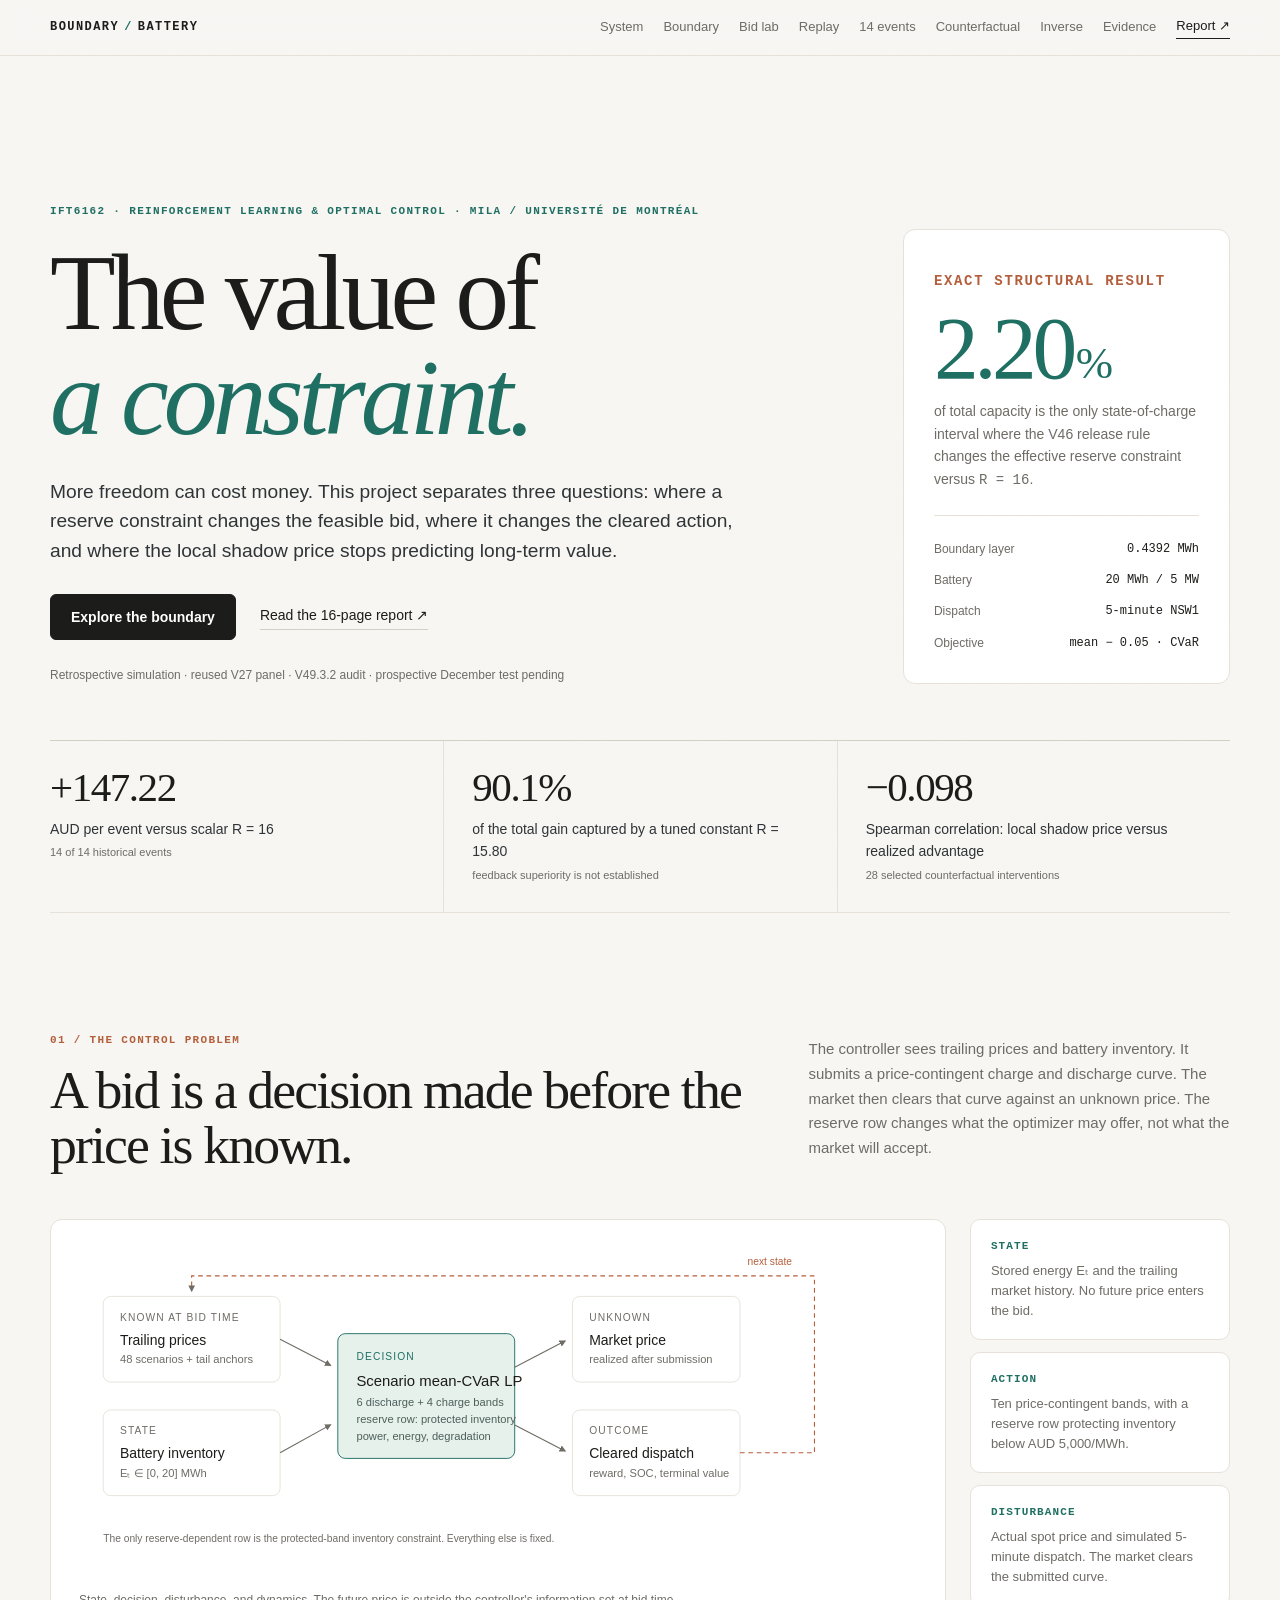
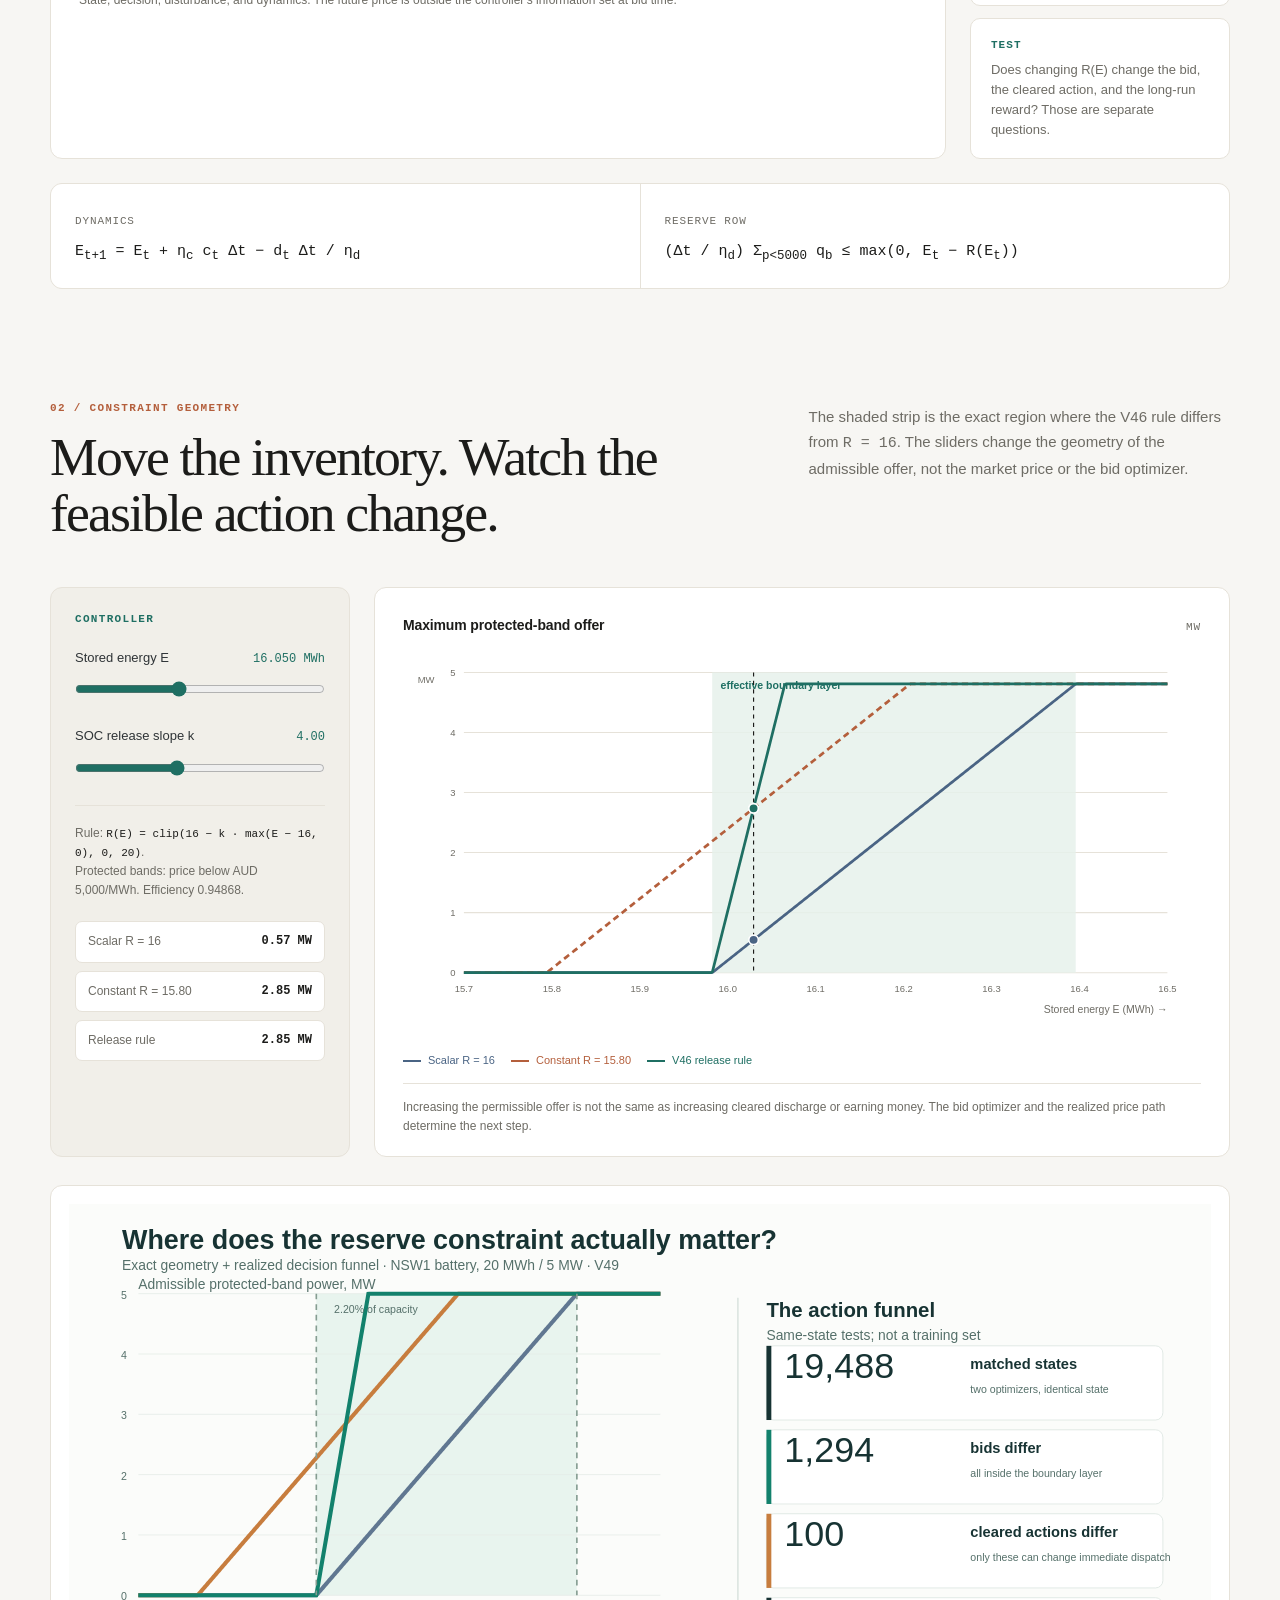
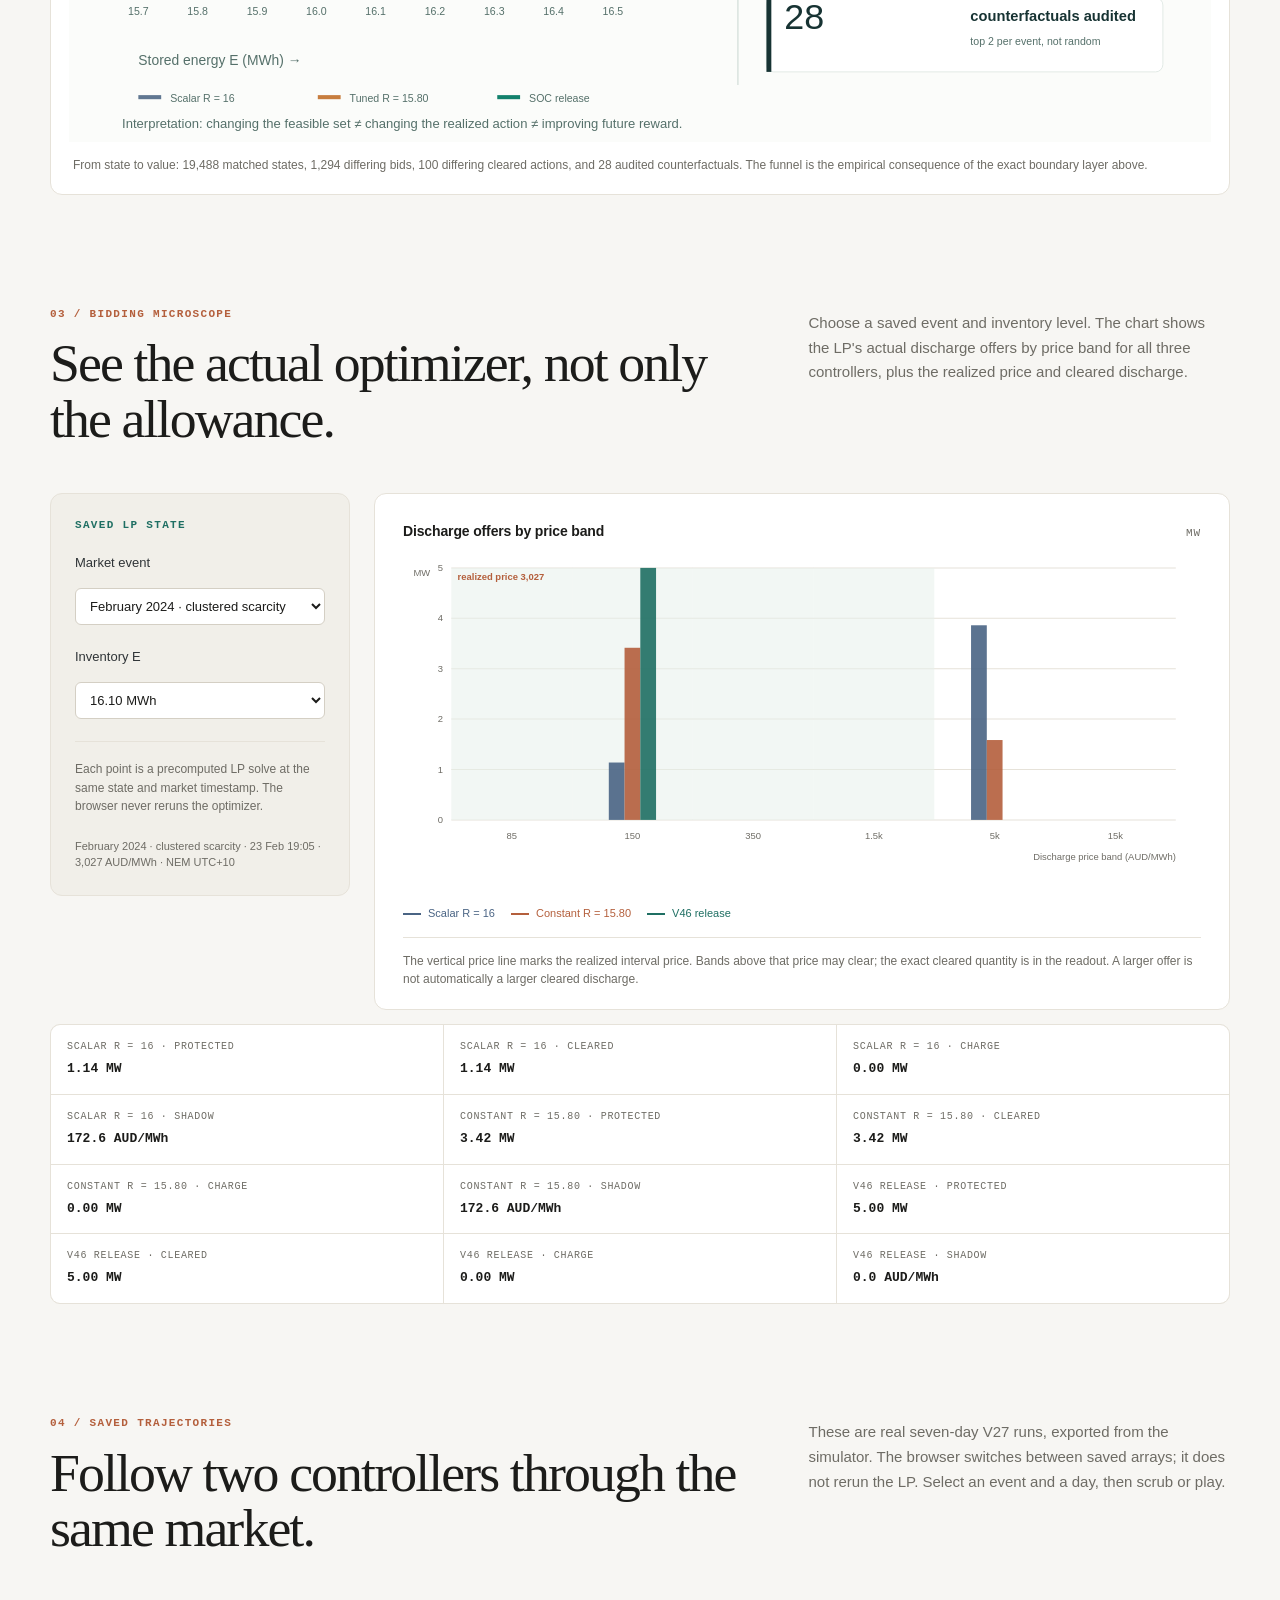
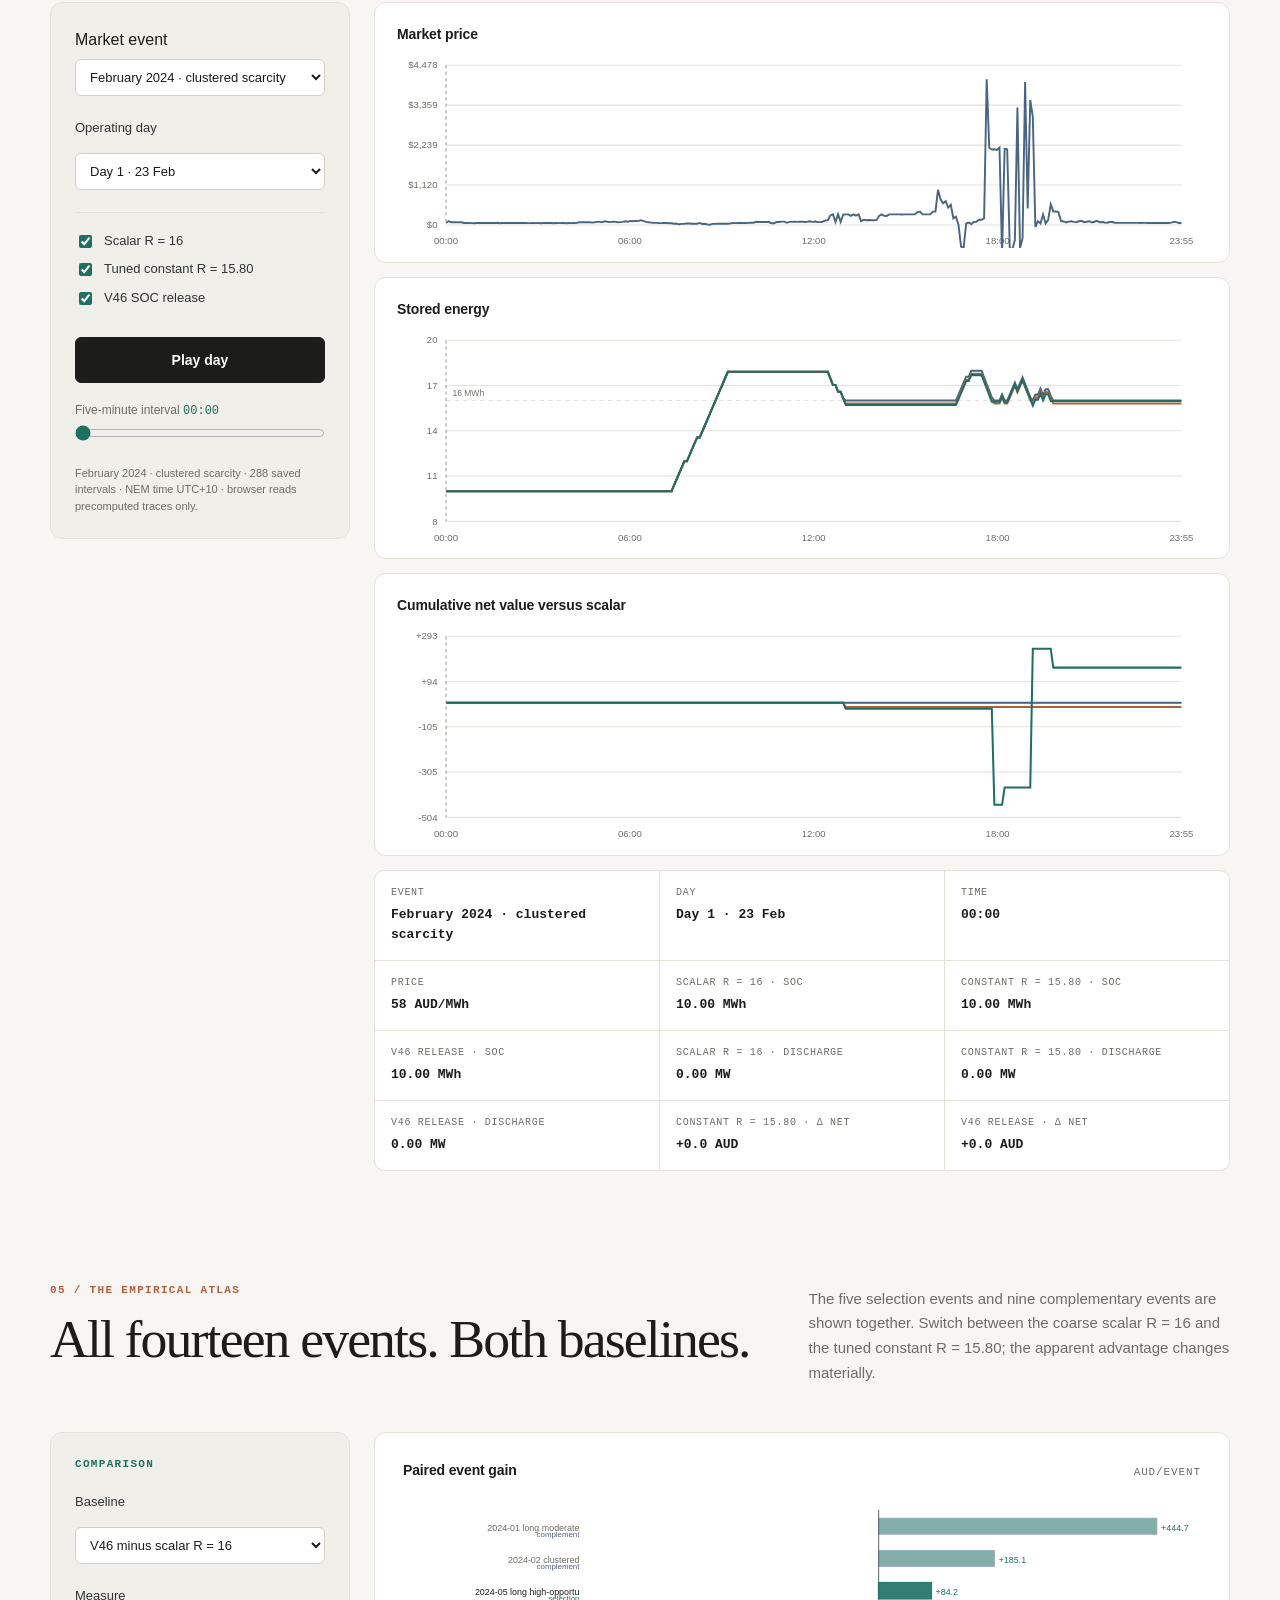
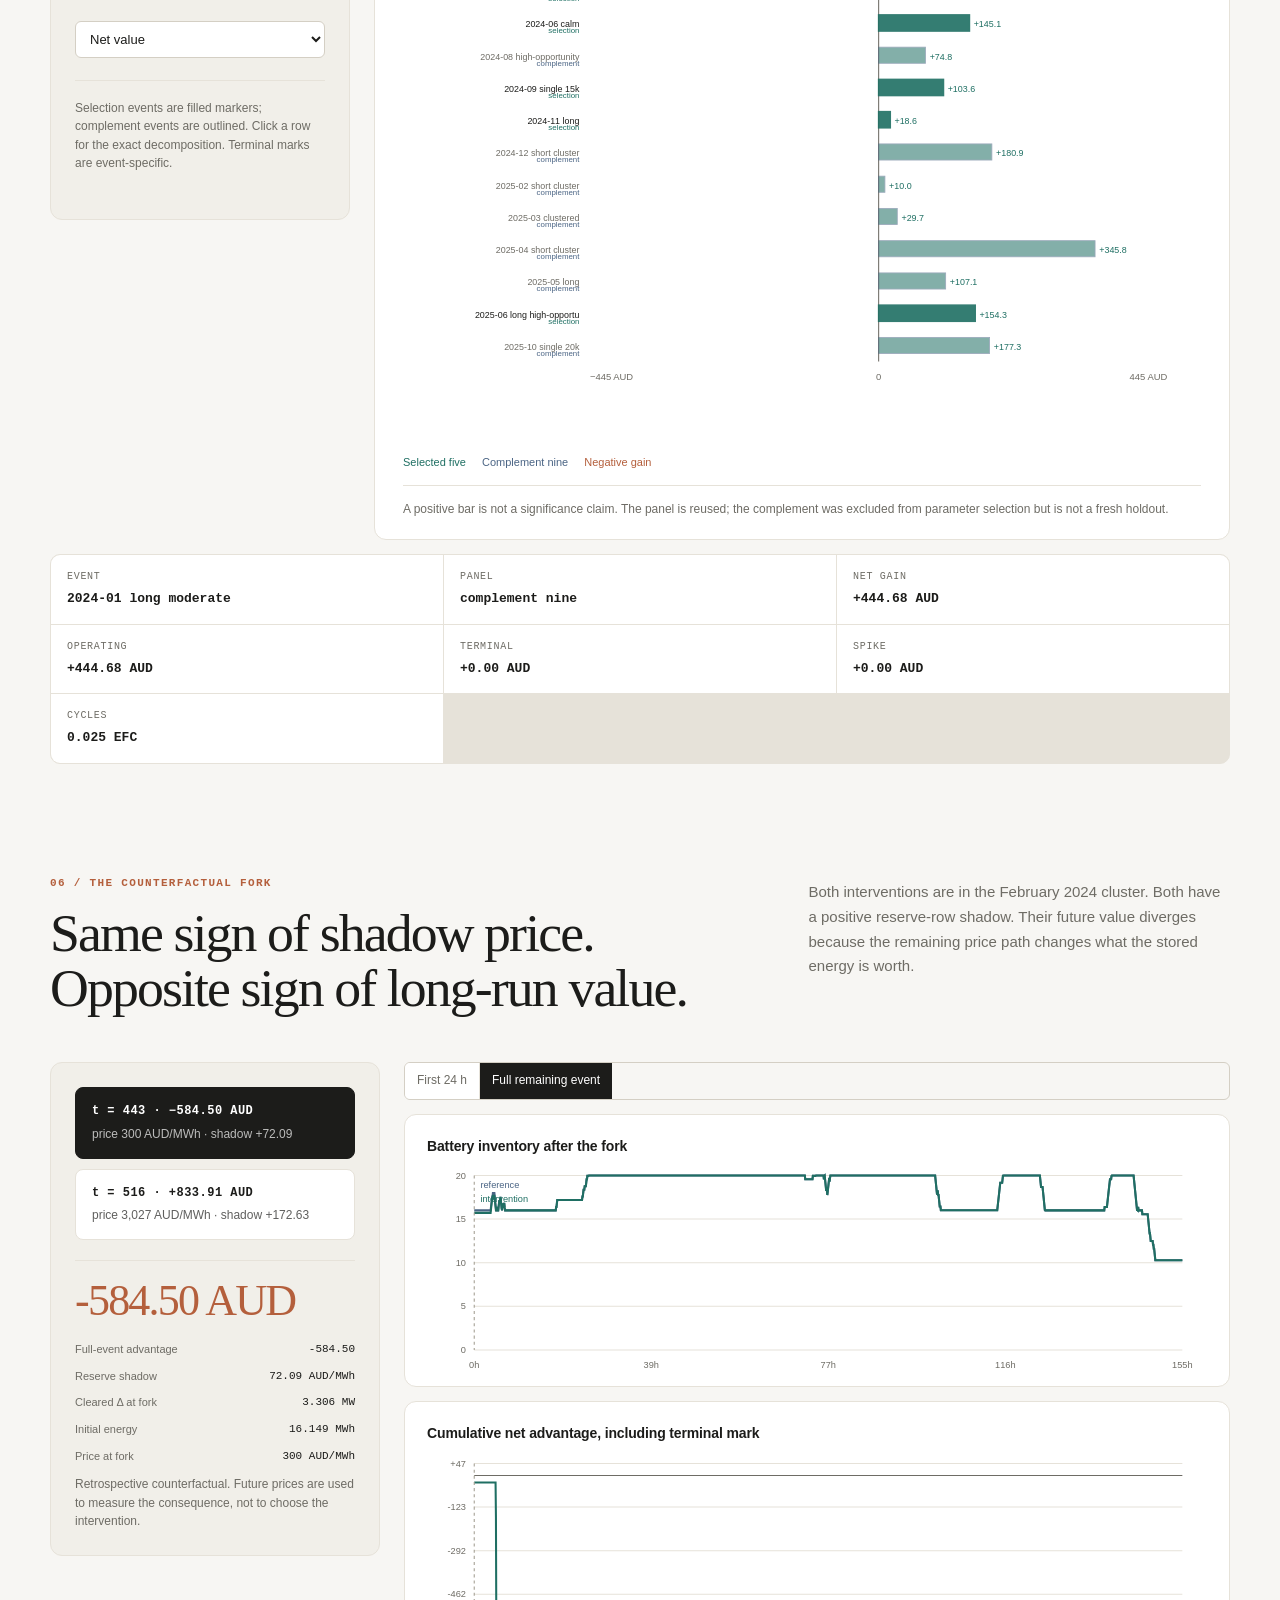
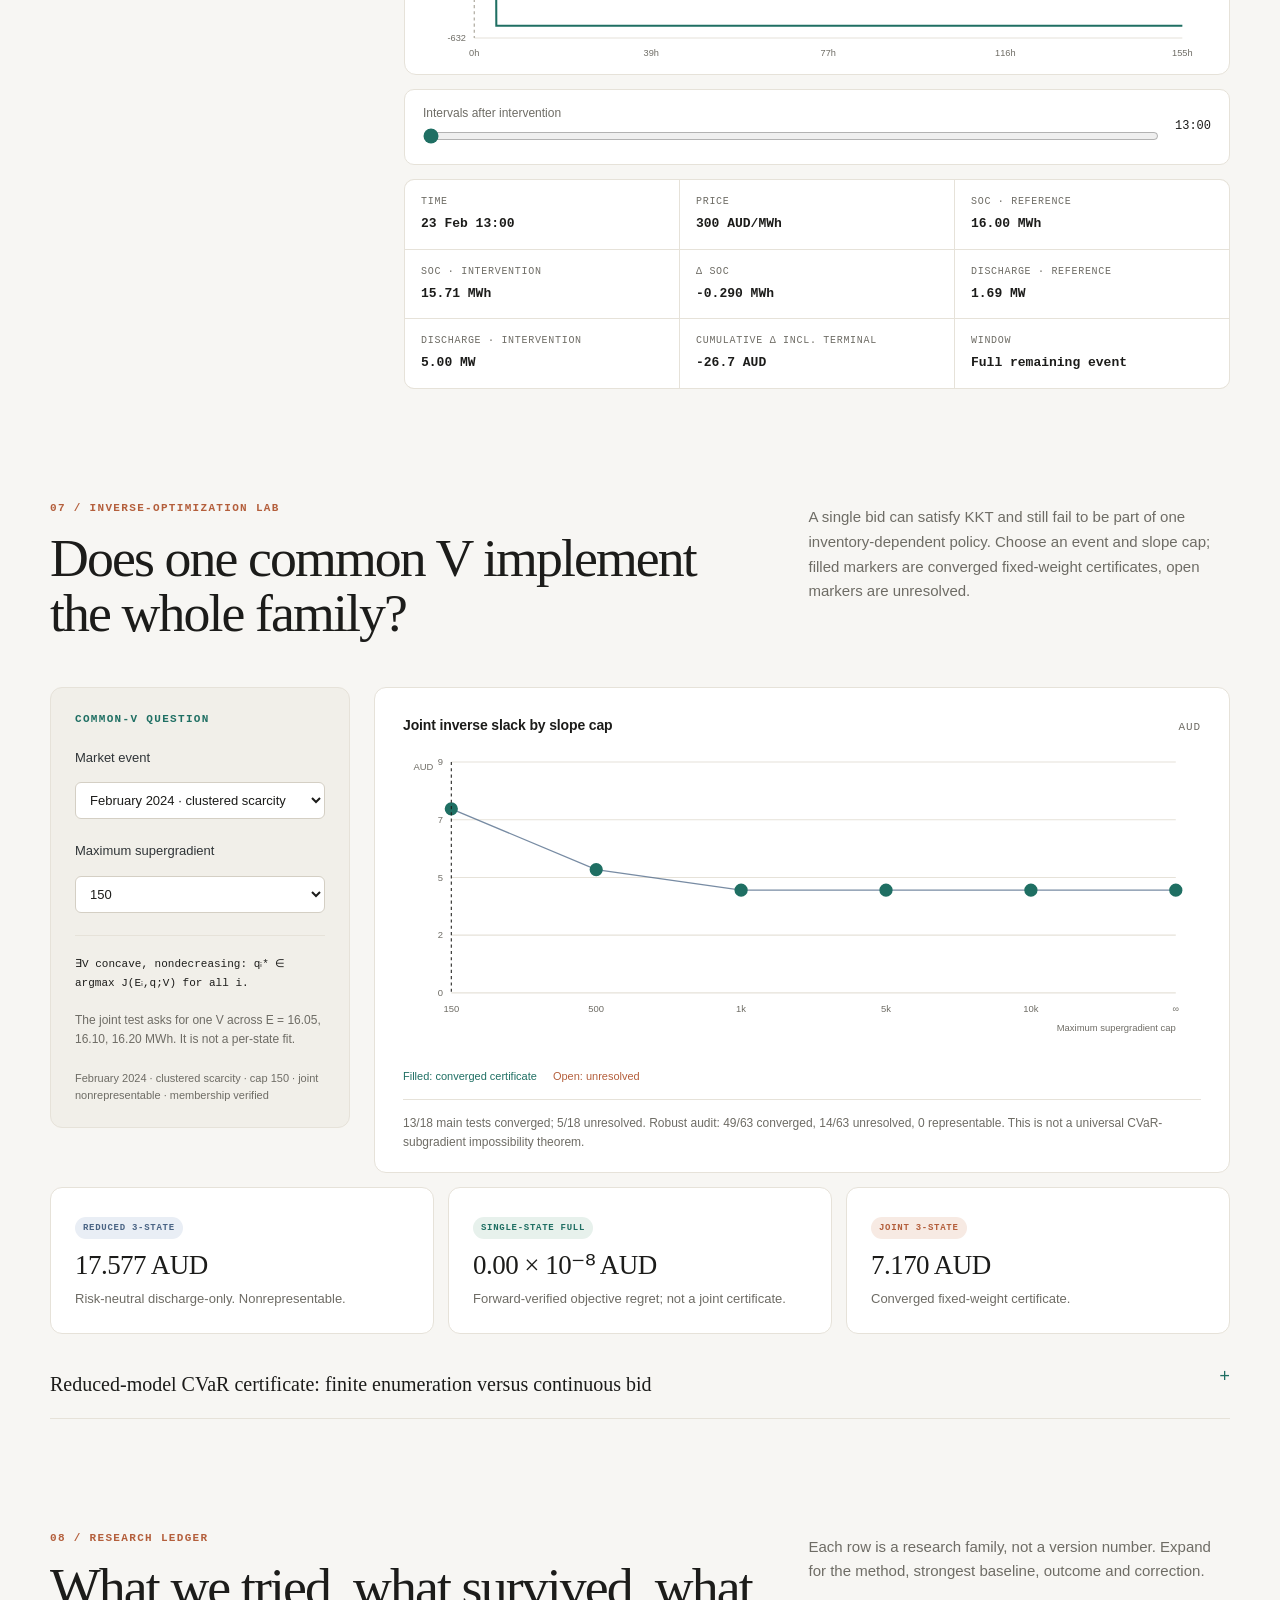
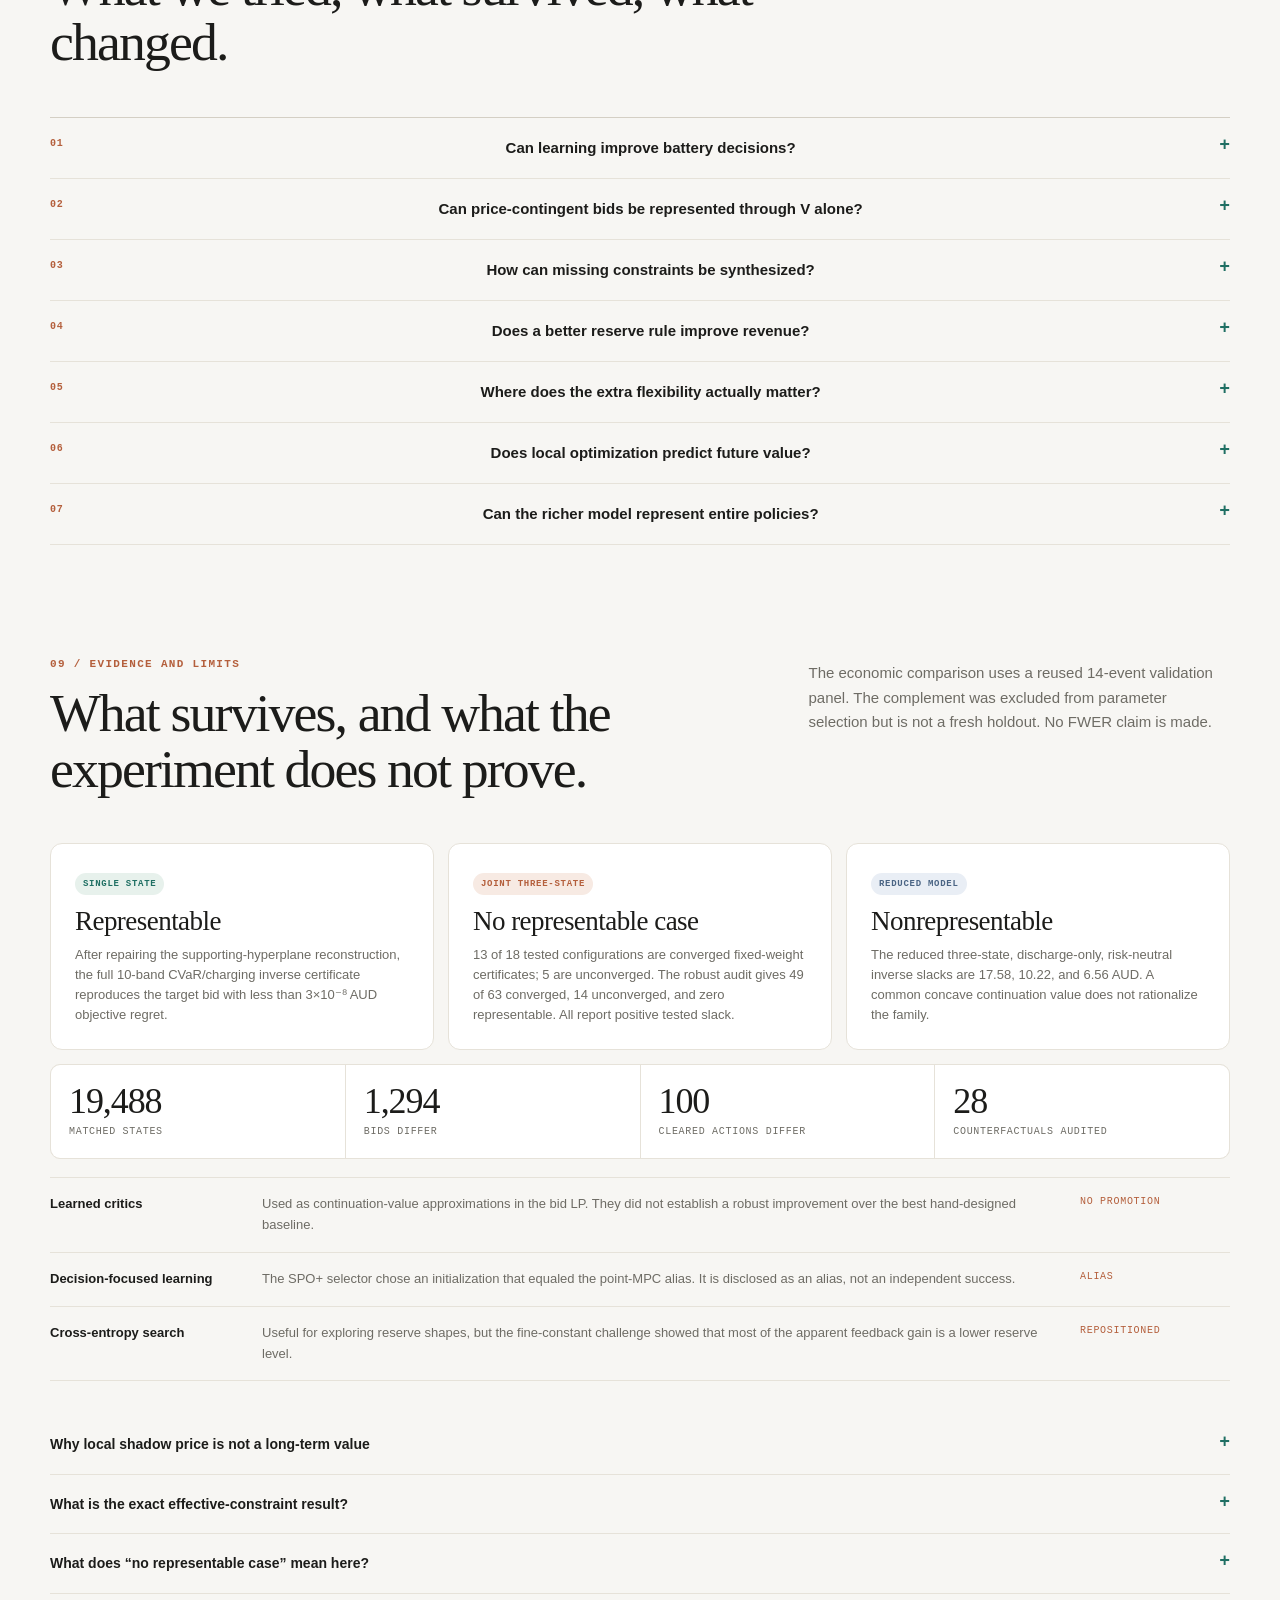
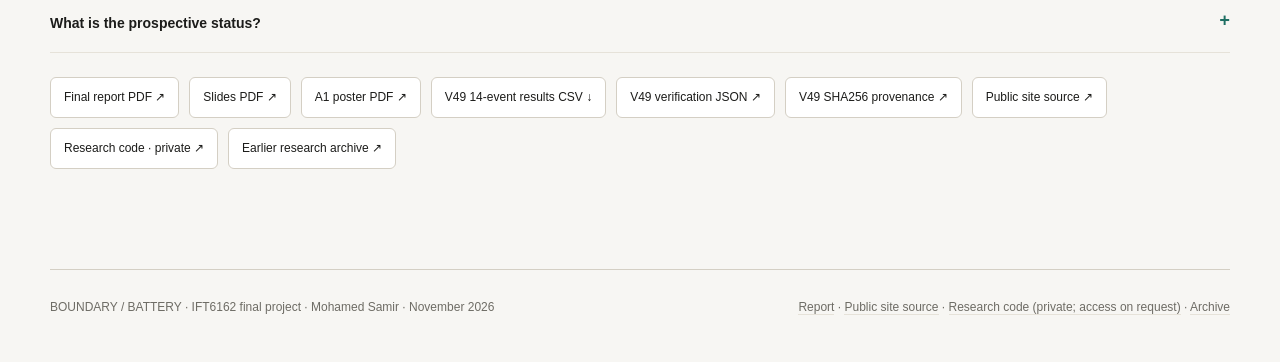
==== index.html @ 17025a05 "Update V49 downloads and readable poster" ====
<!doctype html>
<html lang="en">
<head>
  <meta charset="utf-8">
  <meta name="viewport" content="width=device-width, initial-scale=1">
  <meta name="description" content="When more freedom costs money: an interactive study of price-contingent battery reserve constraints, local shadow prices, and long-term value.">
  <title>When More Freedom Costs Money — Battery reserve research</title>
  <link rel="icon" href="data:image/svg+xml,%3Csvg xmlns='http://www.w3.org/2000/svg' viewBox='0 0 64 64'%3E%3Crect width='64' height='64' rx='10' fill='%231c1c1a'/%3E%3Cpath d='M18 32h28M32 18v28' stroke='%23f7f6f3' stroke-width='5'/%3E%3C/svg%3E">
  <link rel="stylesheet" href="v49.css">
  <script defer src="v49.js"></script>
</head>
<body>
<header class="site-header">
  <a class="brand" href="#top">BOUNDARY<span>/</span>BATTERY</a>
  <nav aria-label="Main">
    <a href="#system">System</a>
    <a href="#boundary">Boundary</a>
    <a href="#bids">Bid lab</a>
    <a href="#replay">Replay</a>
    <a href="#atlas">14 events</a>
    <a href="#counterfactual">Counterfactual</a>
    <a href="#inverse">Inverse</a>
    <a href="#evidence">Evidence</a>
    <a class="nav-cta" href="downloads/final_report.pdf">Report ↗</a>
  </nav>
</header>

<main>
  <section class="hero" id="top">
    <div class="hero-copy reveal">
      <p class="kicker">IFT6162 · Reinforcement Learning &amp; Optimal Control · Mila / Université de Montréal</p>
      <h1>The value of<br><em>a constraint.</em></h1>
      <p class="lede">More freedom can cost money. This project separates three questions: where a reserve constraint changes the feasible bid, where it changes the cleared action, and where the local shadow price stops predicting long-term value.</p>
      <div class="hero-actions">
        <a class="btn" href="#boundary">Explore the boundary</a>
        <a class="text-link" href="downloads/final_report.pdf">Read the 16-page report ↗</a>
      </div>
      <p class="fine">Retrospective simulation · reused V27 panel · V49.3.2 audit · prospective December test pending</p>
    </div>
    <aside class="hero-panel reveal">
      <p class="micro">Exact structural result</p>
      <div class="hero-number">2.20<span>%</span></div>
      <p>of total capacity is the only state-of-charge interval where the V46 release rule changes the effective reserve constraint versus <code>R = 16</code>.</p>
      <div class="hero-rule"></div>
      <dl>
        <div><dt>Boundary layer</dt><dd>0.4392 MWh</dd></div>
        <div><dt>Battery</dt><dd>20 MWh / 5 MW</dd></div>
        <div><dt>Dispatch</dt><dd>5-minute NSW1</dd></div>
        <div><dt>Objective</dt><dd>mean − 0.05 · CVaR</dd></div>
      </dl>
    </aside>
  </section>

  <section class="metrics" aria-label="Headline measurements">
    <article class="reveal"><strong>+147.22</strong><span>AUD per event versus scalar R = 16</span><small>14 of 14 historical events</small></article>
    <article class="reveal"><strong>90.1%</strong><span>of the total gain captured by a tuned constant R = 15.80</span><small>feedback superiority is not established</small></article>
    <article class="reveal"><strong>−0.098</strong><span>Spearman correlation: local shadow price versus realized advantage</span><small>28 selected counterfactual interventions</small></article>
  </section>

  <section class="section" id="system">
    <div class="section-head reveal">
      <div>
        <p class="eyebrow">01 / The control problem</p>
        <h2>A bid is a decision made before the price is known.</h2>
      </div>
      <p>The controller sees trailing prices and battery inventory. It submits a price-contingent charge and discharge curve. The market then clears that curve against an unknown price. The reserve row changes what the optimizer may offer, not what the market will accept.</p>
    </div>
    <div class="system-grid">
      <figure class="system-figure reveal" aria-labelledby="systemCaption">
        <svg viewBox="0 0 900 340" role="img" aria-label="Control diagram: trailing prices and inventory enter a scenario LP, which produces price-contingent bands; market clearing uses an unknown future price; battery dynamics update inventory.">
          <defs>
            <marker id="arrow" viewBox="0 0 10 10" refX="8" refY="5" markerWidth="6" markerHeight="6" orient="auto-start-reverse">
              <path d="M 0 0 L 10 5 L 0 10 z" fill="#6e6c65"></path>
            </marker>
          </defs>
          <rect x="26" y="52" width="190" height="92" rx="8" fill="#ffffff" stroke="#e6e2d9"></rect>
          <text x="44" y="78" font-size="11" font-family="Helvetica,Arial,sans-serif" fill="#6e6c65" letter-spacing="1.2">KNOWN AT BID TIME</text>
          <text x="44" y="104" font-size="15" font-family="Helvetica,Arial,sans-serif" fill="#1c1c1a">Trailing prices</text>
          <text x="44" y="124" font-size="12" font-family="Helvetica,Arial,sans-serif" fill="#6e6c65">48 scenarios + tail anchors</text>

          <rect x="26" y="174" width="190" height="92" rx="8" fill="#ffffff" stroke="#e6e2d9"></rect>
          <text x="44" y="200" font-size="11" font-family="Helvetica,Arial,sans-serif" fill="#6e6c65" letter-spacing="1.2">STATE</text>
          <text x="44" y="226" font-size="15" font-family="Helvetica,Arial,sans-serif" fill="#1c1c1a">Battery inventory</text>
          <text x="44" y="246" font-size="12" font-family="Helvetica,Arial,sans-serif" fill="#6e6c65">Eₜ ∈ [0, 20] MWh</text>

          <rect x="278" y="92" width="190" height="134" rx="8" fill="#e7f1ec" stroke="#1f6f63"></rect>
          <text x="298" y="120" font-size="11" font-family="Helvetica,Arial,sans-serif" fill="#1f6f63" letter-spacing="1.2">DECISION</text>
          <text x="298" y="148" font-size="16" font-family="Helvetica,Arial,sans-serif" fill="#1c1c1a">Scenario mean-CVaR LP</text>
          <text x="298" y="170" font-size="12" font-family="Helvetica,Arial,sans-serif" fill="#4d5f5b">6 discharge + 4 charge bands</text>
          <text x="298" y="188" font-size="12" font-family="Helvetica,Arial,sans-serif" fill="#4d5f5b">reserve row: protected inventory</text>
          <text x="298" y="206" font-size="12" font-family="Helvetica,Arial,sans-serif" fill="#4d5f5b">power, energy, degradation</text>

          <rect x="530" y="52" width="180" height="92" rx="8" fill="#ffffff" stroke="#e6e2d9"></rect>
          <text x="548" y="78" font-size="11" font-family="Helvetica,Arial,sans-serif" fill="#6e6c65" letter-spacing="1.2">UNKNOWN</text>
          <text x="548" y="104" font-size="15" font-family="Helvetica,Arial,sans-serif" fill="#1c1c1a">Market price</text>
          <text x="548" y="124" font-size="12" font-family="Helvetica,Arial,sans-serif" fill="#6e6c65">realized after submission</text>

          <rect x="530" y="174" width="180" height="92" rx="8" fill="#ffffff" stroke="#e6e2d9"></rect>
          <text x="548" y="200" font-size="11" font-family="Helvetica,Arial,sans-serif" fill="#6e6c65" letter-spacing="1.2">OUTCOME</text>
          <text x="548" y="226" font-size="15" font-family="Helvetica,Arial,sans-serif" fill="#1c1c1a">Cleared dispatch</text>
          <text x="548" y="246" font-size="12" font-family="Helvetica,Arial,sans-serif" fill="#6e6c65">reward, SOC, terminal value</text>

          <line x1="216" y1="98" x2="270" y2="126" stroke="#6e6c65" stroke-width="1.2" marker-end="url(#arrow)"></line>
          <line x1="216" y1="220" x2="270" y2="190" stroke="#6e6c65" stroke-width="1.2" marker-end="url(#arrow)"></line>
          <line x1="468" y1="128" x2="522" y2="100" stroke="#6e6c65" stroke-width="1.2" marker-end="url(#arrow)"></line>
          <line x1="468" y1="190" x2="522" y2="218" stroke="#6e6c65" stroke-width="1.2" marker-end="url(#arrow)"></line>
          <path d="M 710 220 H 790 V 30 H 121 V 46" fill="none" stroke="#b45f3c" stroke-width="1.2" stroke-dasharray="5 4" marker-end="url(#arrow)"></path>
          <text x="742" y="18" font-size="11" font-family="Helvetica,Arial,sans-serif" fill="#b45f3c" text-anchor="middle">next state</text>

          <text x="26" y="316" font-size="11" font-family="Helvetica,Arial,sans-serif" fill="#6e6c65">The only reserve-dependent row is the protected-band inventory constraint. Everything else is fixed.</text>
        </svg>
        <figcaption class="fine" id="systemCaption">State, decision, disturbance, and dynamics. The future price is outside the controller's information set at bid time.</figcaption>
      </figure>
      <aside class="system-notes reveal">
        <div class="note-block"><h3>State</h3><p>Stored energy Eₜ and the trailing market history. No future price enters the bid.</p></div>
        <div class="note-block"><h3>Action</h3><p>Ten price-contingent bands, with a reserve row protecting inventory below AUD 5,000/MWh.</p></div>
        <div class="note-block"><h3>Disturbance</h3><p>Actual spot price and simulated 5-minute dispatch. The market clears the submitted curve.</p></div>
        <div class="note-block"><h3>Test</h3><p>Does changing R(E) change the bid, the cleared action, and the long-run reward? Those are separate questions.</p></div>
      </aside>
    </div>
    <div class="equation-strip reveal">
      <div><span>Dynamics</span><code>E<sub>t+1</sub> = E<sub>t</sub> + η<sub>c</sub> c<sub>t</sub> Δt − d<sub>t</sub> Δt / η<sub>d</sub></code></div>
      <div><span>Reserve row</span><code>(Δt / η<sub>d</sub>) Σ<sub>p&lt;5000</sub> q<sub>b</sub> ≤ max(0, E<sub>t</sub> − R(E<sub>t</sub>))</code></div>
    </div>
  </section>

  <section class="section" id="boundary">
    <div class="section-head reveal">
      <div>
        <p class="eyebrow">02 / Constraint geometry</p>
        <h2>Move the inventory. Watch the feasible action change.</h2>
      </div>
      <p>The shaded strip is the exact region where the V46 rule differs from <code>R = 16</code>. The sliders change the geometry of the admissible offer, not the market price or the bid optimizer.</p>
    </div>
    <div class="lab-shell">
      <aside class="lab-controls reveal">
        <p class="micro">Controller</p>
        <label for="soc">Stored energy E <output id="socText">16.050 MWh</output></label>
        <input id="soc" type="range" min="15.70" max="16.55" step="0.001" value="16.05" aria-label="Battery stored energy in megawatt-hours">
        <label for="slope">SOC release slope k <output id="slopeText">4.00</output></label>
        <input id="slope" type="range" min="0" max="10" step="0.25" value="4" aria-label="SOC release slope">
        <div class="rule-note">Rule: <code>R(E) = clip(16 − k · max(E − 16, 0), 0, 20)</code>.<br>Protected bands: price below AUD 5,000/MWh. Efficiency 0.94868.</div>
        <div class="readout-stack" aria-live="polite">
          <div><span>Scalar R = 16</span><strong id="v16">0 MW</strong></div>
          <div><span>Constant R = 15.80</span><strong id="v158">0 MW</strong></div>
          <div><span>Release rule</span><strong id="vrule">0 MW</strong></div>
        </div>
      </aside>
      <div class="lab-chart reveal">
        <div class="chart-head"><h3>Maximum protected-band offer</h3><span>MW</span></div>
        <svg id="boundaryChart" viewBox="0 0 760 380" role="img" aria-label="Maximum protected-band offer against battery energy for three reserve policies"></svg>
        <div class="legend">
          <span style="color:#4a6484"><i class="swatch" style="background:#4a6484"></i>Scalar R = 16</span>
          <span style="color:#b45f3c"><i class="swatch dashed" style="background:#b45f3c"></i>Constant R = 15.80</span>
          <span style="color:#1f6f63"><i class="swatch" style="background:#1f6f63"></i>V46 release rule</span>
        </div>
        <p class="chart-note">Increasing the permissible offer is not the same as increasing cleared discharge or earning money. The bid optimizer and the realized price path determine the next step.</p>
      </div>
    </div>
    <figure class="atlas reveal">
      <img src="assets/v49/research_boundary_atlas.svg" alt="Research atlas showing the exact reserve boundary and a four-stage funnel from 19,488 matched states to 28 audited counterfactuals.">
      <figcaption>From state to value: 19,488 matched states, 1,294 differing bids, 100 differing cleared actions, and 28 audited counterfactuals. The funnel is the empirical consequence of the exact boundary layer above.</figcaption>
    </figure>
  </section>


  <section class="section" id="bids">
    <div class="section-head reveal">
      <div>
        <p class="eyebrow">03 / Bidding microscope</p>
        <h2>See the actual optimizer, not only the allowance.</h2>
      </div>
      <p>Choose a saved event and inventory level. The chart shows the LP's actual discharge offers by price band for all three controllers, plus the realized price and cleared discharge.</p>
    </div>
    <div class="bid-shell">
      <aside class="lab-controls reveal">
        <p class="micro">Saved LP state</p>
        <label for="bidEvent">Market event</label>
        <select id="bidEvent"></select>
        <label for="bidEnergy" class="control-label">Inventory E</label>
        <select id="bidEnergy"></select>
        <div class="rule-note">Each point is a precomputed LP solve at the same state and market timestamp. The browser never reruns the optimizer.</div>
        <p class="status-line" id="bidStatus">Loading bid grid…</p>
      </aside>
      <div class="lab-chart reveal">
        <div class="chart-head"><h3>Discharge offers by price band</h3><span>MW</span></div>
        <svg id="bidChart" viewBox="0 0 760 330" role="img" aria-label="Actual discharge bid quantities by price band for three controllers"></svg>
        <div class="legend">
          <span style="color:#4a6484"><i class="swatch" style="background:#4a6484"></i>Scalar R = 16</span>
          <span style="color:#b45f3c"><i class="swatch" style="background:#b45f3c"></i>Constant R = 15.80</span>
          <span style="color:#1f6f63"><i class="swatch" style="background:#1f6f63"></i>V46 release</span>
        </div>
        <p class="chart-note">The vertical price line marks the realized interval price. Bands above that price may clear; the exact cleared quantity is in the readout. A larger offer is not automatically a larger cleared discharge.</p>
      </div>
    </div>
    <div class="replay-readout bid-readout" id="bidReadout" aria-live="polite"></div>
  </section>

  <section class="section" id="replay">
    <div class="section-head reveal">
      <div>
        <p class="eyebrow">04 / Saved trajectories</p>
        <h2>Follow two controllers through the same market.</h2>
      </div>
      <p>These are real seven-day V27 runs, exported from the simulator. The browser switches between saved arrays; it does not rerun the LP. Select an event and a day, then scrub or play.</p>
    </div>
    <div class="replay-shell">
      <aside class="replay-controls reveal">
        <label for="eventSelect">Market event</label>
        <select id="eventSelect"></select>
        <label for="daySelect" class="control-label">Operating day</label>
        <select id="daySelect"></select>
        <div class="policy-toggles" aria-label="Policies">
          <label><input type="checkbox" id="showScalar" checked> Scalar R = 16</label>
          <label><input type="checkbox" id="showConstant" checked> Tuned constant R = 15.80</label>
          <label><input type="checkbox" id="showRule" checked> V46 SOC release</label>
        </div>
        <button class="btn" id="playBtn" type="button">Play day</button>
        <label class="scrub-label" for="timeSlider">Five-minute interval <output id="timeText">00:00</output></label>
        <input id="timeSlider" type="range" min="0" max="287" value="0" step="1">
        <p class="status-line" id="replayStatus">Loading saved trajectories…</p>
      </aside>
      <div class="replay-charts reveal">
        <div class="chart-card"><h3>Market price</h3><svg id="priceChart" viewBox="0 0 760 190" role="img" aria-label="Market price over the selected day"></svg></div>
        <div class="chart-card"><h3>Stored energy</h3><svg id="energyChart" viewBox="0 0 760 210" role="img" aria-label="Battery stored energy for the selected policies"></svg></div>
        <div class="chart-card"><h3>Cumulative net value versus scalar</h3><svg id="diffChart" viewBox="0 0 760 210" role="img" aria-label="Cumulative revenue difference versus the scalar policy"></svg></div>
        <div class="replay-readout" id="replayReadout" aria-live="polite"></div>
      </div>
    </div>
  </section>


  <section class="section" id="atlas">
    <div class="section-head reveal">
      <div>
        <p class="eyebrow">05 / The empirical atlas</p>
        <h2>All fourteen events. Both baselines.</h2>
      </div>
      <p>The five selection events and nine complementary events are shown together. Switch between the coarse scalar R = 16 and the tuned constant R = 15.80; the apparent advantage changes materially.</p>
    </div>
    <div class="atlas-shell">
      <aside class="lab-controls reveal">
        <p class="micro">Comparison</p>
        <label for="atlasCompare">Baseline</label>
        <select id="atlasCompare">
          <option value="scalar">V46 minus scalar R = 16</option>
          <option value="constant">V46 minus tuned R = 15.80</option>
        </select>
        <label for="atlasMeasure" class="control-label">Measure</label>
        <select id="atlasMeasure">
          <option value="net">Net value</option>
          <option value="operating">Operating revenue</option>
          <option value="terminal">Terminal adjustment</option>
          <option value="spike">Spike revenue</option>
        </select>
        <div class="rule-note">Selection events are filled markers; complement events are outlined. Click a row for the exact decomposition. Terminal marks are event-specific.</div>
      </aside>
      <div class="lab-chart reveal">
        <div class="chart-head"><h3>Paired event gain</h3><span>AUD/event</span></div>
        <svg id="atlasChart" viewBox="0 0 760 530" role="img" aria-label="Paired gains for all fourteen events against two scalar baselines"></svg>
        <div class="legend">
          <span style="color:#1f6f63">Selected five</span>
          <span style="color:#4a6484">Complement nine</span>
          <span style="color:#b45f3c">Negative gain</span>
        </div>
        <p class="chart-note">A positive bar is not a significance claim. The panel is reused; the complement was excluded from parameter selection but is not a fresh holdout.</p>
      </div>
    </div>
    <div class="replay-readout atlas-readout" id="atlasReadout" aria-live="polite"></div>
  </section>

  <section class="section" id="counterfactual">
    <div class="section-head reveal">
      <div>
        <p class="eyebrow">06 / The counterfactual fork</p>
        <h2>Same sign of shadow price. Opposite sign of long-run value.</h2>
      </div>
      <p>Both interventions are in the February 2024 cluster. Both have a positive reserve-row shadow. Their future value diverges because the remaining price path changes what the stored energy is worth.</p>
    </div>
    <div class="fork-shell">
      <aside class="fork-controls reveal">
        <button class="fork-choice is-active" type="button" data-cf="t443">
          <strong>t = 443 · −584.50 AUD</strong>
          <span>price 300 AUD/MWh · shadow +72.09</span>
        </button>
        <button class="fork-choice" type="button" data-cf="t516">
          <strong>t = 516 · +833.91 AUD</strong>
          <span>price 3,027 AUD/MWh · shadow +172.63</span>
        </button>
        <div class="fork-card" id="forkCard"></div>
        <p class="fork-note">Retrospective counterfactual. Future prices are used to measure the consequence, not to choose the intervention.</p>
      </aside>
      <div class="fork-charts reveal">
        <div class="segmented" id="cfWindow" role="group" aria-label="Counterfactual horizon">
          <button type="button" data-window="24h">First 24 h</button>
          <button type="button" data-window="full" class="is-active">Full remaining event</button>
        </div>
        <div class="chart-card"><h3>Battery inventory after the fork</h3><svg id="cfEnergyChart" viewBox="0 0 760 210" role="img" aria-label="Battery inventory for the reference and intervention branches"></svg></div>
        <div class="chart-card"><h3>Cumulative net advantage, including terminal mark</h3><svg id="cfDiffChart" viewBox="0 0 760 210" role="img" aria-label="Cumulative revenue advantage of the intervention branch"></svg></div>
        <div class="cf-scrub">
          <label for="cfSlider">Intervals after intervention <input id="cfSlider" type="range" min="0" max="287" value="0" step="1"></label>
          <output id="cfTime">00:00</output>
        </div>
        <div class="replay-readout" id="cfReadout" aria-live="polite"></div>
      </div>
    </div>
  </section>


  <section class="section" id="inverse">
    <div class="section-head reveal">
      <div>
        <p class="eyebrow">07 / Inverse-optimization lab</p>
        <h2>Does one common V implement the whole family?</h2>
      </div>
      <p>A single bid can satisfy KKT and still fail to be part of one inventory-dependent policy. Choose an event and slope cap; filled markers are converged fixed-weight certificates, open markers are unresolved.</p>
    </div>
    <div class="inverse-shell">
      <aside class="lab-controls reveal">
        <p class="micro">Common-V question</p>
        <label for="invEvent">Market event</label>
        <select id="invEvent"></select>
        <label for="invCap" class="control-label">Maximum supergradient</label>
        <select id="invCap"></select>
        <div class="rule-note"><code>∃V concave, nondecreasing: qᵢ* ∈ argmax J(Eᵢ,q;V) for all i.</code><br><br>The joint test asks for one V across E = 16.05, 16.10, 16.20 MWh. It is not a per-state fit.</div>
        <p class="status-line" id="invStatus">Loading certificates…</p>
      </aside>
      <div class="lab-chart reveal">
        <div class="chart-head"><h3>Joint inverse slack by slope cap</h3><span>AUD</span></div>
        <svg id="invChart" viewBox="0 0 760 300" role="img" aria-label="Joint inverse slack by slope cap for the selected event"></svg>
        <div class="legend">
          <span style="color:#1f6f63">Filled: converged certificate</span>
          <span style="color:#b45f3c">Open: unresolved</span>
        </div>
        <p class="chart-note">13/18 main tests converged; 5/18 unresolved. Robust audit: 49/63 converged, 14/63 unresolved, 0 representable. This is not a universal CVaR-subgradient impossibility theorem.</p>
      </div>
    </div>
    <div class="evidence-grid inverse-cards" id="inverseCards" aria-live="polite"></div>
    <details class="cvar-details reveal">
      <summary>Reduced-model CVaR certificate: finite enumeration versus continuous bid</summary>
      <p>The finite 17-candidate reduced model gives <strong>18.1904761905 AUD</strong>. The continuous reduced-model value is <strong>24.7065155 AUD</strong>, bracketed to about 3×10⁻⁸ AUD. The adversarial continuous bid is <code>q = (0, 0.57, 4.43, 0, 0, 5)</code> at E = 4 MWh.</p>
      <p>Scope: three scenarios, two energies, six bands, mean-CVaR with β = 0.5 and α = 0.2. This is not a full-market certificate. The old 315.09 witness is withdrawn.</p>
    </details>
  </section>


  <section class="section" id="ledger">
    <div class="section-head reveal">
      <div>
        <p class="eyebrow">08 / Research ledger</p>
        <h2>What we tried, what survived, what changed.</h2>
      </div>
      <p>Each row is a research family, not a version number. Expand for the method, strongest baseline, outcome and correction.</p>
    </div>
    <div class="ledger reveal">
      <details>
        <summary><span>01</span>Can learning improve battery decisions?</summary>
        <p>Learned critics, decision-focused forecasting and MPC were tested against tuned scalar baselines. Performance was highly evaluation-dependent; the learned critic was not promoted, and the SPO+ selector matched the point-MPC alias.</p>
      </details>
      <details>
        <summary><span>02</span>Can price-contingent bids be represented through V alone?</summary>
        <p>V33–V42 inverse experiments showed that structural constraints can enlarge the implementable policy class. The reduced three-state, discharge-only model is nonrepresentable, with slacks 17.577 / 10.223 / 6.558 AUD.</p>
      </details>
      <details>
        <summary><span>03</span>How can missing constraints be synthesized?</summary>
        <p>V42 minimal capped-polytope tests showed that specific target bids can be rationalized under synthesized caps, but the result is model- and target-specific. It motivated the later reserve-boundary study rather than a universal controller.</p>
      </details>
      <details>
        <summary><span>04</span>Does a better reserve rule improve revenue?</summary>
        <p>V46 found +147.22 AUD/event over coarse R = 16 on 14 reused events. V47 then showed that tuned R = 15.80 captures 90.1% of the total gain. The original 14/14 result is real but not evidence of adaptive superiority.</p>
      </details>
      <details>
        <summary><span>05</span>Where does the extra flexibility actually matter?</summary>
        <p>V47–V49 matched-state analysis found that all 1,294 bid differences lie in 16 &lt; E &lt; 16.439207 MWh. Only 100 of 19,488 matched states change the cleared action; 28 are audited counterfactuals.</p>
      </details>
      <details>
        <summary><span>06</span>Does local optimization predict future value?</summary>
        <p>No. The reserve shadow is positive at all 28 audited states, but realized advantage ranges from −584.50 to +833.91 AUD and the Spearman correlation is −0.098. The shadow is a local LP signal, not a sequential value.</p>
      </details>
      <details>
        <summary><span>07</span>Can the richer model represent entire policies?</summary>
        <p>V49.3.2 repaired the supporting-hyperplane reconstruction and CVaR membership test. Single-state full certificates forward-verify with regret below 3×10⁻⁸ AUD. The joint test has no representable case: 13/18 converged, 5/18 unresolved; 49/63 robust converged, 14/63 unresolved.</p>
      </details>
    </div>
  </section>

  <section class="section" id="evidence">
    <div class="section-head reveal">
      <div>
        <p class="eyebrow">09 / Evidence and limits</p>
        <h2>What survives, and what the experiment does not prove.</h2>
      </div>
      <p>The economic comparison uses a reused 14-event validation panel. The complement was excluded from parameter selection but is not a fresh holdout. No FWER claim is made.</p>
    </div>
    <div class="evidence-grid">
      <article class="evidence-card reveal">
        <span class="tag teal">Single state</span>
        <h3>Representable</h3>
        <p>After repairing the supporting-hyperplane reconstruction, the full 10-band CVaR/charging inverse certificate reproduces the target bid with less than 3×10⁻⁸ AUD objective regret.</p>
      </article>
      <article class="evidence-card reveal">
        <span class="tag rust">Joint three-state</span>
        <h3>No representable case</h3>
        <p>13 of 18 tested configurations are converged fixed-weight certificates; 5 are unconverged. The robust audit gives 49 of 63 converged, 14 unconverged, and zero representable. All report positive tested slack.</p>
      </article>
      <article class="evidence-card reveal">
        <span class="tag slate">Reduced model</span>
        <h3>Nonrepresentable</h3>
        <p>The reduced three-state, discharge-only, risk-neutral inverse slacks are 17.58, 10.22, and 6.56 AUD. A common concave continuation value does not rationalize the family.</p>
      </article>
    </div>

    <div class="funnel reveal" aria-label="Decision funnel">
      <div><strong>19,488</strong><span>matched states</span></div>
      <div><strong>1,294</strong><span>bids differ</span></div>
      <div><strong>100</strong><span>cleared actions differ</span></div>
      <div><strong>28</strong><span>counterfactuals audited</span></div>
    </div>

    <div class="learning-table reveal" aria-label="What learning contributed">
      <div class="learning-row"><h3>Learned critics</h3><p>Used as continuation-value approximations in the bid LP. They did not establish a robust improvement over the best hand-designed baseline.</p><span>No promotion</span></div>
      <div class="learning-row"><h3>Decision-focused learning</h3><p>The SPO+ selector chose an initialization that equaled the point-MPC alias. It is disclosed as an alias, not an independent success.</p><span>Alias</span></div>
      <div class="learning-row"><h3>Cross-entropy search</h3><p>Useful for exploring reserve shapes, but the fine-constant challenge showed that most of the apparent feedback gain is a lower reserve level.</p><span>Repositioned</span></div>
    </div>

    <div style="margin-top:34px" class="reveal">
      <details>
        <summary>Why local shadow price is not a long-term value</summary>
        <p>The reserve-row dual measures the marginal value of relaxing the constraint at the current LP. It does not include the future price path, the option value of stored energy, or later clearing opportunities. In 28 selected states the shadow is positive everywhere, while realized advantage ranges from −584.50 to +833.91 AUD and the Spearman rank correlation is −0.098.</p>
      </details>
      <details>
        <summary>What is the exact effective-constraint result?</summary>
        <p>The physical power row bounds protected-band discharge by δ = P<sub>max</sub>Δt / η<sub>d</sub> = 0.4392067575 MWh. Define a<sub>R</sub>(E) = min{δ, max(0, E − R(E))}. If two reserve curves have the same a<sub>R</sub>, they impose the same effective constraint. V46 differs from R = 16 only on 16 &lt; E &lt; 16.439207.</p>
      </details>
      <details>
        <summary>What does “no representable case” mean here?</summary>
        <p>It means no tested fixed-weight inverse problem found one common concave V that rationalizes the three target bids in the full 10-band CVaR/charging model. It is not a universal theorem over every CVaR subgradient: the unconverged runs and the unexhausted subgradient space are reported explicitly.</p>
      </details>
      <details>
        <summary>What is the prospective status?</summary>
        <p>The December 2026 prospective branch is frozen and excluded from the reported evidence. V48 is provenance only and is not pursued. No new reserve sweep is justified.</p>
      </details>
    </div>

    <div class="downloads reveal" aria-label="Downloads">
      <a class="download" href="downloads/final_report.pdf">Final report PDF ↗</a>
      <a class="download" href="downloads/presentation.pdf">Slides PDF ↗</a>
      <a class="download" href="downloads/solar-storage-poster.pdf">A1 poster PDF ↗</a>
      <a class="download" href="downloads/v49_events14.csv">V49 14-event results CSV ↓</a>
      <a class="download" href="downloads/v49_verification.json">V49 verification JSON ↗</a>
      <a class="download" href="downloads/v49_provenance.json">V49 SHA256 provenance ↗</a>
      <a class="download" href="https://github.com/mohamedsamirx/rl-final-project-site">Public site source ↗</a>
      <a class="download" href="https://github.com/mohamedsamirx/RL_Final_Project">Research code · private ↗</a>
      <a class="download" href="archive.html">Earlier research archive ↗</a>
    </div>
  </section>
</main>

<footer class="site-footer">
  <div>BOUNDARY / BATTERY · IFT6162 final project · Mohamed Samir · November 2026</div>
  <div><a href="downloads/final_report.pdf">Report</a> · <a href="https://github.com/mohamedsamirx/rl-final-project-site">Public site source</a> · <a href="https://github.com/mohamedsamirx/RL_Final_Project">Research code (private; access on request)</a> · <a href="archive.html">Archive</a></div>
</footer>
</body>
</html>
---- v49.css ----
:root {
  --paper: #f7f6f3;
  --paper-deep: #f1efe9;
  --surface: #ffffff;
  --ink: #1c1c1a;
  --ink-soft: #2f3437;
  --muted: #6e6c65;
  --line: #e6e2d9;
  --line-strong: #d4cfc4;
  --teal: #1f6f63;
  --teal-soft: #e7f1ec;
  --slate: #4a6484;
  --slate-soft: #e9eef5;
  --rust: #b45f3c;
  --rust-soft: #f7eae3;
  --amber: #956400;
  --amber-soft: #fbf3db;
  --serif: "Iowan Old Style", "Palatino Linotype", "Book Antiqua", "Newsreader", Georgia, serif;
  --sans: "SF Pro Display", "Geist Sans", "Helvetica Neue", Helvetica, Arial, sans-serif;
  --mono: "SF Mono", "JetBrains Mono", "Geist Mono", ui-monospace, monospace;
  --radius: 12px;
  --max: 1180px;
}

* { box-sizing: border-box; }
html { scroll-behavior: smooth; }
body {
  margin: 0;
  background: var(--paper);
  color: var(--ink);
  font-family: var(--sans);
  font-size: 16px;
  line-height: 1.6;
  -webkit-font-smoothing: antialiased;
  text-rendering: optimizeLegibility;
}
body::before {
  content: "";
  position: fixed;
  inset: 0;
  pointer-events: none;
  opacity: .018;
  background-image: url("data:image/svg+xml,%3Csvg xmlns='http://www.w3.org/2000/svg' width='120' height='120'%3E%3Cfilter id='n'%3E%3CfeTurbulence type='fractalNoise' baseFrequency='.9' numOctaves='2'/%3E%3C/filter%3E%3Crect width='120' height='120' filter='url(%23n)' opacity='.55'/%3E%3C/svg%3E");
  z-index: 20;
}
a { color: inherit; }
img, svg { max-width: 100%; }
button, input, select { font: inherit; color: inherit; }
button { cursor: pointer; }
::selection { background: var(--teal-soft); color: var(--ink); }

.site-header {
  position: sticky;
  top: 0;
  z-index: 10;
  display: flex;
  align-items: center;
  justify-content: space-between;
  gap: 24px;
  padding: 16px max(24px, calc((100vw - var(--max)) / 2));
  background: rgba(247, 246, 243, .92);
  border-bottom: 1px solid var(--line);
  backdrop-filter: blur(12px);
}
.brand {
  text-decoration: none;
  font-family: var(--mono);
  font-size: 12px;
  letter-spacing: .12em;
  font-weight: 600;
  white-space: nowrap;
}
.brand span { color: var(--teal); margin: 0 5px; }
nav { display: flex; align-items: center; gap: 20px; flex-wrap: wrap; }
nav a {
  text-decoration: none;
  color: var(--muted);
  font-size: 13px;
  transition: color .2s ease;
}
nav a:hover { color: var(--ink); }
nav .nav-cta {
  color: var(--ink);
  border-bottom: 1px solid var(--ink);
  padding-bottom: 1px;
}

main { overflow: hidden; }
.section, .hero, .metrics {
  width: min(var(--max), calc(100% - 64px));
  margin: 0 auto;
}
.hero {
  display: grid;
  grid-template-columns: minmax(0, 1.4fr) minmax(280px, .6fr);
  gap: clamp(40px, 7vw, 90px);
  align-items: end;
  padding: 92px 0 56px;
  min-height: 76vh;
}
.kicker, .eyebrow, .micro {
  margin: 0 0 20px;
  color: var(--teal);
  font-family: var(--mono);
  font-size: 11px;
  line-height: 1.4;
  letter-spacing: .12em;
  text-transform: uppercase;
  font-weight: 600;
}
.hero h1 {
  margin: 0 0 26px;
  font-family: var(--serif);
  font-size: clamp(56px, 8.4vw, 112px);
  font-weight: 500;
  line-height: .98;
  letter-spacing: -.045em;
}
.hero h1 em {
  font-style: italic;
  color: var(--teal);
}
.lede {
  max-width: 710px;
  margin: 0 0 28px;
  font-size: clamp(18px, 1.5vw, 21px);
  line-height: 1.55;
  color: var(--ink-soft);
}
.hero-actions { display: flex; align-items: center; gap: 24px; flex-wrap: wrap; }
.btn {
  display: inline-flex;
  align-items: center;
  justify-content: center;
  gap: 8px;
  min-height: 46px;
  padding: 0 20px;
  border: 1px solid var(--ink);
  border-radius: 6px;
  background: var(--ink);
  color: #fff;
  text-decoration: none;
  font-size: 14px;
  font-weight: 600;
  transition: background .2s ease, transform .2s ease;
}
.btn:hover { background: #333330; }
.btn:active { transform: scale(.98); }
.btn.secondary { background: transparent; color: var(--ink); }
.btn.secondary:hover { background: var(--paper-deep); }
.text-link {
  color: var(--ink);
  text-decoration: none;
  font-size: 14px;
  border-bottom: 1px solid var(--line-strong);
  padding-bottom: 3px;
}
.text-link:hover { border-color: var(--ink); }
.fine {
  margin: 26px 0 0;
  color: var(--muted);
  font-size: 12px;
  line-height: 1.5;
}
.hero-panel {
  background: var(--surface);
  border: 1px solid var(--line);
  border-radius: var(--radius);
  padding: 30px;
}
.hero-panel .micro { margin-bottom: 16px; color: var(--rust); }
.hero-number {
  font-family: var(--serif);
  font-size: clamp(64px, 7vw, 96px);
  line-height: .9;
  letter-spacing: -.05em;
  color: var(--teal);
}
.hero-number span { font-size: .5em; margin-left: 3px; }
.hero-panel p { margin: 12px 0 0; color: var(--muted); font-size: 14px; }
.hero-rule { height: 1px; background: var(--line); margin: 24px 0; }
.hero-panel dl { margin: 0; display: grid; gap: 12px; }
.hero-panel dl div { display: flex; justify-content: space-between; gap: 16px; }
.hero-panel dt { color: var(--muted); font-size: 12px; }
.hero-panel dd { margin: 0; font-family: var(--mono); font-size: 12px; }

.metrics {
  display: grid;
  grid-template-columns: repeat(3, 1fr);
  border-top: 1px solid var(--line-strong);
  border-bottom: 1px solid var(--line);
  margin-bottom: 8px;
}
.metrics article { padding: 26px 28px 28px 0; }
.metrics article + article { border-left: 1px solid var(--line); padding-left: 28px; }
.metrics strong {
  display: block;
  font-family: var(--serif);
  font-size: clamp(34px, 3.2vw, 48px);
  font-weight: 500;
  line-height: 1;
  letter-spacing: -.035em;
  color: var(--ink);
}
.metrics span { display: block; margin-top: 10px; font-size: 14px; color: var(--ink-soft); }
.metrics small { display: block; margin-top: 4px; font-size: 11px; color: var(--muted); }

.section { padding: 112px 0 0; }
.section-head {
  display: grid;
  grid-template-columns: minmax(0, 1.25fr) minmax(260px, .75fr);
  gap: 56px;
  align-items: start;
  margin-bottom: 46px;
}
.section-head h2 {
  margin: 0;
  font-family: var(--serif);
  font-size: clamp(38px, 4.2vw, 58px);
  font-weight: 500;
  line-height: 1.03;
  letter-spacing: -.035em;
}
.section-head > p {
  margin: 4px 0 0;
  color: var(--muted);
  font-size: 15px;
  line-height: 1.65;
}
.section-head .eyebrow { color: var(--rust); margin-bottom: 14px; }

.system-grid {
  display: grid;
  grid-template-columns: minmax(0, 1.55fr) minmax(260px, .45fr);
  gap: 24px;
  align-items: stretch;
}
.system-figure {
  margin: 0;
  background: var(--surface);
  border: 1px solid var(--line);
  border-radius: var(--radius);
  padding: 28px;
}
.system-figure svg { display: block; width: 100%; height: auto; }
.system-notes { display: grid; gap: 12px; }
.note-block {
  background: var(--surface);
  border: 1px solid var(--line);
  border-radius: 10px;
  padding: 18px 20px;
}
.note-block h3 {
  margin: 0 0 5px;
  font-family: var(--mono);
  font-size: 11px;
  letter-spacing: .1em;
  text-transform: uppercase;
  color: var(--teal);
}
.note-block p { margin: 0; color: var(--muted); font-size: 13px; line-height: 1.55; }
.equation-strip {
  display: grid;
  grid-template-columns: 1fr 1fr;
  gap: 1px;
  margin-top: 24px;
  border: 1px solid var(--line);
  background: var(--line);
  border-radius: var(--radius);
  overflow: hidden;
}
.equation-strip > div { background: var(--surface); padding: 22px 24px; }
.equation-strip span { color: var(--muted); font-size: 11px; font-family: var(--mono); letter-spacing: .08em; text-transform: uppercase; }
.equation-strip code {
  display: block;
  margin-top: 8px;
  font-family: var(--mono);
  font-size: 15px;
  color: var(--ink);
  white-space: normal;
}

.lab-shell {
  display: grid;
  grid-template-columns: 300px minmax(0, 1fr);
  gap: 24px;
  align-items: stretch;
}
.lab-controls, .replay-controls, .fork-controls {
  background: var(--paper-deep);
  border: 1px solid var(--line);
  border-radius: var(--radius);
  padding: 24px;
}
.lab-controls label, .control-label {
  display: flex;
  justify-content: space-between;
  gap: 12px;
  align-items: baseline;
  margin: 22px 0 8px;
  font-size: 13px;
  color: var(--ink-soft);
}
.lab-controls label:first-of-type { margin-top: 0; }
output { font-family: var(--mono); font-size: 12px; color: var(--teal); }
input[type="range"] {
  width: 100%;
  accent-color: var(--teal);
  margin: 4px 0 0;
}
.rule-note {
  margin: 22px 0;
  padding-top: 18px;
  border-top: 1px solid var(--line);
  color: var(--muted);
  font-size: 12px;
  line-height: 1.55;
}
.rule-note code { color: var(--ink); font-family: var(--mono); font-size: 11px; }
.readout-stack { display: grid; gap: 8px; }
.readout-stack > div {
  display: flex;
  justify-content: space-between;
  gap: 12px;
  padding: 10px 12px;
  background: var(--surface);
  border: 1px solid var(--line);
  border-radius: 7px;
}
.readout-stack span { color: var(--muted); font-size: 12px; }
.readout-stack strong { font-family: var(--mono); font-size: 12px; font-weight: 600; }
.lab-chart {
  background: var(--surface);
  border: 1px solid var(--line);
  border-radius: var(--radius);
  padding: 26px 28px 20px;
  min-width: 0;
}
.chart-head { display: flex; justify-content: space-between; gap: 20px; align-items: baseline; margin-bottom: 6px; }
.chart-head h3, .chart-card h3 {
  margin: 0;
  font-family: var(--sans);
  font-size: 14px;
  font-weight: 600;
  letter-spacing: -.01em;
}
.chart-head span { color: var(--muted); font-size: 11px; font-family: var(--mono); text-transform: uppercase; letter-spacing: .08em; }
.lab-chart svg, .chart-card svg { display: block; width: 100%; height: auto; }
.legend { display: flex; flex-wrap: wrap; gap: 16px; margin-top: 10px; color: var(--muted); font-size: 11px; }
.legend span { display: inline-flex; align-items: center; gap: 7px; }
.swatch { display: inline-block; width: 18px; height: 2px; }
.swatch.dashed { background: repeating-linear-gradient(90deg, currentColor 0 4px, transparent 4px 7px); }
.chart-note { margin: 14px 0 0; padding-top: 14px; border-top: 1px solid var(--line); color: var(--muted); font-size: 12px; line-height: 1.55; }
.atlas { margin: 28px 0 0; background: var(--surface); border: 1px solid var(--line); border-radius: var(--radius); padding: 18px; }
.atlas img { display: block; width: 100%; height: auto; }
.atlas figcaption { margin: 14px 4px 2px; color: var(--muted); font-size: 12px; line-height: 1.5; }

.lab-controls select {
  width: 100%;
  margin-top: 6px;
  padding: 9px 10px;
  background: var(--surface);
  border: 1px solid var(--line-strong);
  border-radius: 6px;
  font-size: 13px;
}
.bid-shell, .atlas-shell, .inverse-shell {
  display: grid;
  grid-template-columns: 300px minmax(0, 1fr);
  gap: 24px;
  align-items: start;
}
.bid-readout, .atlas-readout { margin-top: 14px; }
.inverse-cards { margin-top: 14px; }
.ledger { border-top: 1px solid var(--line-strong); }
.ledger details { border-bottom: 1px solid var(--line); }
.ledger summary { font-family: var(--sans); font-size: 15px; }
.ledger summary span {
  display: inline-block;
  min-width: 32px;
  color: var(--rust);
  font-family: var(--mono);
  font-size: 10px;
  letter-spacing: .07em;
}
.ledger p { max-width: 920px; }
.cvar-details { margin-top: 16px; }
.cvar-details summary { font-family: var(--serif); font-size: 20px; font-weight: 500; }

.replay-shell {
  display: grid;
  grid-template-columns: 300px minmax(0, 1fr);
  gap: 24px;
  align-items: start;
}
.replay-controls select {
  width: 100%;
  margin-top: 6px;
  padding: 9px 10px;
  background: var(--surface);
  border: 1px solid var(--line-strong);
  border-radius: 6px;
  font-size: 13px;
}
.policy-toggles { display: grid; gap: 8px; margin: 22px 0; padding-top: 18px; border-top: 1px solid var(--line); }
.policy-toggles label { display: flex; align-items: center; gap: 9px; margin: 0; font-size: 13px; color: var(--ink-soft); }
.policy-toggles input { accent-color: var(--teal); }
.replay-controls .btn { width: 100%; margin-top: 6px; }
.scrub-label { display: block; margin-top: 18px; font-size: 12px; color: var(--muted); }
.scrub-label input { width: 100%; margin-top: 6px; }
.replay-charts { display: grid; gap: 14px; min-width: 0; }
.chart-card { background: var(--surface); border: 1px solid var(--line); border-radius: var(--radius); padding: 20px 22px 14px; min-width: 0; }
.replay-readout {
  display: grid;
  grid-template-columns: repeat(3, 1fr);
  gap: 1px;
  background: var(--line);
  border: 1px solid var(--line);
  border-radius: 10px;
  overflow: hidden;
}
.replay-readout > div { background: var(--surface); padding: 14px 16px; }
.replay-readout span { display: block; color: var(--muted); font-size: 10px; font-family: var(--mono); letter-spacing: .07em; text-transform: uppercase; }
.replay-readout strong { display: block; margin-top: 4px; font-family: var(--mono); font-size: 13px; font-weight: 600; }
.status-line { margin: 16px 0 0; color: var(--muted); font-size: 11px; line-height: 1.5; }

.fork-shell {
  display: grid;
  grid-template-columns: 330px minmax(0, 1fr);
  gap: 24px;
  align-items: start;
}
.fork-controls { display: grid; gap: 10px; }
.fork-choice {
  width: 100%;
  text-align: left;
  padding: 14px 16px;
  background: var(--surface);
  border: 1px solid var(--line);
  border-radius: 8px;
  transition: border-color .2s ease, background .2s ease;
}
.fork-choice:hover { border-color: var(--line-strong); }
.fork-choice.is-active { background: var(--ink); border-color: var(--ink); color: #fff; }
.fork-choice strong { display: block; font-family: var(--mono); font-size: 12px; letter-spacing: .04em; }
.fork-choice span { display: block; margin-top: 3px; font-size: 12px; opacity: .7; }
.fork-card { margin-top: 10px; padding-top: 18px; border-top: 1px solid var(--line); }
.fork-card .big { font-family: var(--serif); font-size: 44px; line-height: 1; letter-spacing: -.04em; }
.fork-card .big.loss { color: var(--rust); }
.fork-card .big.gain { color: var(--teal); }
.fork-card dl { margin: 18px 0 0; display: grid; gap: 9px; }
.fork-card dl div { display: flex; justify-content: space-between; gap: 14px; }
.fork-card dt { color: var(--muted); font-size: 11px; }
.fork-card dd { margin: 0; font-family: var(--mono); font-size: 11px; }
.fork-charts { display: grid; gap: 14px; min-width: 0; }
.segmented {
  display: inline-flex;
  align-self: start;
  border: 1px solid var(--line-strong);
  border-radius: 6px;
  overflow: hidden;
}
.segmented button {
  border: 0;
  background: var(--surface);
  color: var(--muted);
  padding: 8px 12px;
  font-size: 12px;
}
.segmented button + button { border-left: 1px solid var(--line); }
.segmented button.is-active { background: var(--ink); color: #fff; }
.fork-note { margin: 0; color: var(--muted); font-size: 12px; line-height: 1.55; }
.cf-scrub { display: grid; grid-template-columns: 1fr auto; gap: 16px; align-items: center; padding: 14px 18px; background: var(--surface); border: 1px solid var(--line); border-radius: 10px; }
.cf-scrub label { font-size: 12px; color: var(--muted); }
.cf-scrub input { width: 100%; margin-top: 4px; }
.cf-scrub output { font-family: var(--mono); font-size: 12px; color: var(--ink); }

.evidence-grid { display: grid; grid-template-columns: repeat(3, 1fr); gap: 14px; }
.evidence-card {
  background: var(--surface);
  border: 1px solid var(--line);
  border-radius: var(--radius);
  padding: 24px;
}
.evidence-card h3 { margin: 12px 0 8px; font-family: var(--serif); font-size: 27px; font-weight: 500; line-height: 1.1; letter-spacing: -.02em; }
.evidence-card p { margin: 0; color: var(--muted); font-size: 13px; line-height: 1.55; }
.tag {
  display: inline-flex;
  align-items: center;
  min-height: 22px;
  padding: 0 8px;
  border-radius: 999px;
  font-family: var(--mono);
  font-size: 9px;
  letter-spacing: .08em;
  text-transform: uppercase;
  font-weight: 600;
}
.tag.teal { background: var(--teal-soft); color: var(--teal); }
.tag.slate { background: var(--slate-soft); color: var(--slate); }
.tag.rust { background: var(--rust-soft); color: var(--rust); }
.tag.amber { background: var(--amber-soft); color: var(--amber); }
.funnel {
  display: grid;
  grid-template-columns: repeat(4, 1fr);
  gap: 1px;
  margin-top: 14px;
  background: var(--line);
  border: 1px solid var(--line);
  border-radius: 10px;
  overflow: hidden;
}
.funnel > div { background: var(--surface); padding: 18px; }
.funnel strong { display: block; font-family: var(--serif); font-size: 36px; font-weight: 500; line-height: 1; letter-spacing: -.03em; }
.funnel span { display: block; margin-top: 5px; font-family: var(--mono); font-size: 10px; color: var(--muted); text-transform: uppercase; letter-spacing: .07em; }
.learning-table { margin-top: 18px; border-top: 1px solid var(--line); }
.learning-row { display: grid; grid-template-columns: 190px 1fr 150px; gap: 22px; padding: 16px 0; border-bottom: 1px solid var(--line); align-items: start; }
.learning-row h3 { margin: 0; font-size: 13px; font-weight: 600; }
.learning-row p { margin: 0; color: var(--muted); font-size: 13px; }
.learning-row span { justify-self: start; color: var(--rust); font-family: var(--mono); font-size: 10px; text-transform: uppercase; letter-spacing: .07em; }
details { border-bottom: 1px solid var(--line); }
details summary {
  cursor: pointer;
  list-style: none;
  display: flex;
  justify-content: space-between;
  gap: 20px;
  padding: 18px 0;
  font-size: 14px;
  font-weight: 600;
}
details summary::-webkit-details-marker { display: none; }
details summary::after { content: "+"; color: var(--teal); font-family: var(--mono); font-size: 18px; line-height: 1; }
details[open] summary::after { content: "–"; }
details p { margin: 0 0 18px; color: var(--muted); font-size: 14px; max-width: 850px; }

.downloads {
  display: flex;
  flex-wrap: wrap;
  gap: 10px;
  margin-top: 24px;
}
.download {
  display: inline-flex;
  align-items: center;
  gap: 8px;
  padding: 10px 13px;
  border: 1px solid var(--line-strong);
  border-radius: 6px;
  text-decoration: none;
  font-size: 12px;
  color: var(--ink);
  background: var(--surface);
  transition: border-color .2s ease, background .2s ease;
}
.download:hover { border-color: var(--ink); background: var(--paper-deep); }

.site-footer {
  width: min(var(--max), calc(100% - 64px));
  margin: 100px auto 0;
  padding: 28px 0 46px;
  border-top: 1px solid var(--line-strong);
  display: grid;
  grid-template-columns: 1fr auto;
  gap: 24px;
  color: var(--muted);
  font-size: 12px;
}
.site-footer a { color: var(--muted); text-decoration: none; border-bottom: 1px solid var(--line); }
.site-footer a:hover { color: var(--ink); border-color: var(--ink); }

body.reveal-ready .reveal { opacity: 0; transform: translateY(12px); transition: opacity .65s cubic-bezier(.16,1,.3,1), transform .65s cubic-bezier(.16,1,.3,1); }
body.reveal-ready .reveal.is-visible { opacity: 1; transform: none; }

:focus-visible { outline: 2px solid var(--teal); outline-offset: 3px; }
.sr-only { position: absolute; width: 1px; height: 1px; padding: 0; margin: -1px; overflow: hidden; clip: rect(0,0,0,0); white-space: nowrap; border: 0; }

@media (max-width: 980px) {
  .hero { grid-template-columns: 1fr; min-height: auto; padding-top: 64px; }
  .hero-panel { max-width: 520px; }
  .section-head { grid-template-columns: 1fr; gap: 18px; }
  .system-grid, .lab-shell, .replay-shell, .fork-shell,
  .bid-shell, .atlas-shell, .inverse-shell { grid-template-columns: 1fr; }
  .lab-controls, .replay-controls, .fork-controls { order: 1; }
  .lab-chart, .replay-charts, .fork-charts { order: 2; }
  .replay-readout { grid-template-columns: repeat(2, 1fr); }
  .evidence-grid { grid-template-columns: 1fr; }
  .metrics { grid-template-columns: 1fr; }
  .metrics article, .metrics article + article { border-left: 0; border-top: 1px solid var(--line); padding: 20px 0; }
  .metrics article:first-child { border-top: 0; }
  .funnel { grid-template-columns: repeat(2, 1fr); }
  .learning-row { grid-template-columns: 1fr; gap: 4px; }
}

@media (max-width: 720px) {
  .site-header { align-items: flex-start; padding: 14px 20px; }
  nav { gap: 12px; }
  nav a { font-size: 12px; }
  nav a:not(.nav-cta) { display: none; }
  .section, .hero, .metrics, .site-footer { width: calc(100% - 40px); }
  .hero { padding: 52px 0 36px; }
  .hero h1 { font-size: clamp(50px, 15vw, 70px); }
  .lede { font-size: 17px; }
  .section { padding-top: 78px; }
  .lab-chart, .chart-card { overflow-x: auto; }
  .lab-chart svg, .chart-card svg { min-width: 660px; }
  .chart-card { padding-left: 16px; padding-right: 16px; }
  .equation-strip { grid-template-columns: 1fr; }
  .replay-readout { grid-template-columns: 1fr 1fr; }
  .funnel { grid-template-columns: 1fr 1fr; }
  .site-footer { grid-template-columns: 1fr; }
}

@media (prefers-reduced-motion: reduce) {
  html { scroll-behavior: auto; }
  *, *::before, *::after { transition-duration: .01ms !important; animation-duration: .01ms !important; }
  body.reveal-ready .reveal { opacity: 1; transform: none; }
}
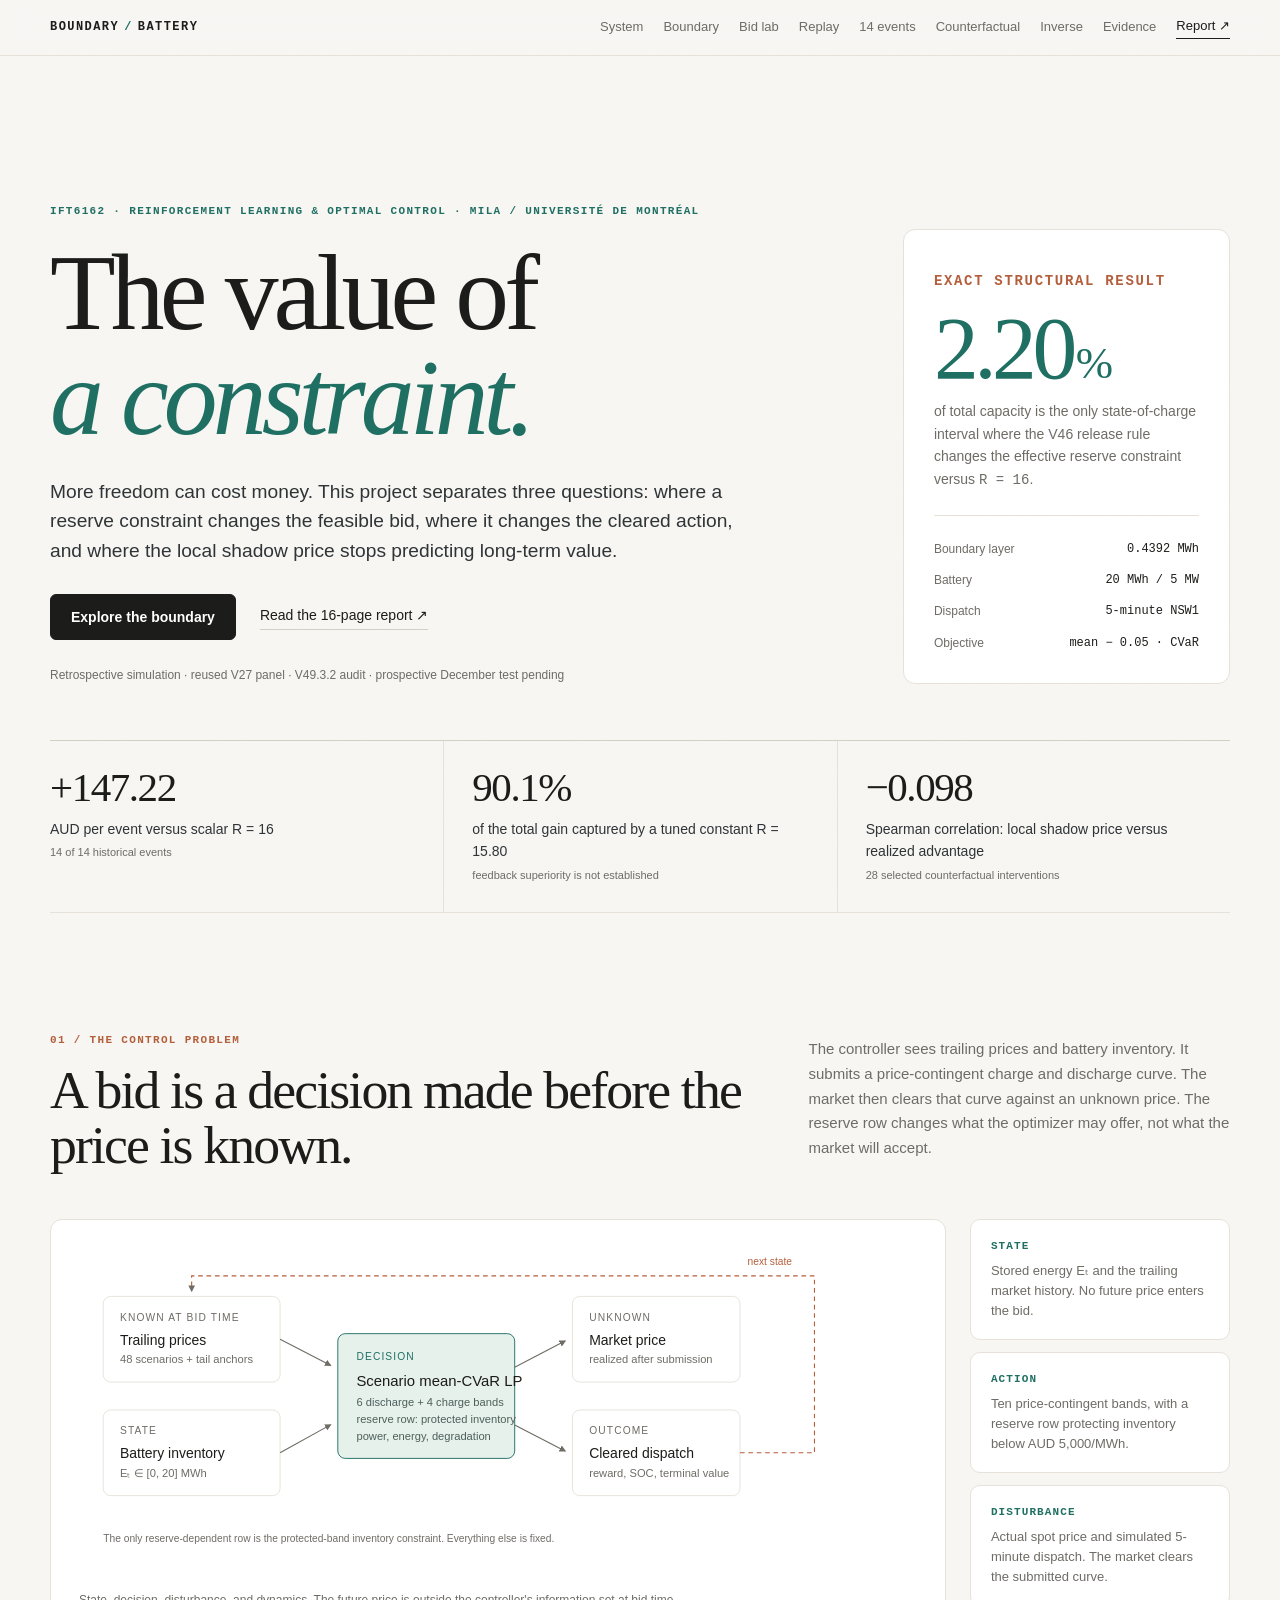
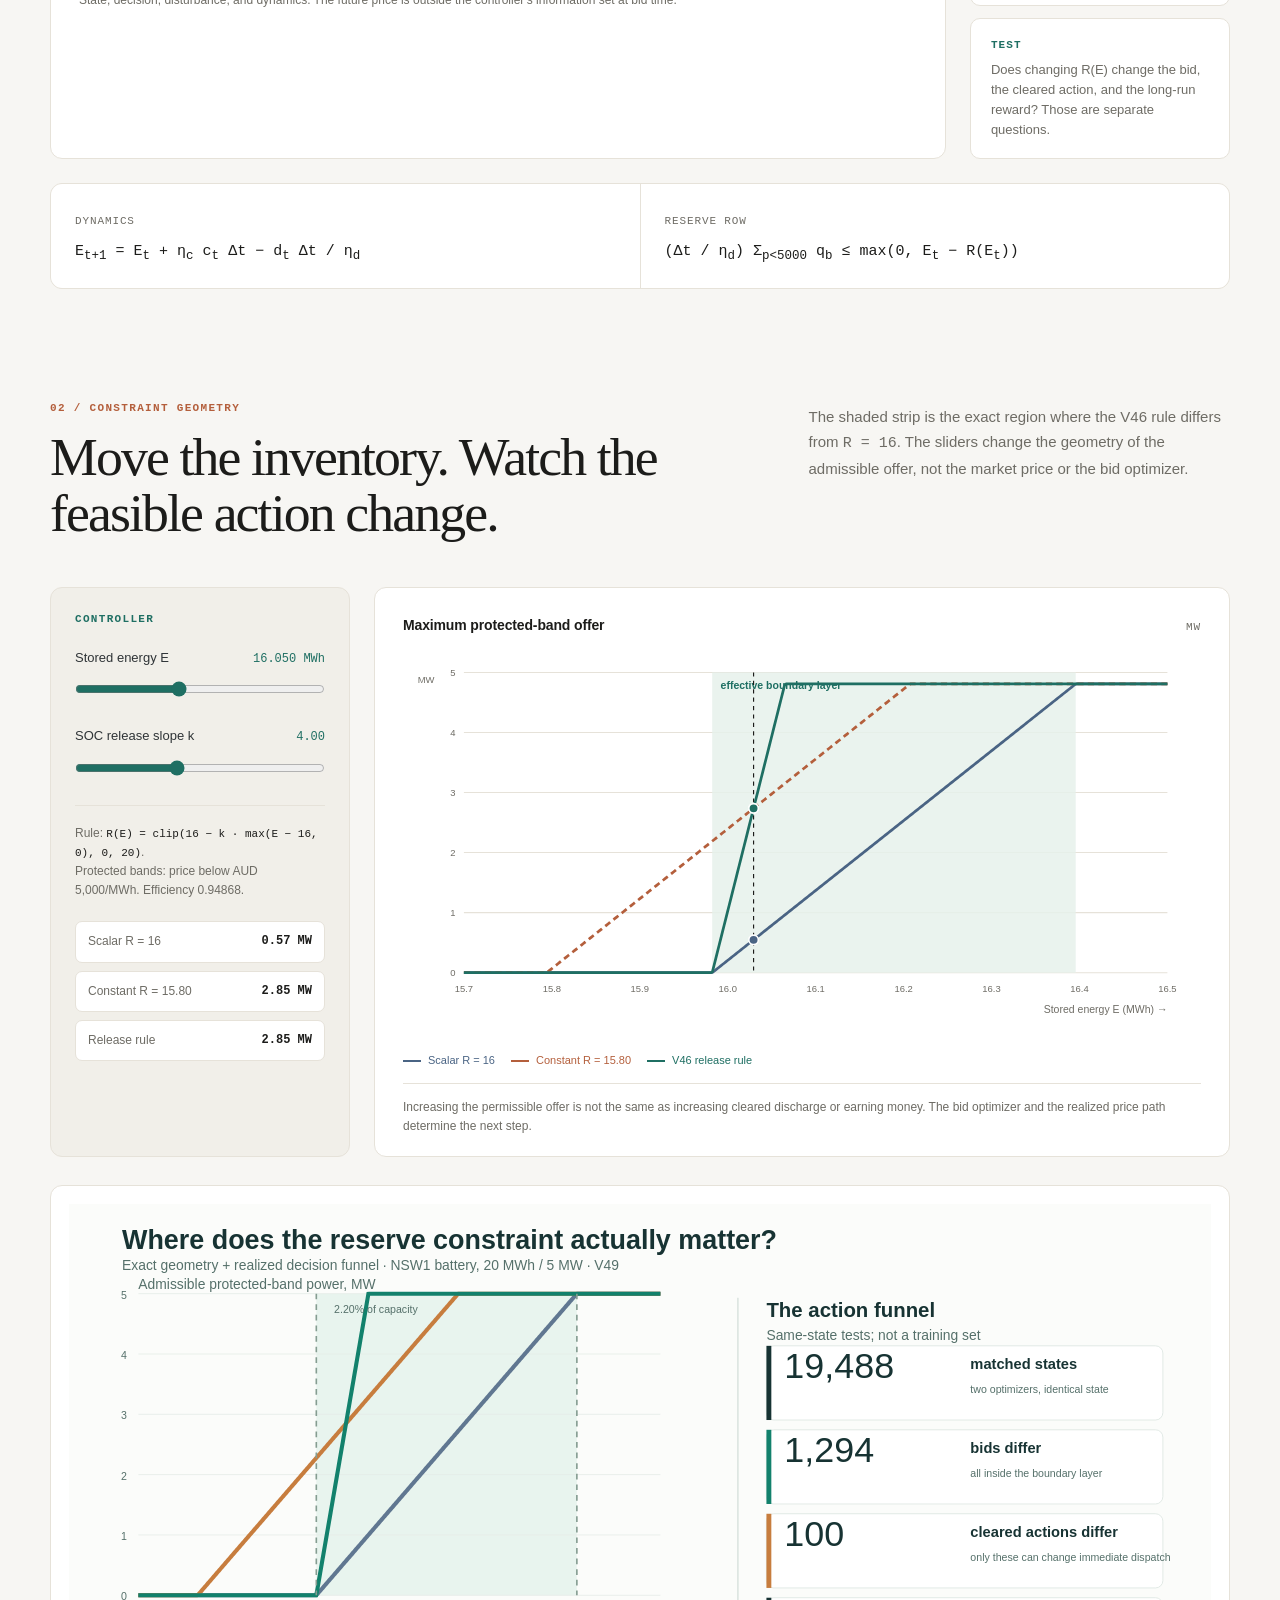
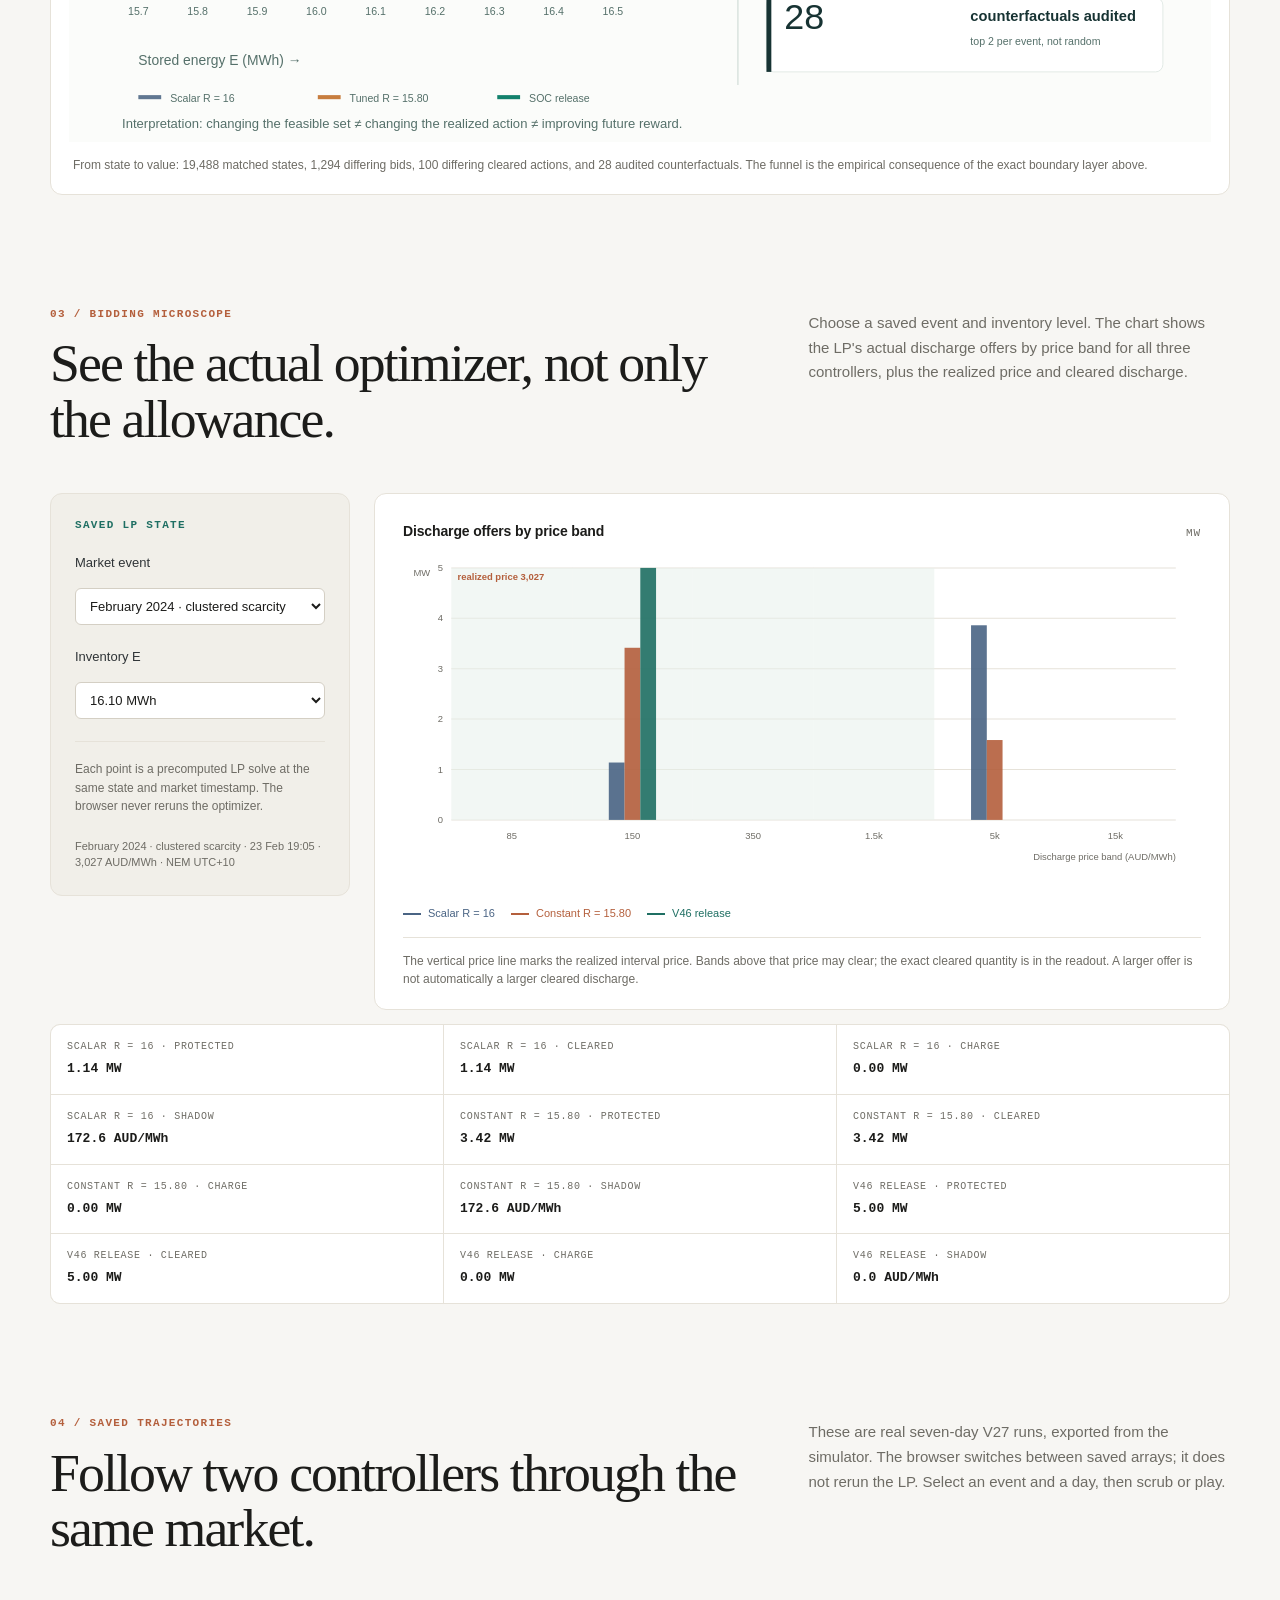
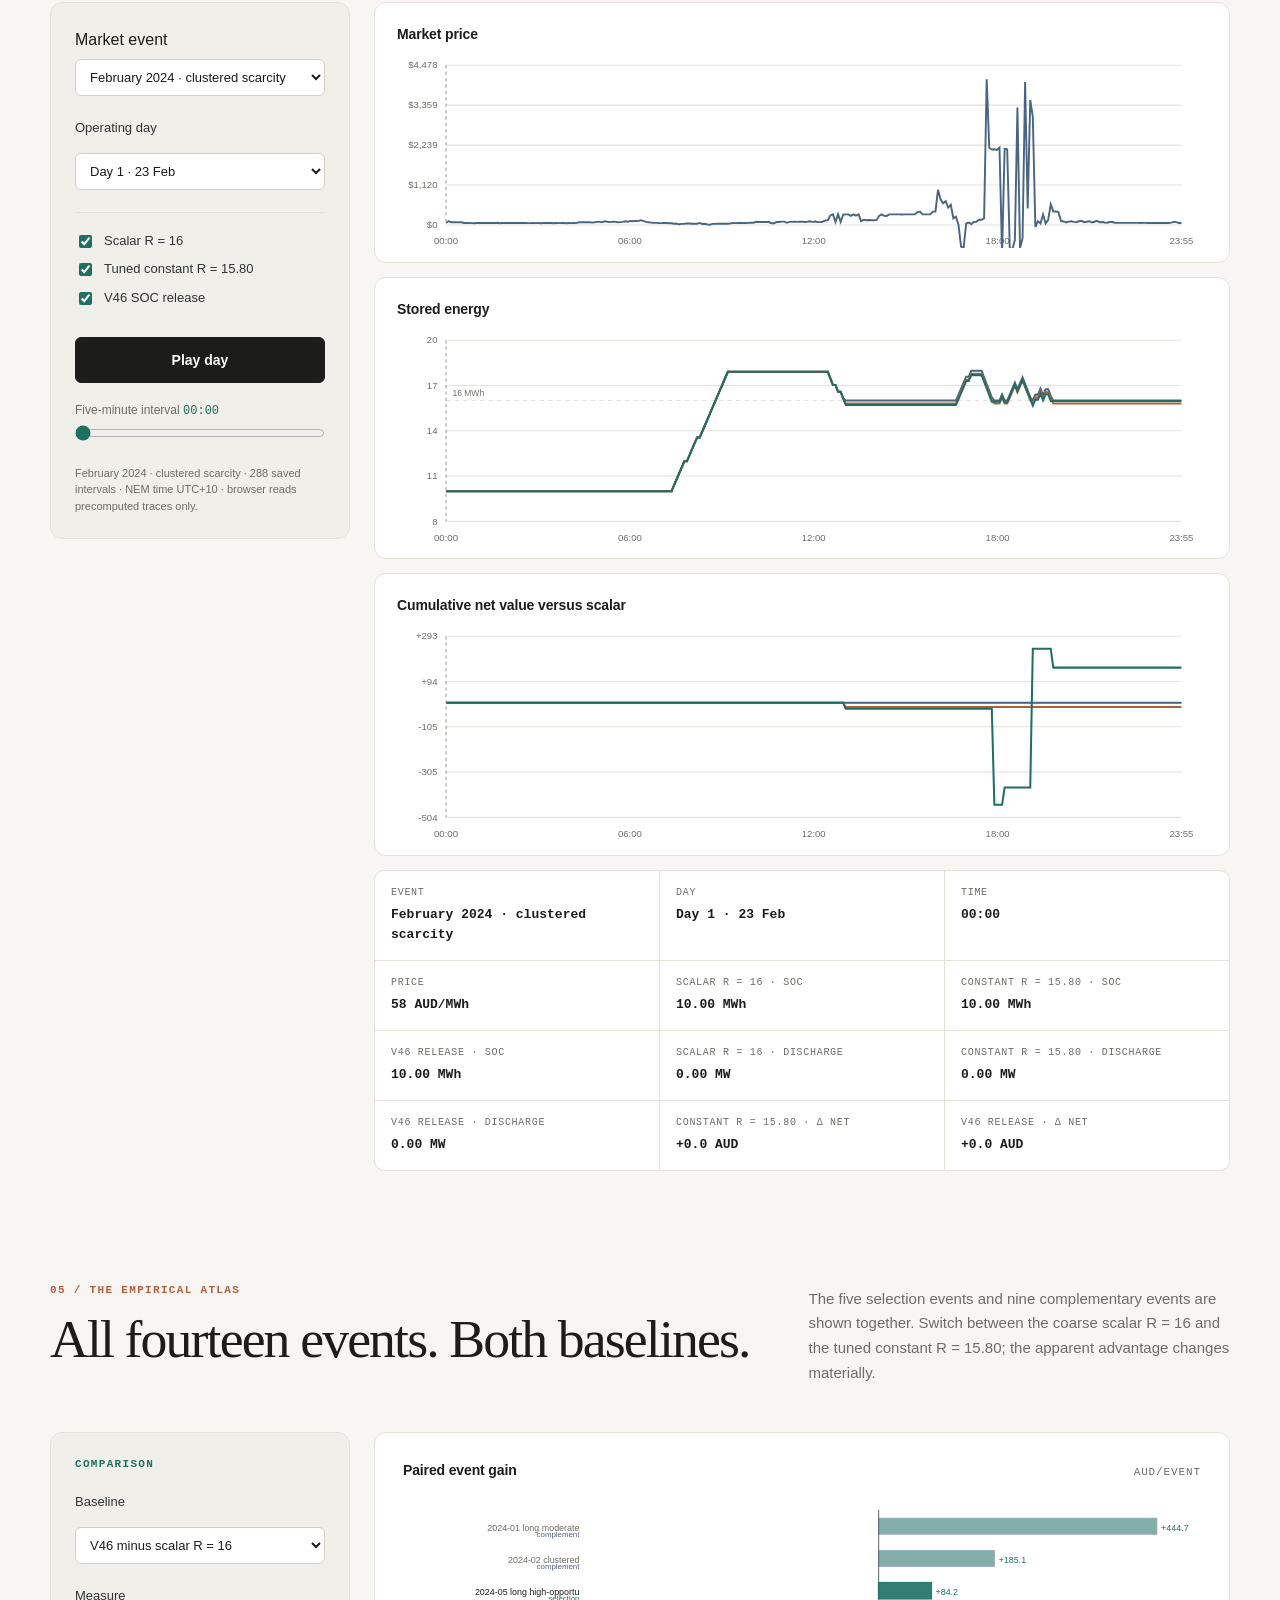
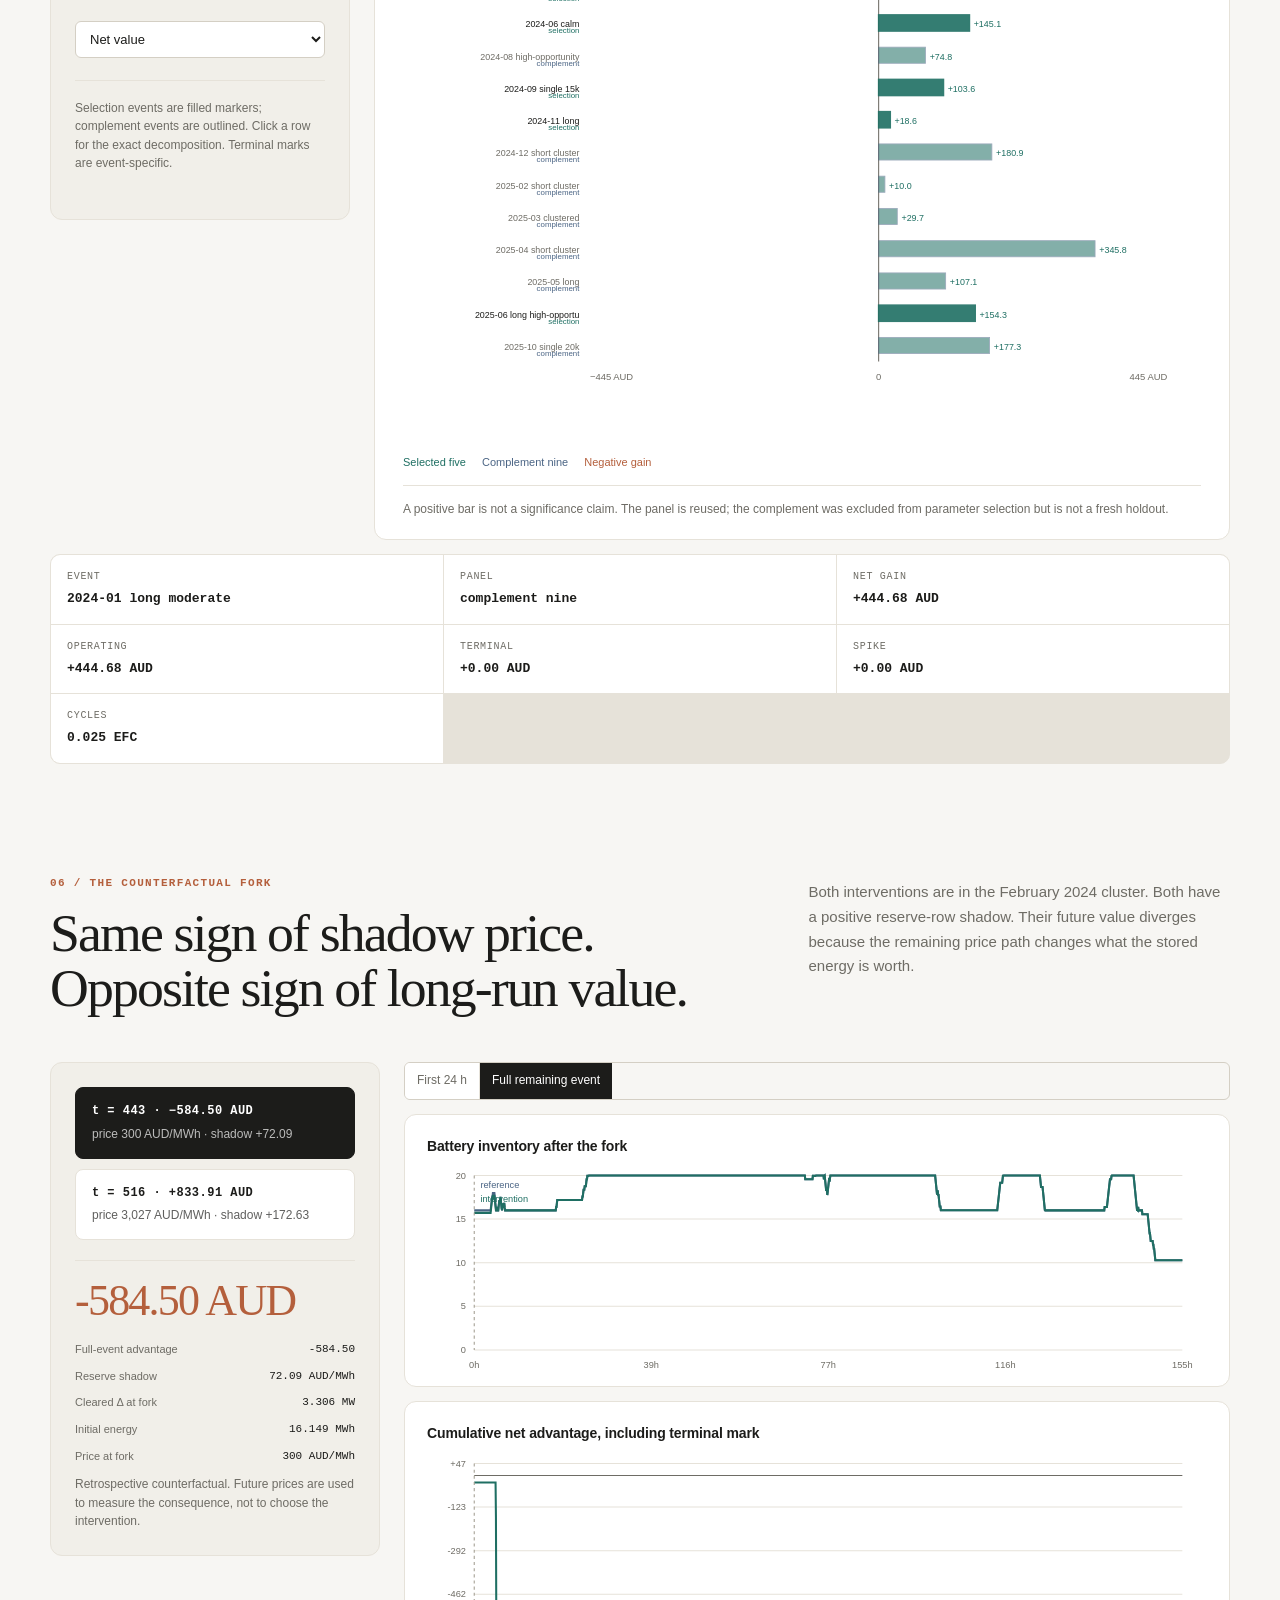
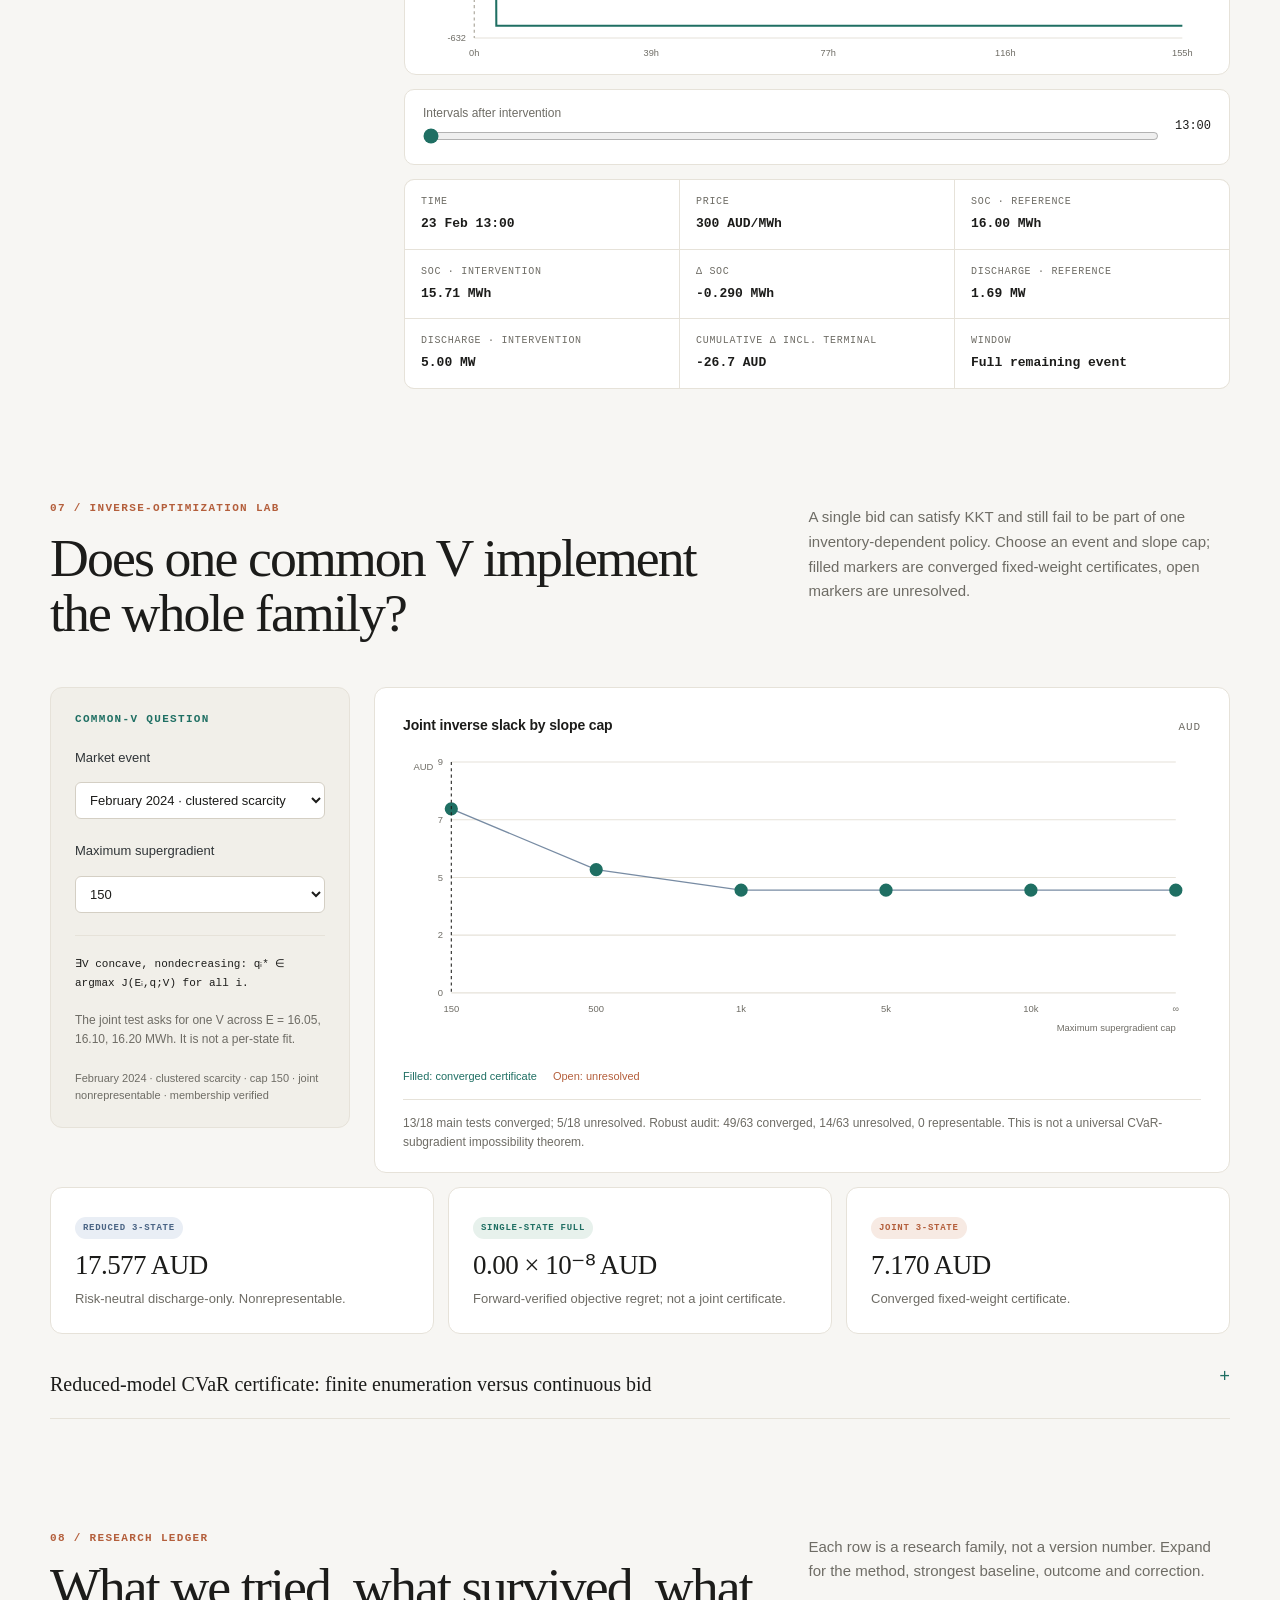
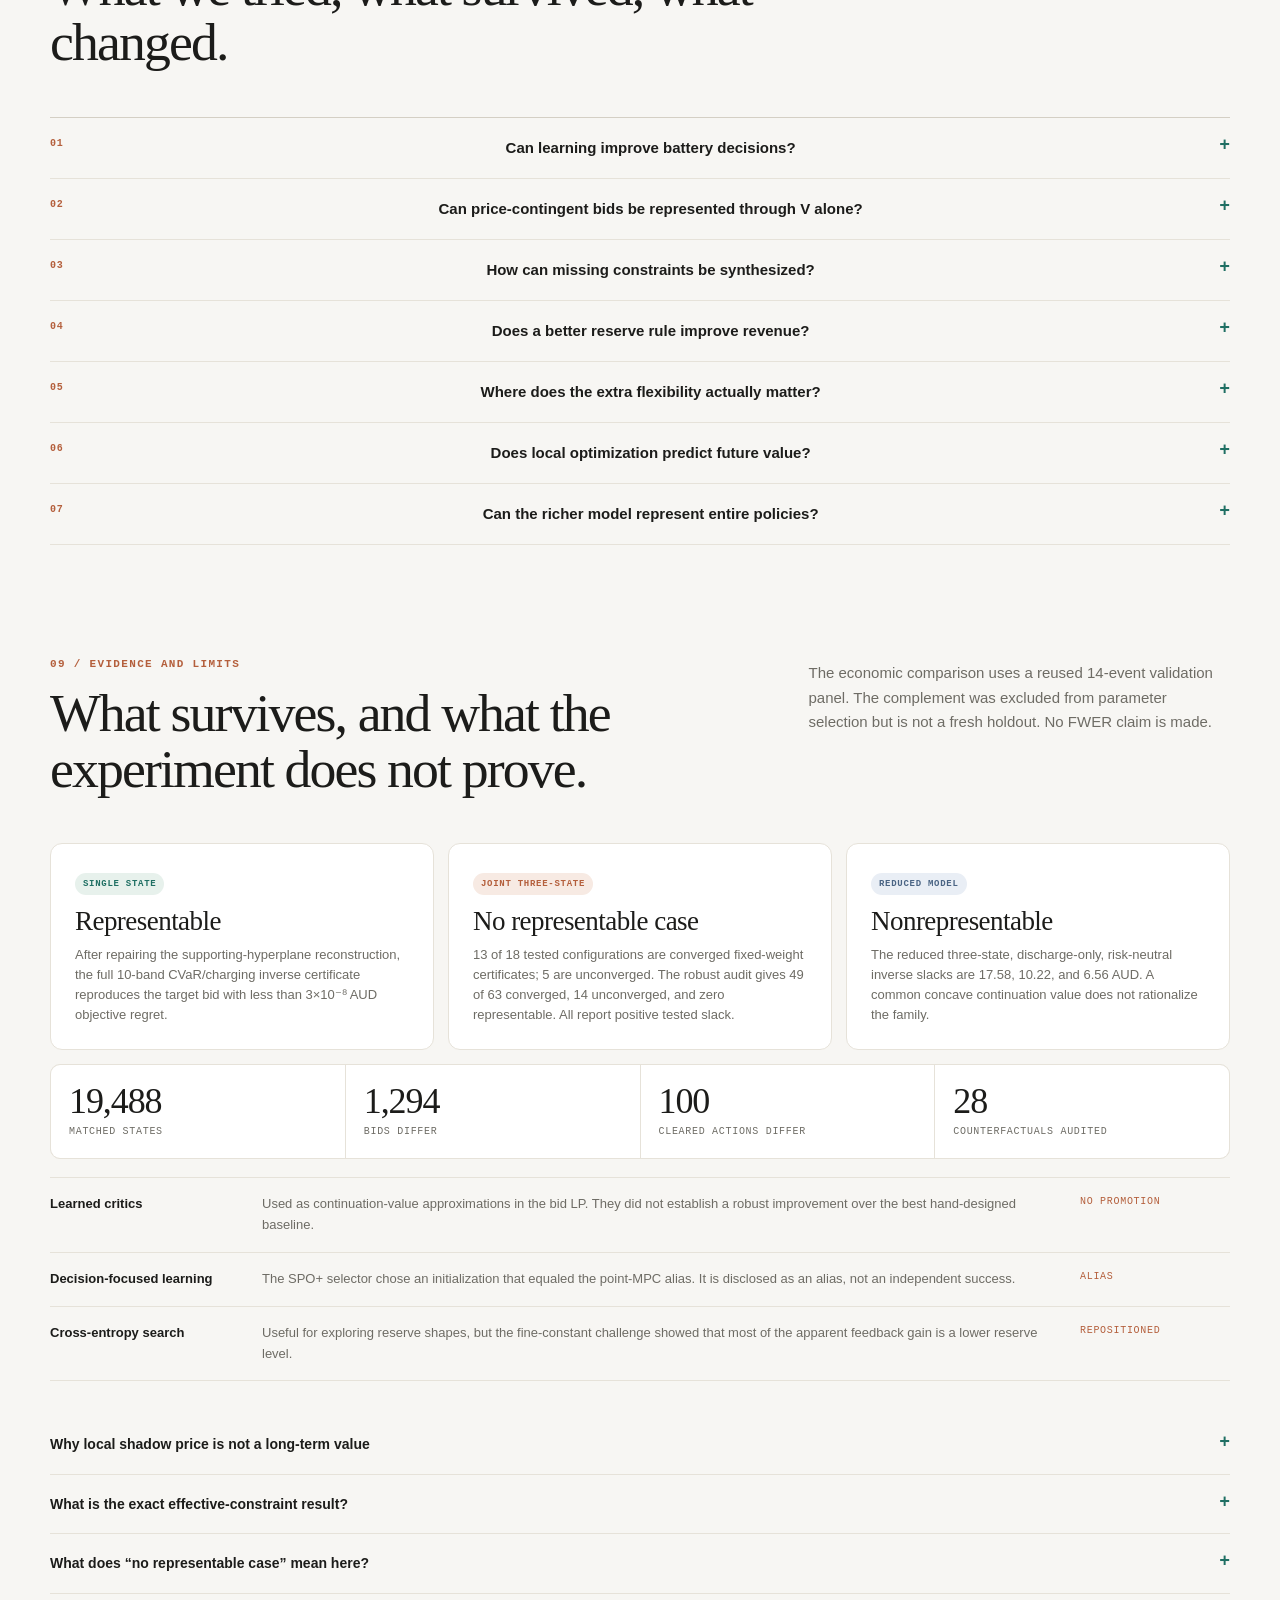
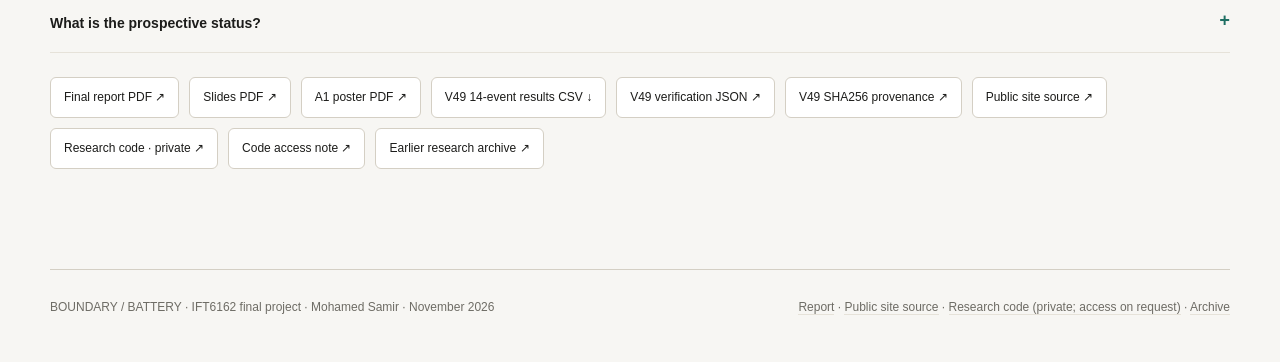
==== commit e5989b17: "Add public code-access note" ====
--- a/index.html
+++ b/index.html
@@ -451,6 +451,7 @@
       <a class="download" href="downloads/v49_provenance.json">V49 SHA256 provenance ↗</a>
       <a class="download" href="https://github.com/mohamedsamirx/rl-final-project-site">Public site source ↗</a>
       <a class="download" href="https://github.com/mohamedsamirx/RL_Final_Project">Research code · private ↗</a>
+      <a class="download" href="downloads/CODE_ACCESS.md">Code access note ↗</a>
       <a class="download" href="archive.html">Earlier research archive ↗</a>
     </div>
   </section>
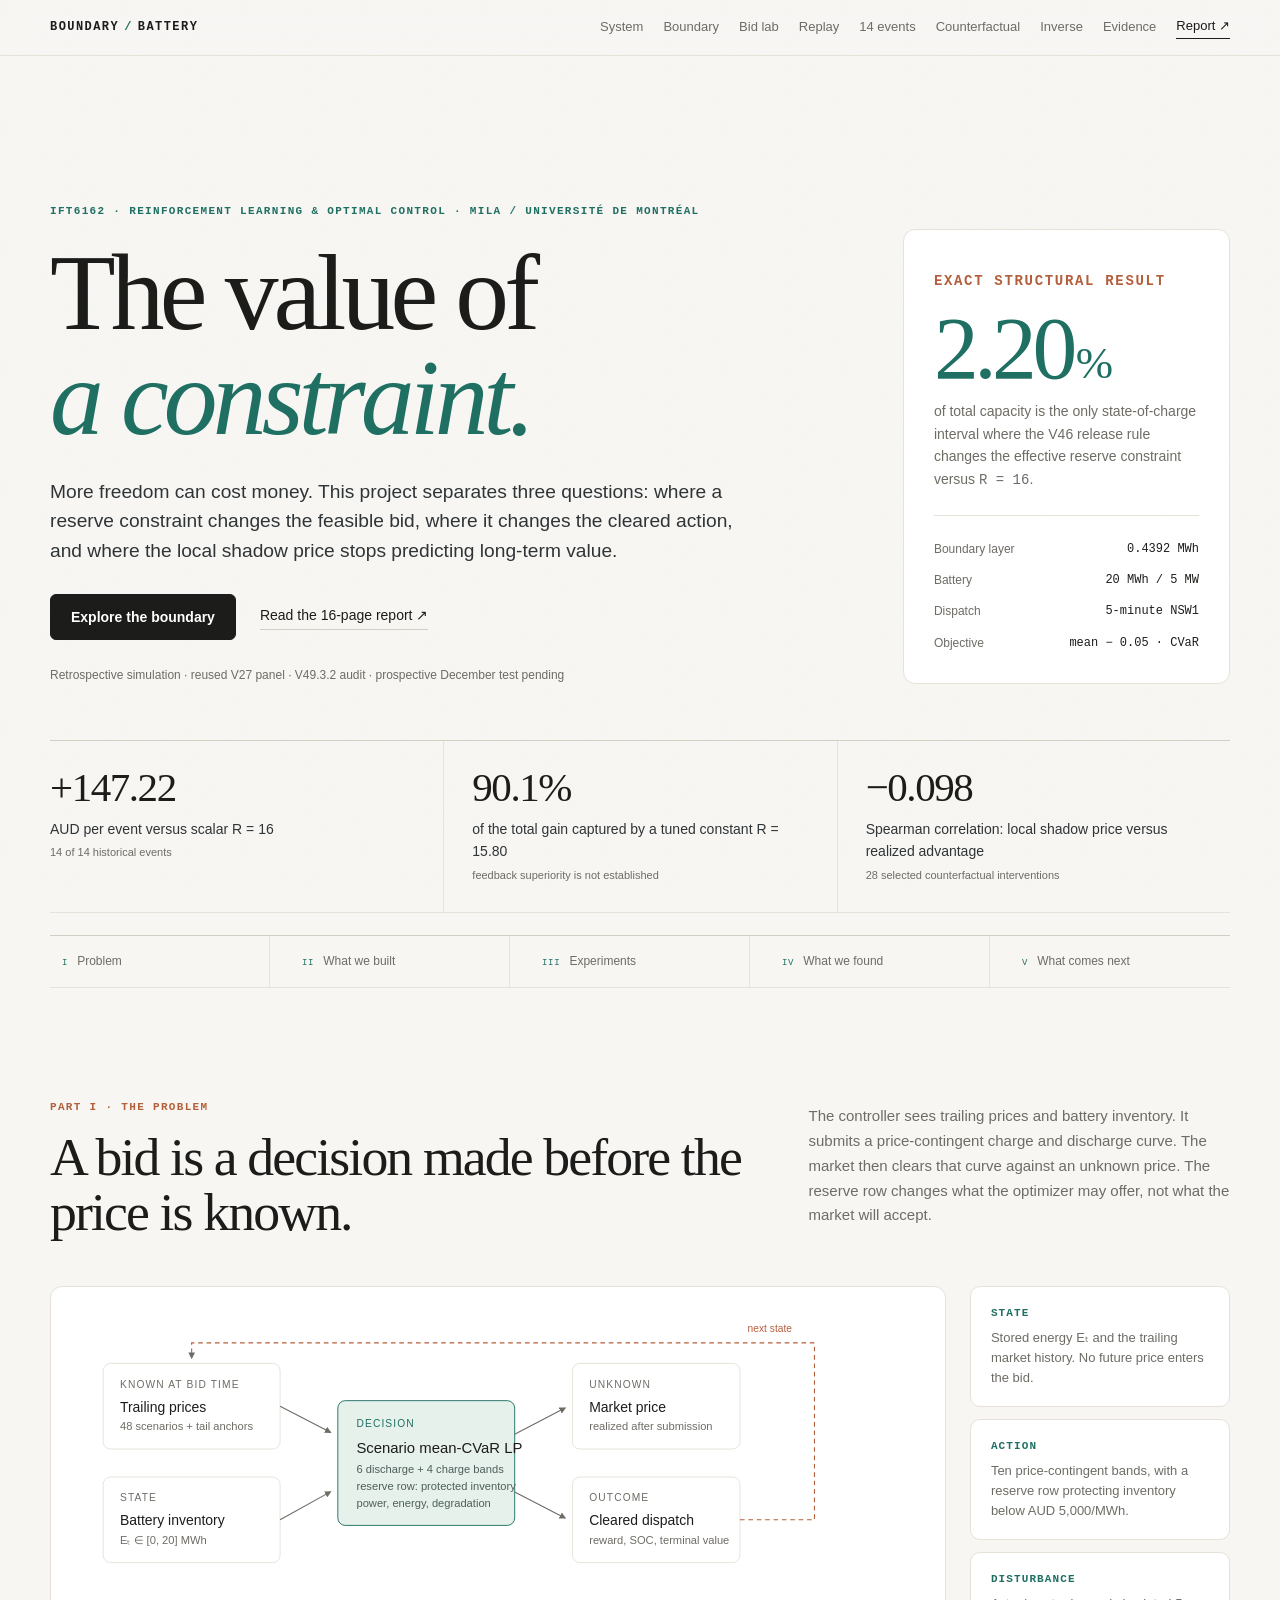
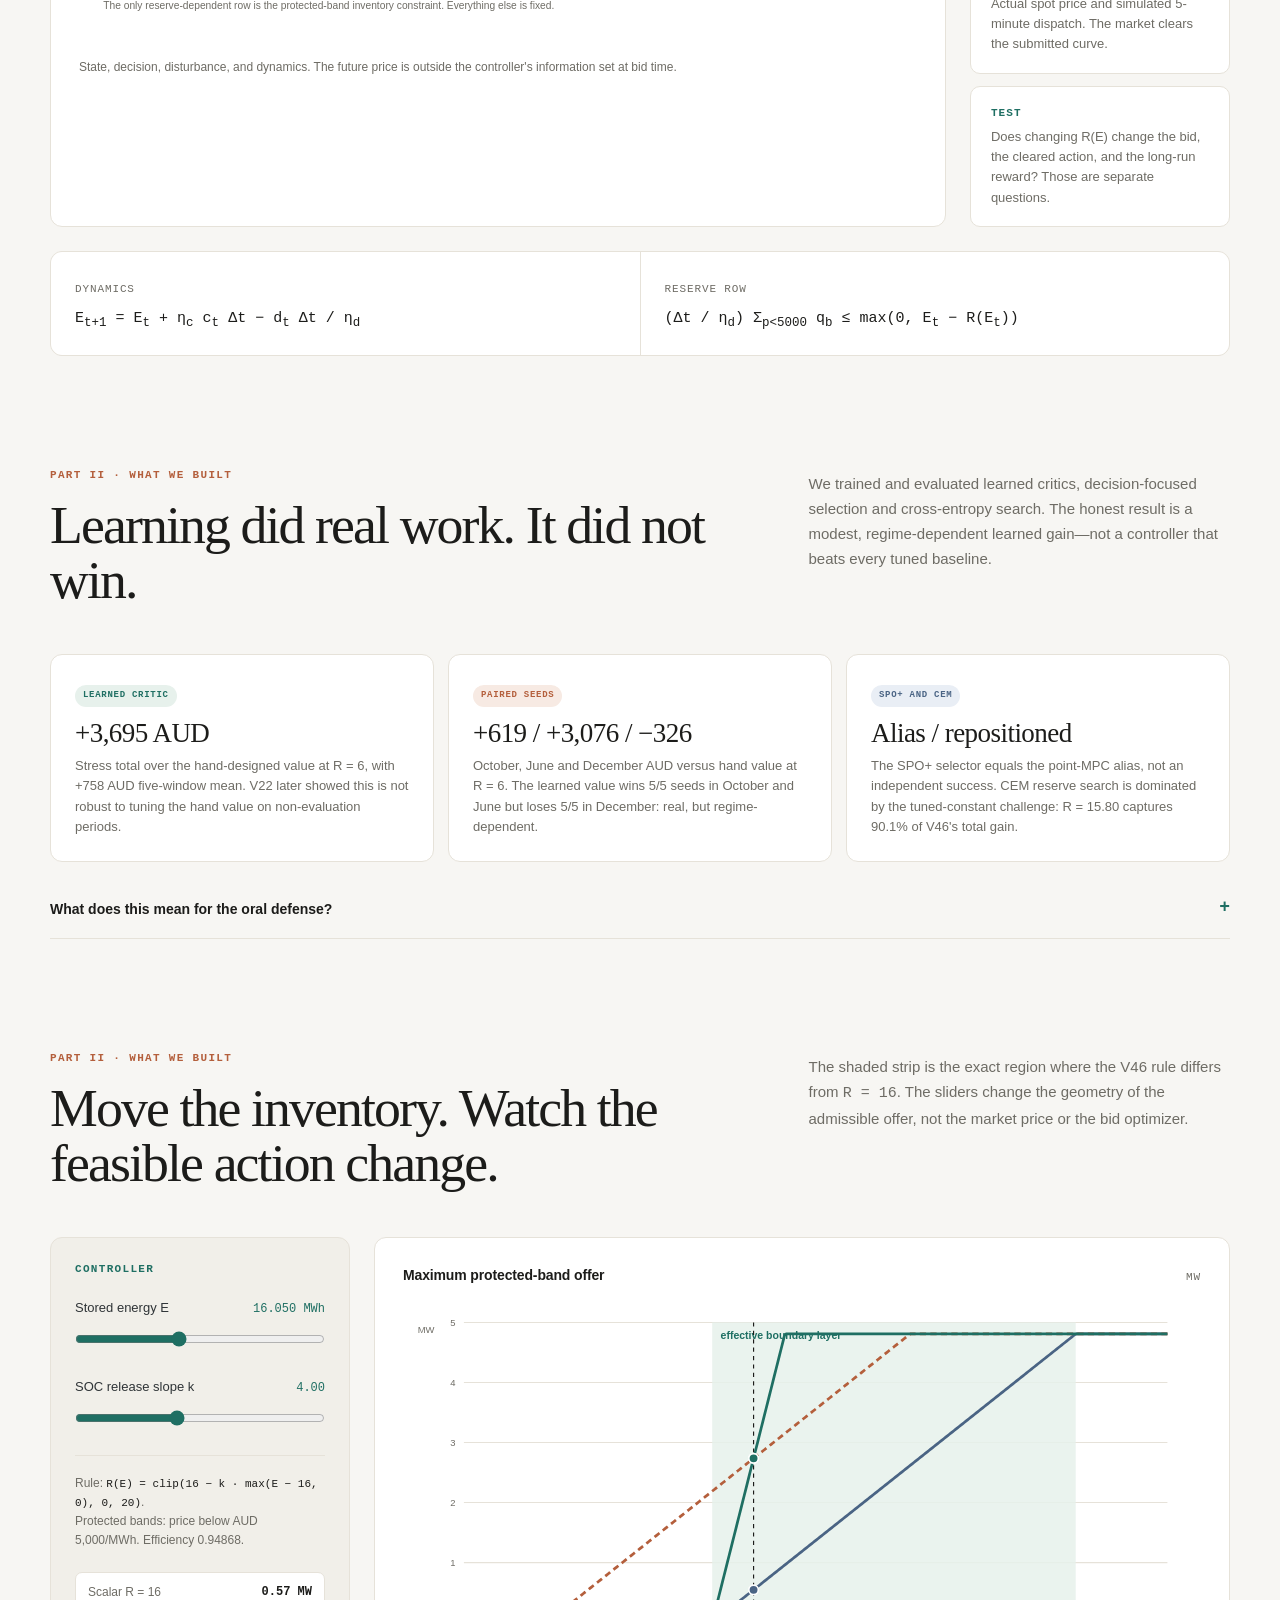
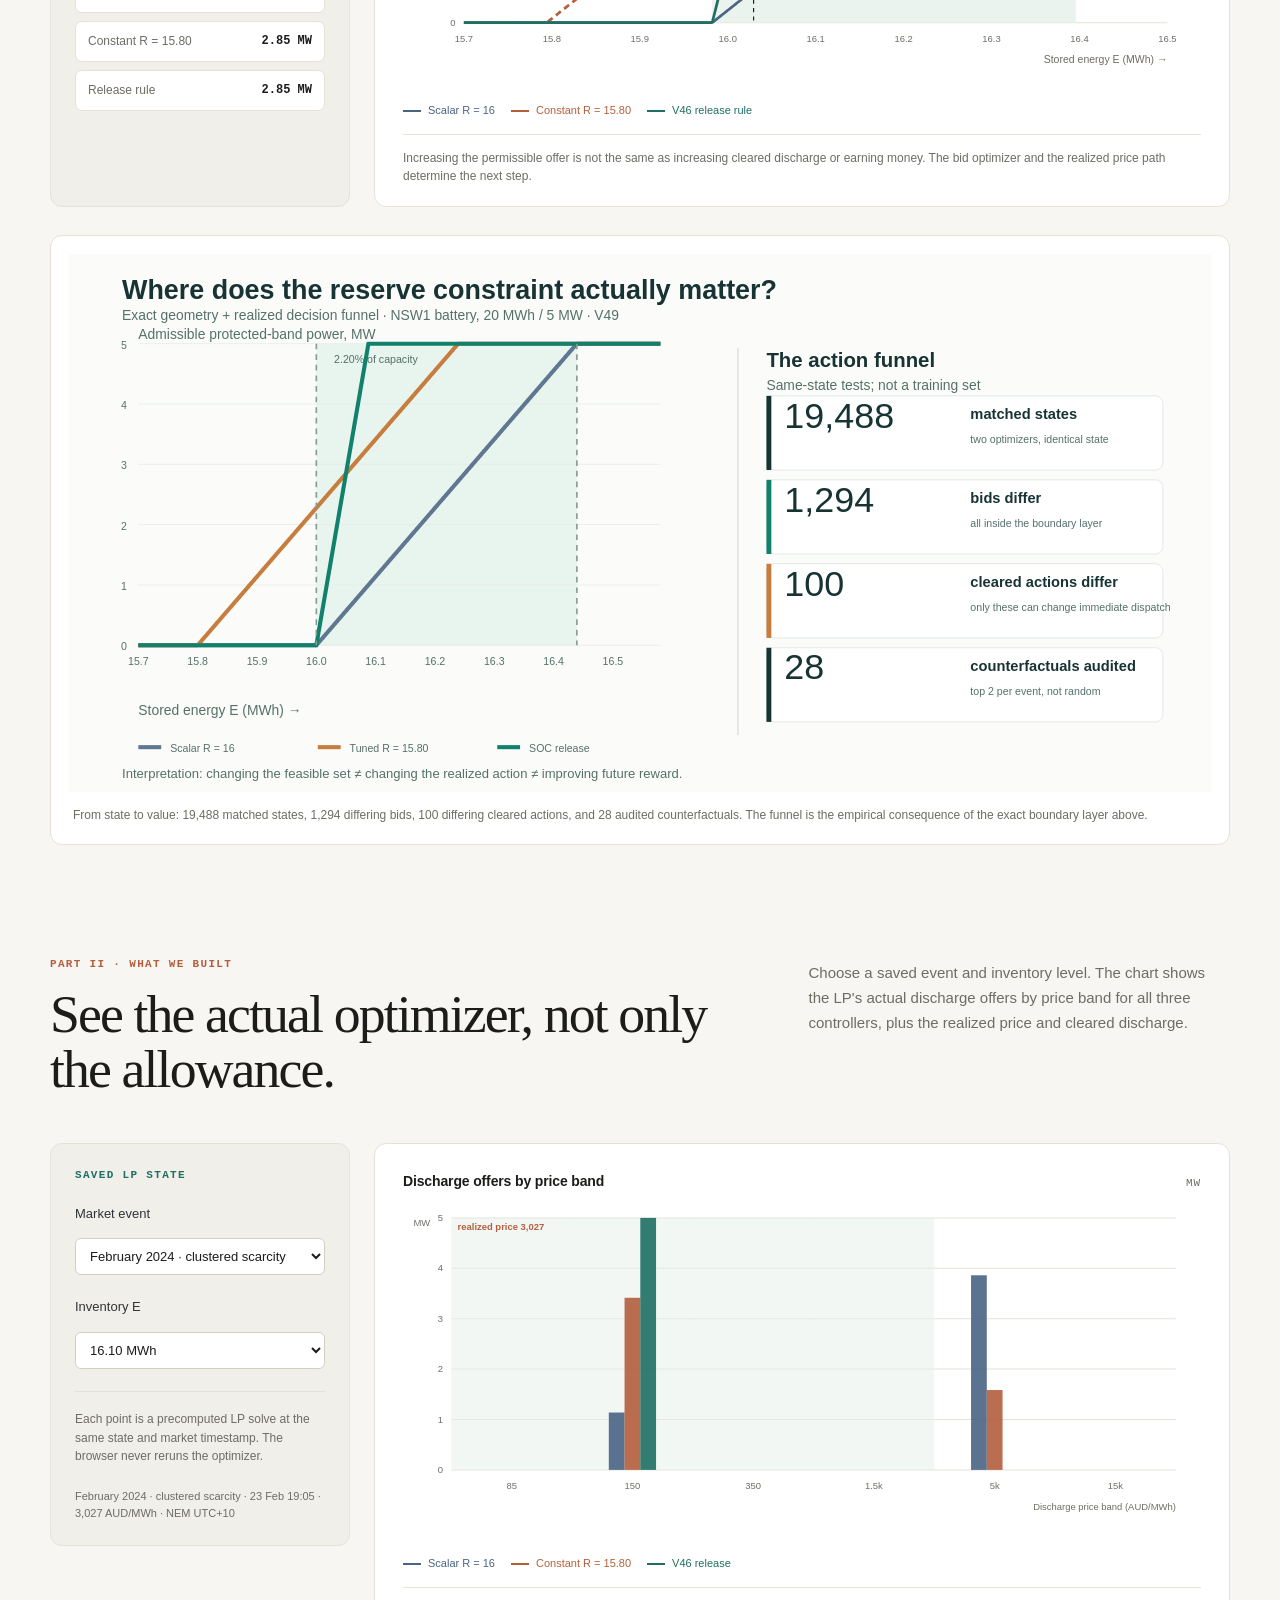
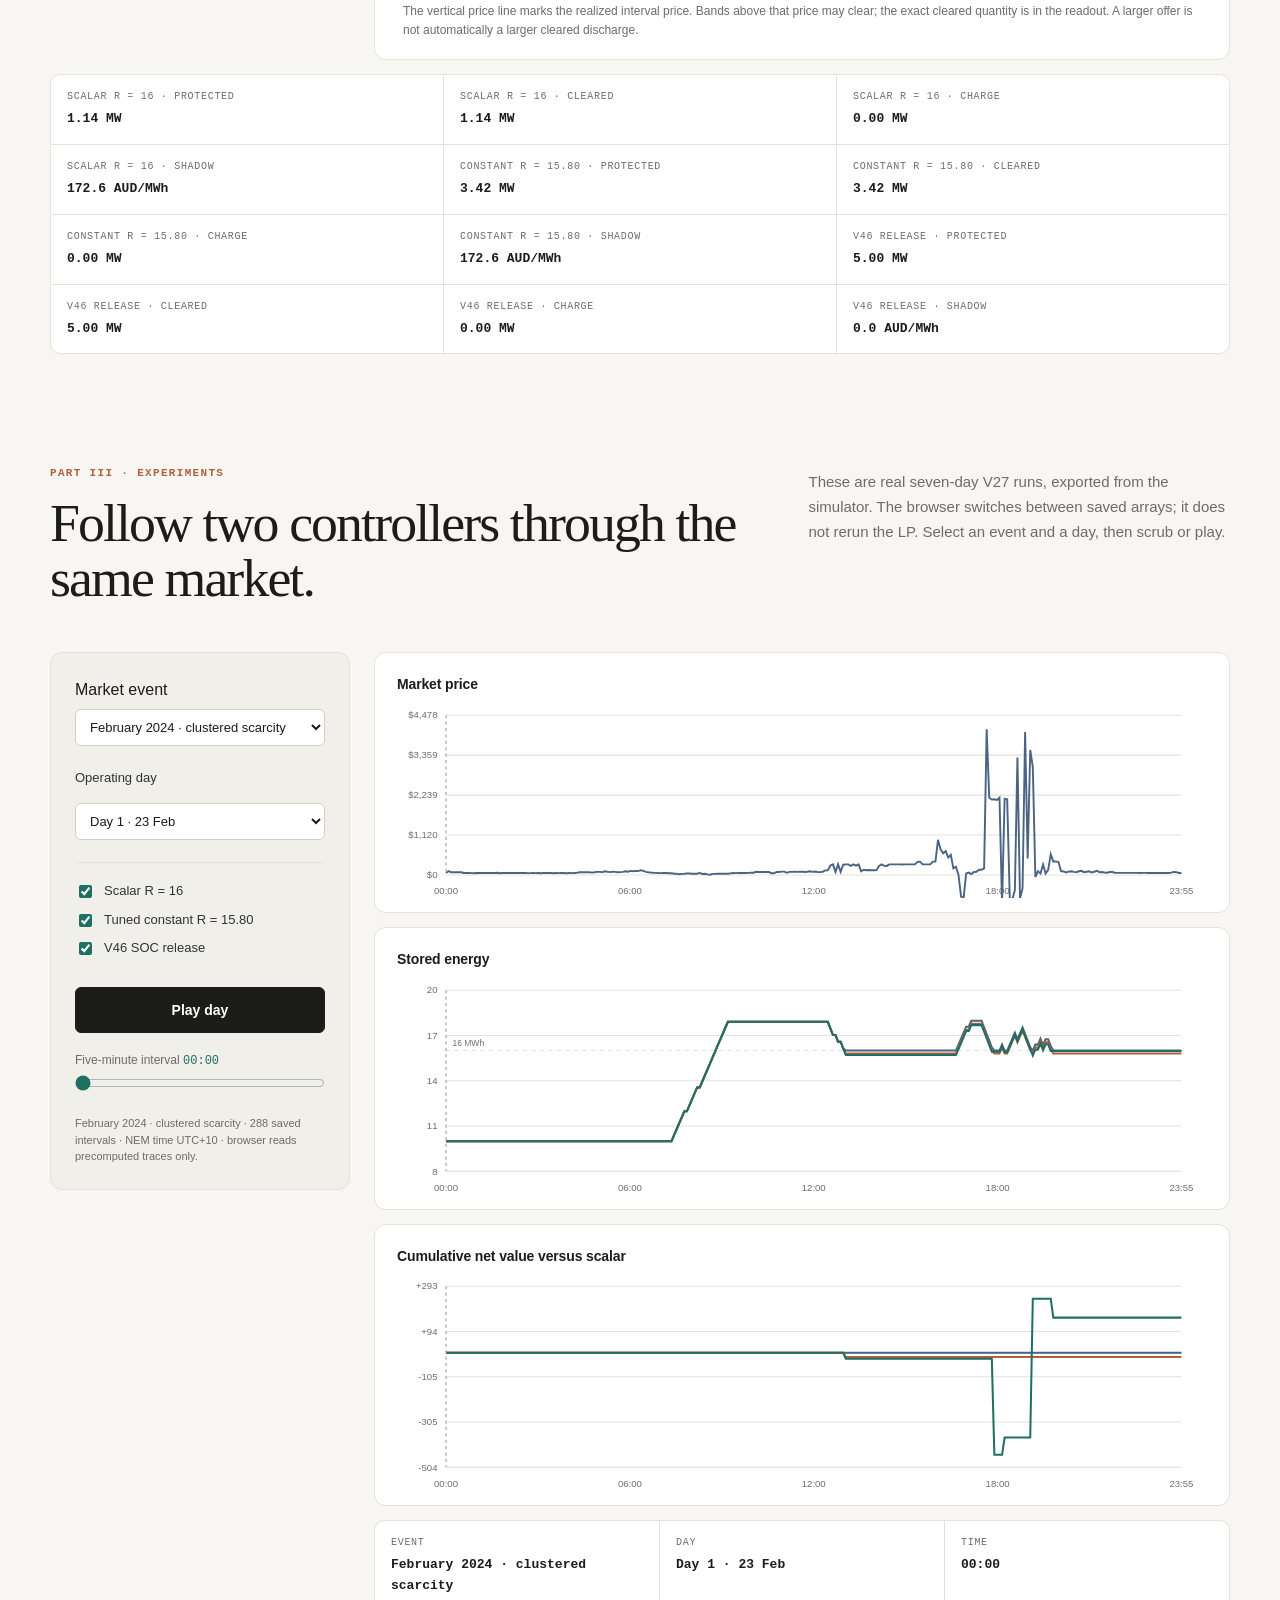
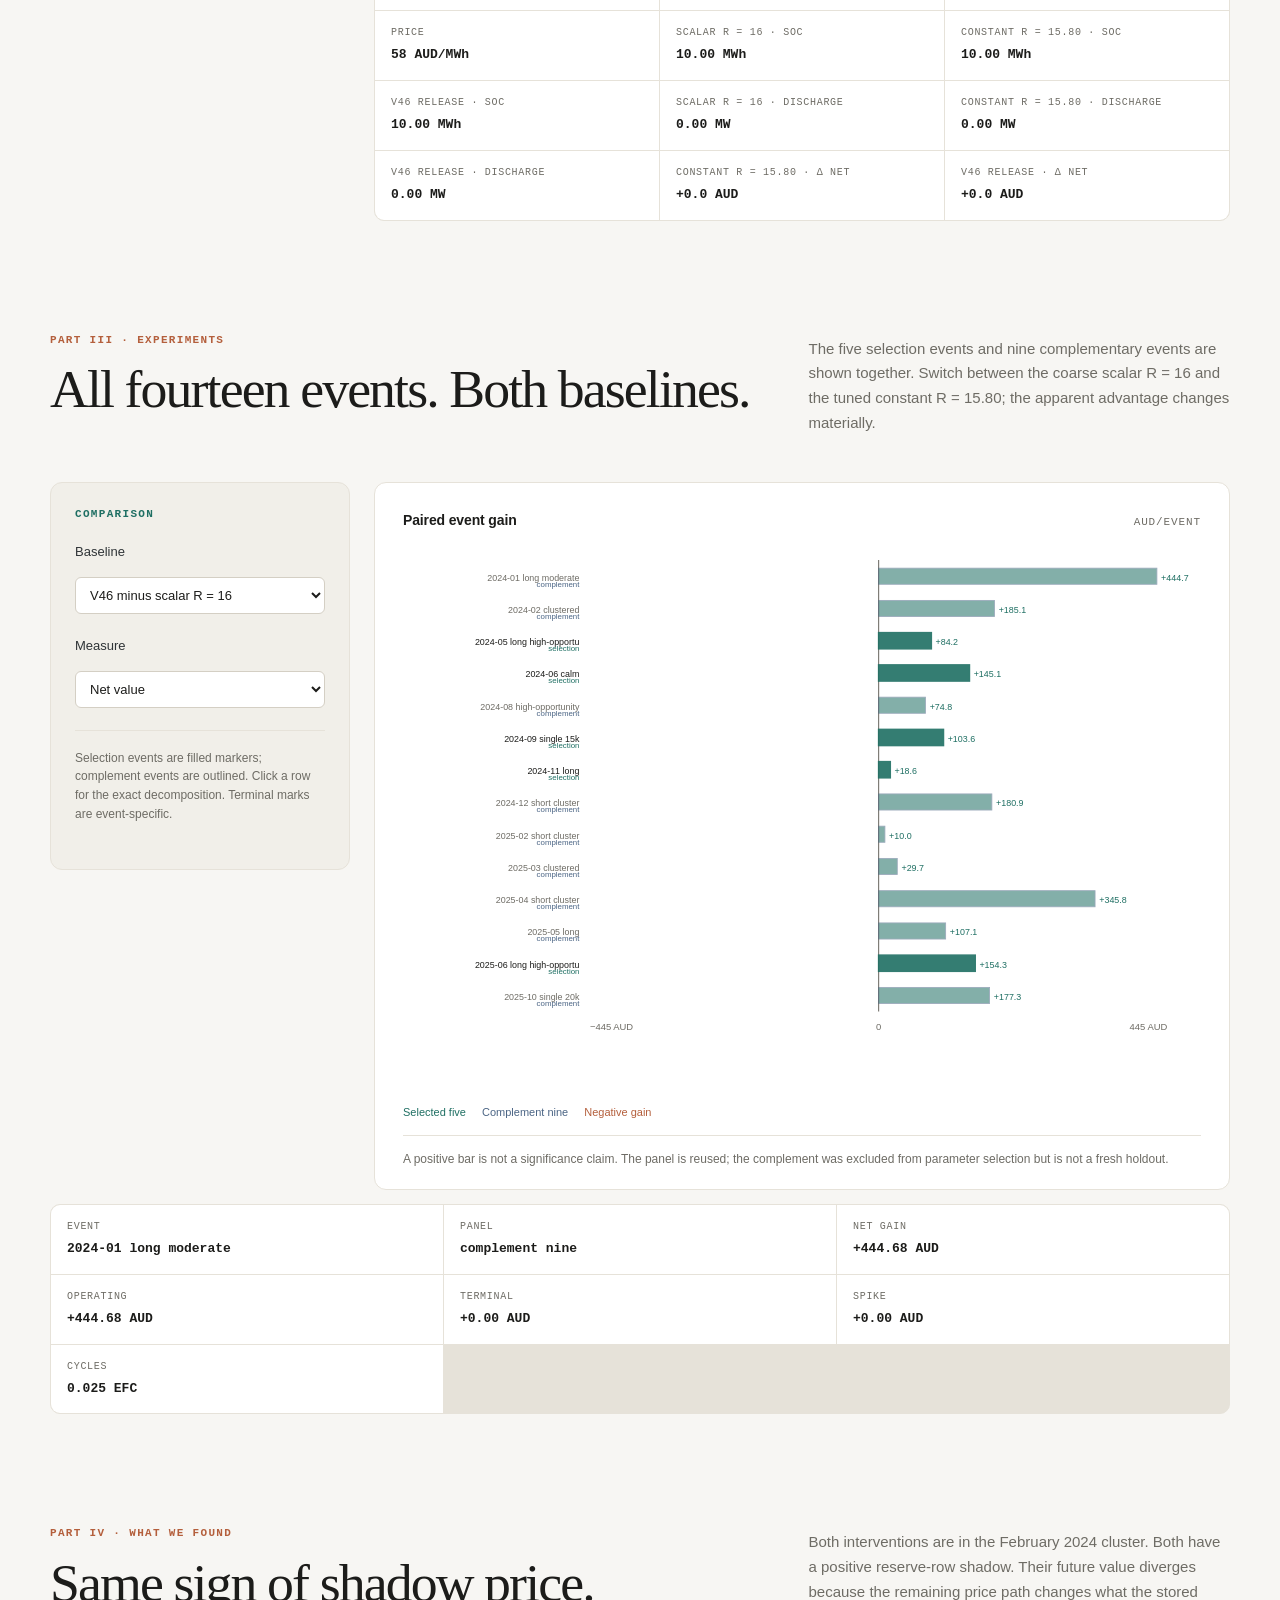
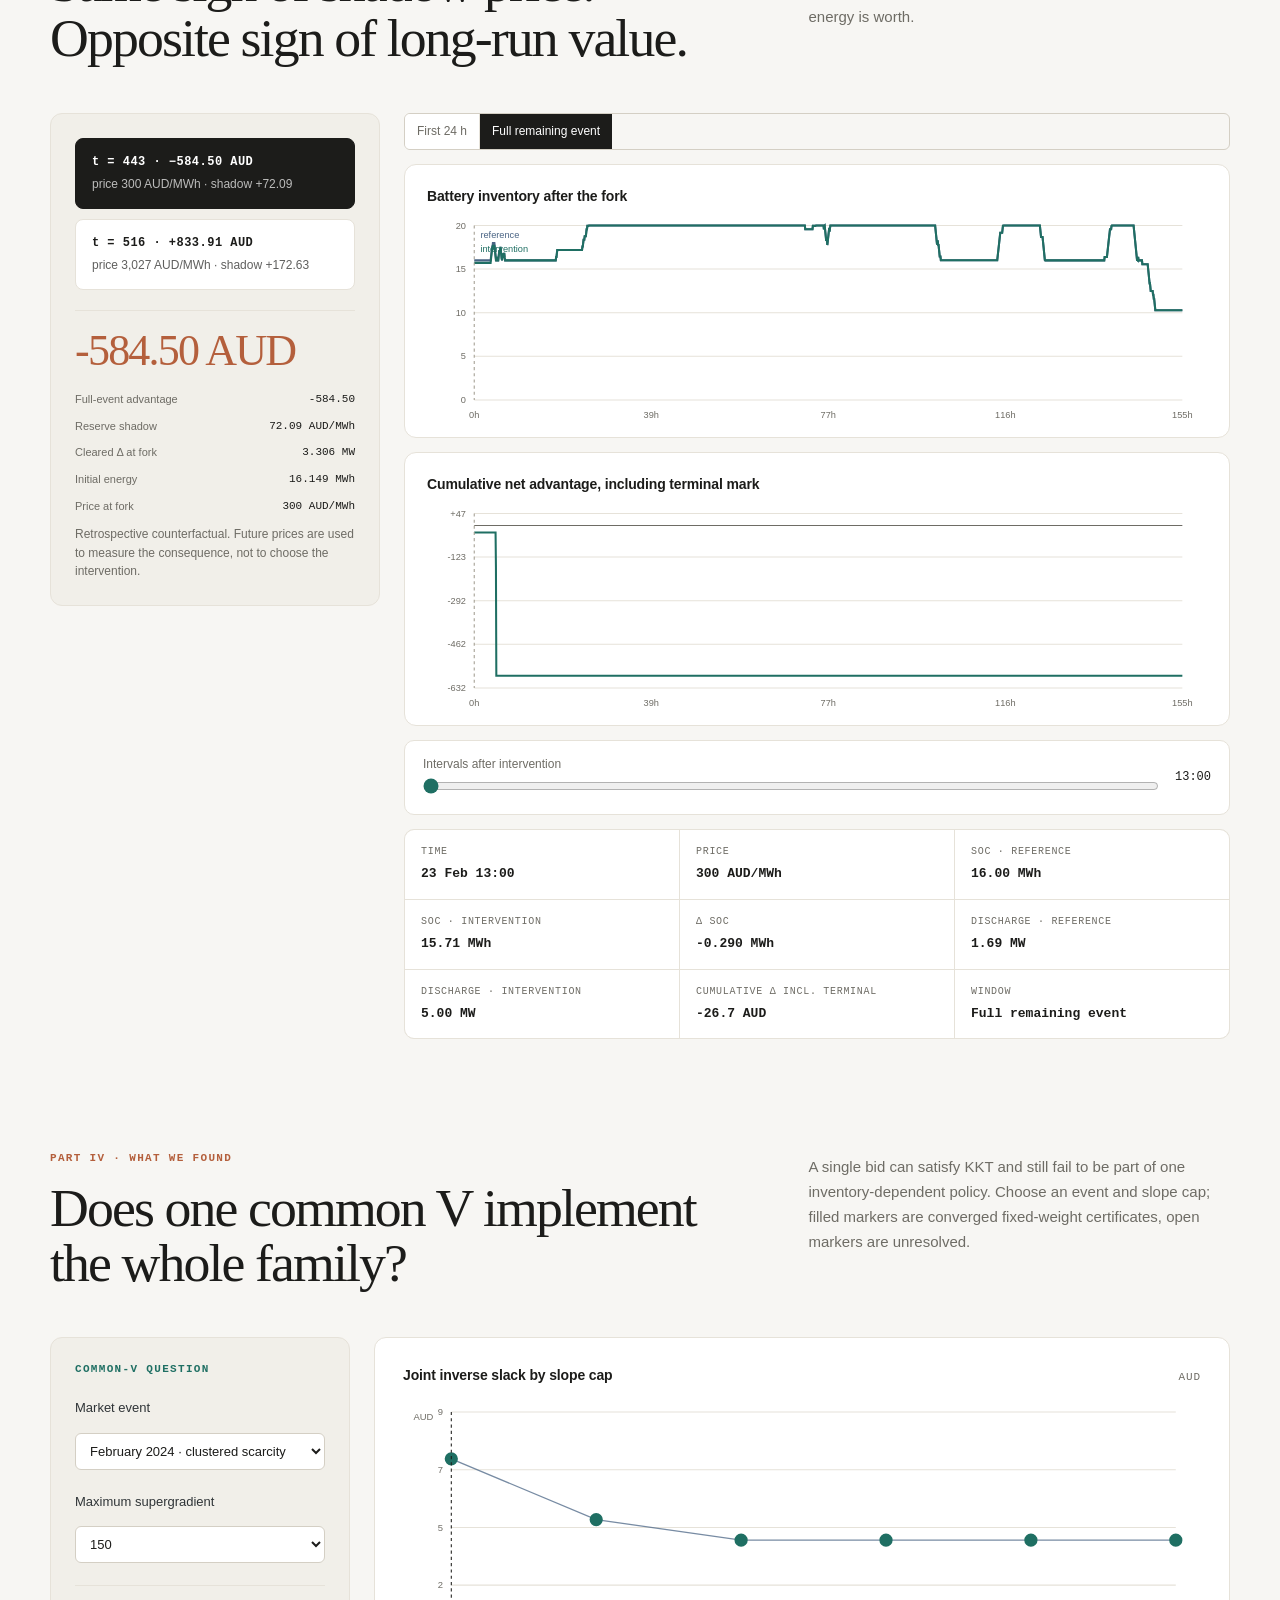
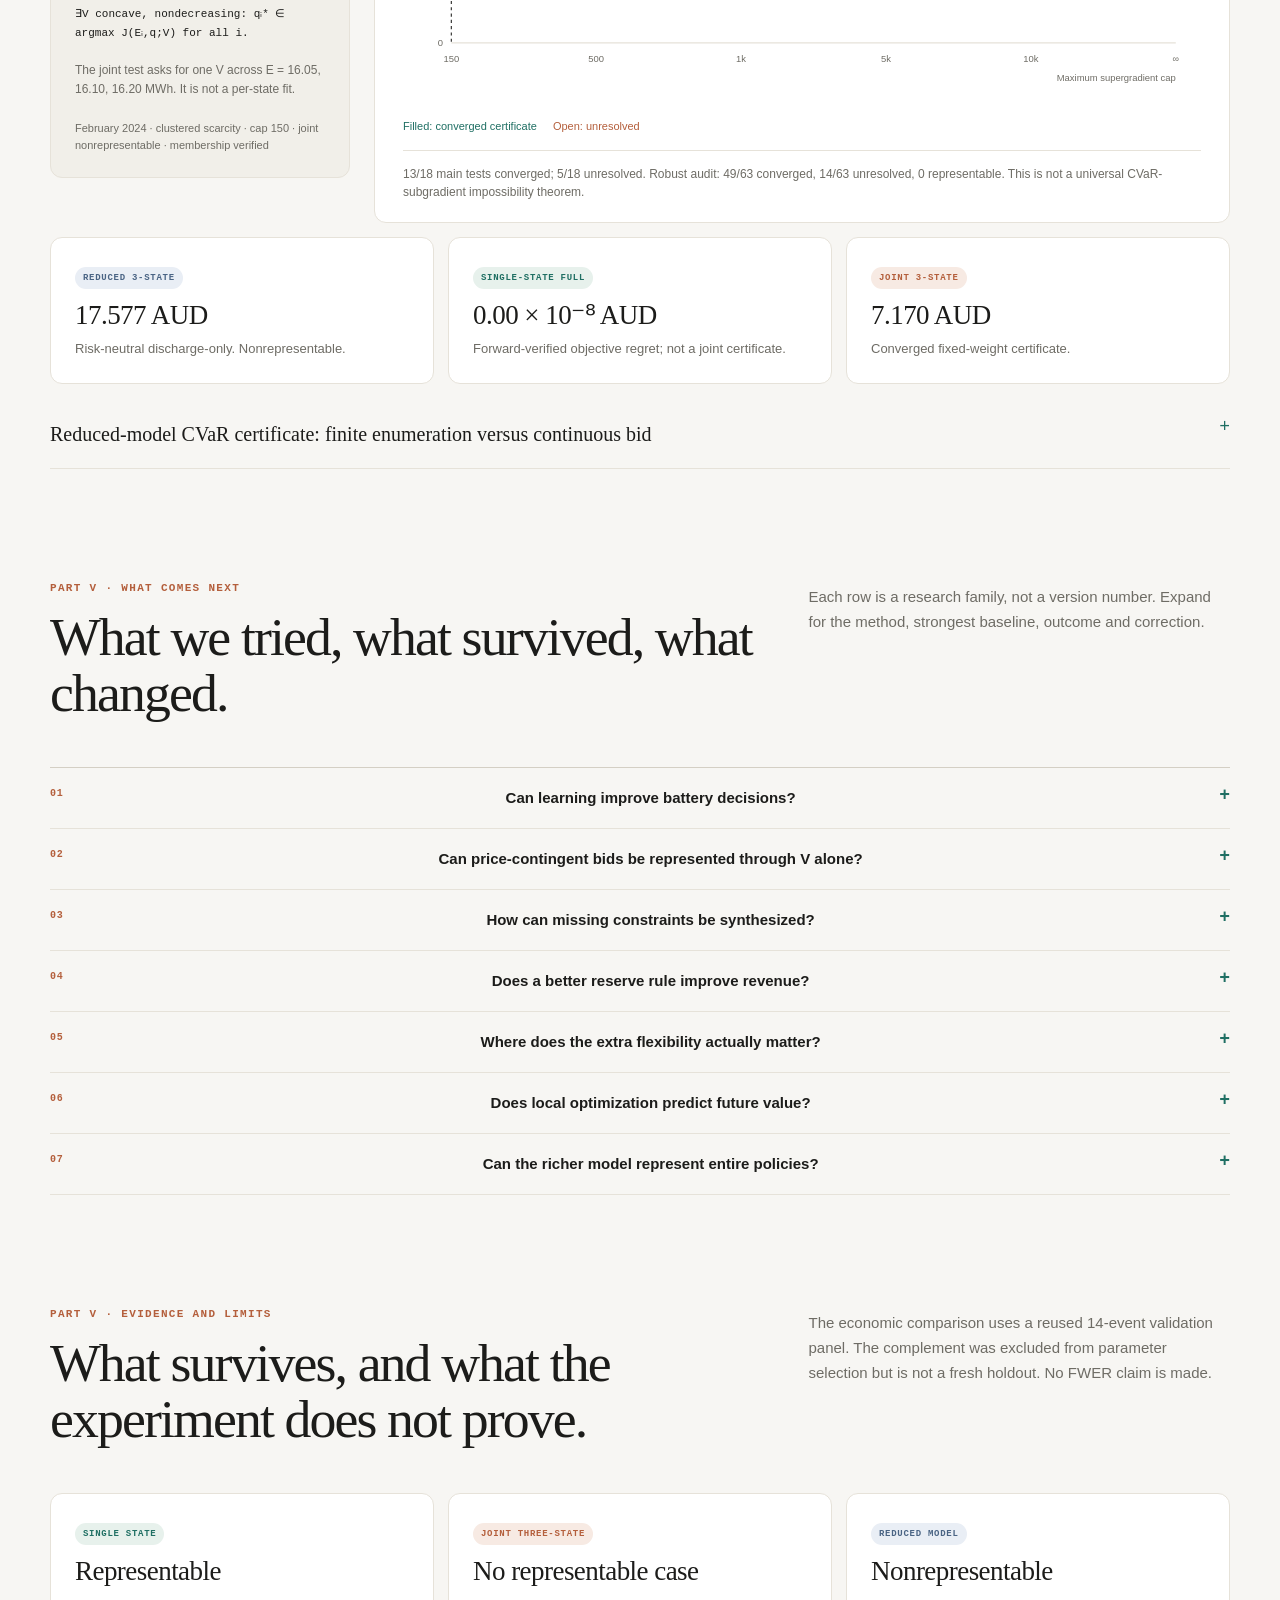
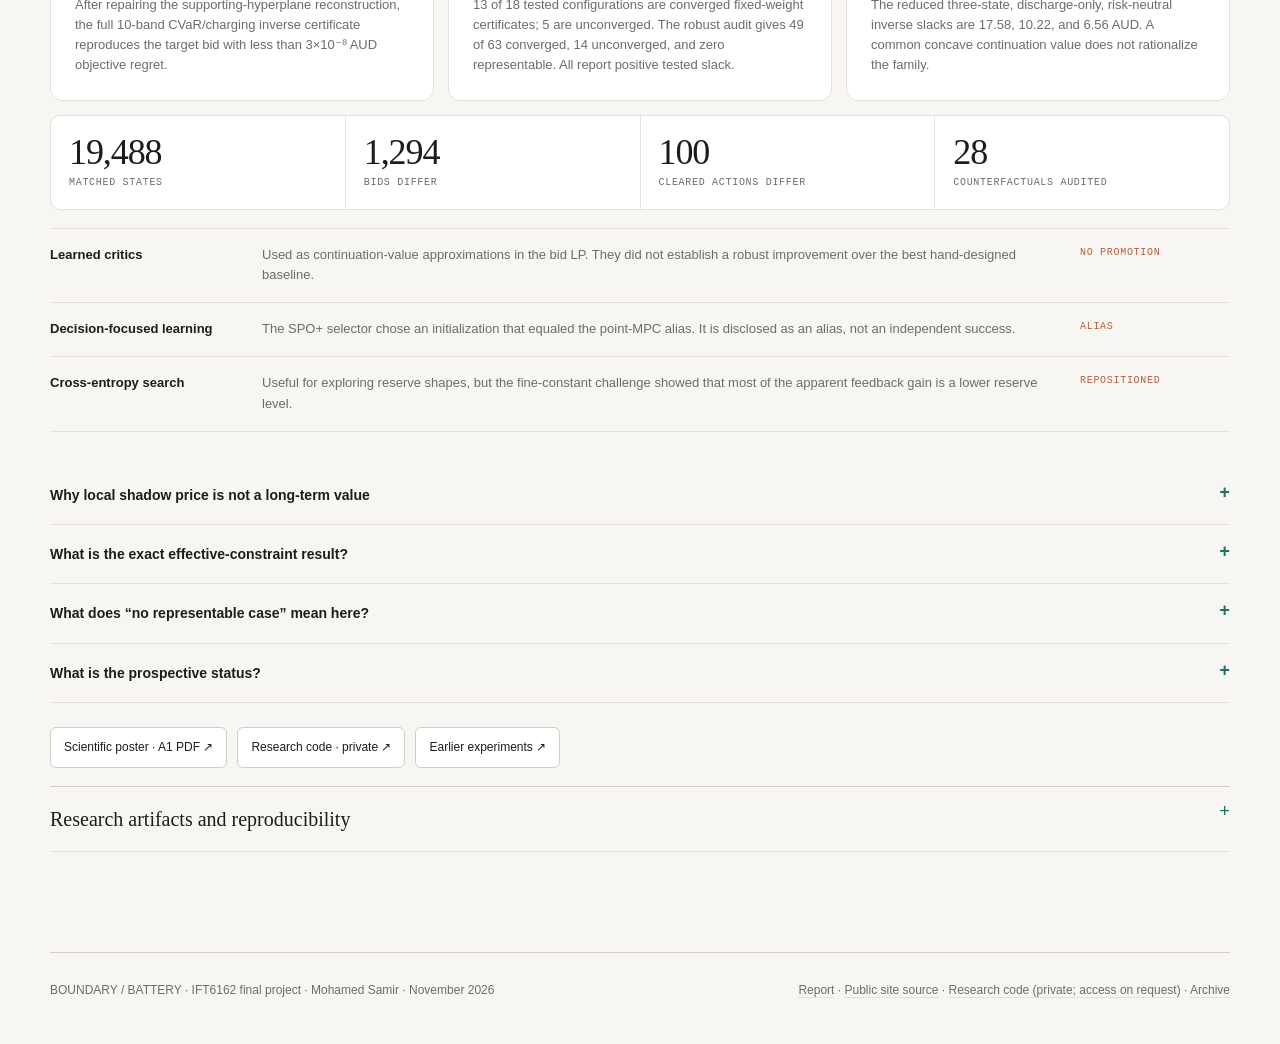
==== commit 9dba6c8e: "Add five-part narrative, learning experiments, simplified downloads" ====
--- a/index.html
+++ b/index.html
@@ -57,10 +57,18 @@
     <article class="reveal"><strong>−0.098</strong><span>Spearman correlation: local shadow price versus realized advantage</span><small>28 selected counterfactual interventions</small></article>
   </section>
 
+  <nav class="parts-nav reveal" aria-label="Research narrative">
+    <a href="#system"><span>I</span>Problem</a>
+    <a href="#learning"><span>II</span>What we built</a>
+    <a href="#replay"><span>III</span>Experiments</a>
+    <a href="#counterfactual"><span>IV</span>What we found</a>
+    <a href="#ledger"><span>V</span>What comes next</a>
+  </nav>
+
   <section class="section" id="system">
     <div class="section-head reveal">
       <div>
-        <p class="eyebrow">01 / The control problem</p>
+        <p class="eyebrow">Part I · The problem</p>
         <h2>A bid is a decision made before the price is known.</h2>
       </div>
       <p>The controller sees trailing prices and battery inventory. It submits a price-contingent charge and discharge curve. The market then clears that curve against an unknown price. The reserve row changes what the optimizer may offer, not what the market will accept.</p>
@@ -124,10 +132,41 @@
     </div>
   </section>
 
+  <section class="section" id="learning">
+    <div class="section-head reveal">
+      <div>
+        <p class="eyebrow">Part II · What we built</p>
+        <h2>Learning did real work. It did not win.</h2>
+      </div>
+      <p>We trained and evaluated learned critics, decision-focused selection and cross-entropy search. The honest result is a modest, regime-dependent learned gain—not a controller that beats every tuned baseline.</p>
+    </div>
+    <div class="evidence-grid">
+      <article class="evidence-card reveal">
+        <span class="tag teal">Learned critic</span>
+        <h3>+3,695 AUD</h3>
+        <p>Stress total over the hand-designed value at R = 6, with +758 AUD five-window mean. V22 later showed this is not robust to tuning the hand value on non-evaluation periods.</p>
+      </article>
+      <article class="evidence-card reveal">
+        <span class="tag rust">Paired seeds</span>
+        <h3>+619 / +3,076 / −326</h3>
+        <p>October, June and December AUD versus hand value at R = 6. The learned value wins 5/5 seeds in October and June but loses 5/5 in December: real, but regime-dependent.</p>
+      </article>
+      <article class="evidence-card reveal">
+        <span class="tag slate">SPO+ and CEM</span>
+        <h3>Alias / repositioned</h3>
+        <p>The SPO+ selector equals the point-MPC alias, not an independent success. CEM reserve search is dominated by the tuned-constant challenge: R = 15.80 captures 90.1% of V46's total gain.</p>
+      </article>
+    </div>
+    <details class="learning-details reveal">
+      <summary>What does this mean for the oral defense?</summary>
+      <p>The final V46 reserve rule is hand-designed. The project does not claim a learned controller that beats the tuned constant. The learning experiments are evidence about evaluation design, regime dependence and the difficulty of turning a local value estimate into a reliable policy improvement.</p>
+    </details>
+  </section>
+
   <section class="section" id="boundary">
     <div class="section-head reveal">
       <div>
-        <p class="eyebrow">02 / Constraint geometry</p>
+        <p class="eyebrow">Part II · What we built</p>
         <h2>Move the inventory. Watch the feasible action change.</h2>
       </div>
       <p>The shaded strip is the exact region where the V46 rule differs from <code>R = 16</code>. The sliders change the geometry of the admissible offer, not the market price or the bid optimizer.</p>
@@ -167,7 +206,7 @@
   <section class="section" id="bids">
     <div class="section-head reveal">
       <div>
-        <p class="eyebrow">03 / Bidding microscope</p>
+        <p class="eyebrow">Part II · What we built</p>
         <h2>See the actual optimizer, not only the allowance.</h2>
       </div>
       <p>Choose a saved event and inventory level. The chart shows the LP's actual discharge offers by price band for all three controllers, plus the realized price and cleared discharge.</p>
@@ -199,7 +238,7 @@
   <section class="section" id="replay">
     <div class="section-head reveal">
       <div>
-        <p class="eyebrow">04 / Saved trajectories</p>
+        <p class="eyebrow">Part III · Experiments</p>
         <h2>Follow two controllers through the same market.</h2>
       </div>
       <p>These are real seven-day V27 runs, exported from the simulator. The browser switches between saved arrays; it does not rerun the LP. Select an event and a day, then scrub or play.</p>
@@ -233,7 +272,7 @@
   <section class="section" id="atlas">
     <div class="section-head reveal">
       <div>
-        <p class="eyebrow">05 / The empirical atlas</p>
+        <p class="eyebrow">Part III · Experiments</p>
         <h2>All fourteen events. Both baselines.</h2>
       </div>
       <p>The five selection events and nine complementary events are shown together. Switch between the coarse scalar R = 16 and the tuned constant R = 15.80; the apparent advantage changes materially.</p>
@@ -272,7 +311,7 @@
   <section class="section" id="counterfactual">
     <div class="section-head reveal">
       <div>
-        <p class="eyebrow">06 / The counterfactual fork</p>
+        <p class="eyebrow">Part IV · What we found</p>
         <h2>Same sign of shadow price. Opposite sign of long-run value.</h2>
       </div>
       <p>Both interventions are in the February 2024 cluster. Both have a positive reserve-row shadow. Their future value diverges because the remaining price path changes what the stored energy is worth.</p>
@@ -310,7 +349,7 @@
   <section class="section" id="inverse">
     <div class="section-head reveal">
       <div>
-        <p class="eyebrow">07 / Inverse-optimization lab</p>
+        <p class="eyebrow">Part IV · What we found</p>
         <h2>Does one common V implement the whole family?</h2>
       </div>
       <p>A single bid can satisfy KKT and still fail to be part of one inventory-dependent policy. Choose an event and slope cap; filled markers are converged fixed-weight certificates, open markers are unresolved.</p>
@@ -347,7 +386,7 @@
   <section class="section" id="ledger">
     <div class="section-head reveal">
       <div>
-        <p class="eyebrow">08 / Research ledger</p>
+        <p class="eyebrow">Part V · What comes next</p>
         <h2>What we tried, what survived, what changed.</h2>
       </div>
       <p>Each row is a research family, not a version number. Expand for the method, strongest baseline, outcome and correction.</p>
@@ -387,7 +426,7 @@
   <section class="section" id="evidence">
     <div class="section-head reveal">
       <div>
-        <p class="eyebrow">09 / Evidence and limits</p>
+        <p class="eyebrow">Part V · Evidence and limits</p>
         <h2>What survives, and what the experiment does not prove.</h2>
       </div>
       <p>The economic comparison uses a reused 14-event validation panel. The complement was excluded from parameter selection but is not a fresh holdout. No FWER claim is made.</p>
@@ -442,18 +481,24 @@
       </details>
     </div>
 
-    <div class="downloads reveal" aria-label="Downloads">
-      <a class="download" href="downloads/final_report.pdf">Final report PDF ↗</a>
-      <a class="download" href="downloads/presentation.pdf">Slides PDF ↗</a>
-      <a class="download" href="downloads/solar-storage-poster.pdf">A1 poster PDF ↗</a>
-      <a class="download" href="downloads/v49_events14.csv">V49 14-event results CSV ↓</a>
-      <a class="download" href="downloads/v49_verification.json">V49 verification JSON ↗</a>
-      <a class="download" href="downloads/v49_provenance.json">V49 SHA256 provenance ↗</a>
-      <a class="download" href="https://github.com/mohamedsamirx/rl-final-project-site">Public site source ↗</a>
+    <div class="downloads primary-downloads reveal" aria-label="Primary links">
+      <a class="download" href="downloads/solar-storage-poster.pdf">Scientific poster · A1 PDF ↗</a>
       <a class="download" href="https://github.com/mohamedsamirx/RL_Final_Project">Research code · private ↗</a>
-      <a class="download" href="downloads/CODE_ACCESS.md">Code access note ↗</a>
-      <a class="download" href="archive.html">Earlier research archive ↗</a>
-    </div>
+      <a class="download" href="archive.html">Earlier experiments ↗</a>
+    </div>
+
+    <details class="artifact-details reveal">
+      <summary>Research artifacts and reproducibility</summary>
+      <div class="downloads" aria-label="Research artifacts">
+        <a class="download" href="downloads/final_report.pdf">Final report PDF ↗</a>
+        <a class="download" href="downloads/presentation.pdf">Slides PDF ↗</a>
+        <a class="download" href="downloads/v49_events14.csv">V49 14-event results CSV ↓</a>
+        <a class="download" href="downloads/v49_verification.json">V49 verification JSON ↗</a>
+        <a class="download" href="downloads/v49_provenance.json">V49 SHA256 provenance ↗</a>
+        <a class="download" href="https://github.com/mohamedsamirx/rl-final-project-site">Public site source ↗</a>
+        <a class="download" href="downloads/CODE_ACCESS.md">Code access note ↗</a>
+      </div>
+    </details>
   </section>
 </main>
 
--- a/v49.css
+++ b/v49.css
@@ -205,6 +205,47 @@
 .metrics span { display: block; margin-top: 10px; font-size: 14px; color: var(--ink-soft); }
 .metrics small { display: block; margin-top: 4px; font-size: 11px; color: var(--muted); }
 
+.parts-nav {
+  width: min(var(--max), calc(100% - 64px));
+  margin: 22px auto 0;
+  display: grid;
+  grid-template-columns: repeat(5, 1fr);
+  border-top: 1px solid var(--line-strong);
+  border-bottom: 1px solid var(--line);
+}
+.parts-nav a {
+  display: flex;
+  align-items: baseline;
+  gap: 9px;
+  padding: 16px 12px;
+  text-decoration: none;
+  color: var(--muted);
+  font-size: 12px;
+  border-right: 1px solid var(--line);
+  transition: color .2s ease, background .2s ease;
+}
+.parts-nav a:last-child { border-right: 0; }
+.parts-nav a:hover { color: var(--ink); background: var(--paper-deep); }
+.parts-nav span {
+  font-family: var(--mono);
+  font-size: 9px;
+  letter-spacing: .08em;
+  color: var(--teal);
+}
+.learning-details { margin-top: 18px; }
+.artifact-details {
+  margin-top: 18px;
+  border-top: 1px solid var(--line-strong);
+  border-bottom: 1px solid var(--line);
+}
+.artifact-details > summary {
+  font-family: var(--serif);
+  font-size: 20px;
+  font-weight: 500;
+  padding: 16px 0;
+}
+.artifact-details .downloads { margin: 0 0 18px; }
+
 .section { padding: 112px 0 0; }
 .section-head {
   display: grid;
@@ -575,6 +616,12 @@
 :focus-visible { outline: 2px solid var(--teal); outline-offset: 3px; }
 .sr-only { position: absolute; width: 1px; height: 1px; padding: 0; margin: -1px; overflow: hidden; clip: rect(0,0,0,0); white-space: nowrap; border: 0; }
 
+@media (max-width: 1120px) {
+  nav { gap: 12px; }
+  nav a { font-size: 12px; }
+  .site-header { gap: 16px; }
+}
+
 @media (max-width: 980px) {
   .hero { grid-template-columns: 1fr; min-height: auto; padding-top: 64px; }
   .hero-panel { max-width: 520px; }
@@ -597,7 +644,10 @@
   nav { gap: 12px; }
   nav a { font-size: 12px; }
   nav a:not(.nav-cta) { display: none; }
-  .section, .hero, .metrics, .site-footer { width: calc(100% - 40px); }
+  .section, .hero, .metrics, .site-footer, .parts-nav { width: calc(100% - 40px); }
+  .parts-nav { grid-template-columns: 1fr 1fr; }
+  .parts-nav a:nth-child(2n) { border-right: 0; }
+  .parts-nav a:nth-child(n+3) { border-top: 1px solid var(--line); }
   .hero { padding: 52px 0 36px; }
   .hero h1 { font-size: clamp(50px, 15vw, 70px); }
   .lede { font-size: 17px; }
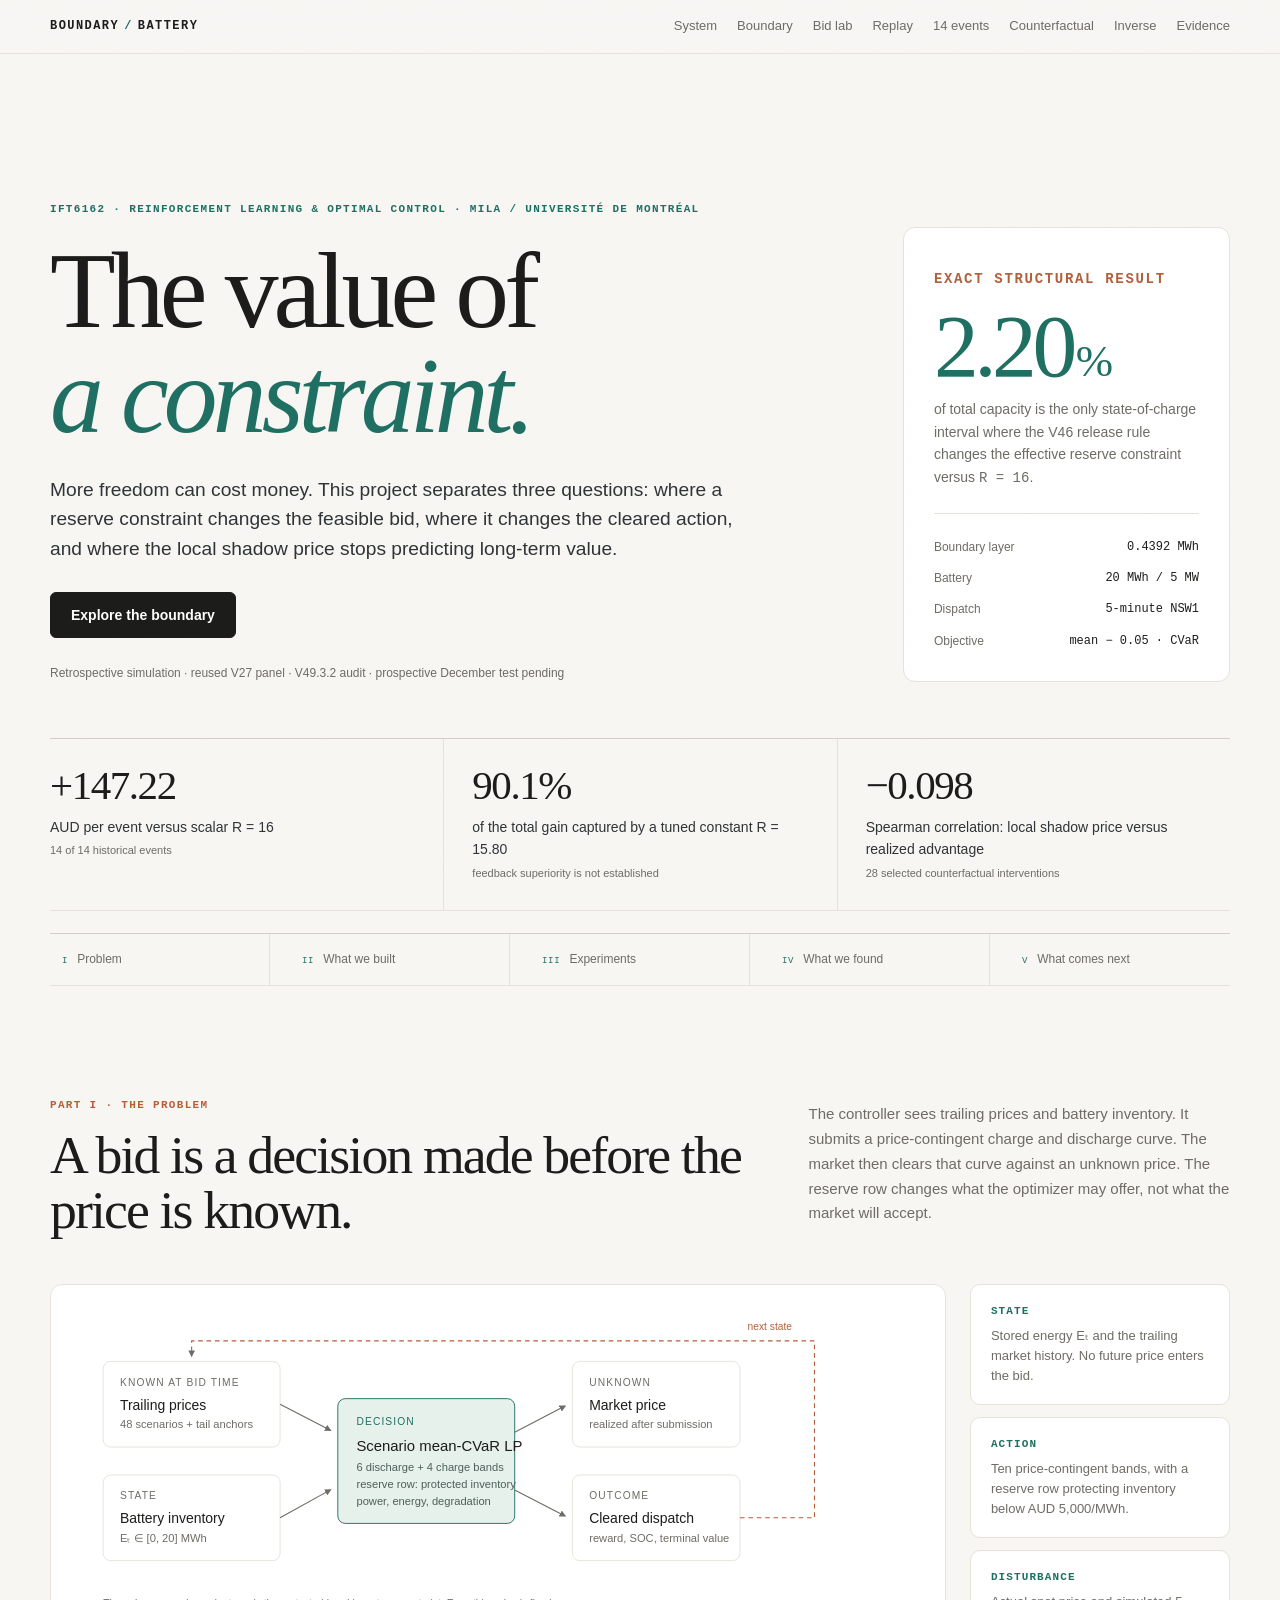
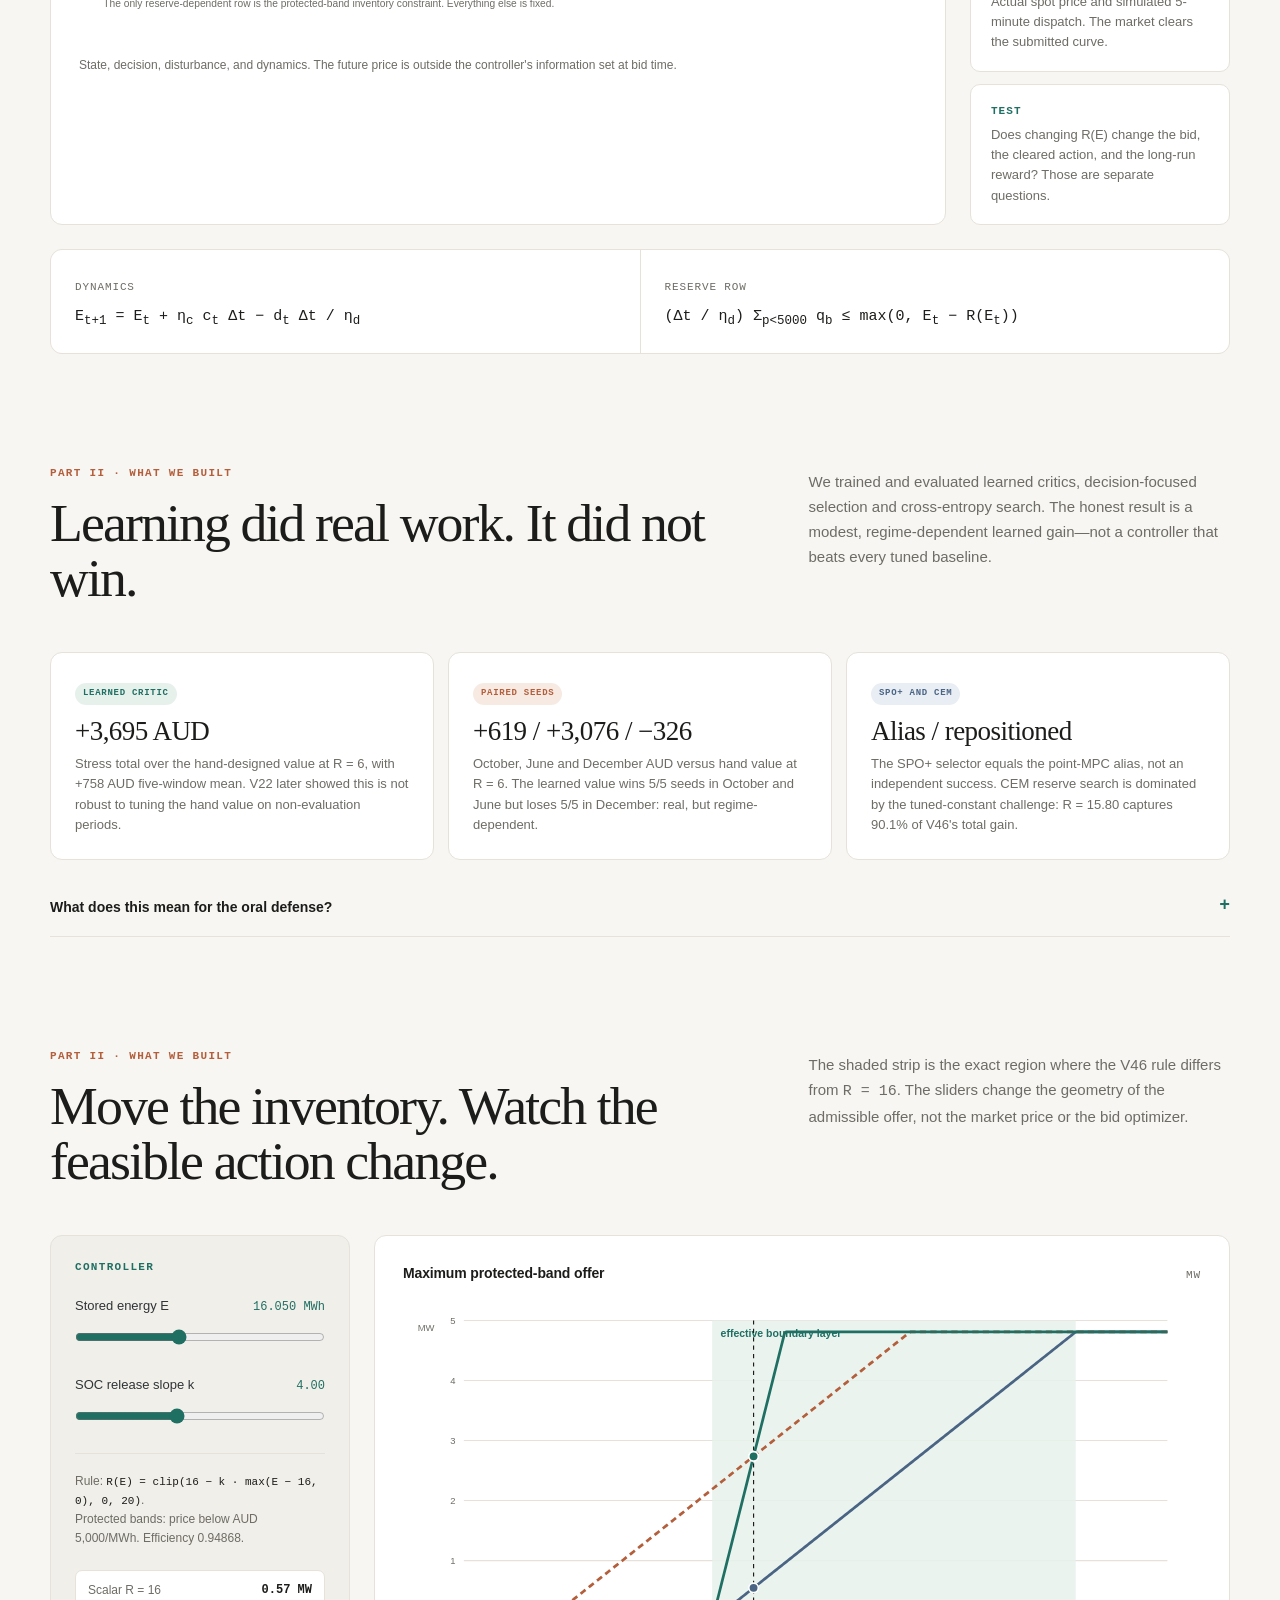
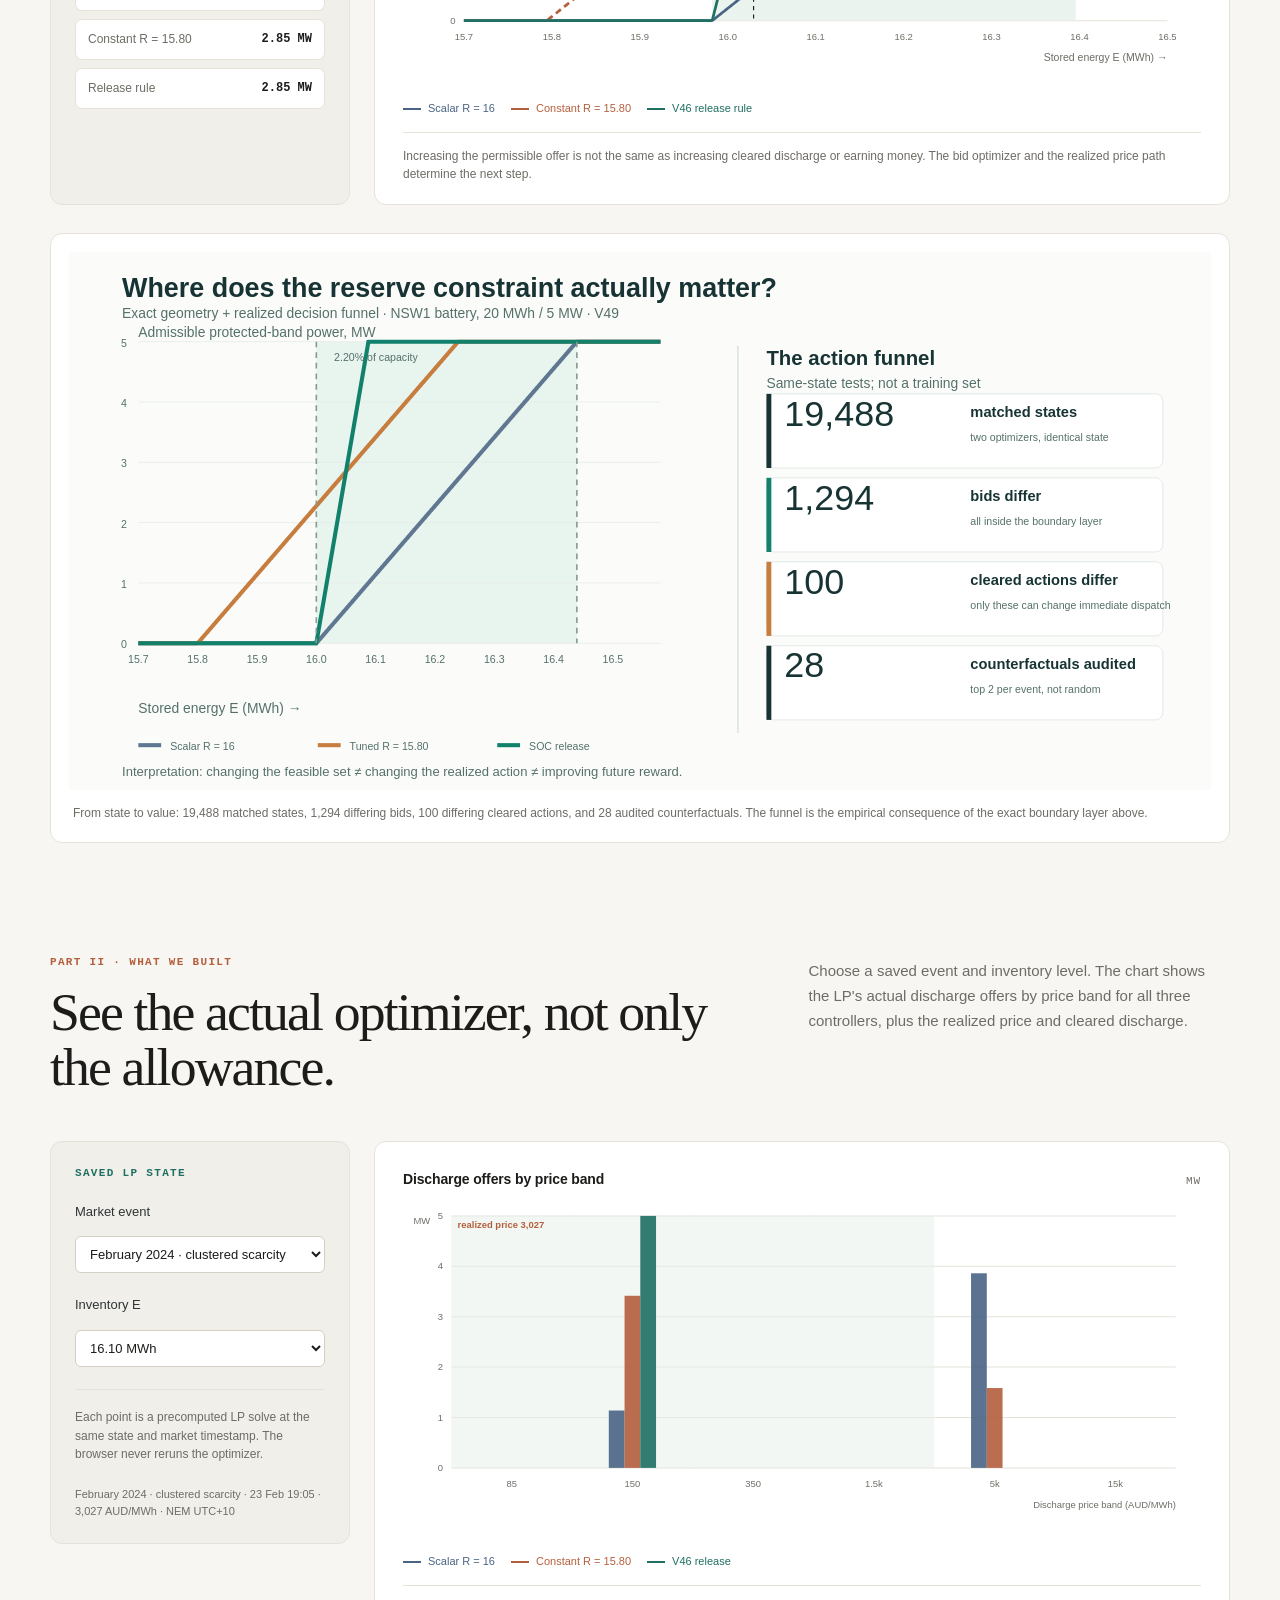
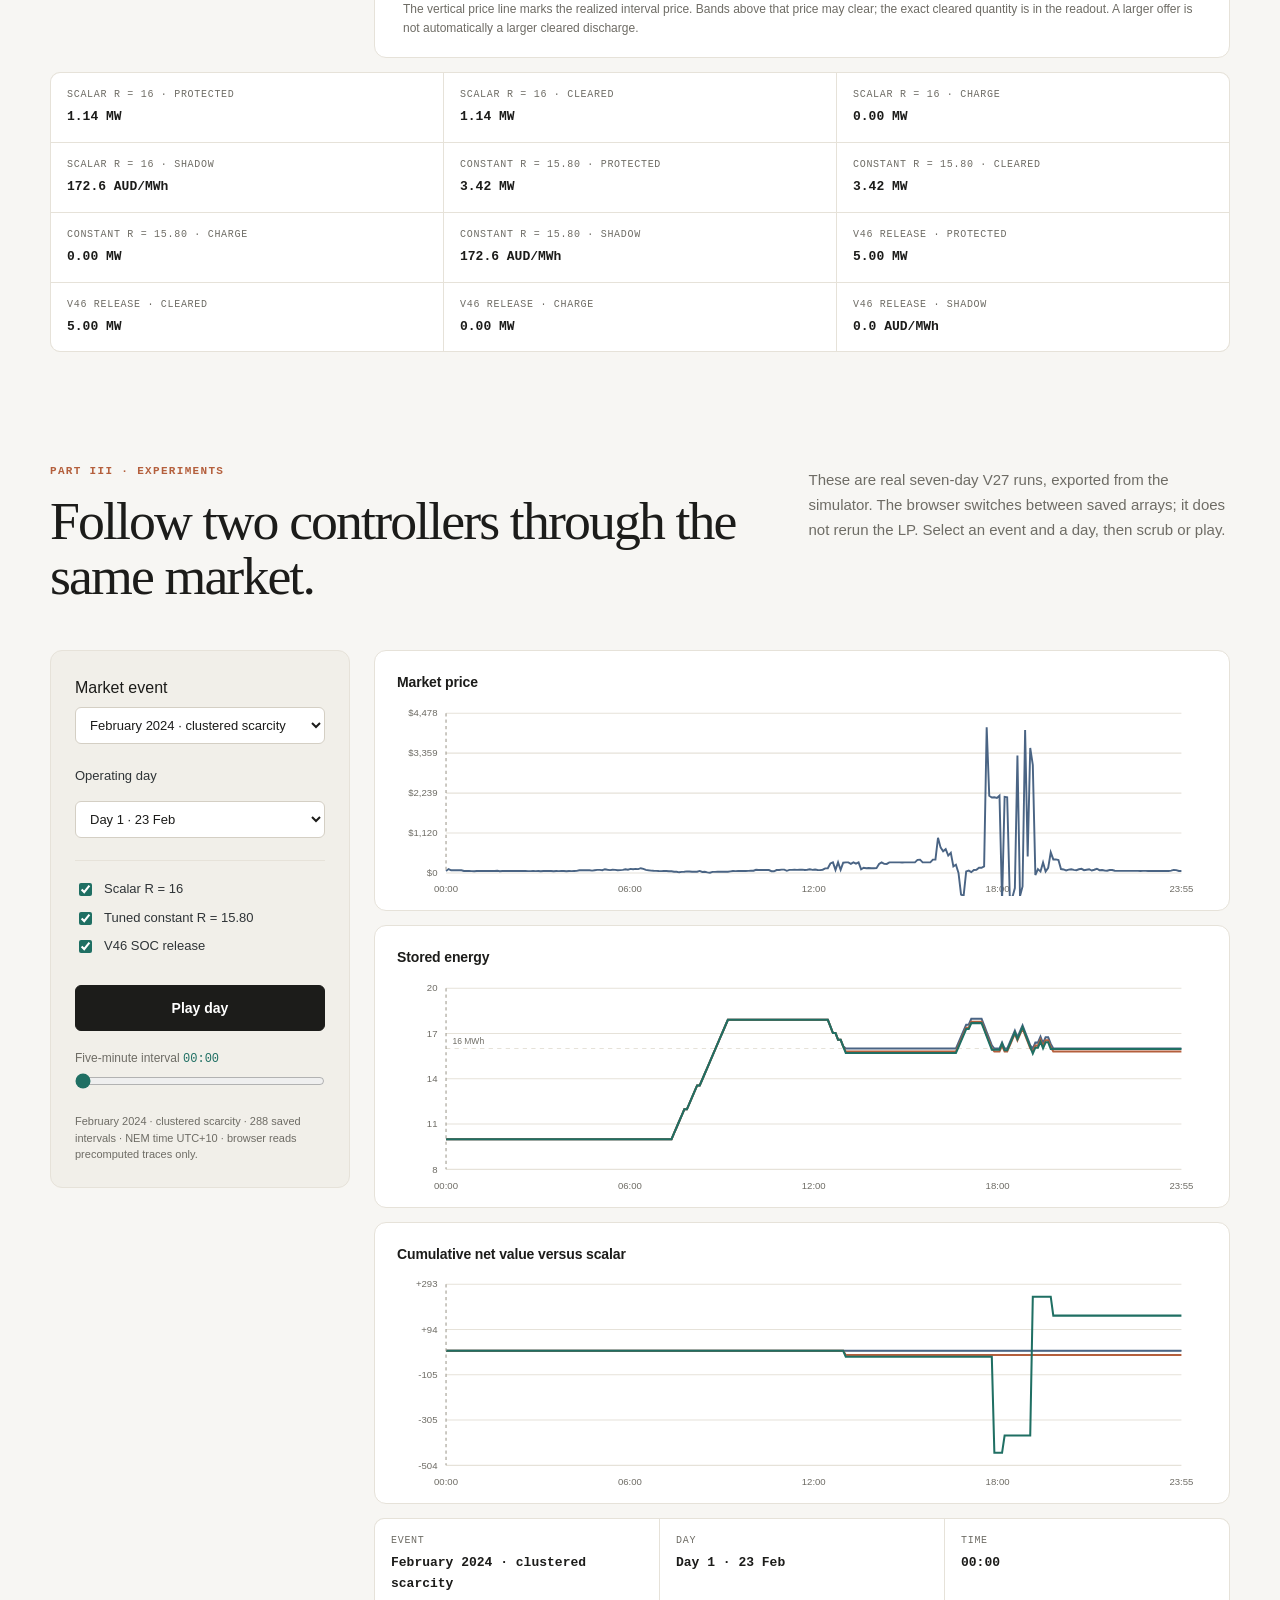
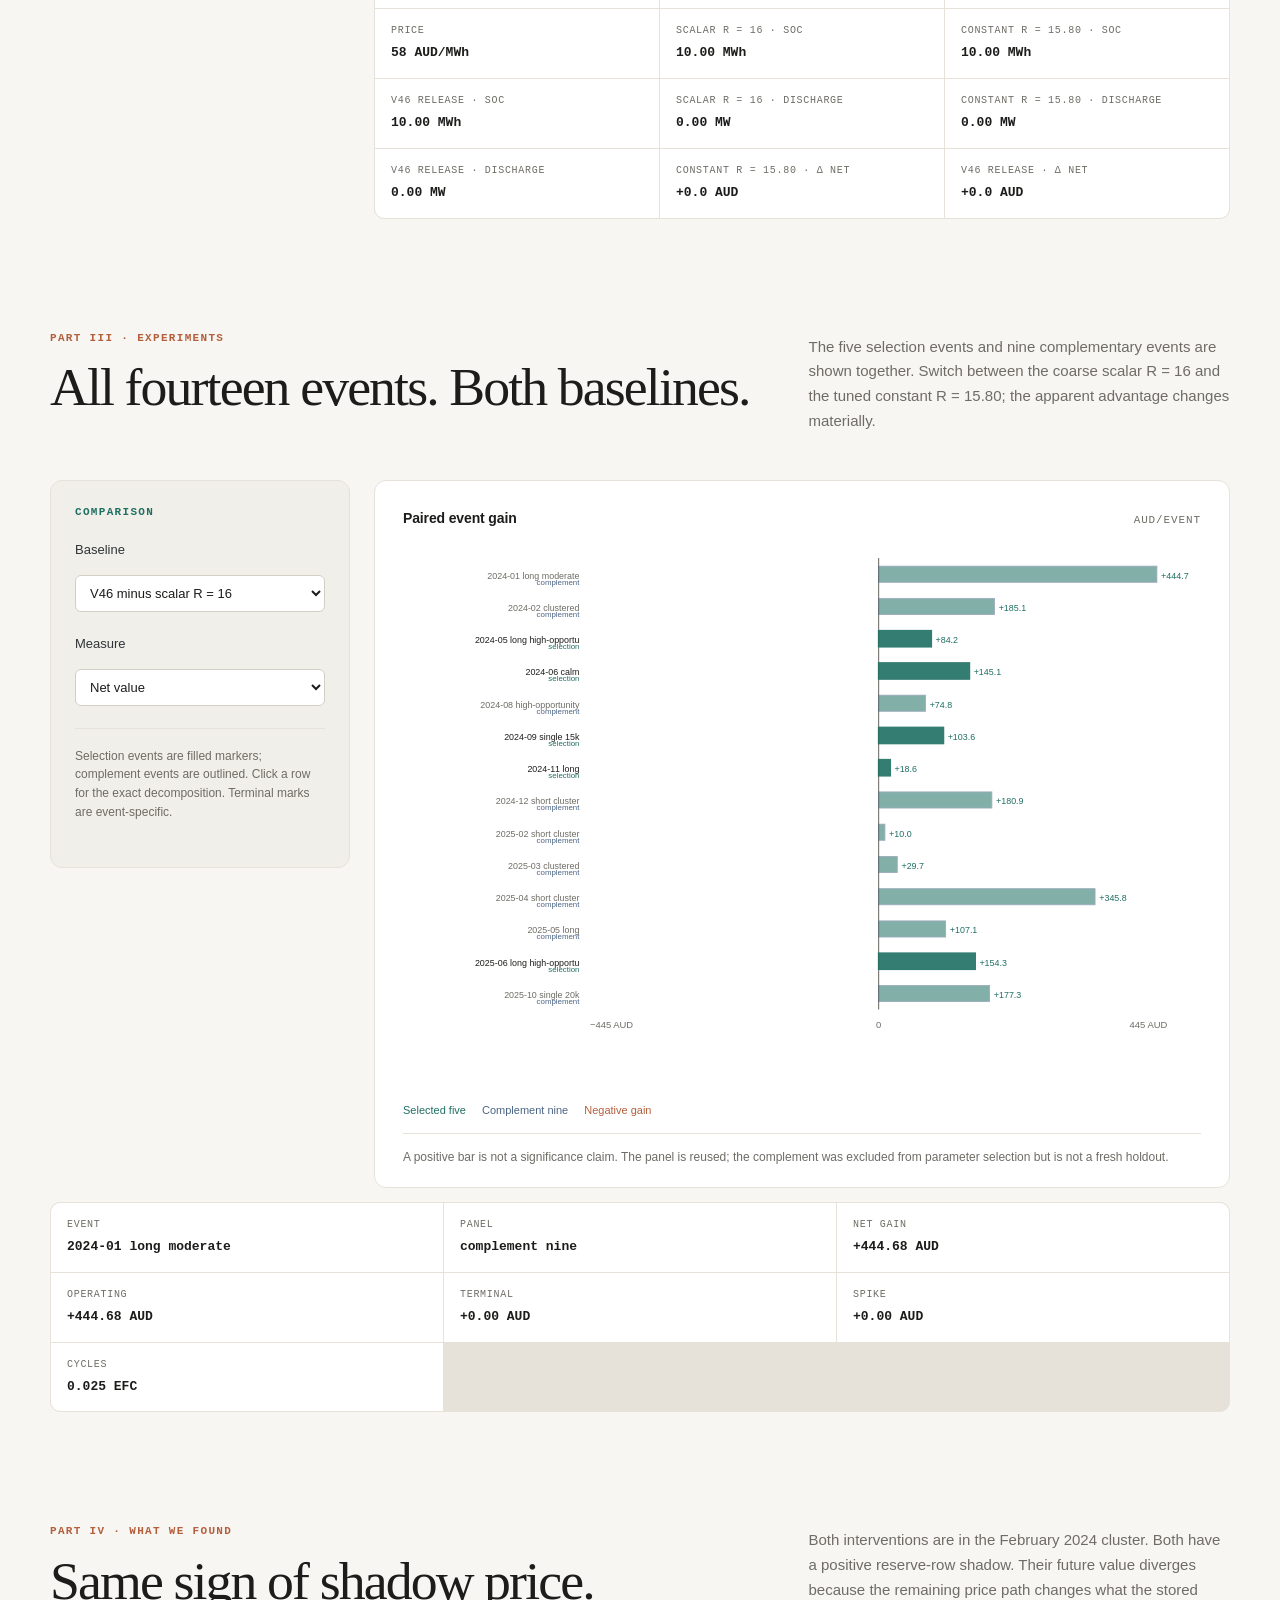
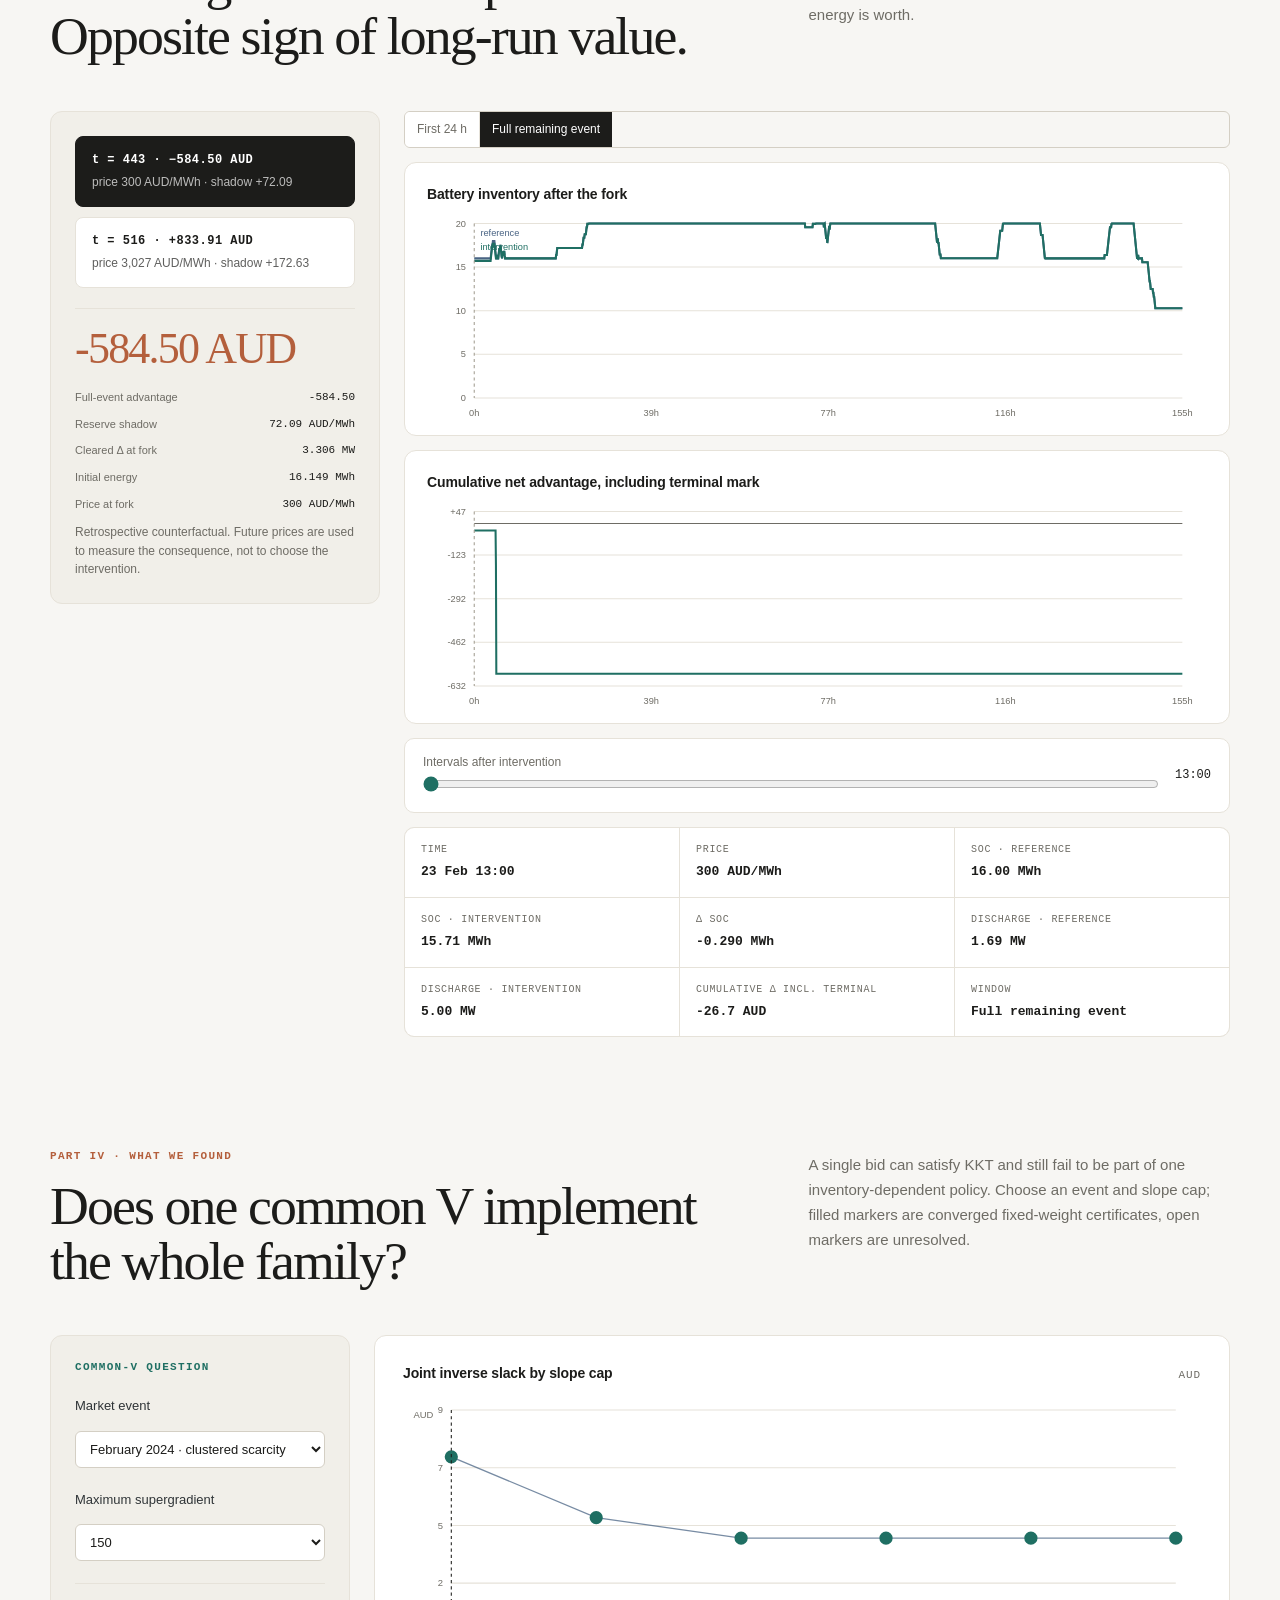
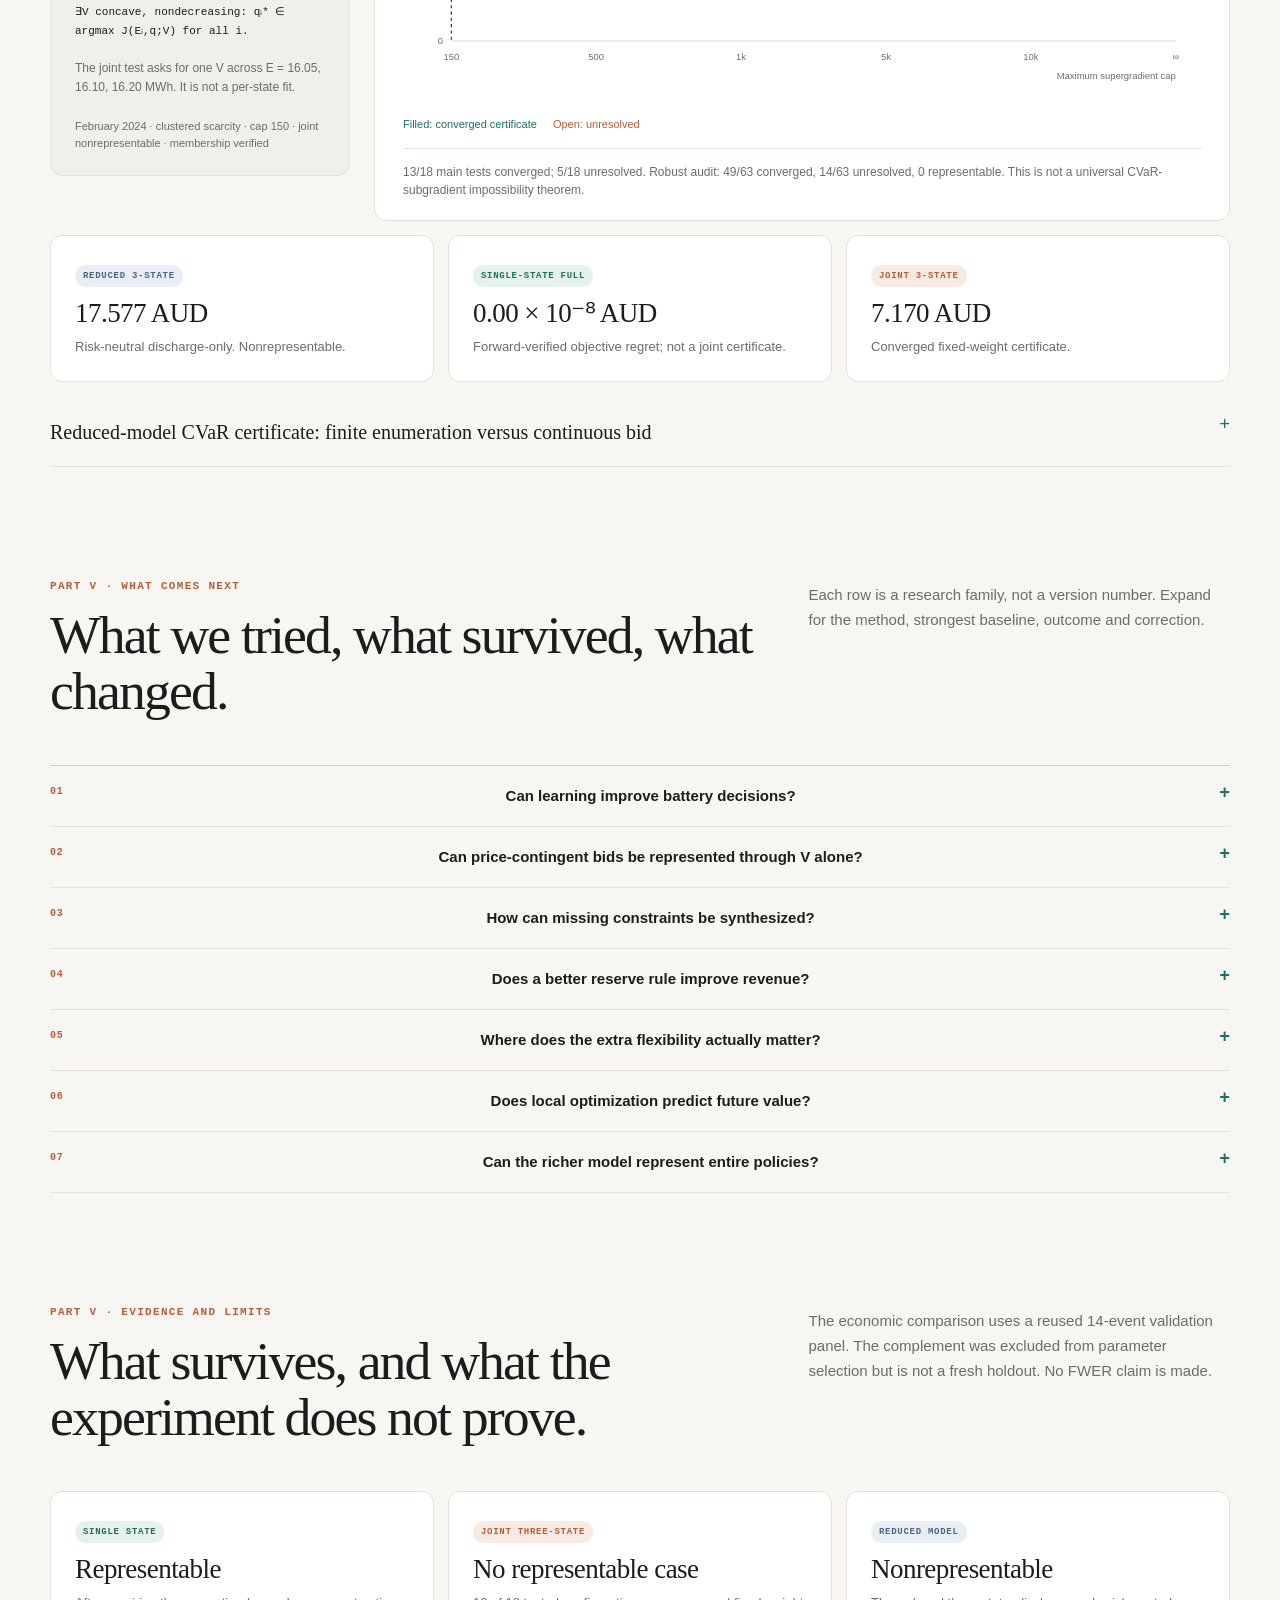
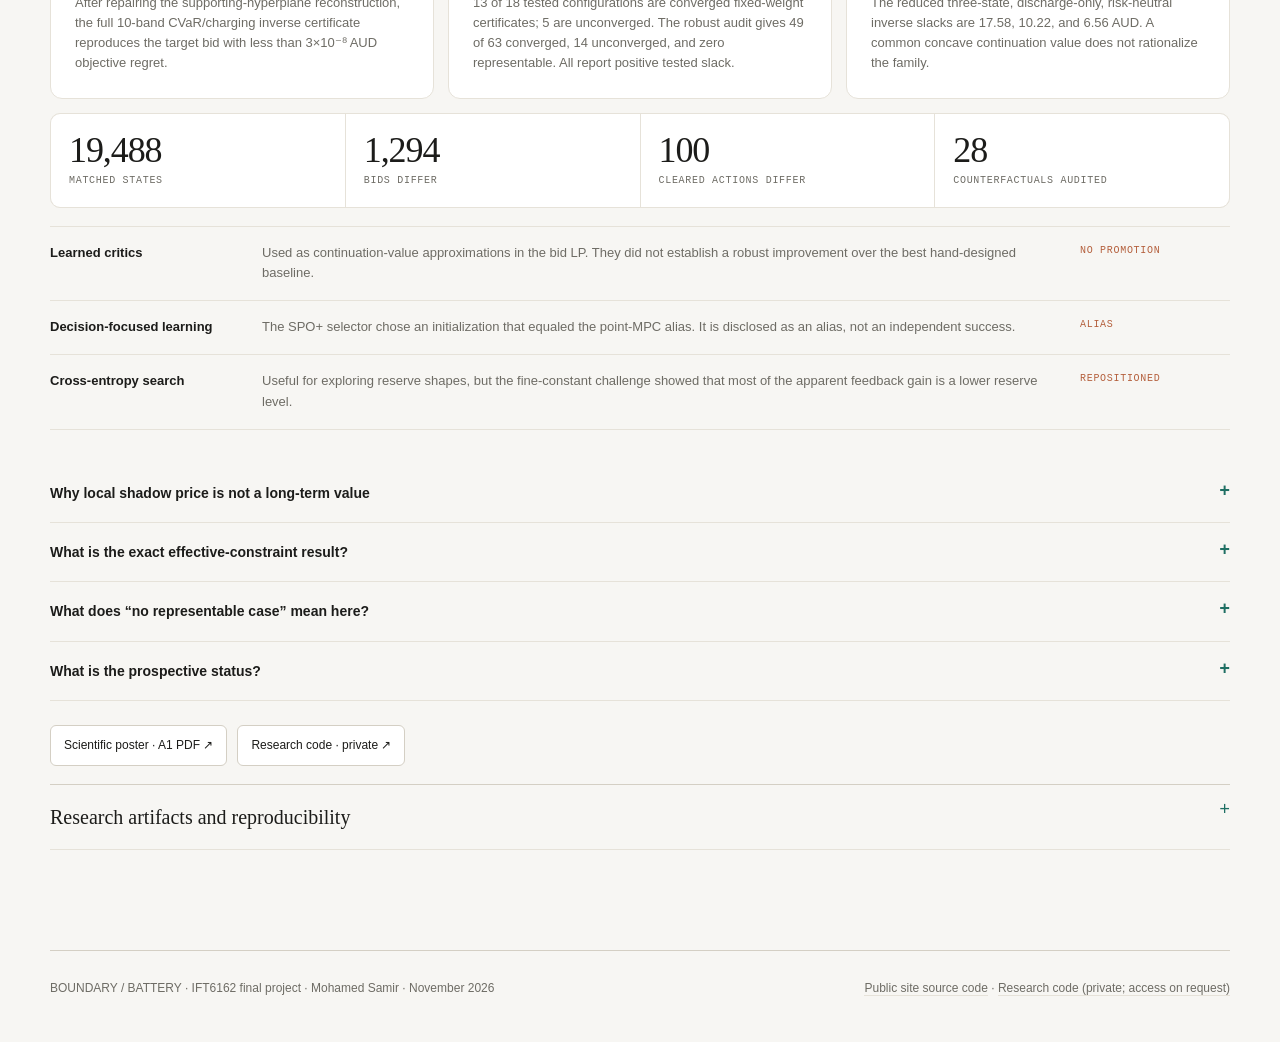
==== commit 41084378: "Remove report and archive links; rename public source link" ====
--- a/index.html
+++ b/index.html
@@ -21,7 +21,6 @@
     <a href="#counterfactual">Counterfactual</a>
     <a href="#inverse">Inverse</a>
     <a href="#evidence">Evidence</a>
-    <a class="nav-cta" href="downloads/final_report.pdf">Report ↗</a>
   </nav>
 </header>
 
@@ -33,7 +32,6 @@
       <p class="lede">More freedom can cost money. This project separates three questions: where a reserve constraint changes the feasible bid, where it changes the cleared action, and where the local shadow price stops predicting long-term value.</p>
       <div class="hero-actions">
         <a class="btn" href="#boundary">Explore the boundary</a>
-        <a class="text-link" href="downloads/final_report.pdf">Read the 16-page report ↗</a>
       </div>
       <p class="fine">Retrospective simulation · reused V27 panel · V49.3.2 audit · prospective December test pending</p>
     </div>
@@ -484,18 +482,16 @@
     <div class="downloads primary-downloads reveal" aria-label="Primary links">
       <a class="download" href="downloads/solar-storage-poster.pdf">Scientific poster · A1 PDF ↗</a>
       <a class="download" href="https://github.com/mohamedsamirx/RL_Final_Project">Research code · private ↗</a>
-      <a class="download" href="archive.html">Earlier experiments ↗</a>
     </div>
 
     <details class="artifact-details reveal">
       <summary>Research artifacts and reproducibility</summary>
       <div class="downloads" aria-label="Research artifacts">
-        <a class="download" href="downloads/final_report.pdf">Final report PDF ↗</a>
         <a class="download" href="downloads/presentation.pdf">Slides PDF ↗</a>
         <a class="download" href="downloads/v49_events14.csv">V49 14-event results CSV ↓</a>
         <a class="download" href="downloads/v49_verification.json">V49 verification JSON ↗</a>
         <a class="download" href="downloads/v49_provenance.json">V49 SHA256 provenance ↗</a>
-        <a class="download" href="https://github.com/mohamedsamirx/rl-final-project-site">Public site source ↗</a>
+        <a class="download" href="https://github.com/mohamedsamirx/rl-final-project-site">Public site source code ↗</a>
         <a class="download" href="downloads/CODE_ACCESS.md">Code access note ↗</a>
       </div>
     </details>
@@ -504,7 +500,7 @@
 
 <footer class="site-footer">
   <div>BOUNDARY / BATTERY · IFT6162 final project · Mohamed Samir · November 2026</div>
-  <div><a href="downloads/final_report.pdf">Report</a> · <a href="https://github.com/mohamedsamirx/rl-final-project-site">Public site source</a> · <a href="https://github.com/mohamedsamirx/RL_Final_Project">Research code (private; access on request)</a> · <a href="archive.html">Archive</a></div>
+  <div><a href="https://github.com/mohamedsamirx/rl-final-project-site">Public site source code</a> · <a href="https://github.com/mohamedsamirx/RL_Final_Project">Research code (private; access on request)</a></div>
 </footer>
 </body>
 </html>
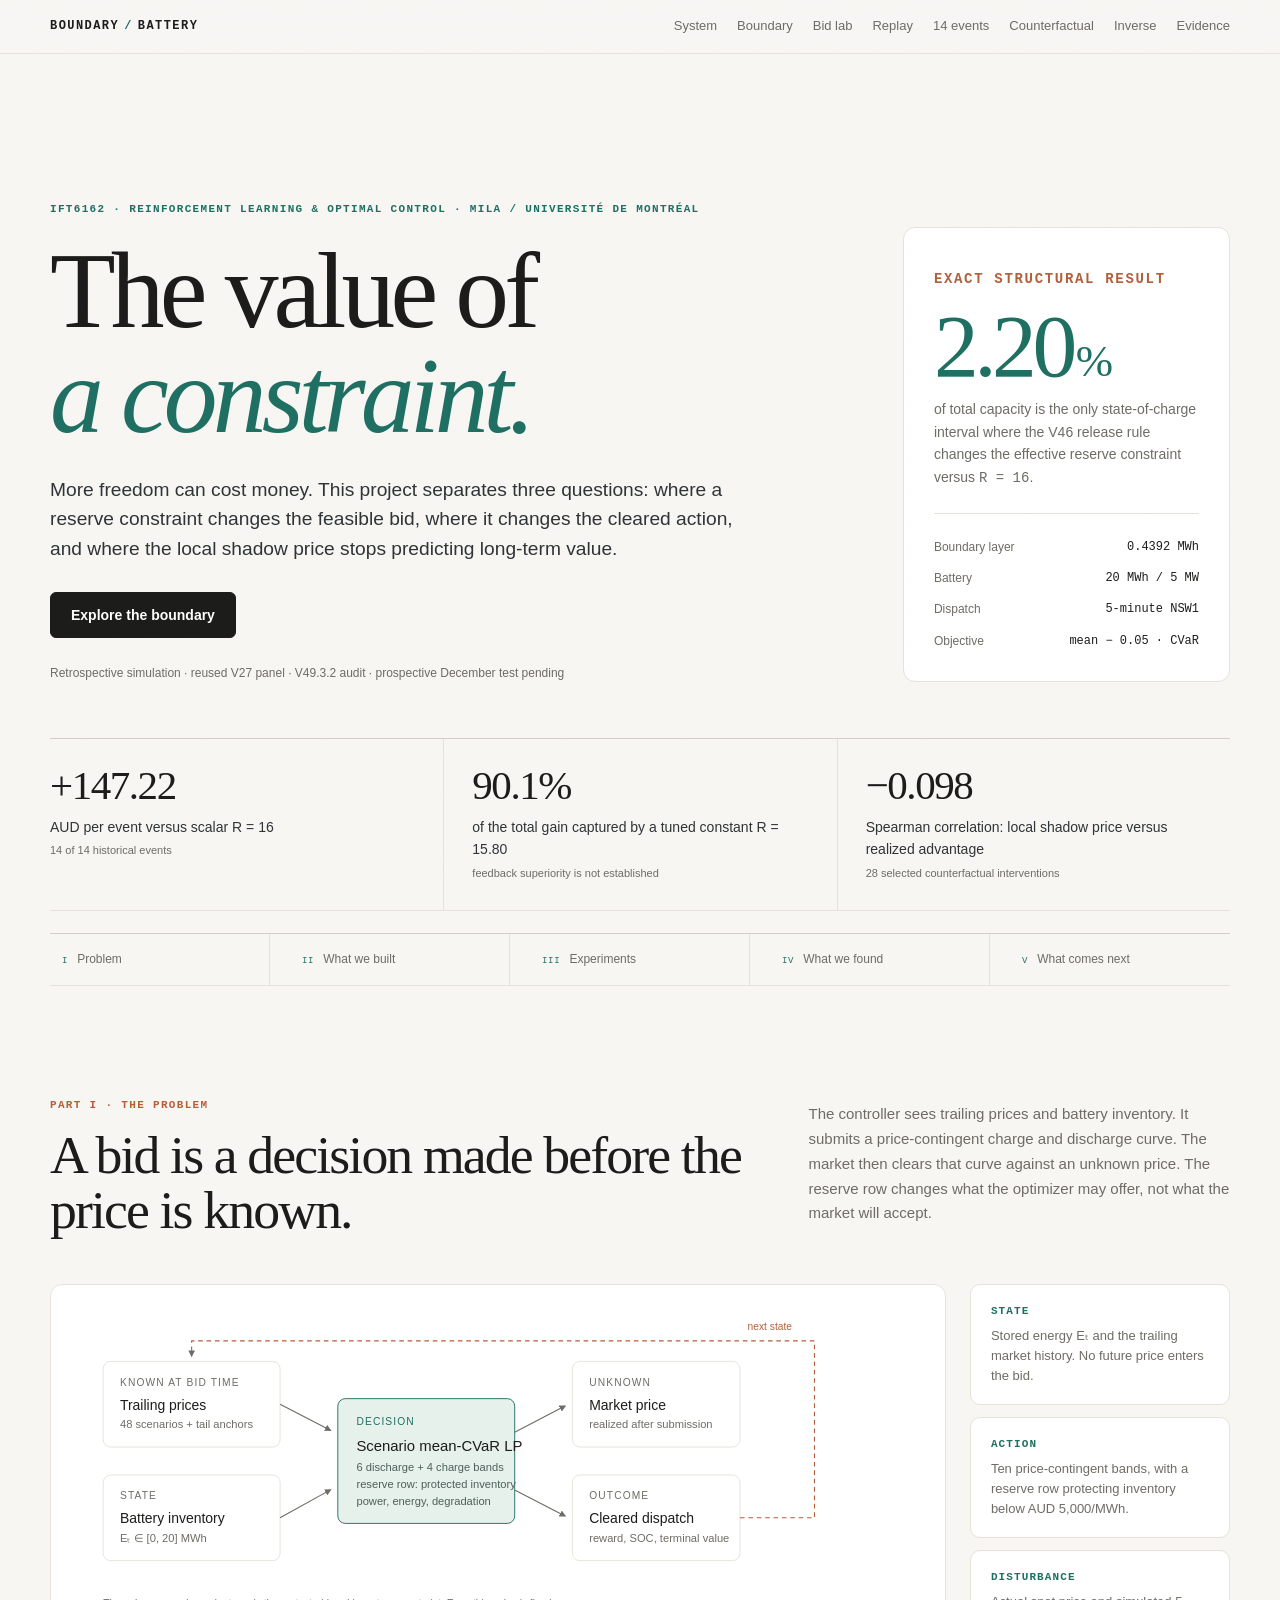
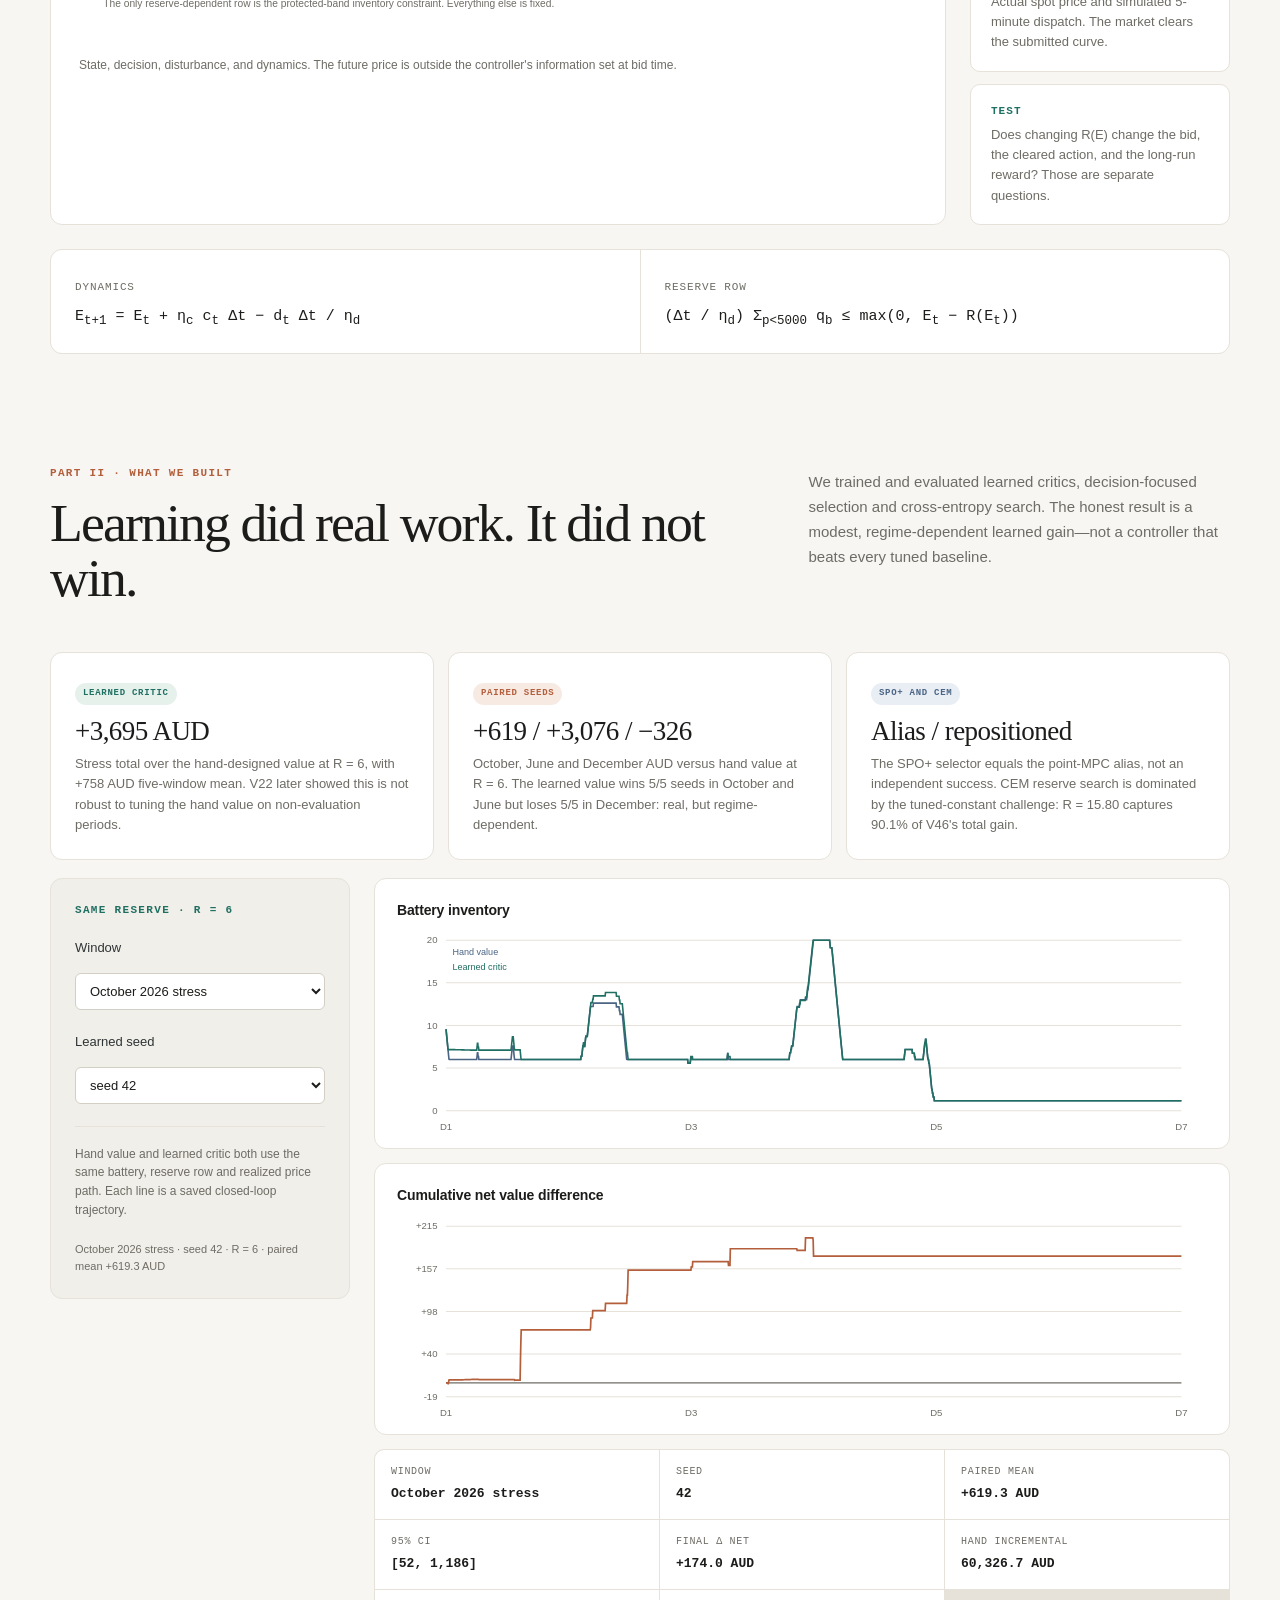
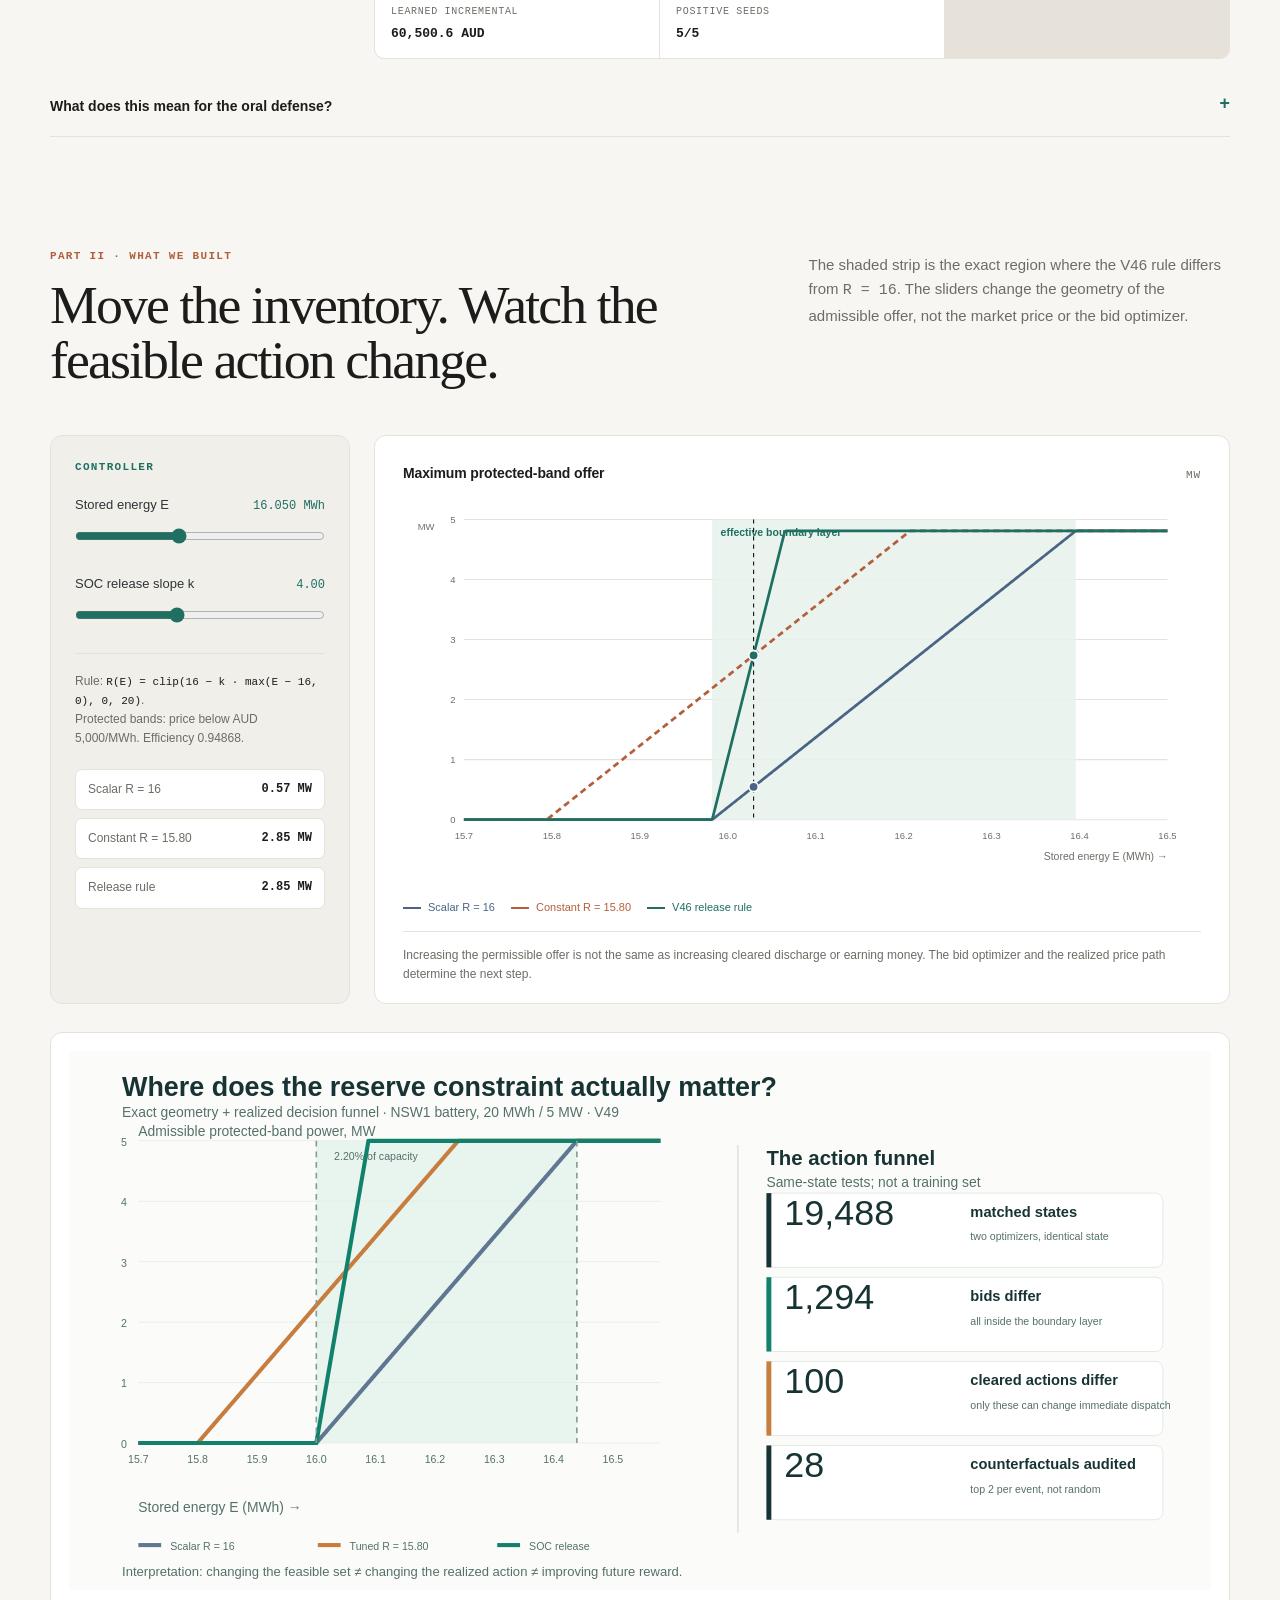
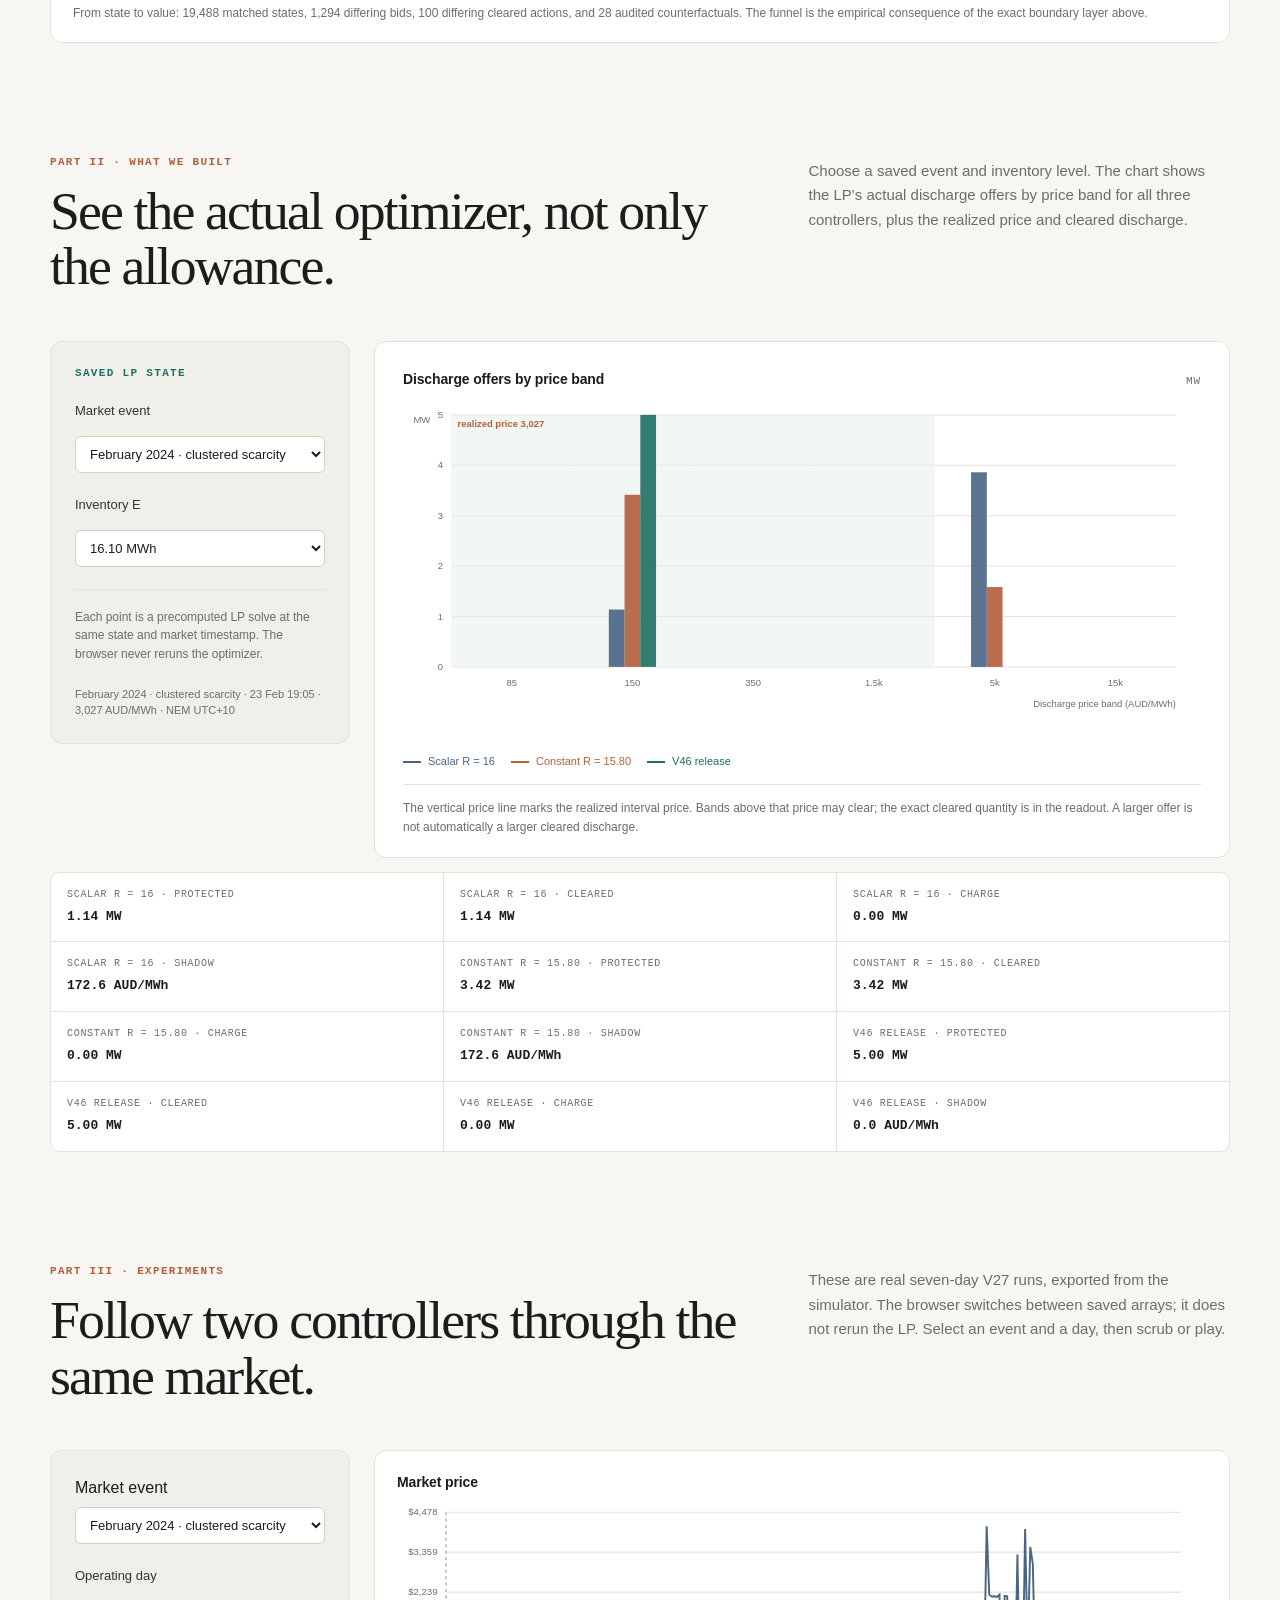
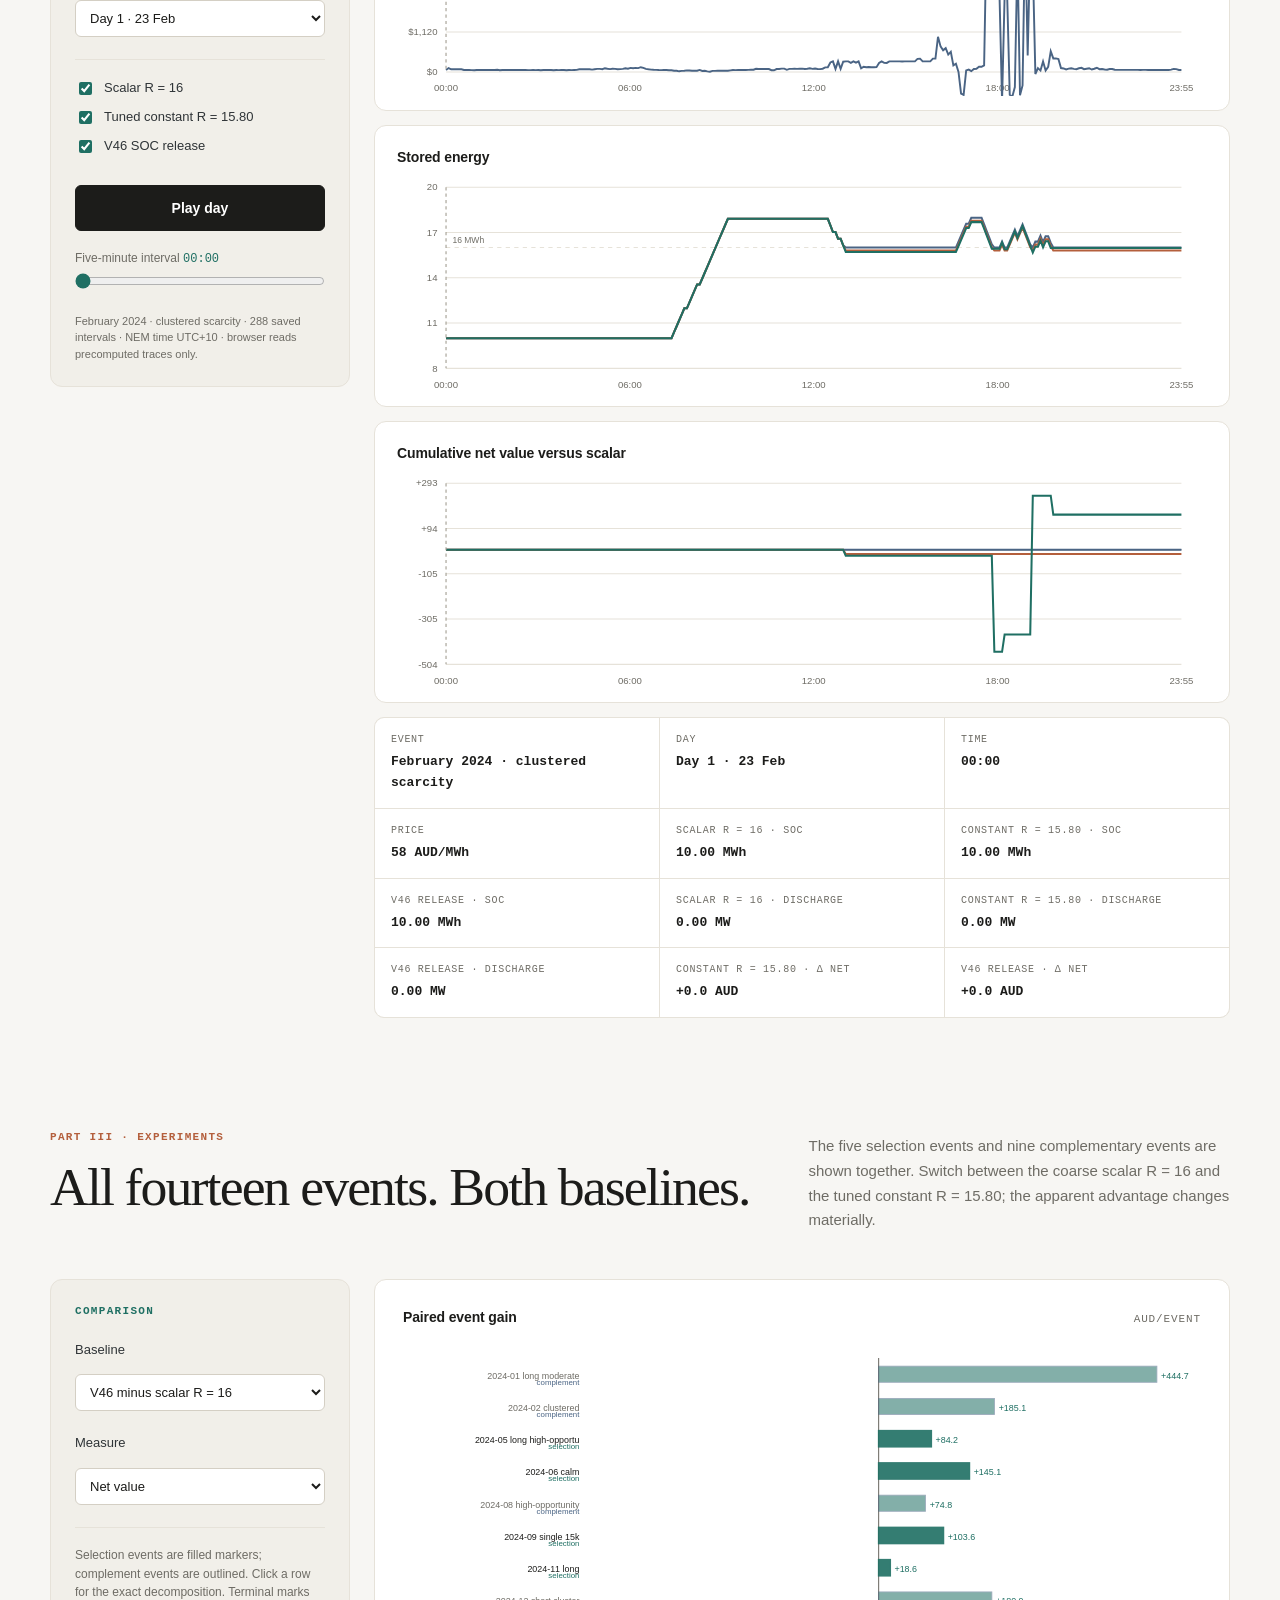
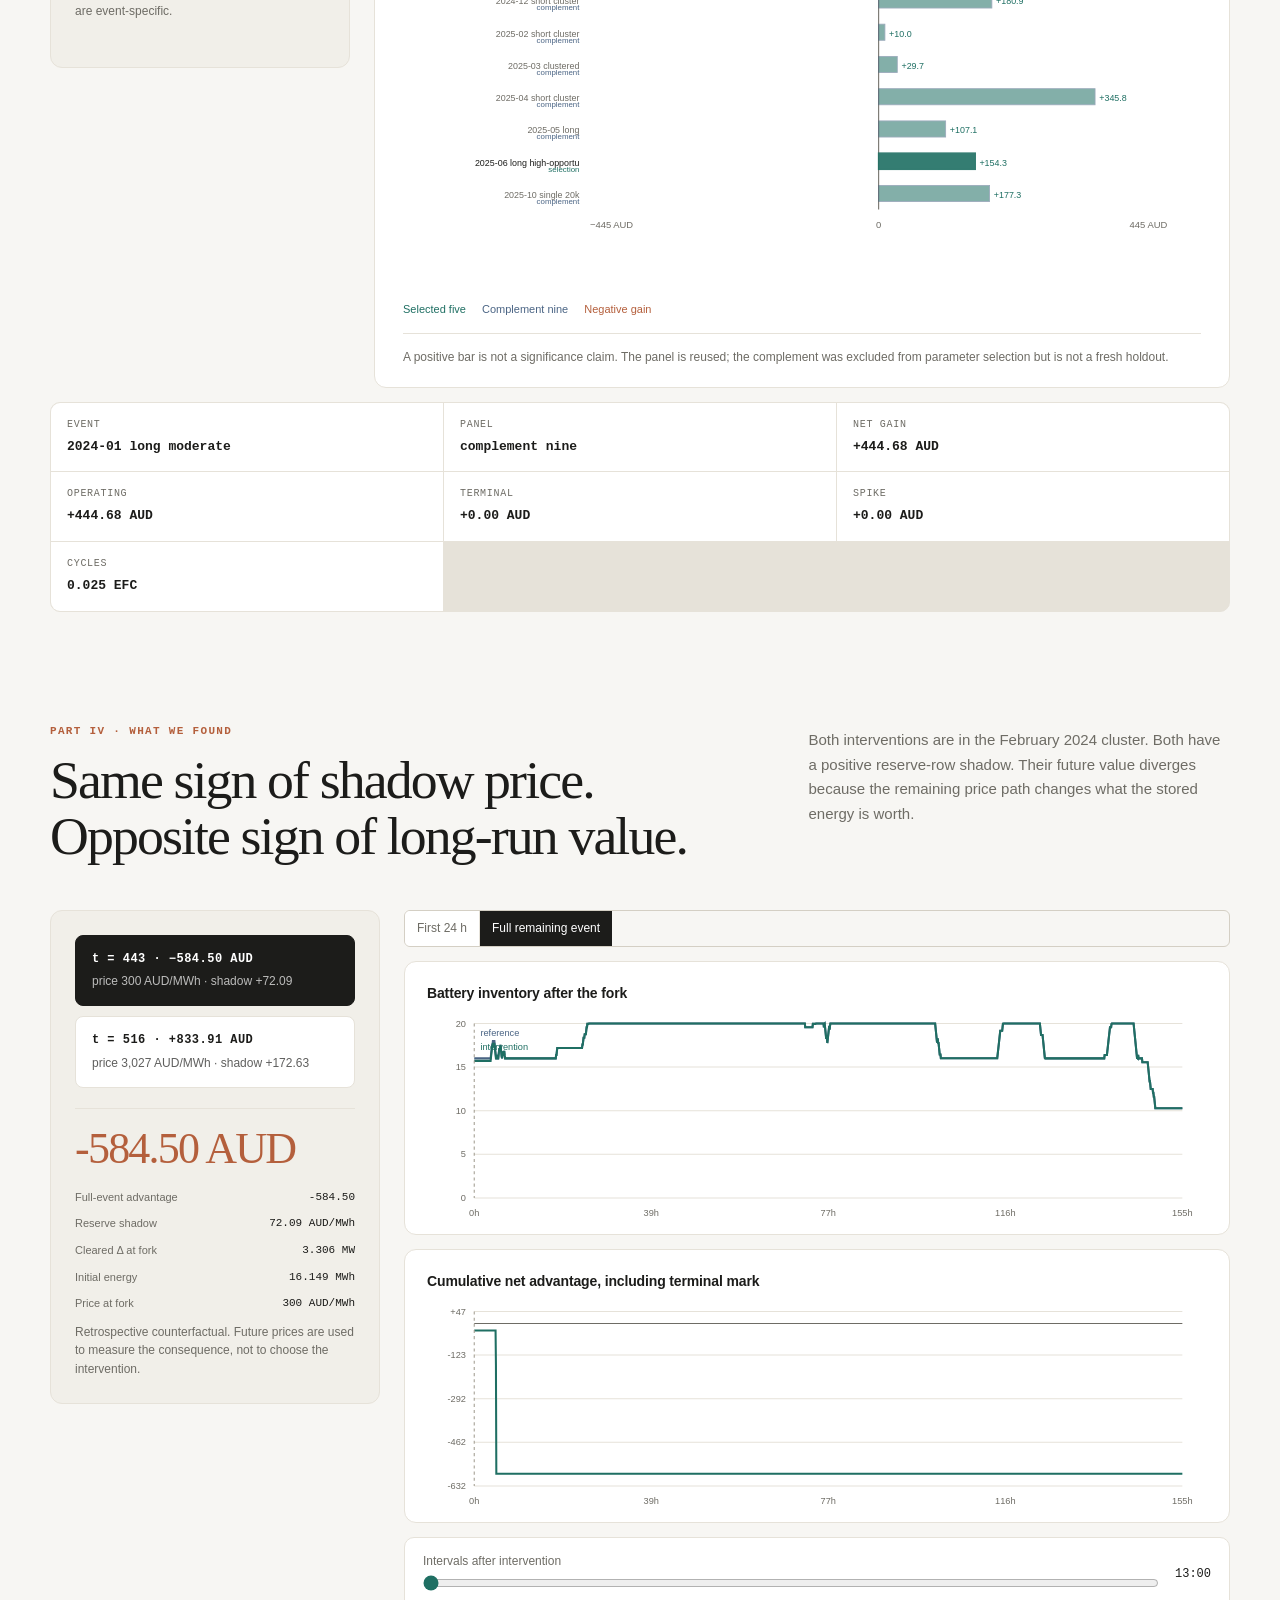
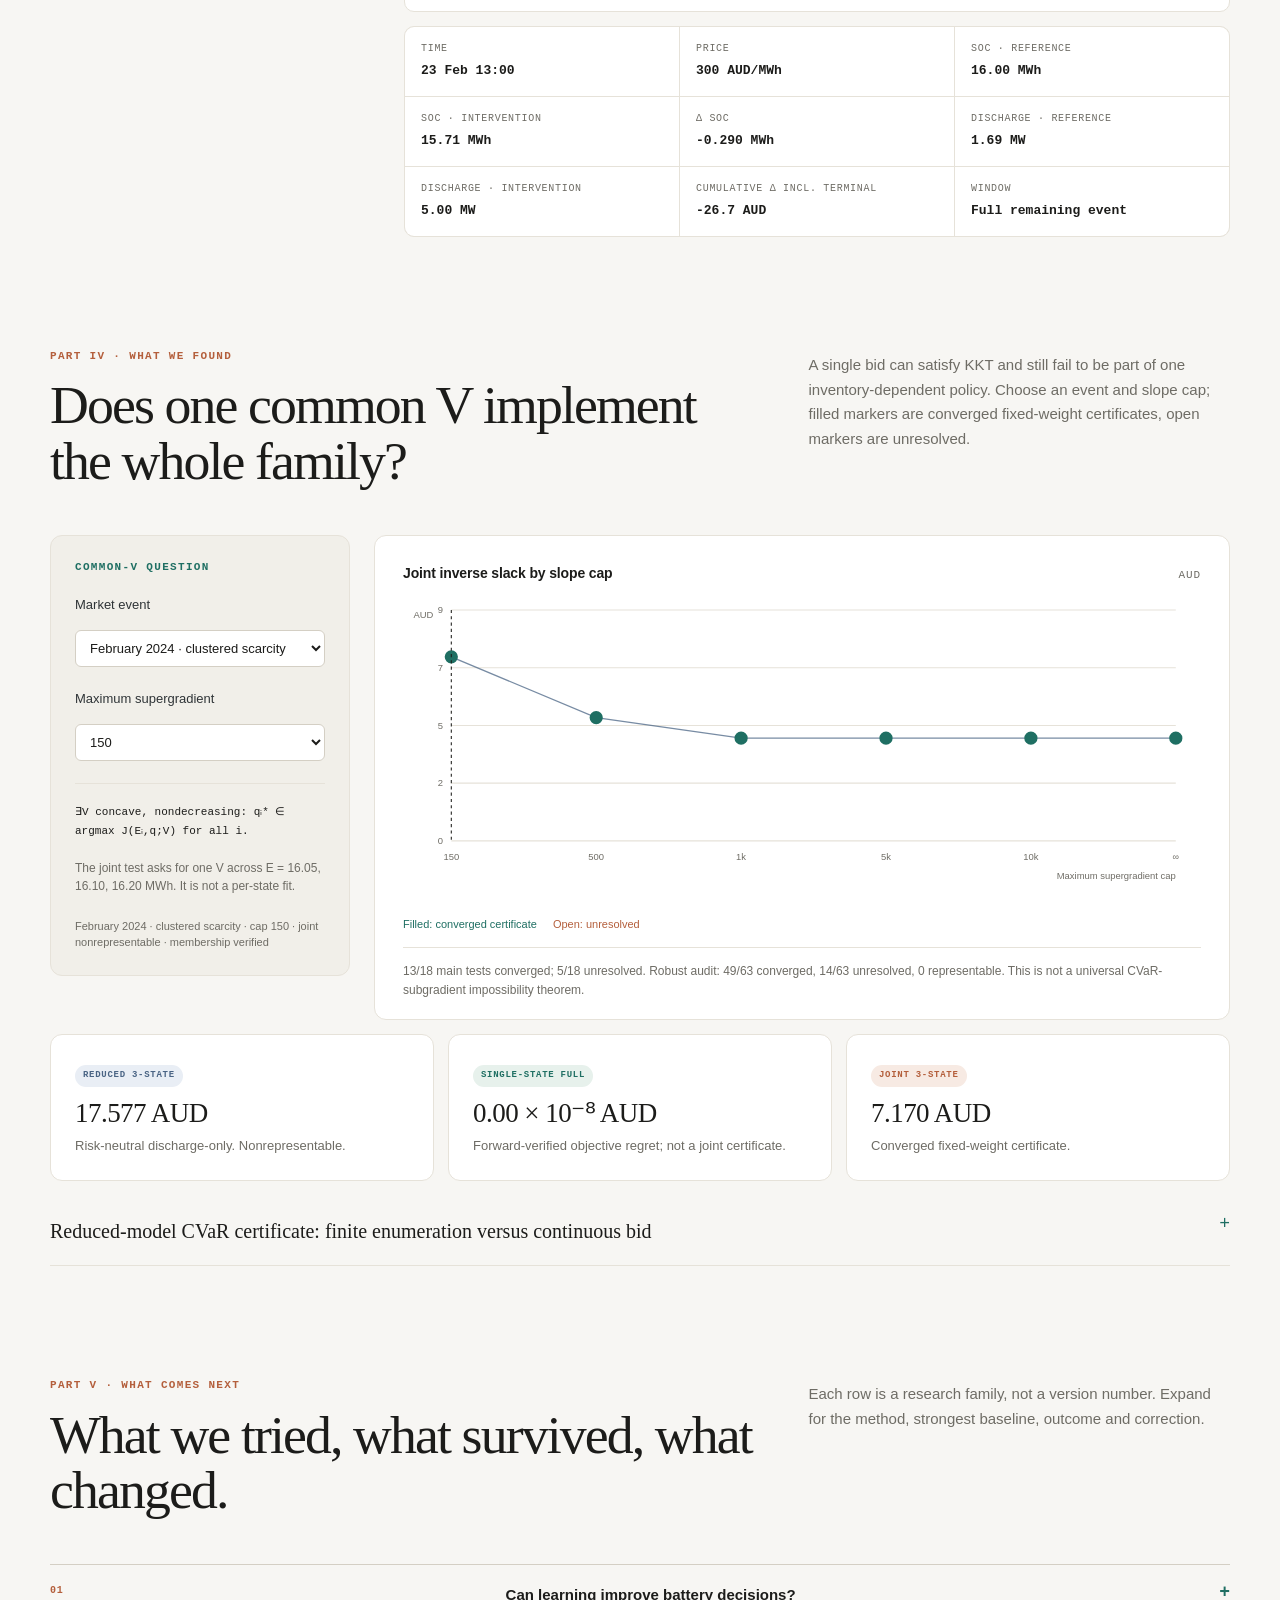
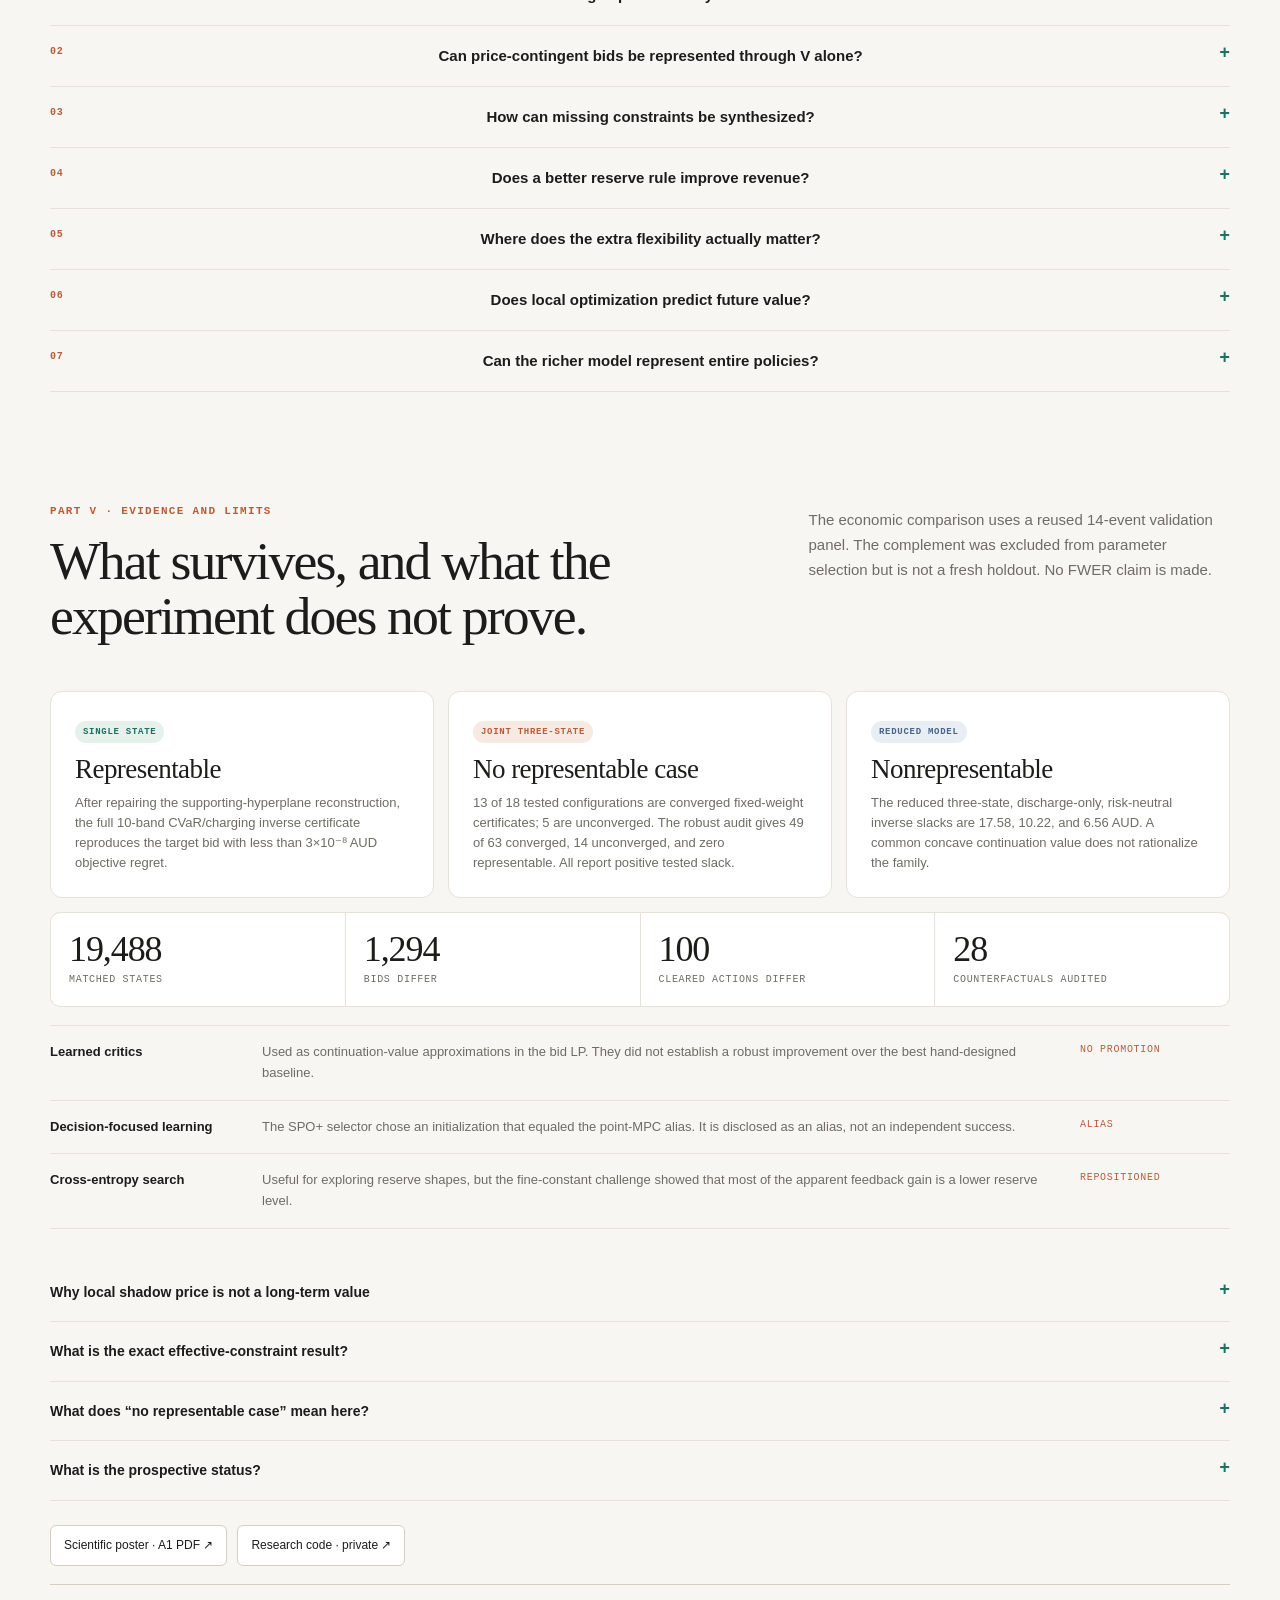
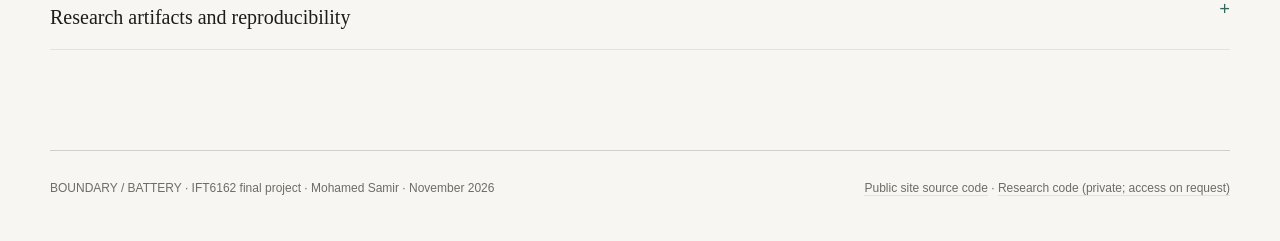
==== commit f8cffd19: "Remove unlinked report/archive; add learned-critic trajectories" ====
--- a/index.html
+++ b/index.html
@@ -155,6 +155,23 @@
         <p>The SPO+ selector equals the point-MPC alias, not an independent success. CEM reserve search is dominated by the tuned-constant challenge: R = 15.80 captures 90.1% of V46's total gain.</p>
       </article>
     </div>
+    <div class="learning-lab reveal">
+      <aside class="lab-controls">
+        <p class="micro">Same reserve · R = 6</p>
+        <label for="learnWindow">Window</label>
+        <select id="learnWindow"></select>
+        <label for="learnSeed" class="control-label">Learned seed</label>
+        <select id="learnSeed"></select>
+        <div class="rule-note">Hand value and learned critic both use the same battery, reserve row and realized price path. Each line is a saved closed-loop trajectory.</div>
+        <p class="status-line" id="learnStatus">Loading V21 trajectories…</p>
+      </aside>
+      <div class="learning-charts">
+        <div class="chart-card"><h3>Battery inventory</h3><svg id="learnEnergyChart" viewBox="0 0 760 200" role="img" aria-label="Hand-value and learned-critic battery inventory trajectories"></svg></div>
+        <div class="chart-card"><h3>Cumulative net value difference</h3><svg id="learnDiffChart" viewBox="0 0 760 200" role="img" aria-label="Cumulative net value difference between learned critic and hand value"></svg></div>
+        <div class="replay-readout" id="learnReadout" aria-live="polite"></div>
+      </div>
+    </div>
+
     <details class="learning-details reveal">
       <summary>What does this mean for the oral defense?</summary>
       <p>The final V46 reserve rule is hand-designed. The project does not claim a learned controller that beats the tuned constant. The learning experiments are evidence about evaluation design, regime dependence and the difficulty of turning a local value estimate into a reliable policy improvement.</p>
--- a/v49.css
+++ b/v49.css
@@ -232,6 +232,14 @@
   letter-spacing: .08em;
   color: var(--teal);
 }
+.learning-lab {
+  display: grid;
+  grid-template-columns: 300px minmax(0, 1fr);
+  gap: 24px;
+  align-items: start;
+  margin-top: 18px;
+}
+.learning-charts { display: grid; gap: 14px; min-width: 0; }
 .learning-details { margin-top: 18px; }
 .artifact-details {
   margin-top: 18px;
@@ -247,6 +255,7 @@
 .artifact-details .downloads { margin: 0 0 18px; }
 
 .section { padding: 112px 0 0; }
+section[id] { scroll-margin-top: 86px; }
 .section-head {
   display: grid;
   grid-template-columns: minmax(0, 1.25fr) minmax(260px, .75fr);
@@ -627,7 +636,7 @@
   .hero-panel { max-width: 520px; }
   .section-head { grid-template-columns: 1fr; gap: 18px; }
   .system-grid, .lab-shell, .replay-shell, .fork-shell,
-  .bid-shell, .atlas-shell, .inverse-shell { grid-template-columns: 1fr; }
+  .bid-shell, .atlas-shell, .inverse-shell, .learning-lab { grid-template-columns: 1fr; }
   .lab-controls, .replay-controls, .fork-controls { order: 1; }
   .lab-chart, .replay-charts, .fork-charts { order: 2; }
   .replay-readout { grid-template-columns: repeat(2, 1fr); }
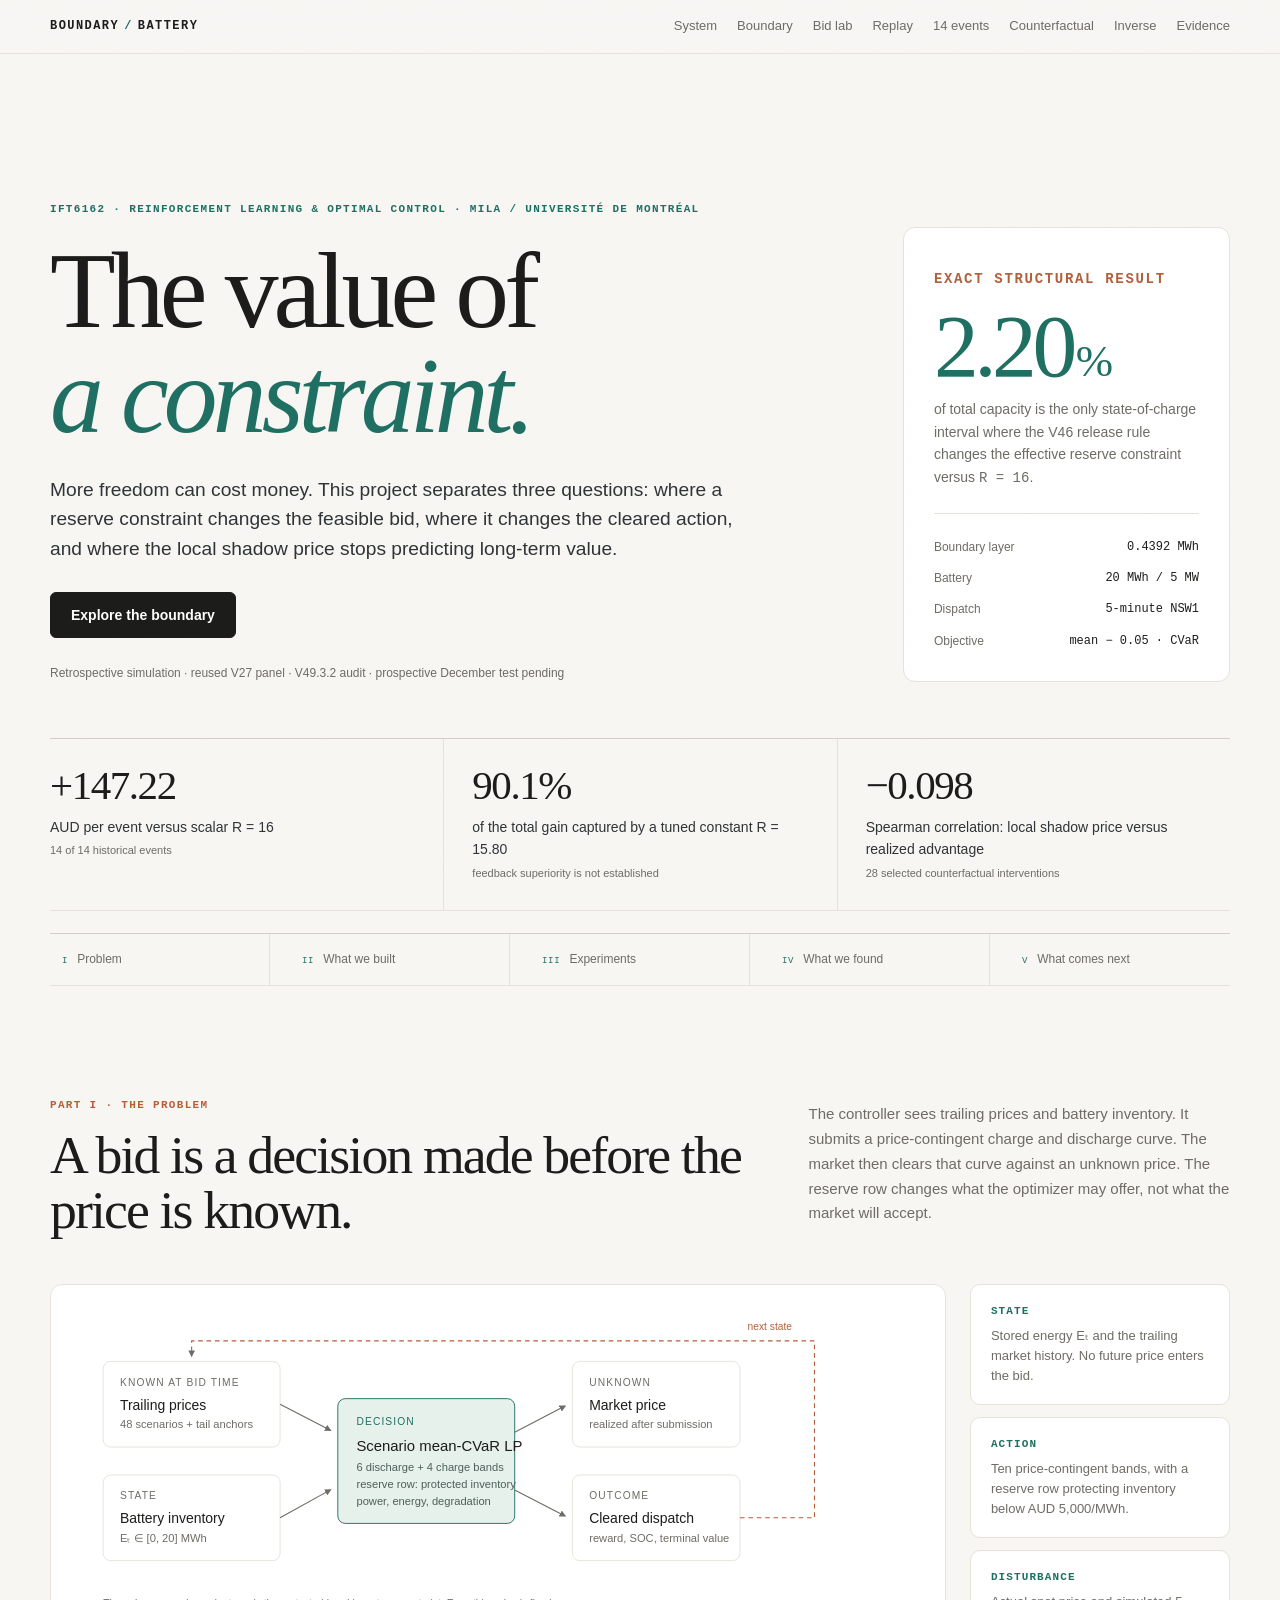
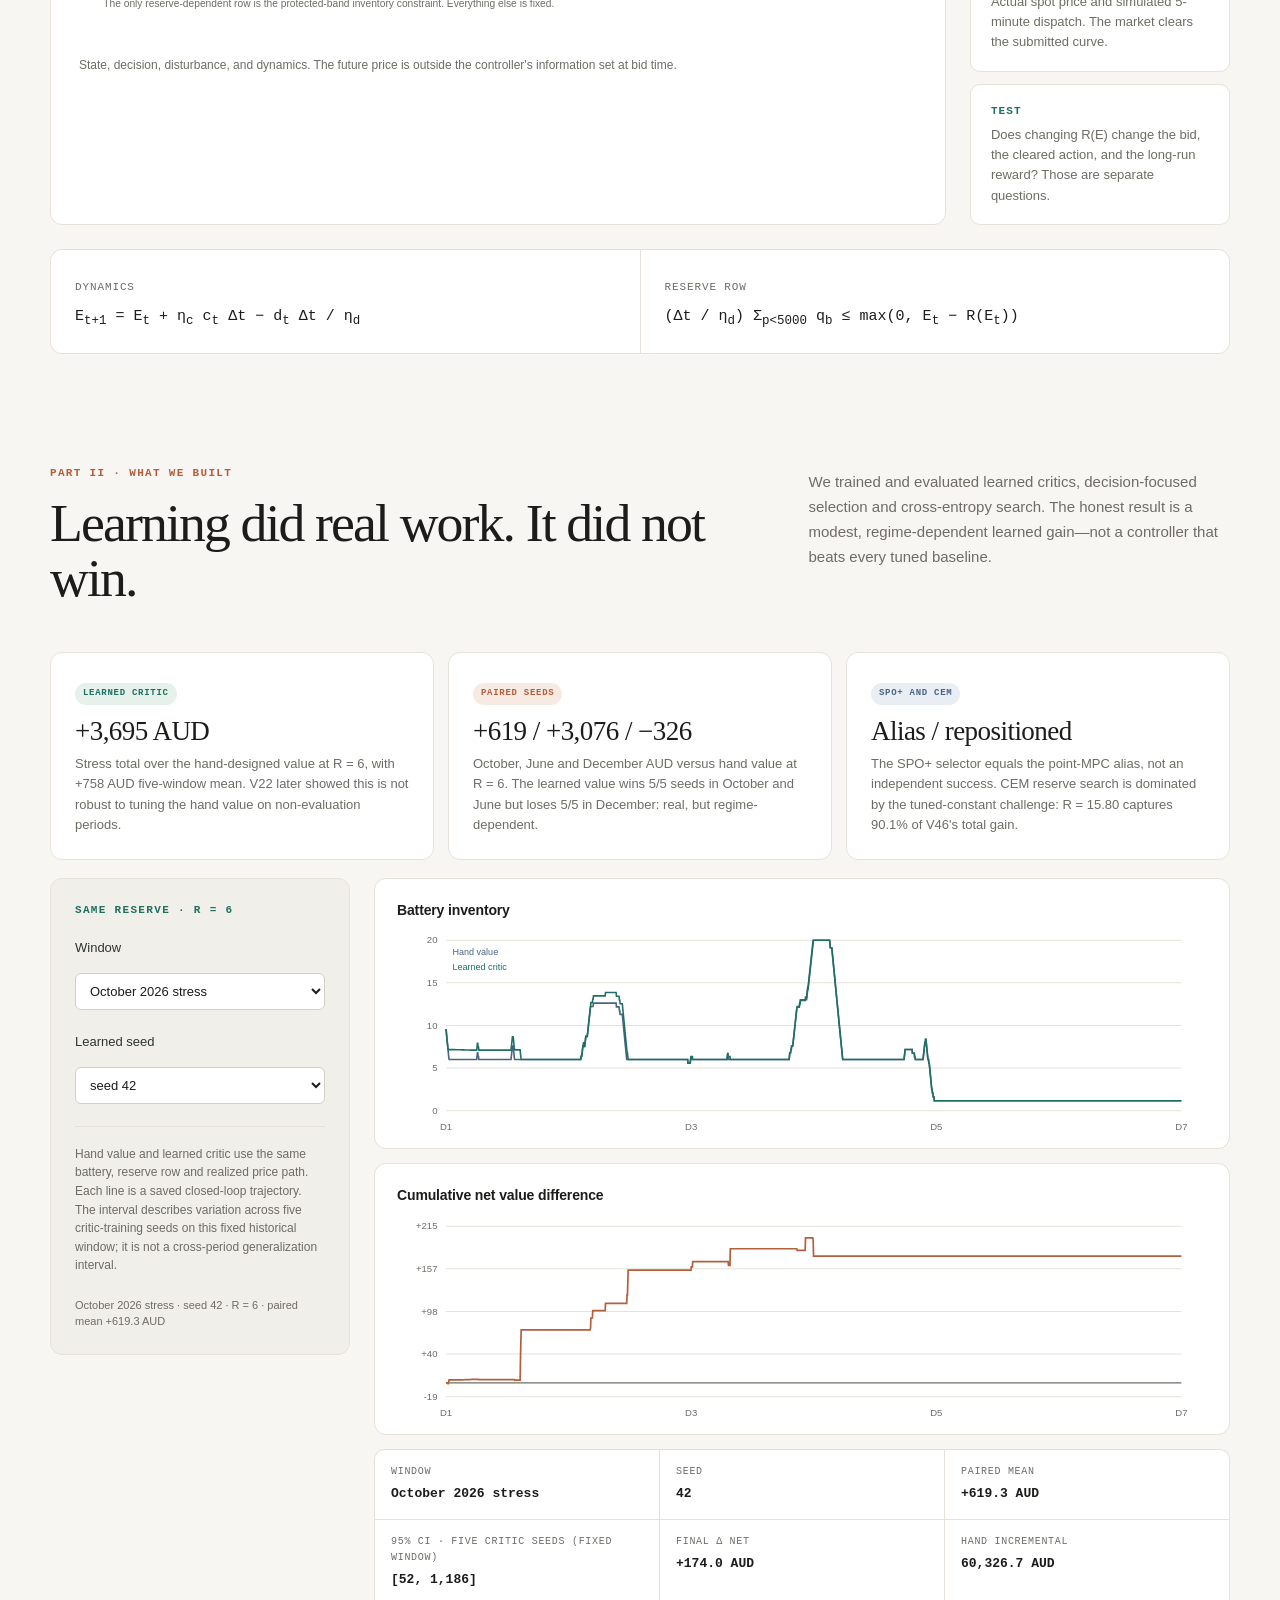
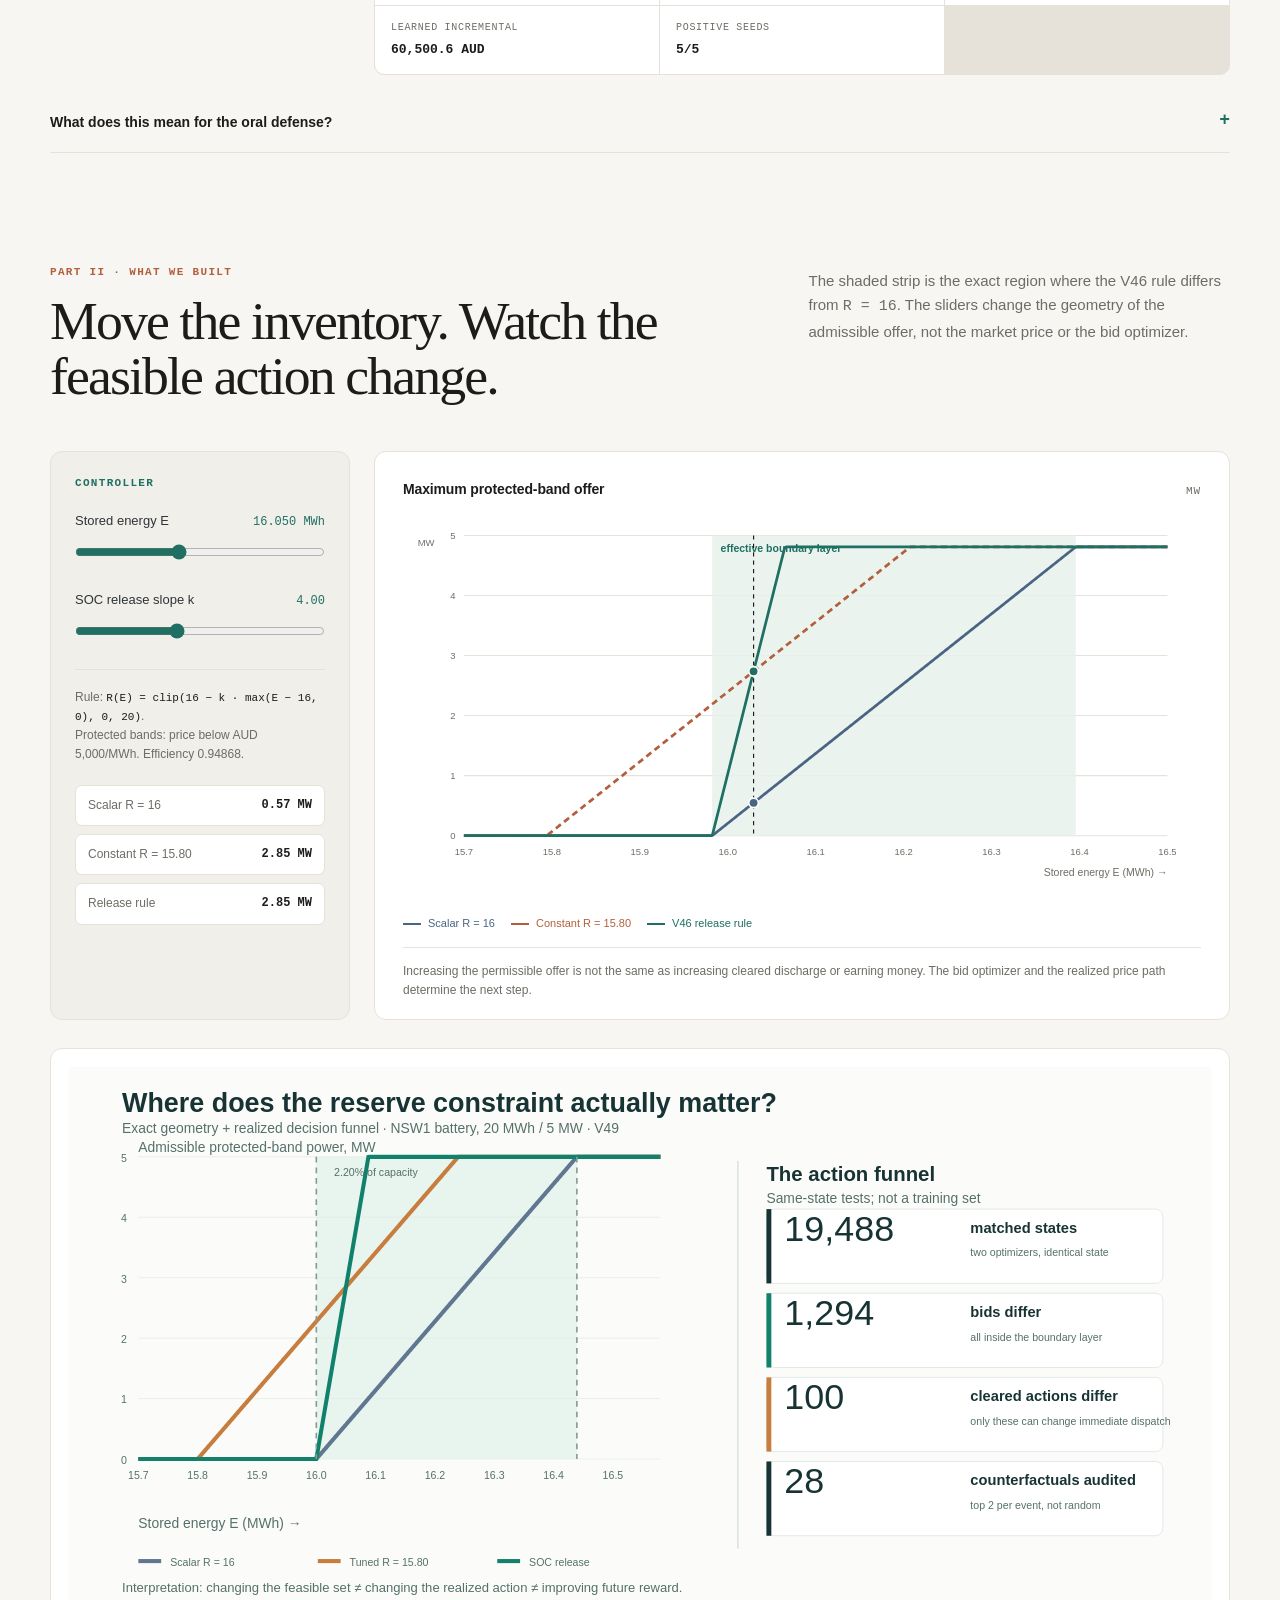
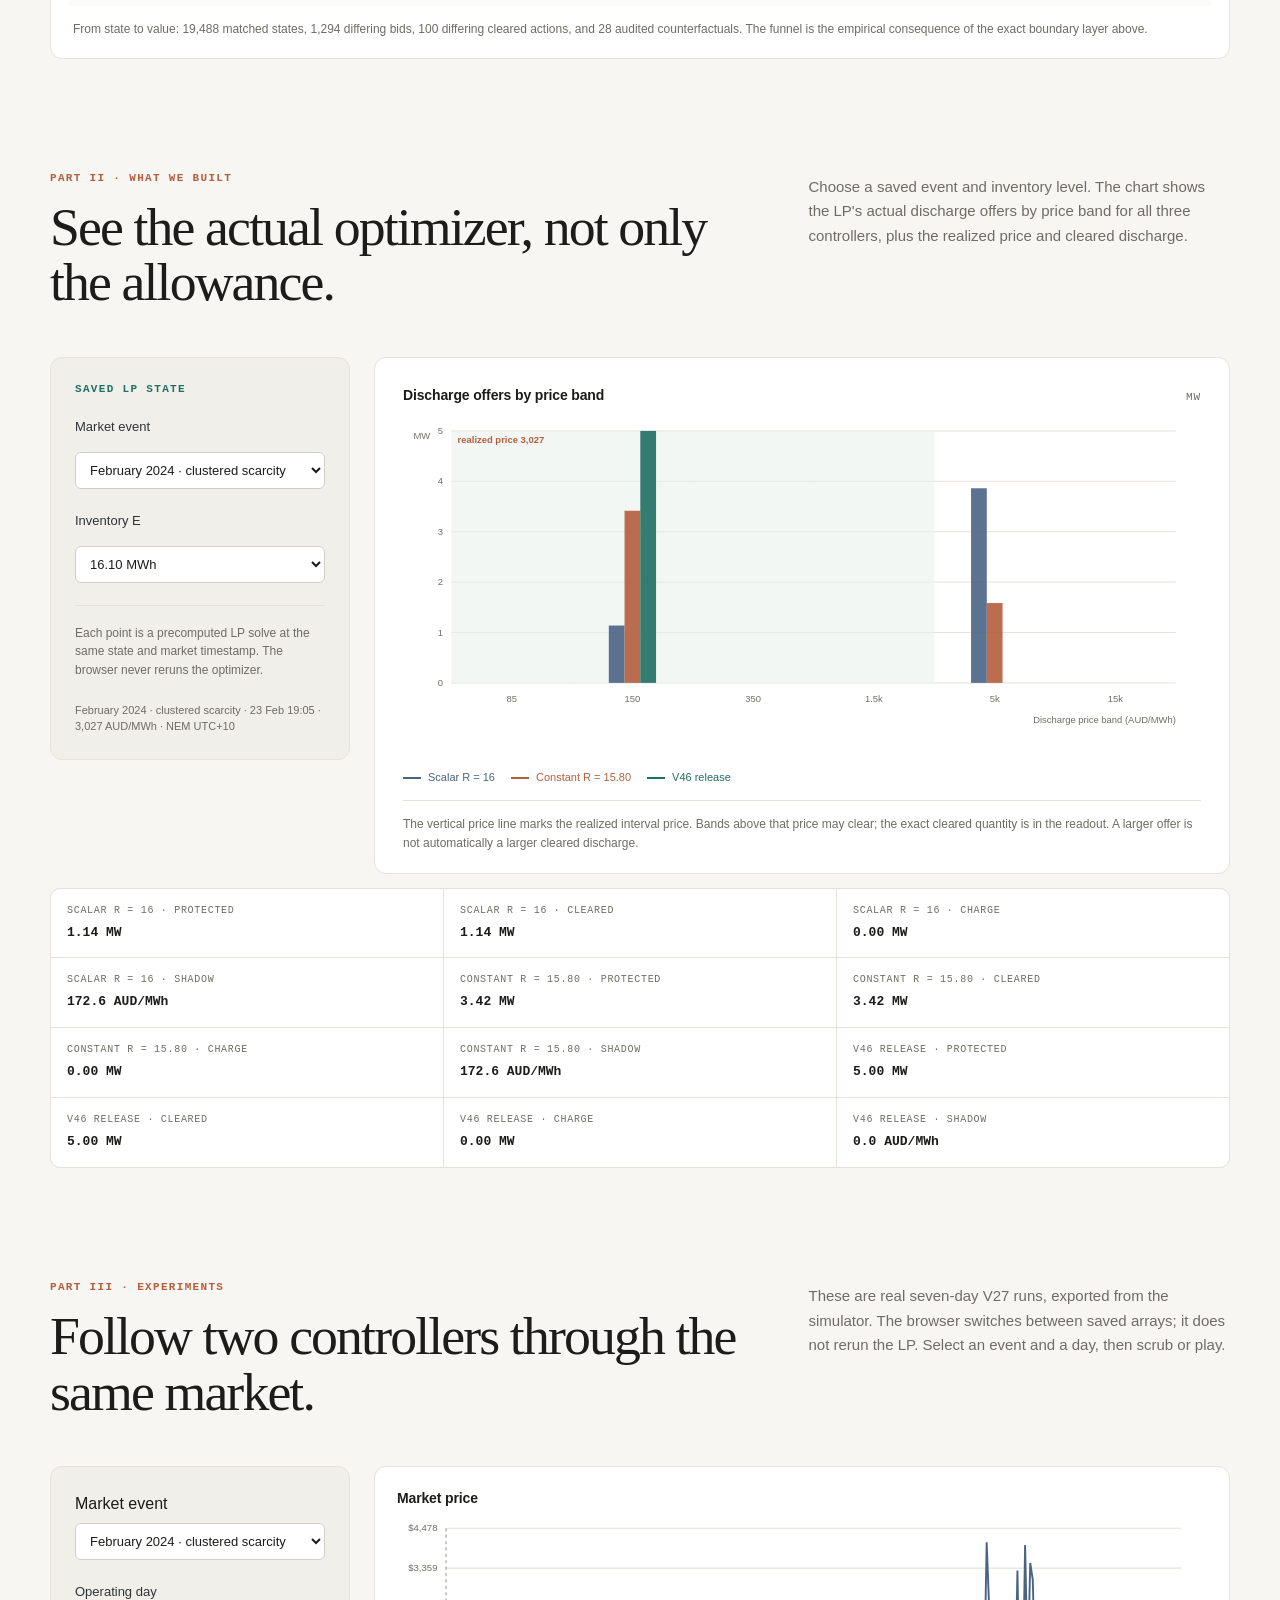
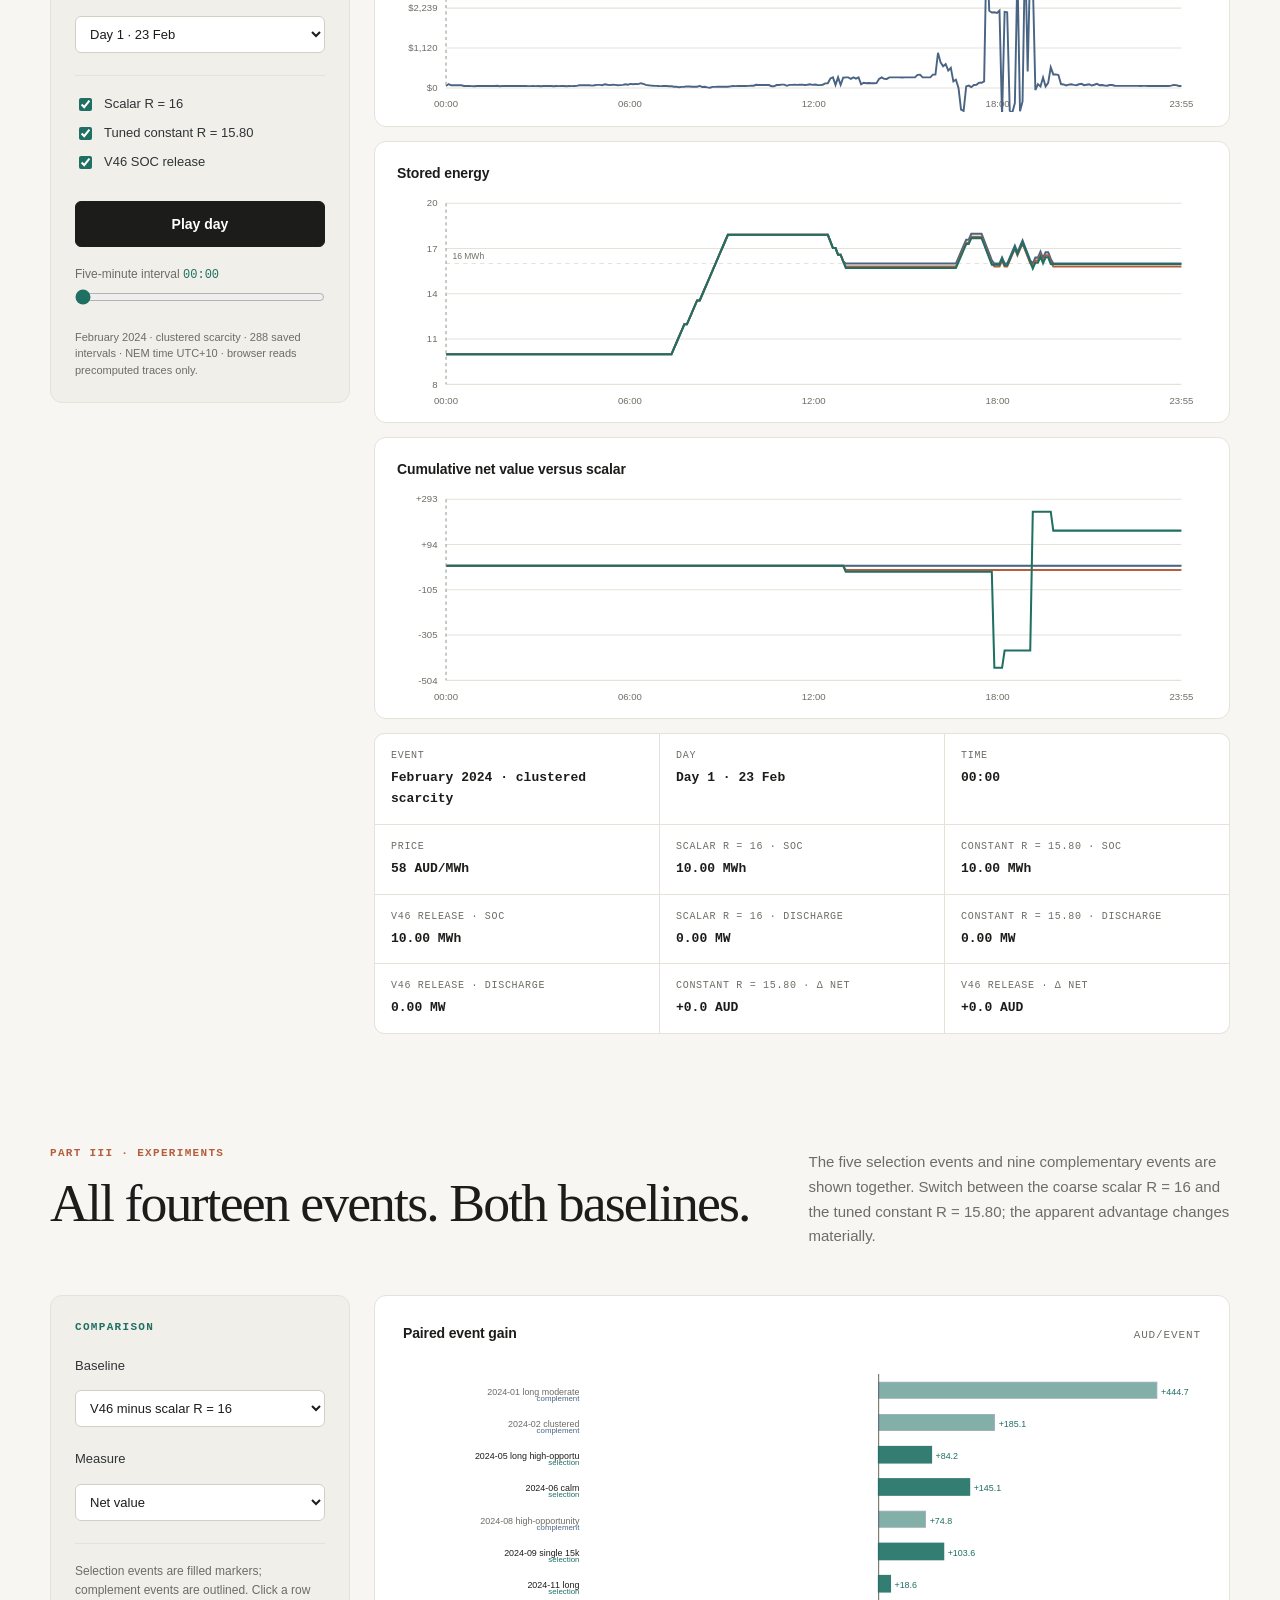
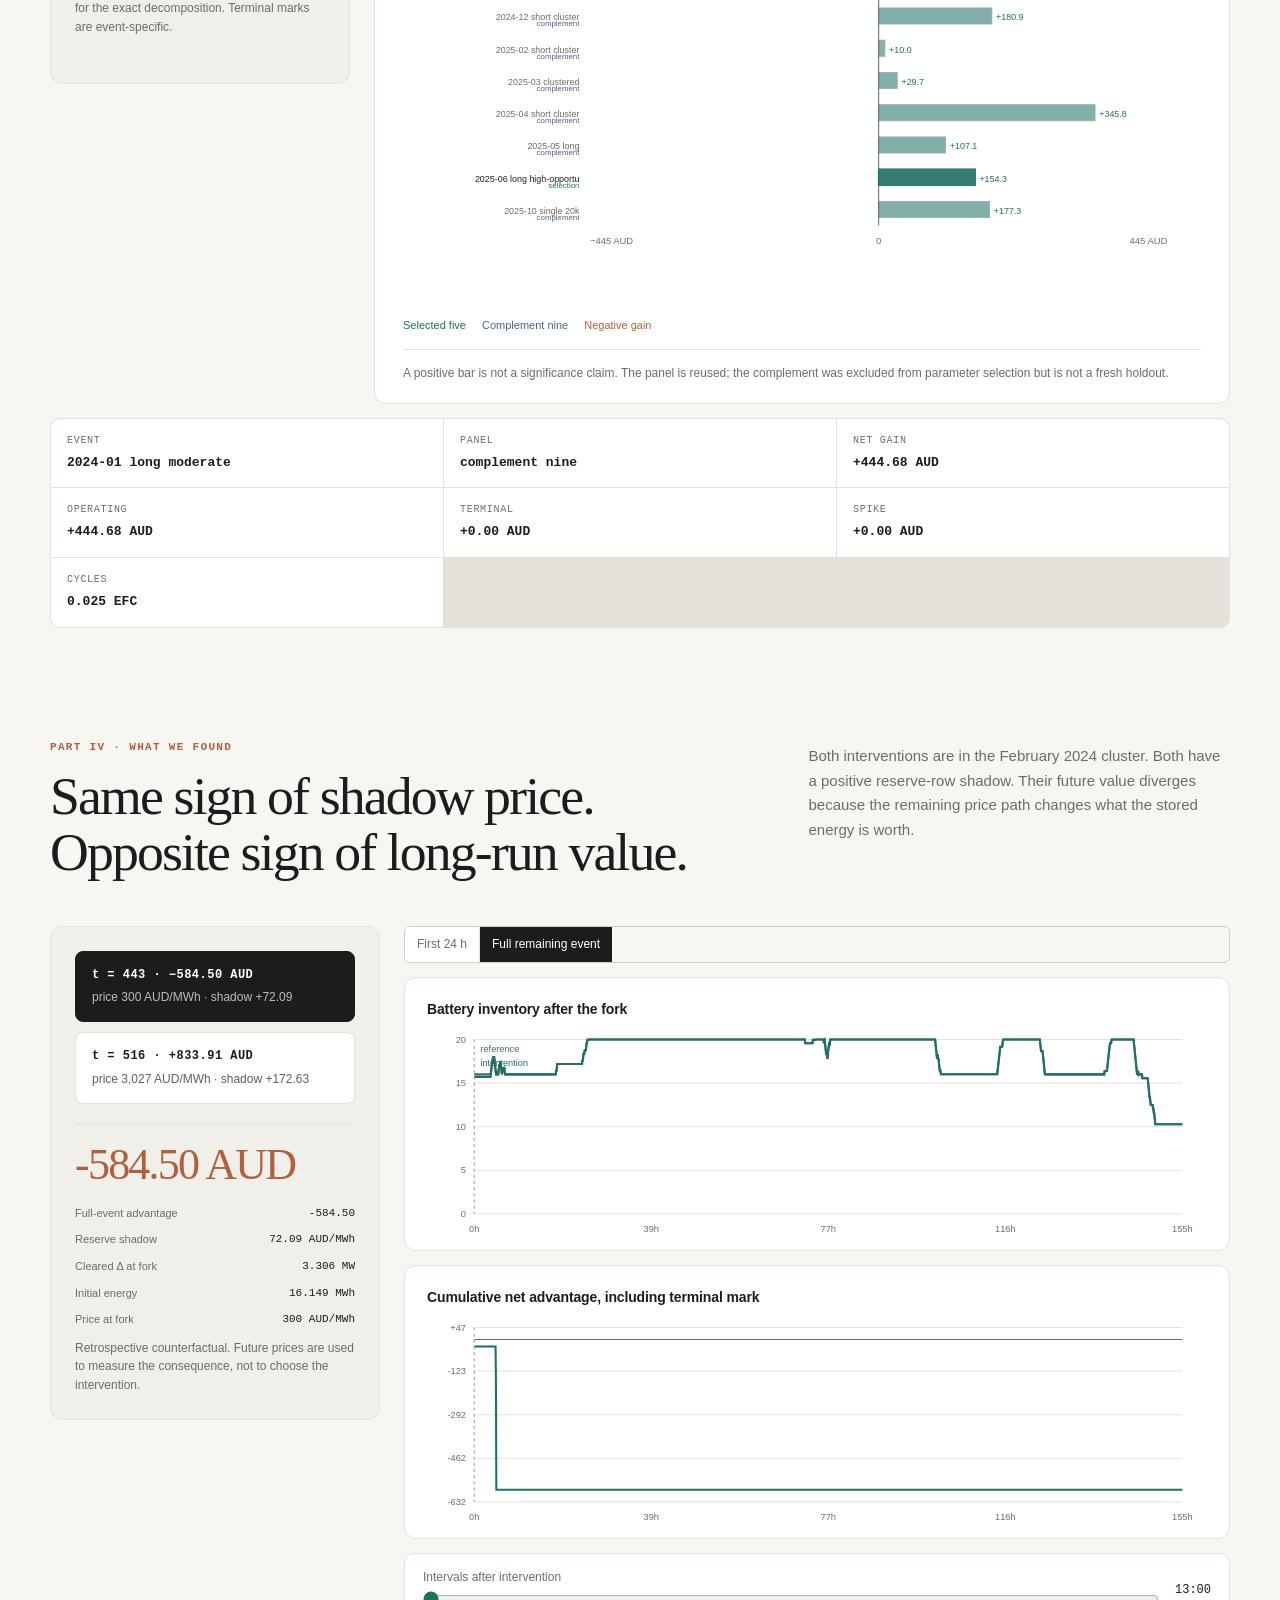
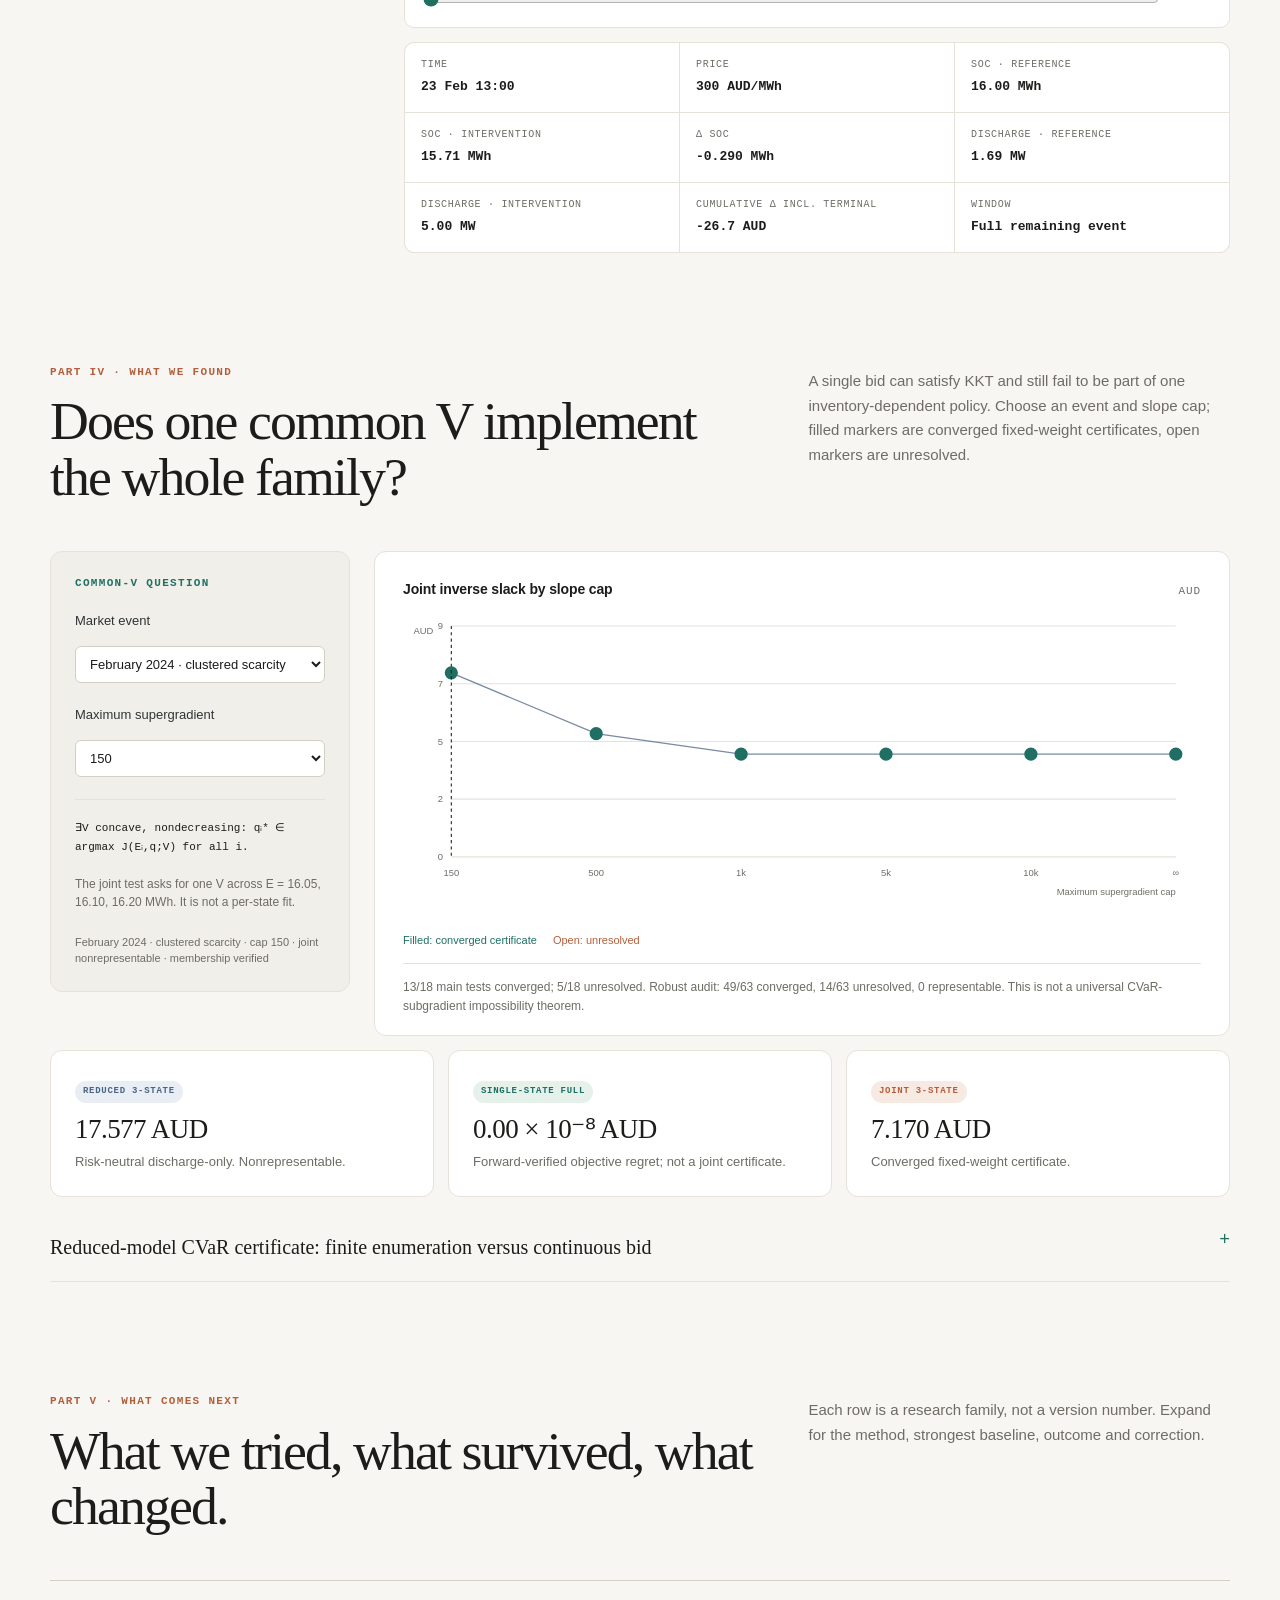
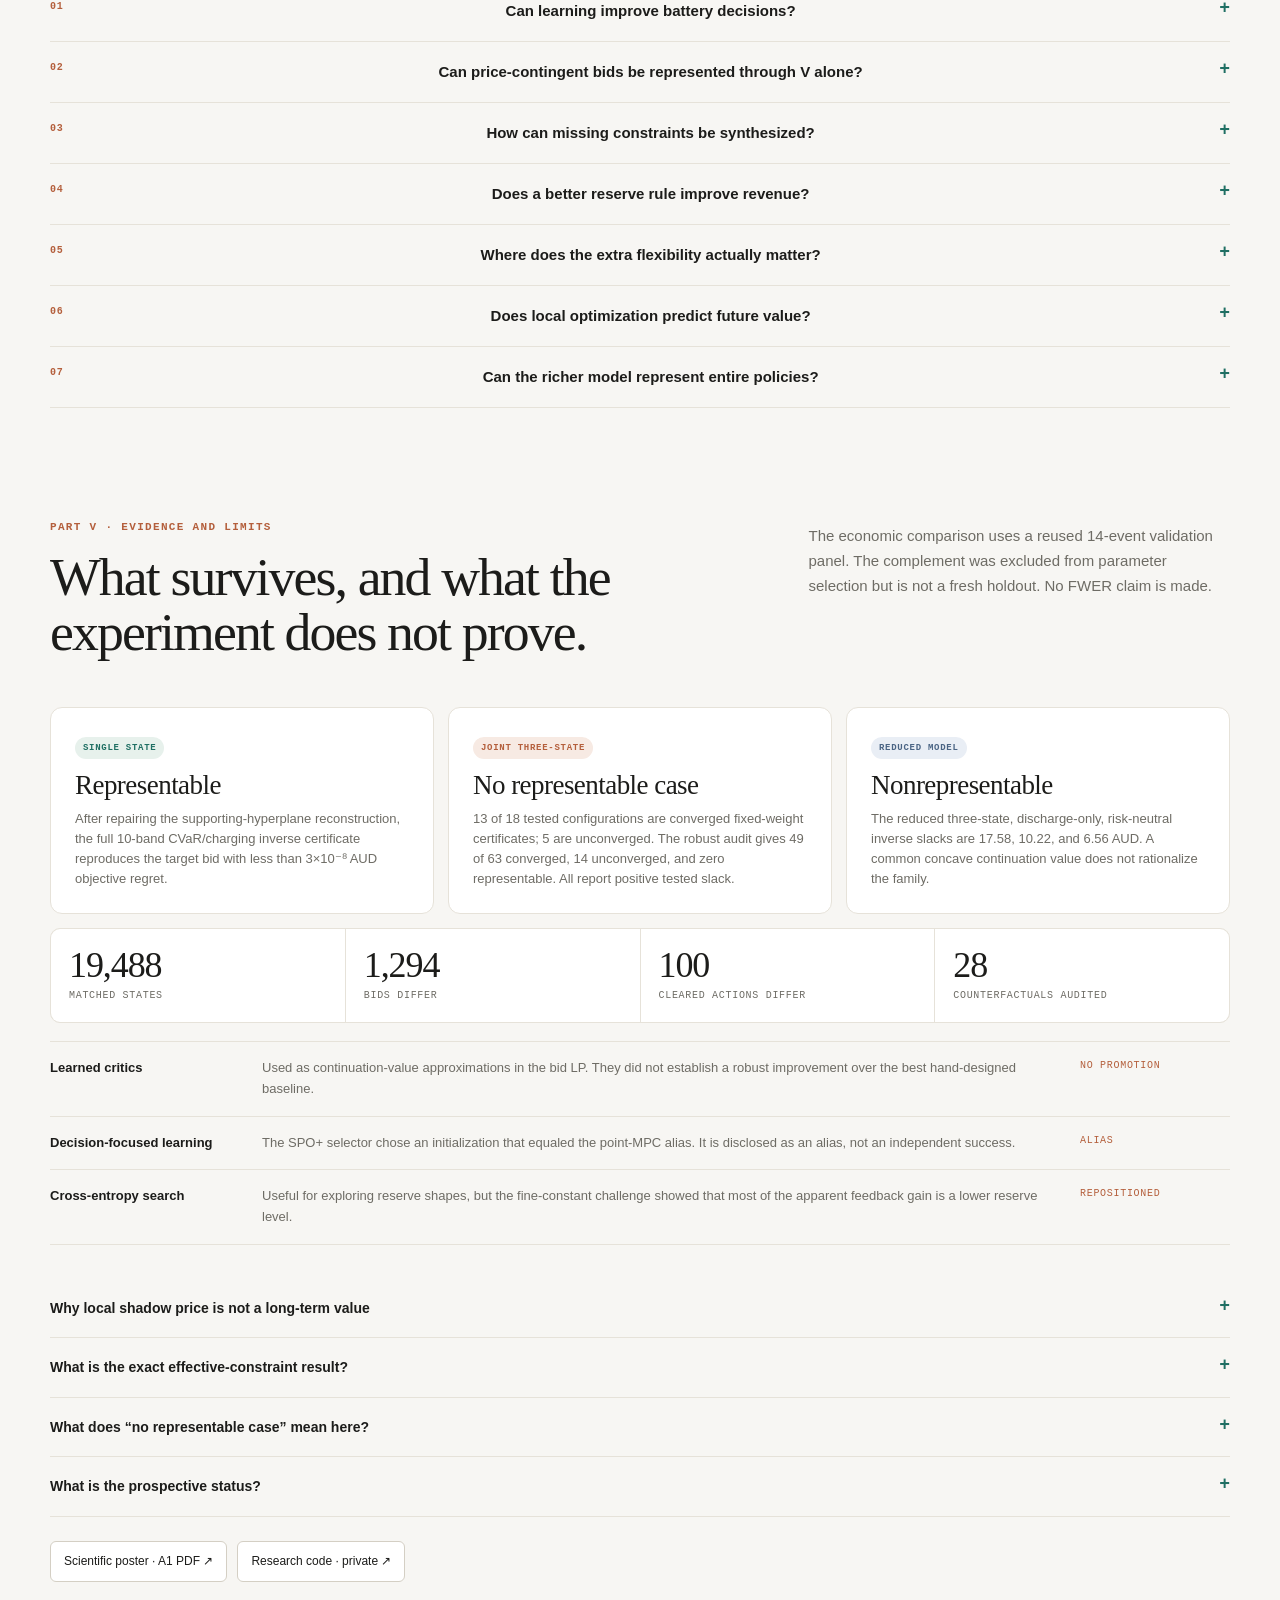
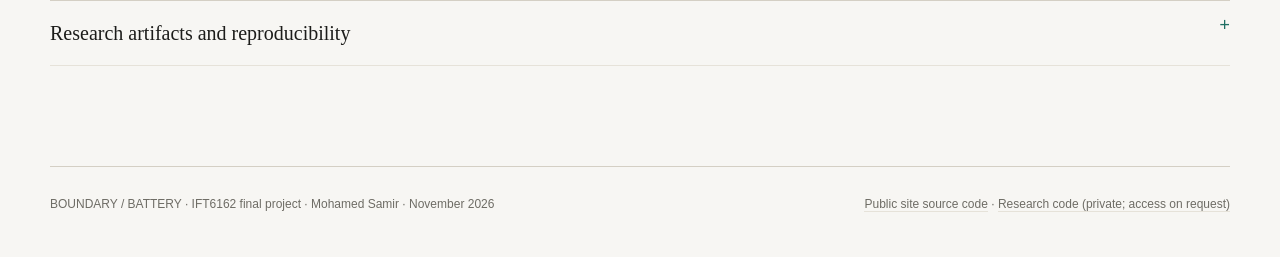
==== commit 178eccdf: "Final V2 site: clean build, seed-CI label, V21 trajectory lab" ====
--- a/index.html
+++ b/index.html
@@ -162,7 +162,7 @@
         <select id="learnWindow"></select>
         <label for="learnSeed" class="control-label">Learned seed</label>
         <select id="learnSeed"></select>
-        <div class="rule-note">Hand value and learned critic both use the same battery, reserve row and realized price path. Each line is a saved closed-loop trajectory.</div>
+        <div class="rule-note">Hand value and learned critic use the same battery, reserve row and realized price path. Each line is a saved closed-loop trajectory. The interval describes variation across five critic-training seeds on this fixed historical window; it is not a cross-period generalization interval.</div>
         <p class="status-line" id="learnStatus">Loading V21 trajectories…</p>
       </aside>
       <div class="learning-charts">
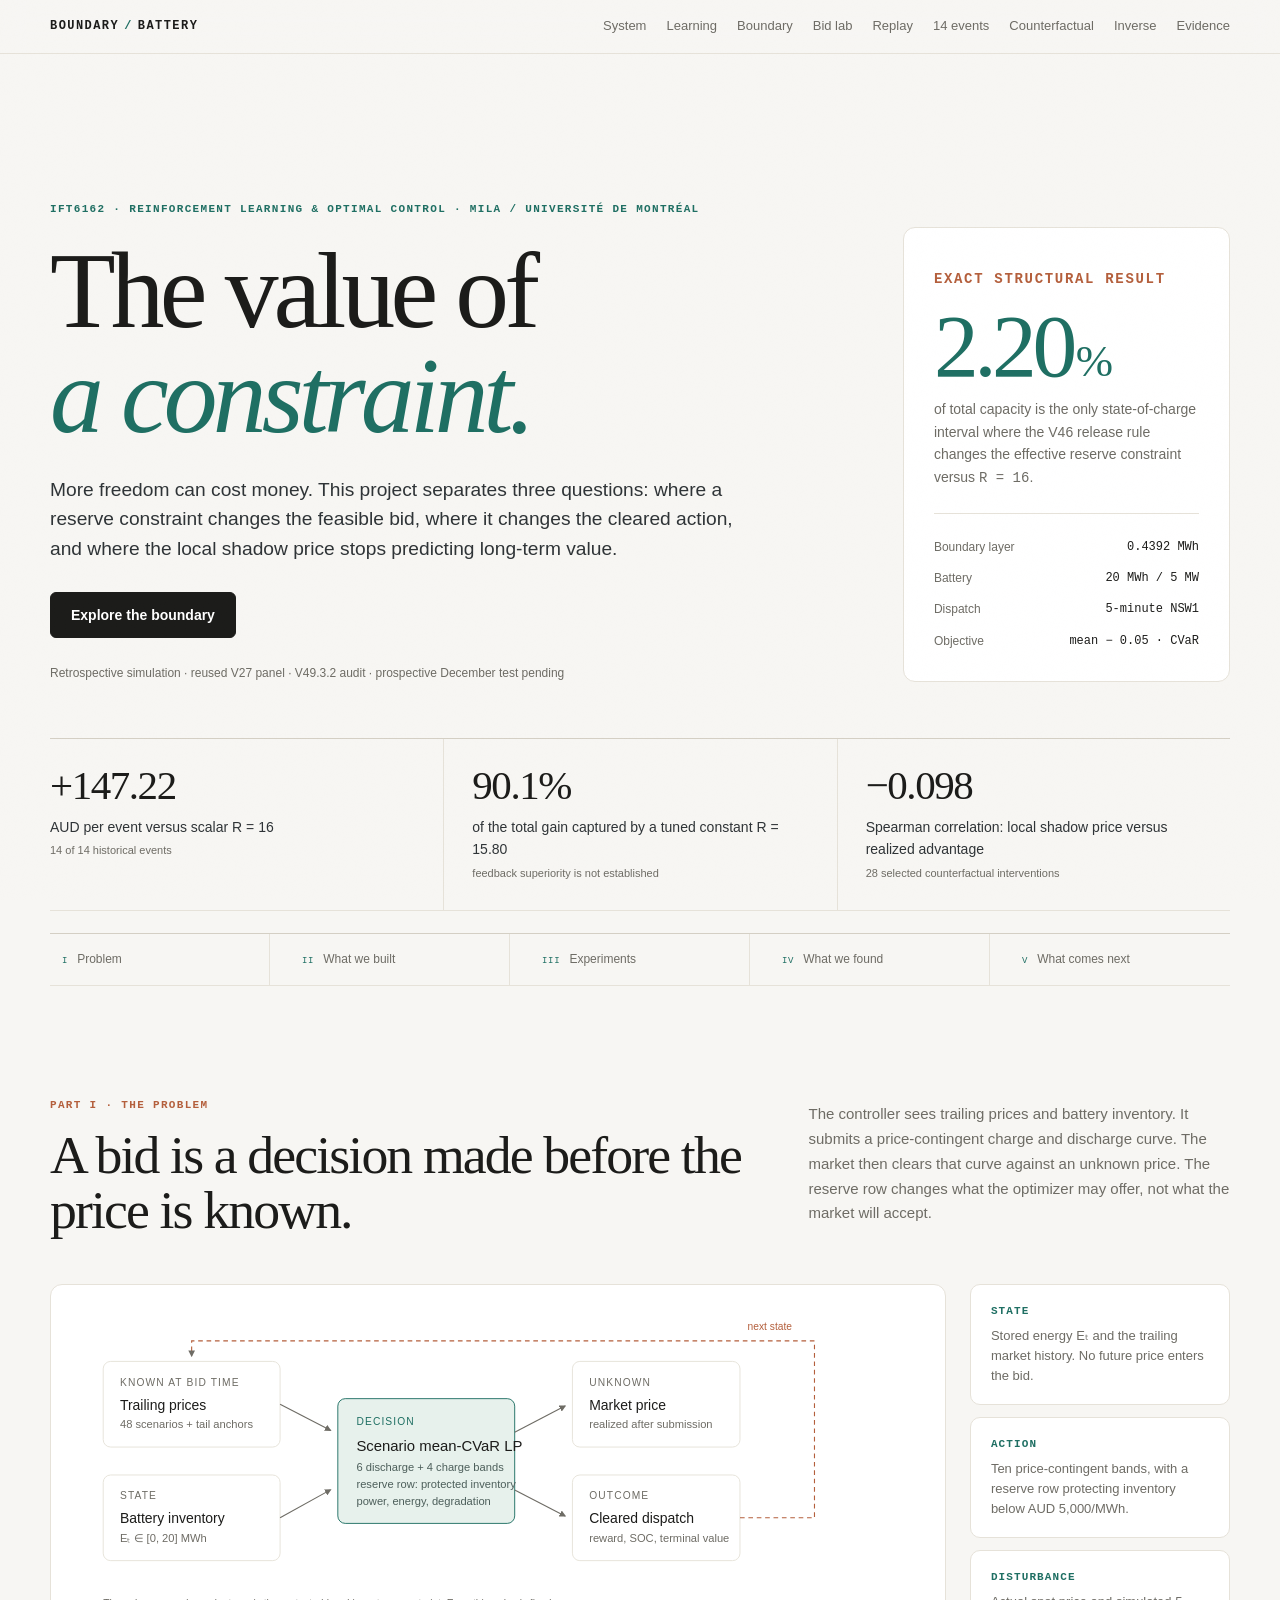
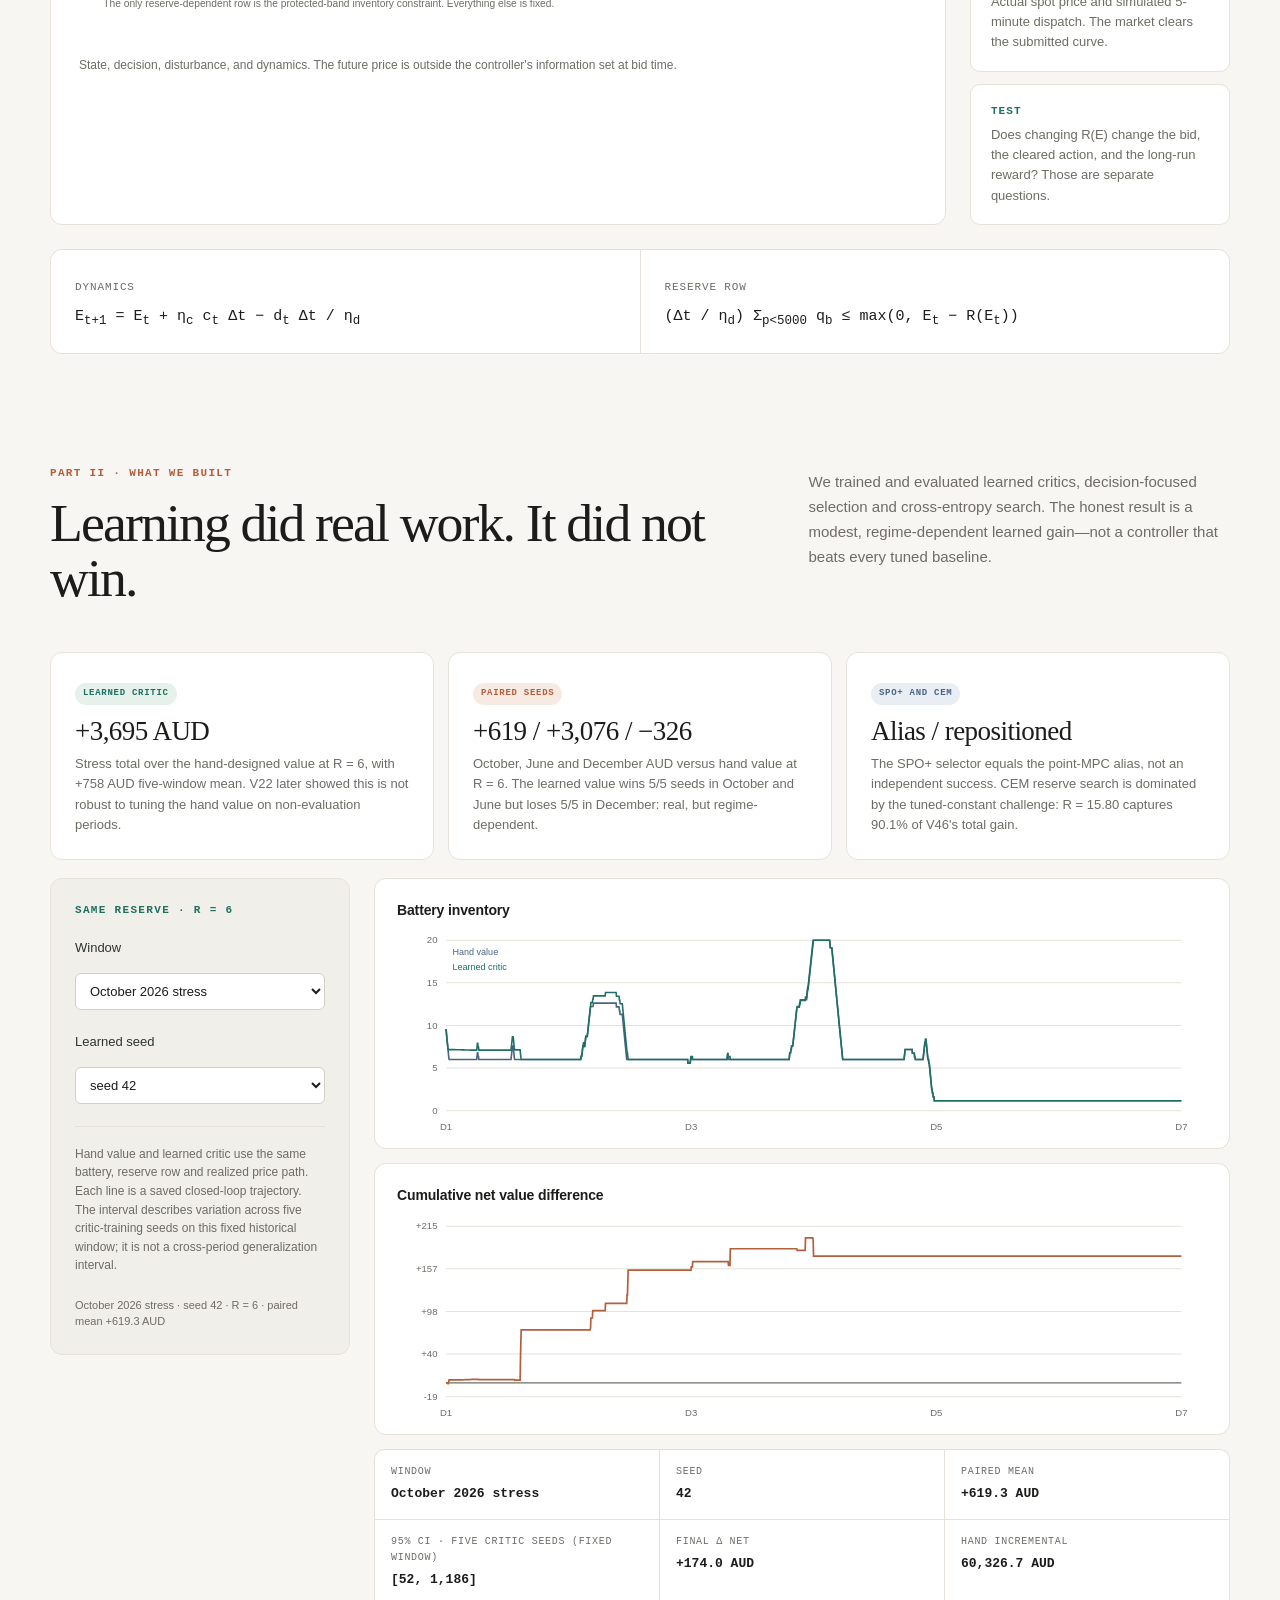
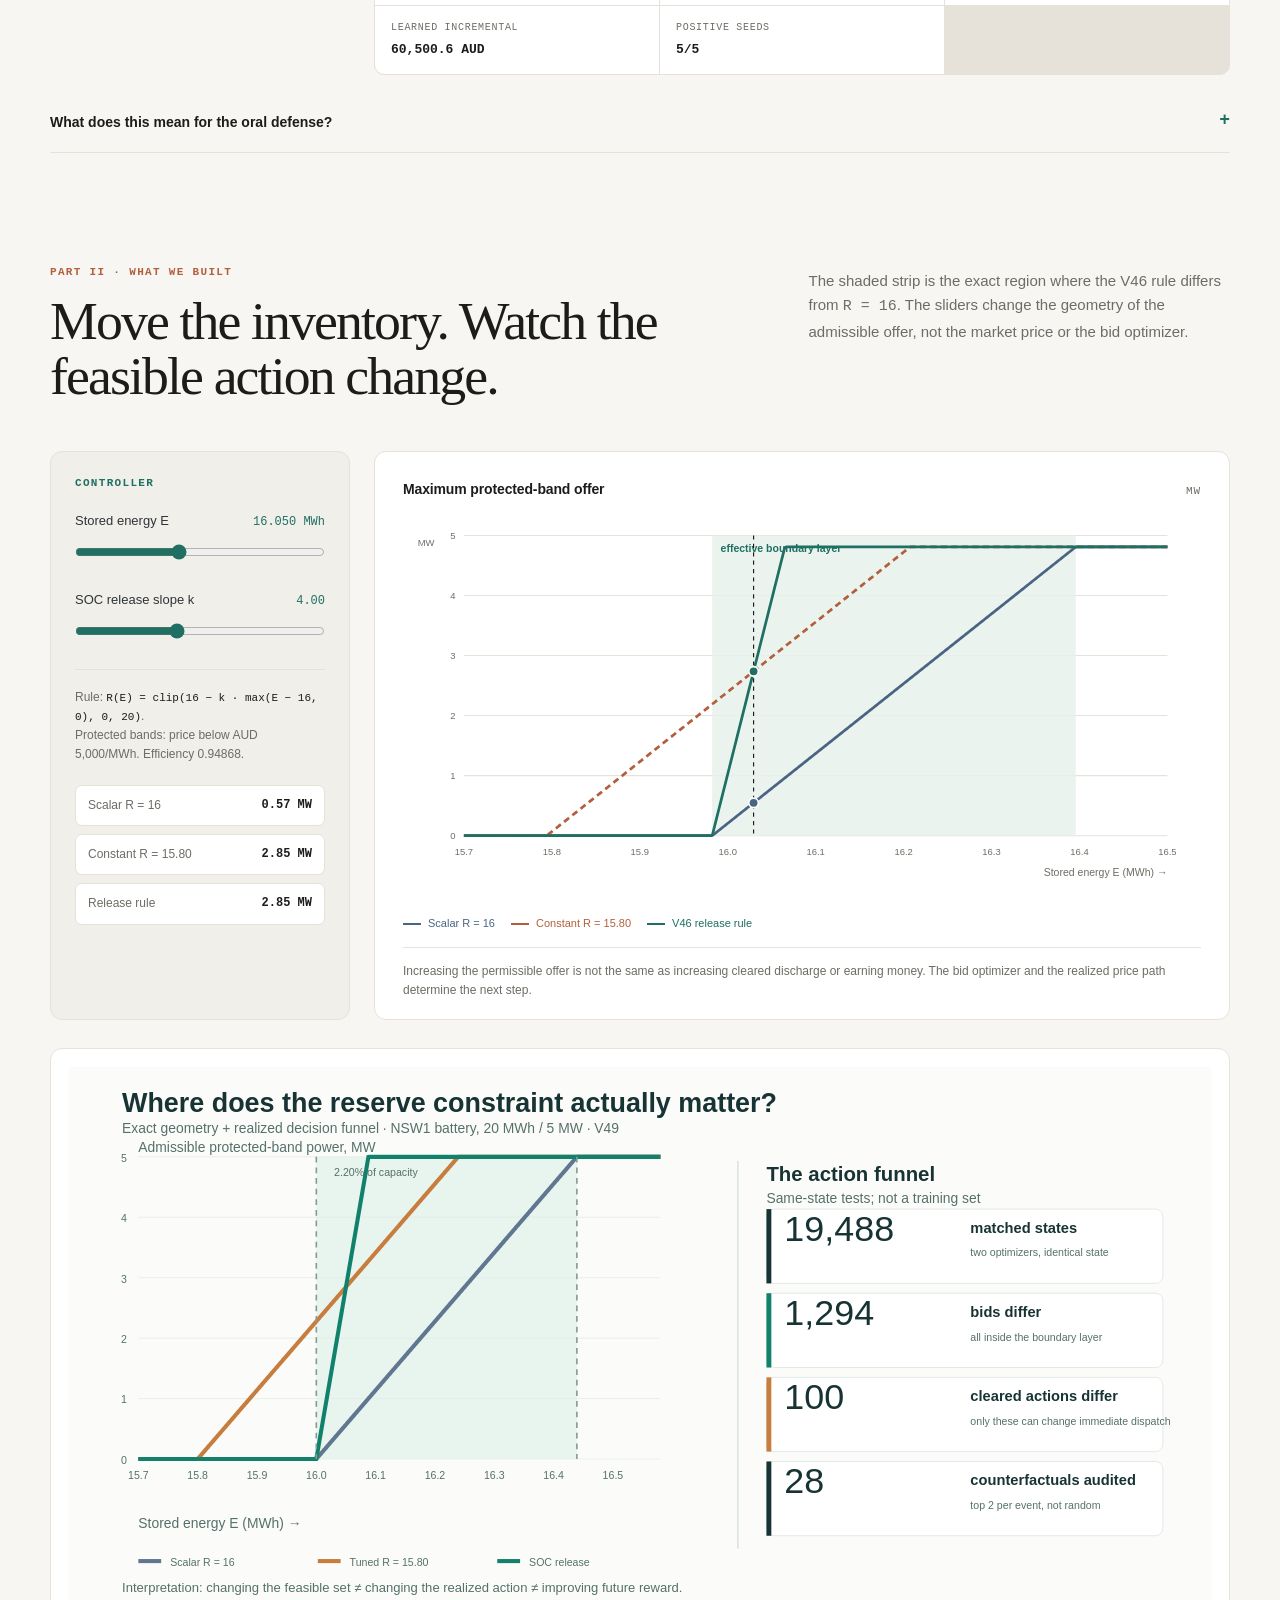
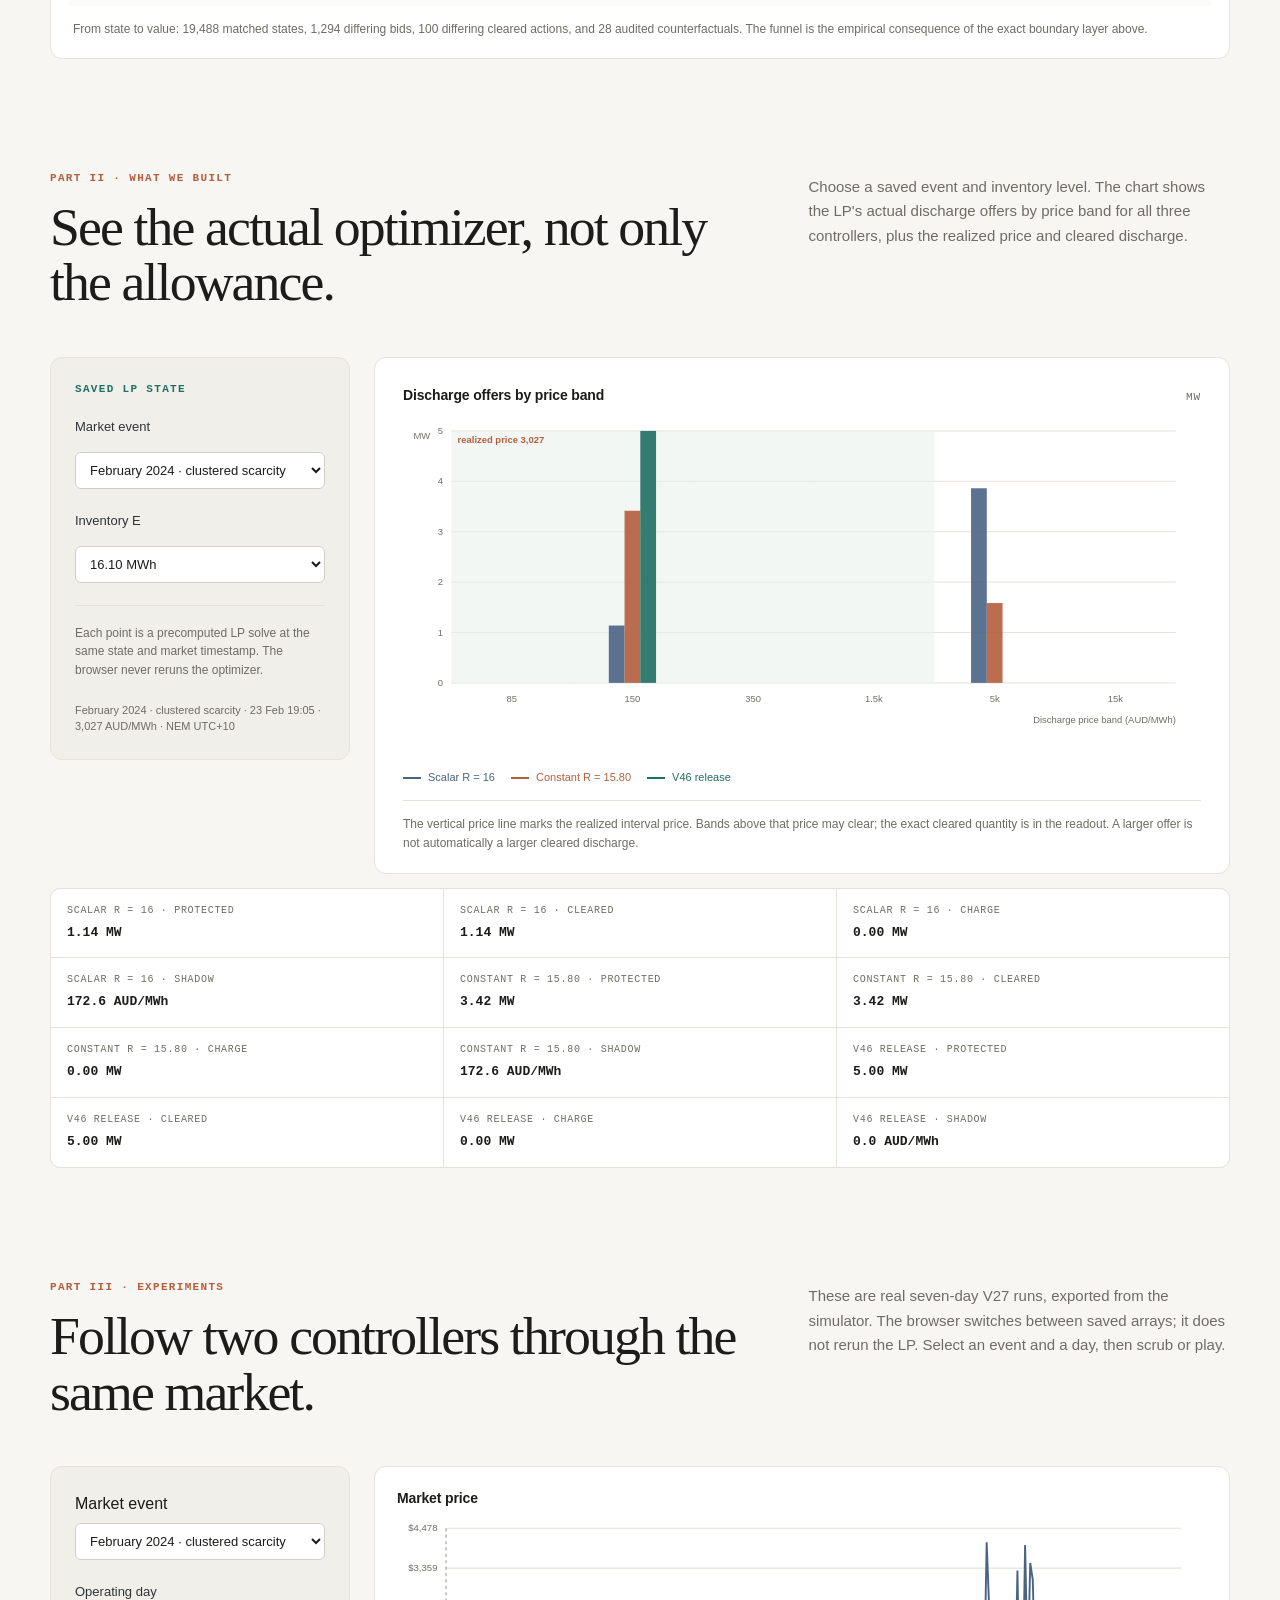
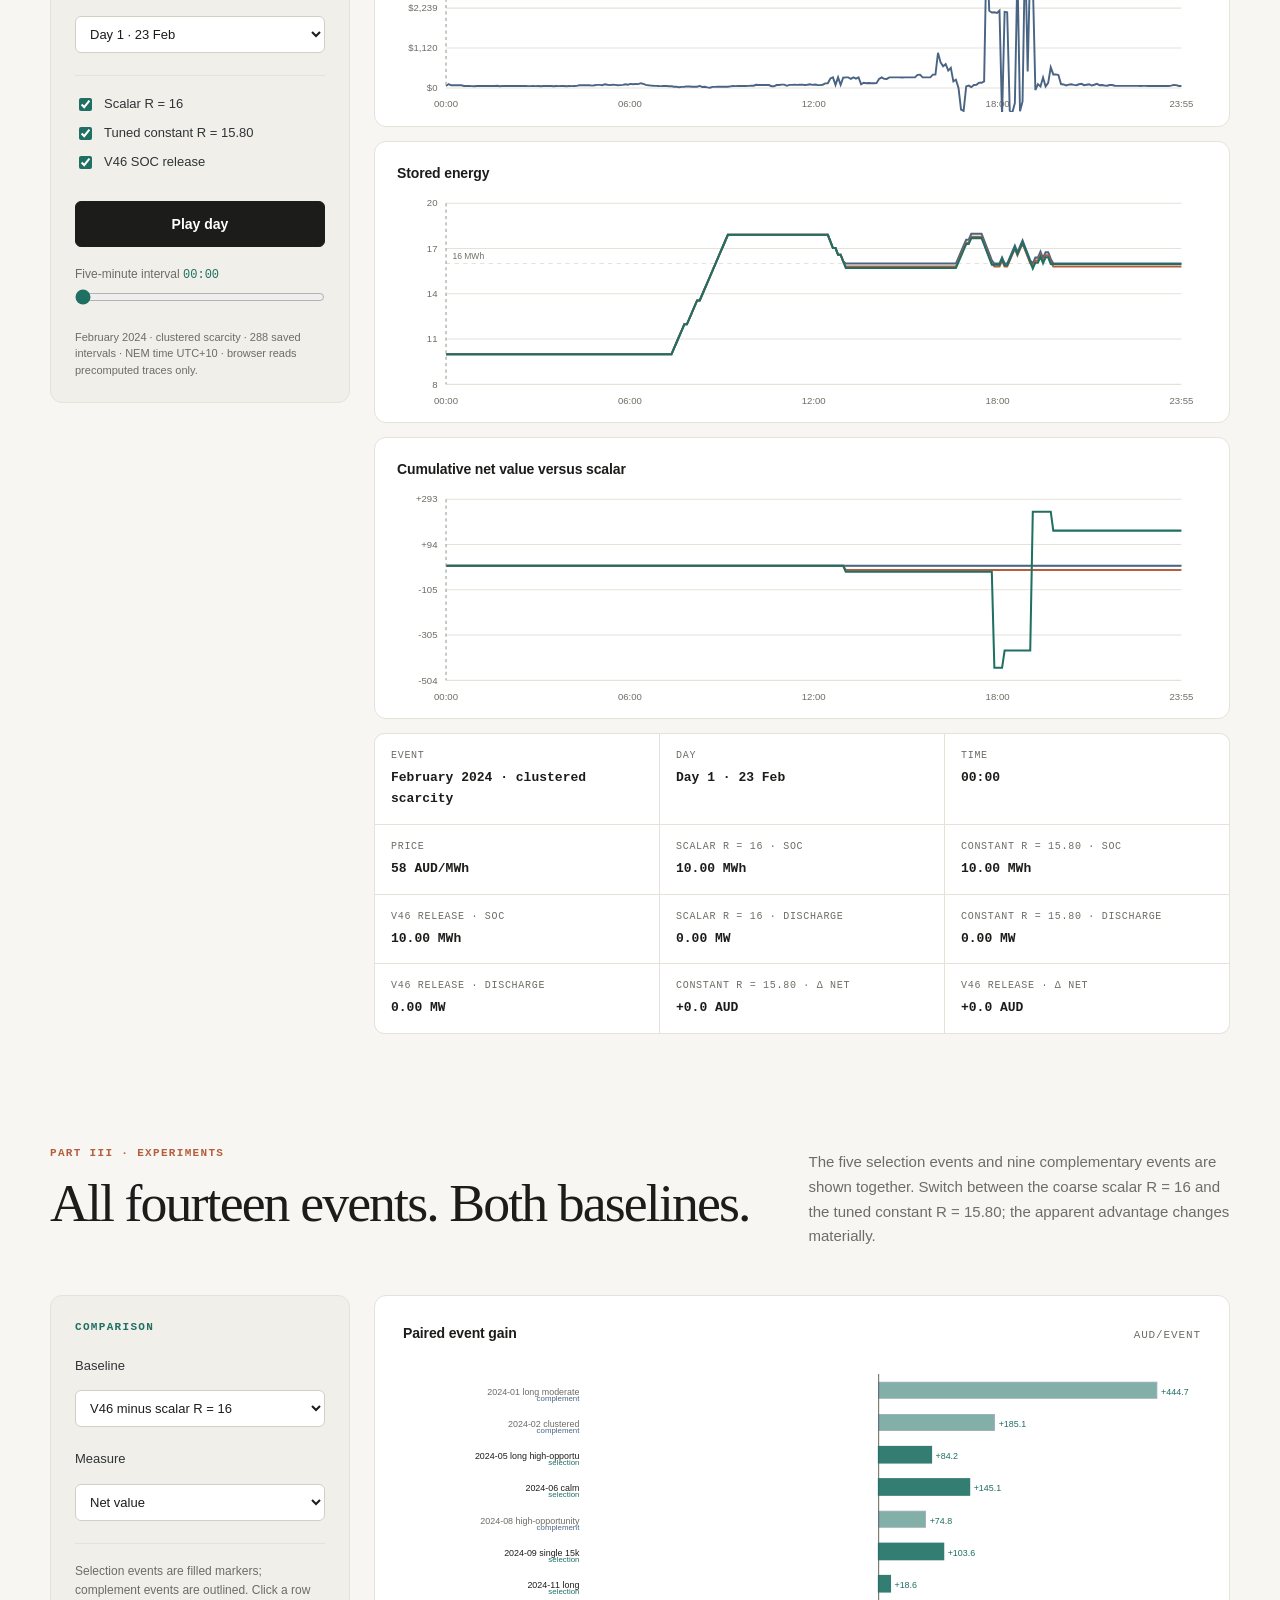
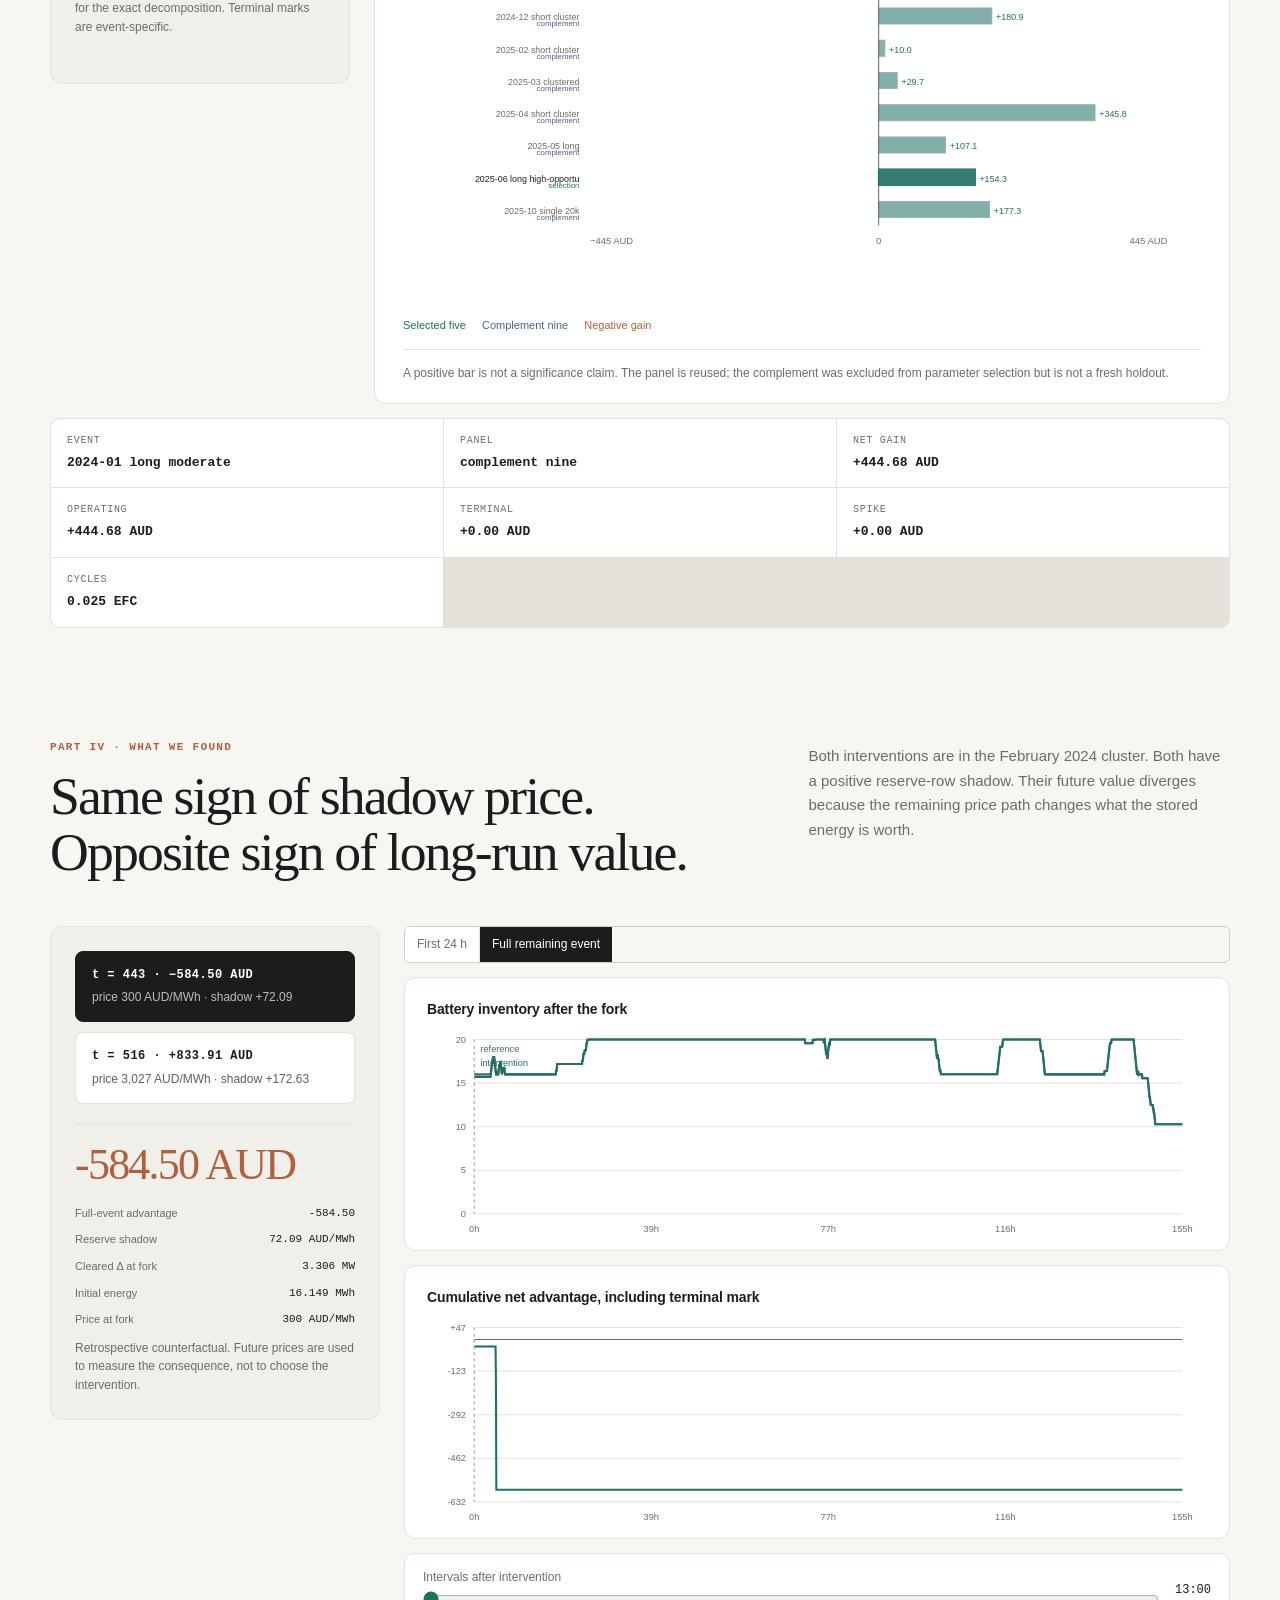
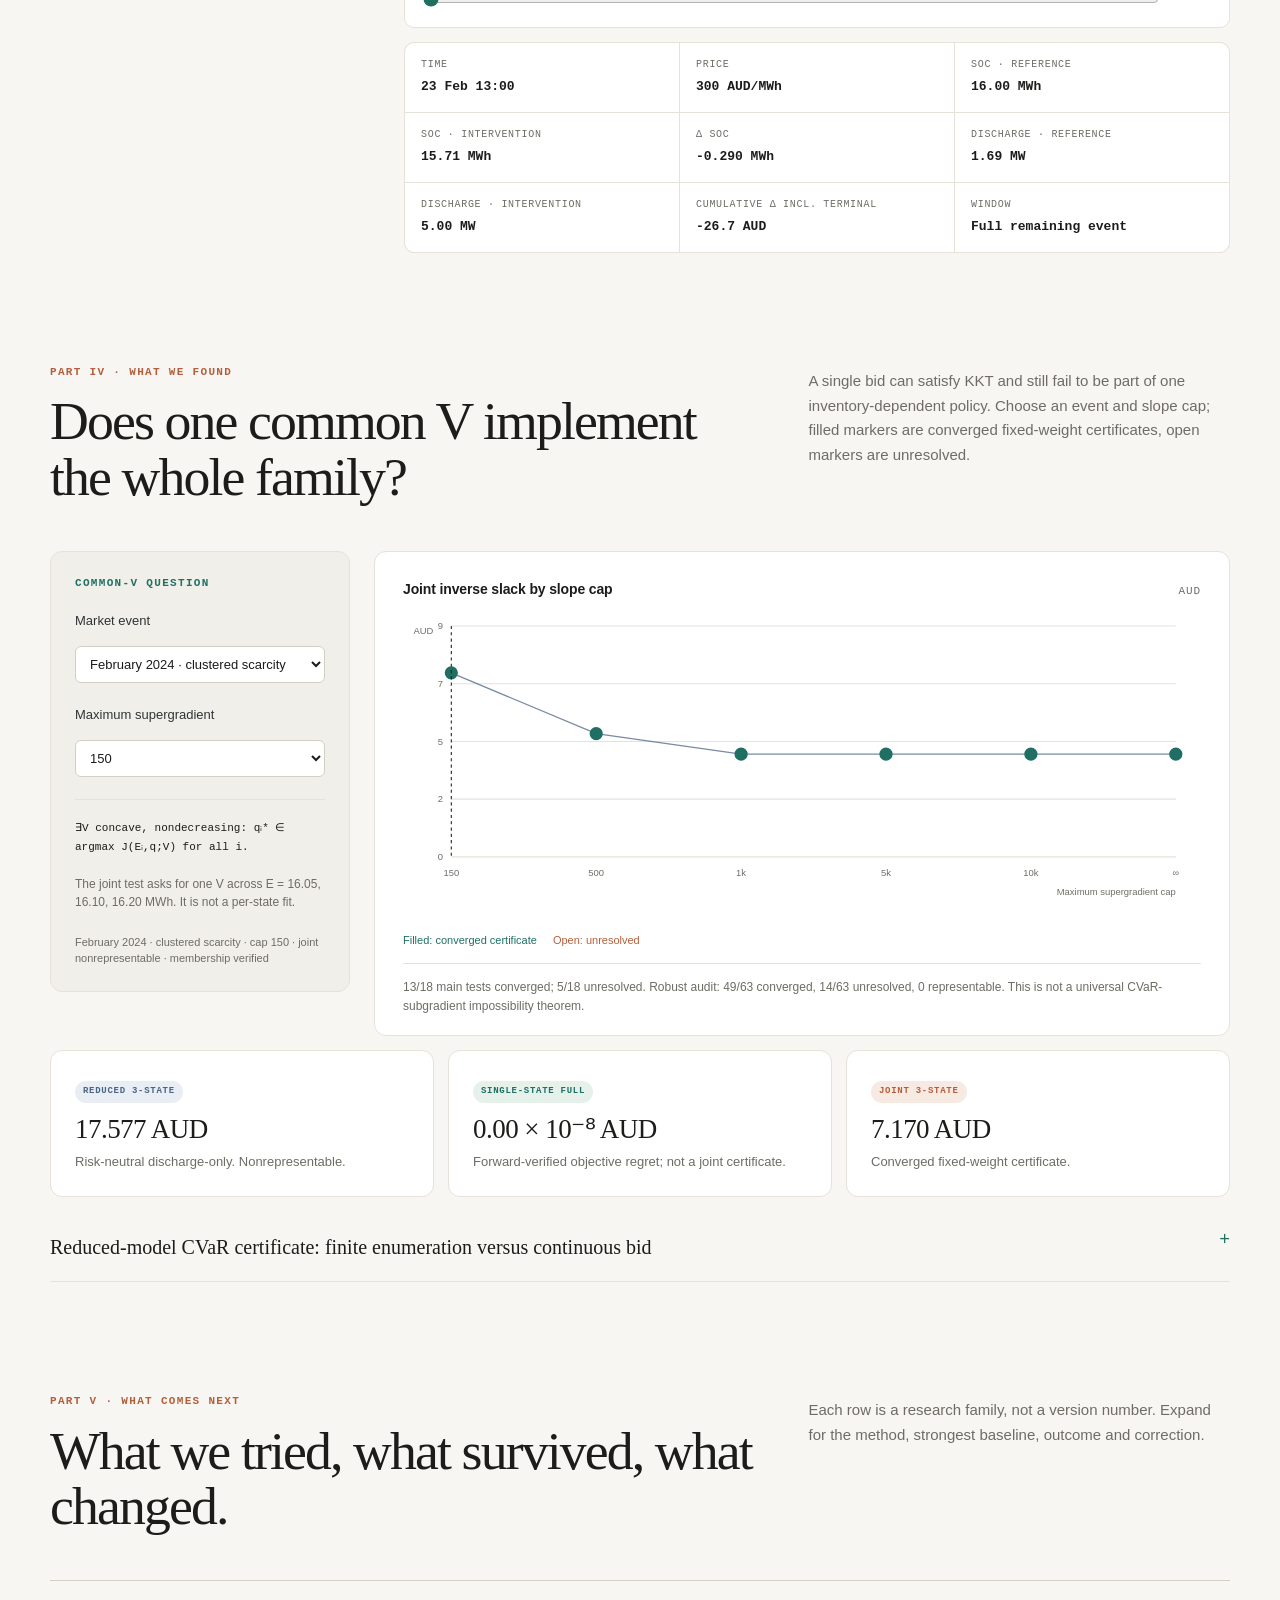
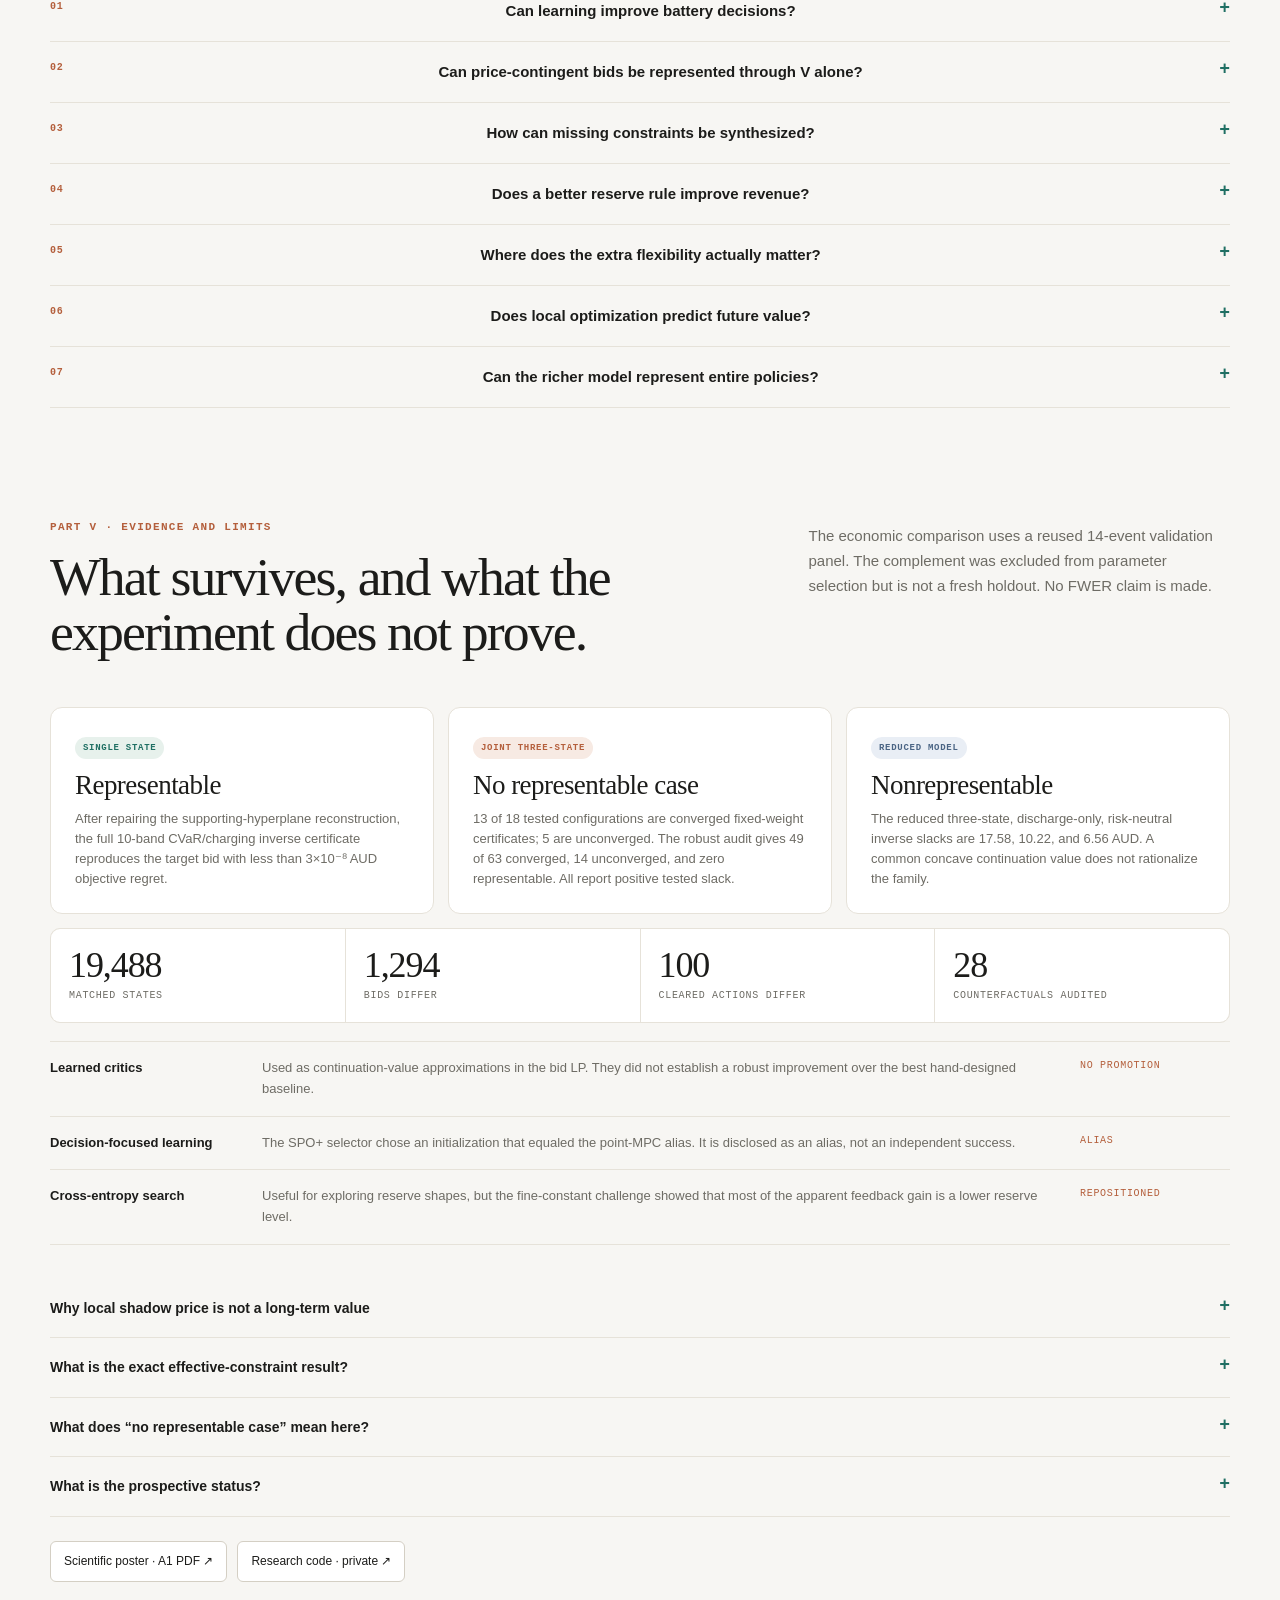
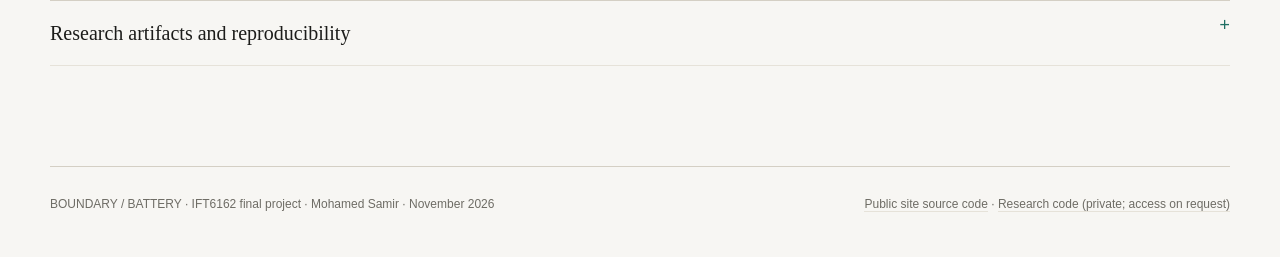
==== commit bc520e7b: "Add Learning nav link and V21 provenance digest" ====
--- a/index.html
+++ b/index.html
@@ -14,6 +14,7 @@
   <a class="brand" href="#top">BOUNDARY<span>/</span>BATTERY</a>
   <nav aria-label="Main">
     <a href="#system">System</a>
+    <a href="#learning">Learning</a>
     <a href="#boundary">Boundary</a>
     <a href="#bids">Bid lab</a>
     <a href="#replay">Replay</a>
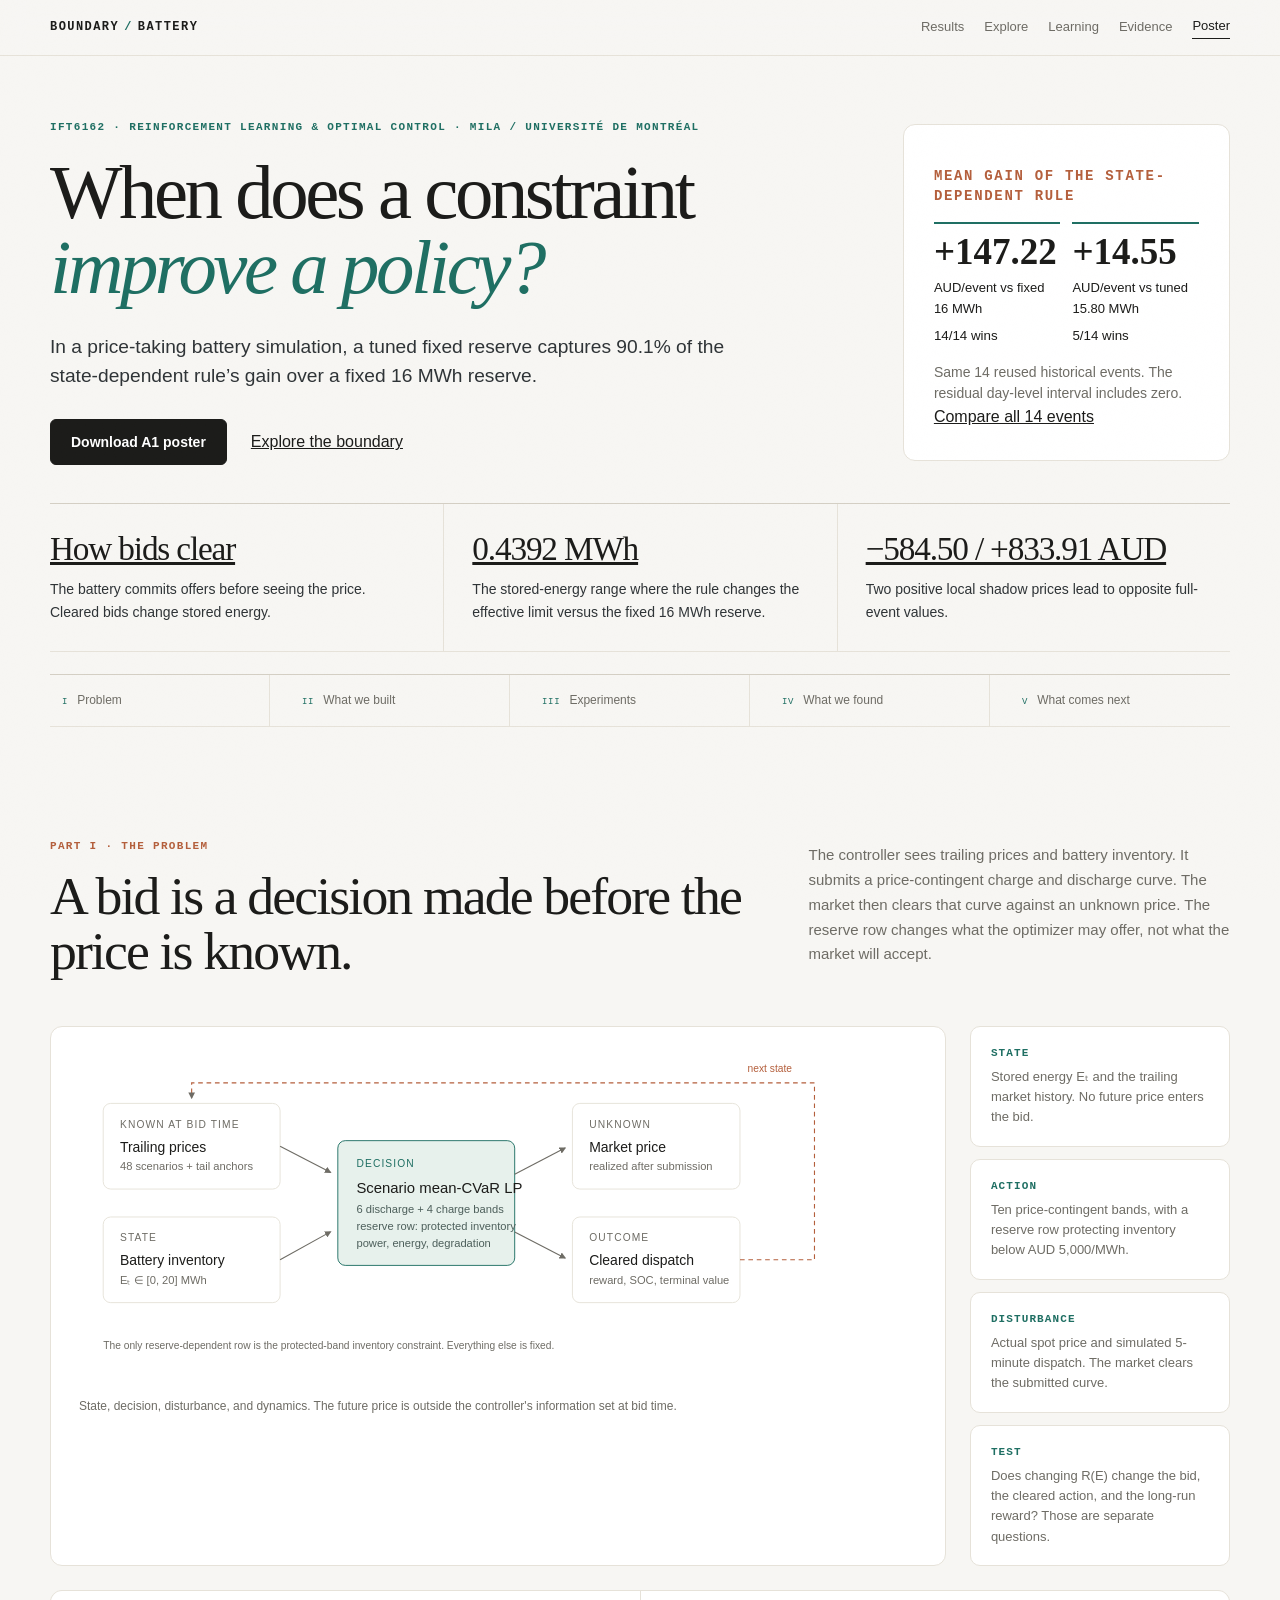
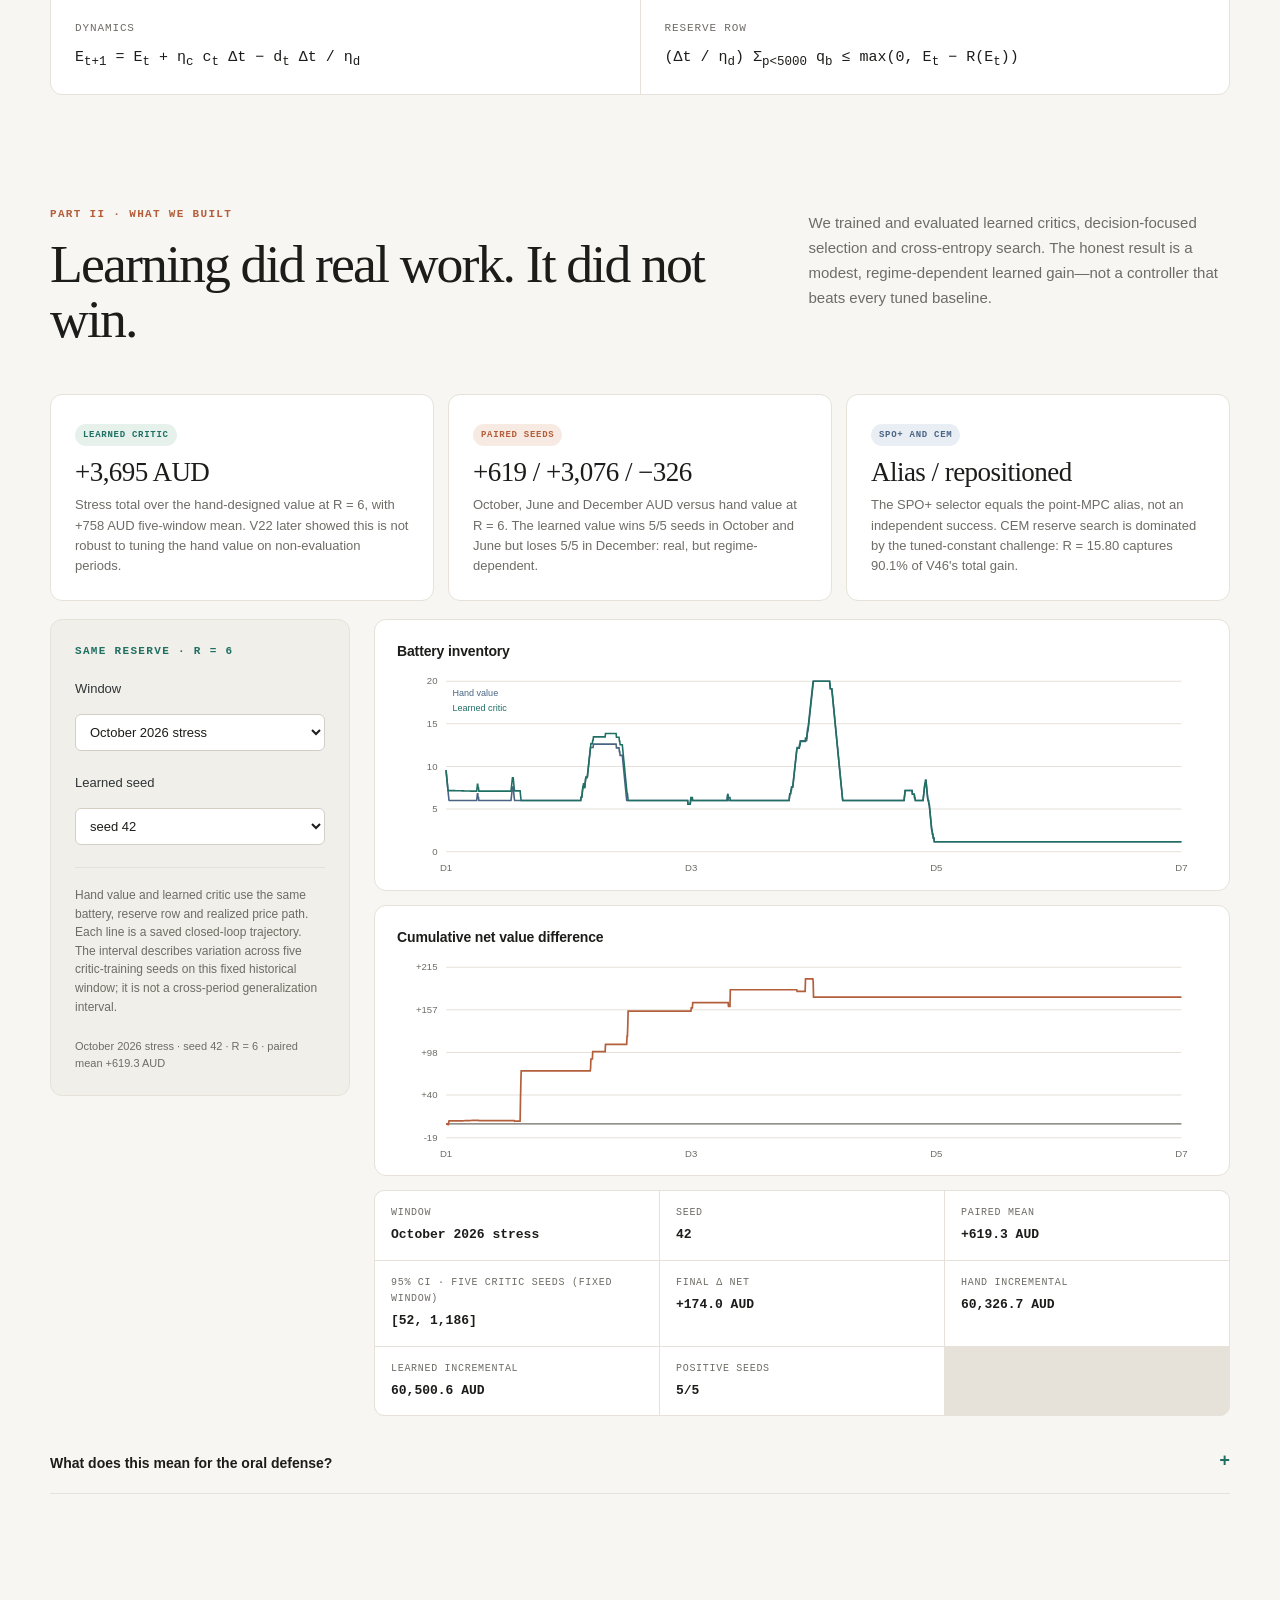
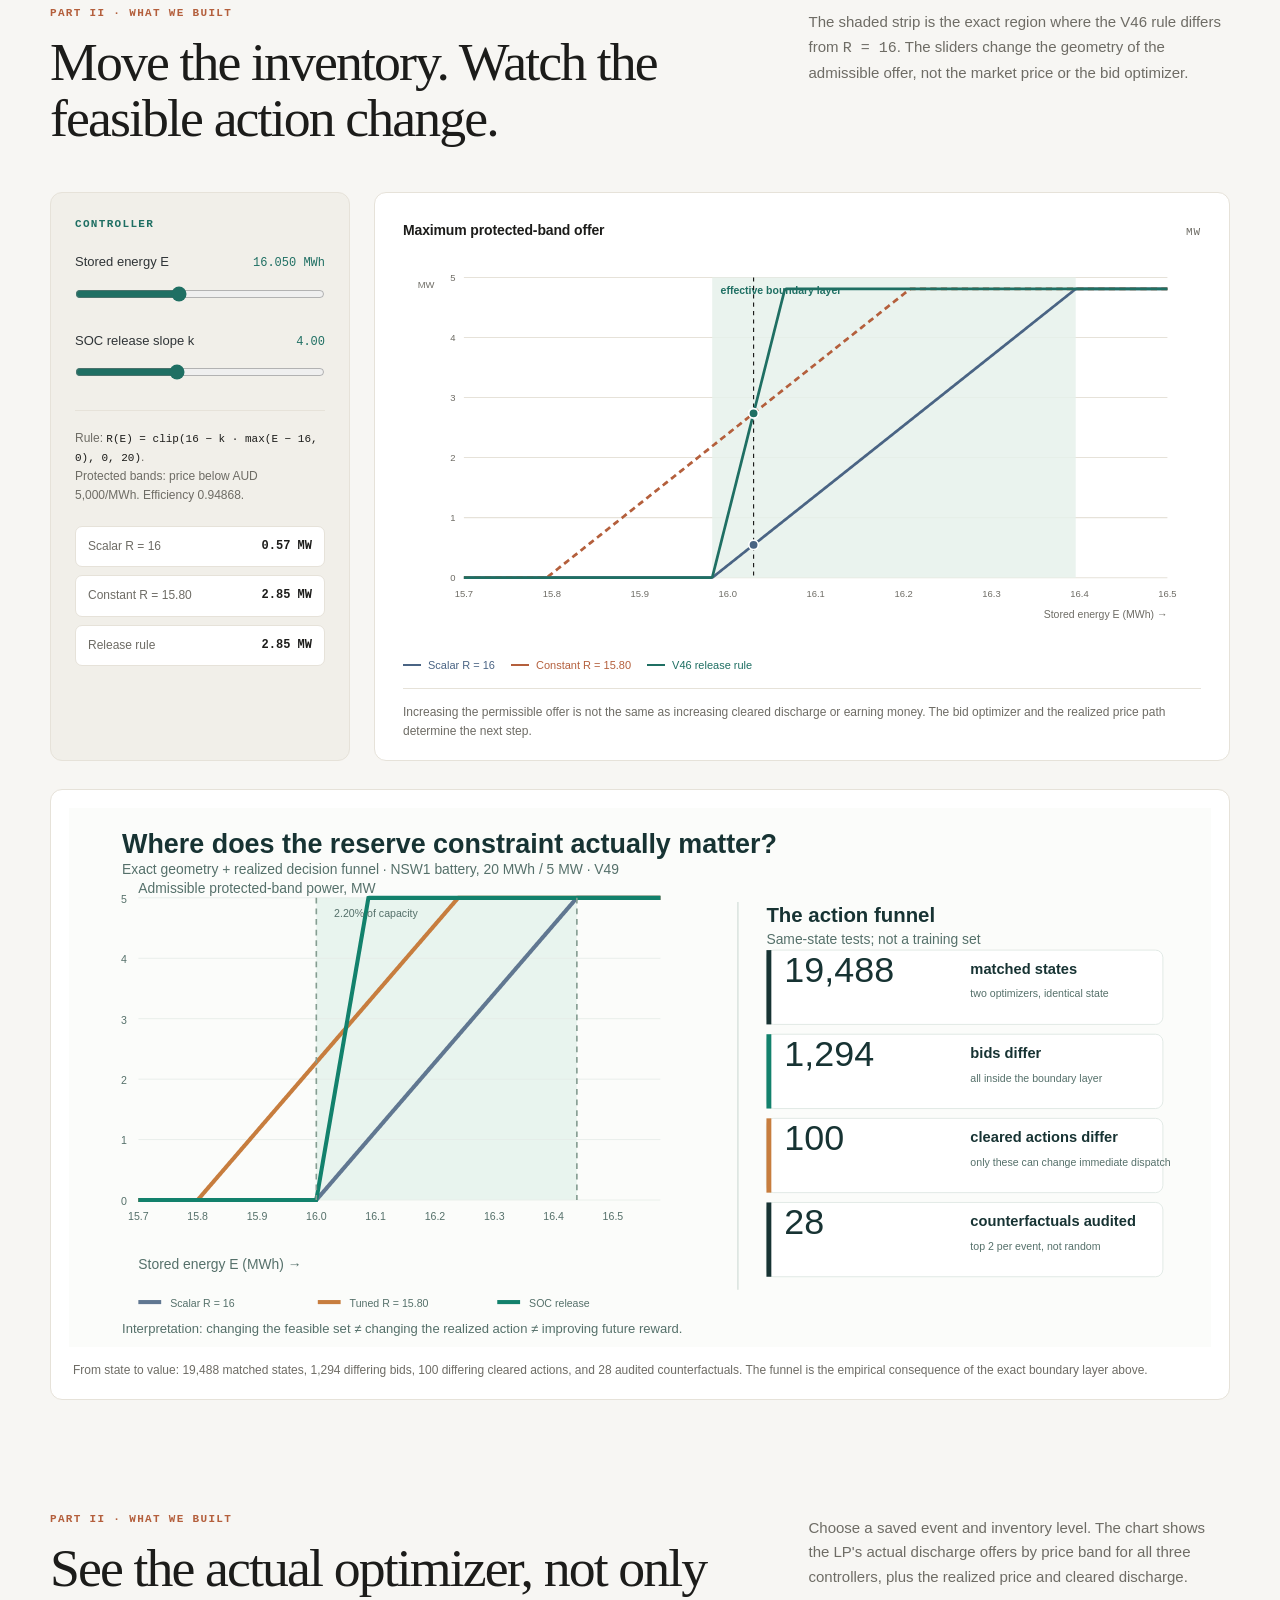
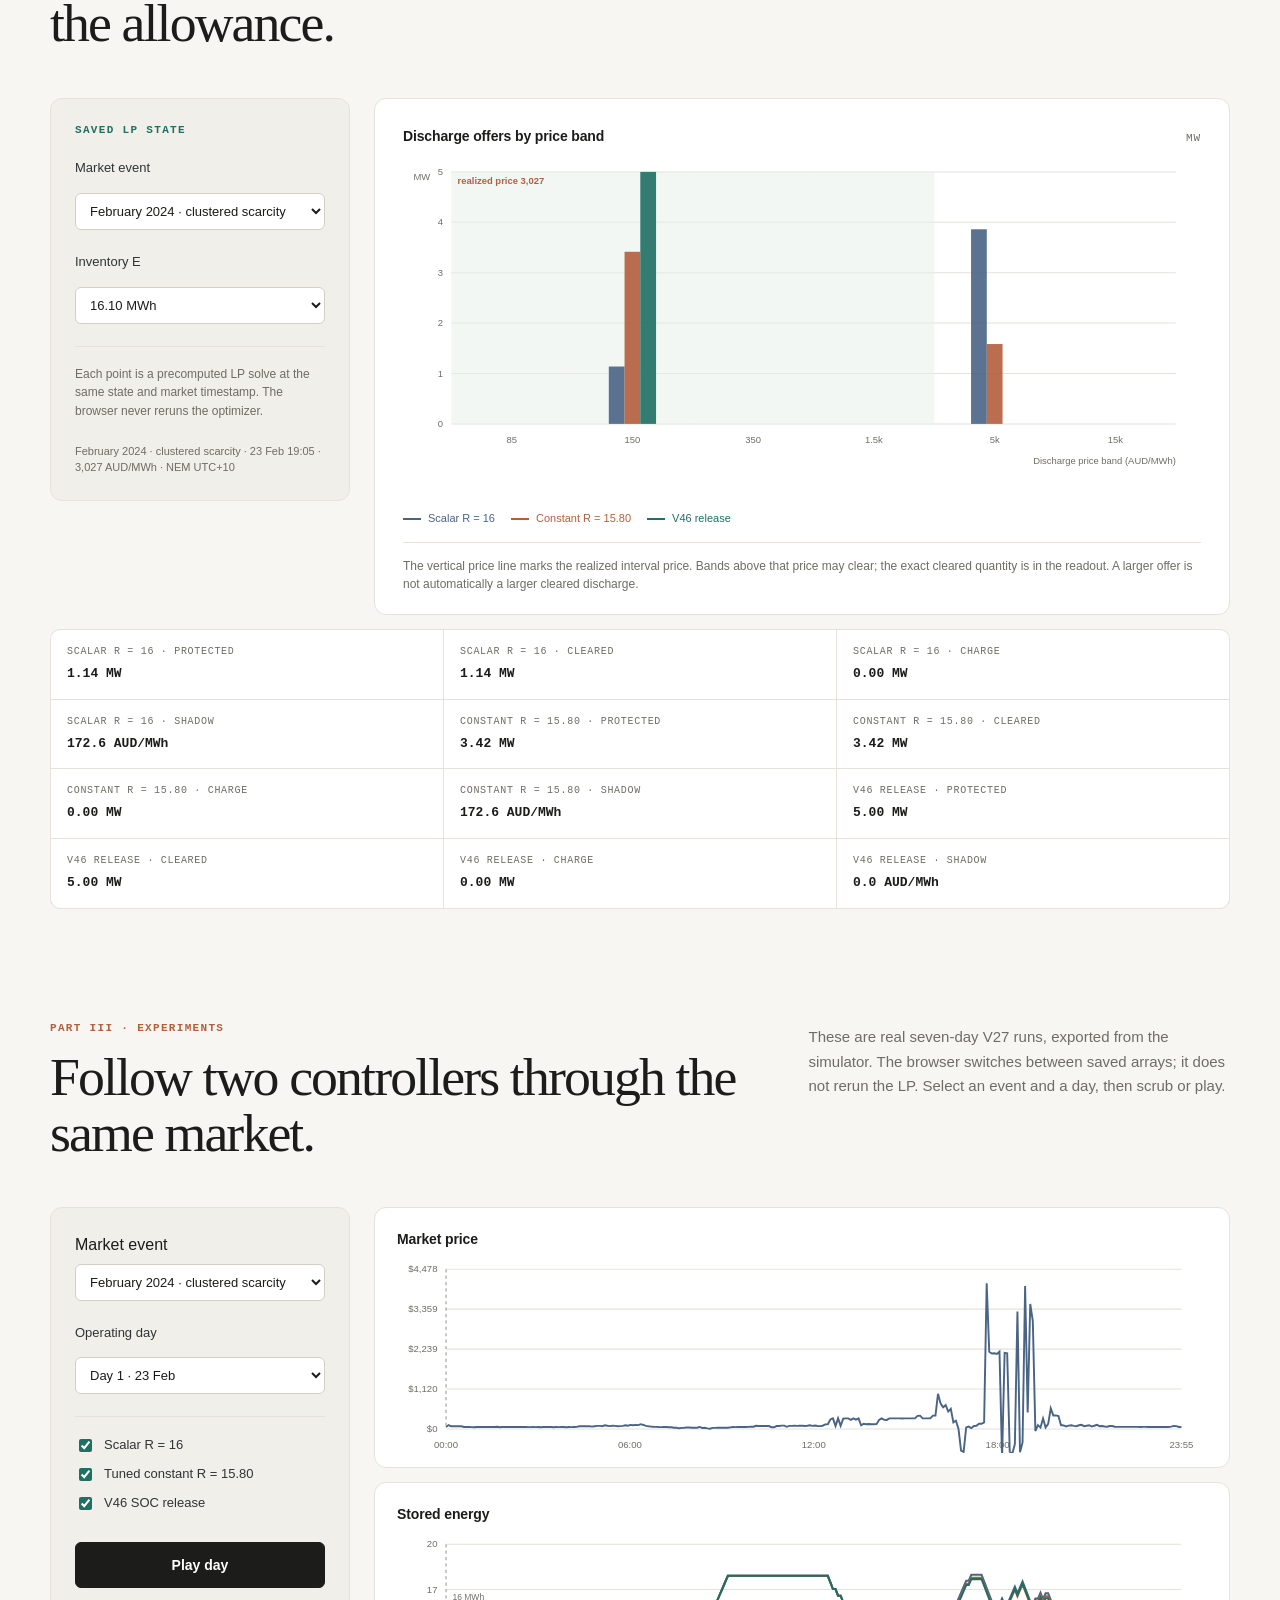
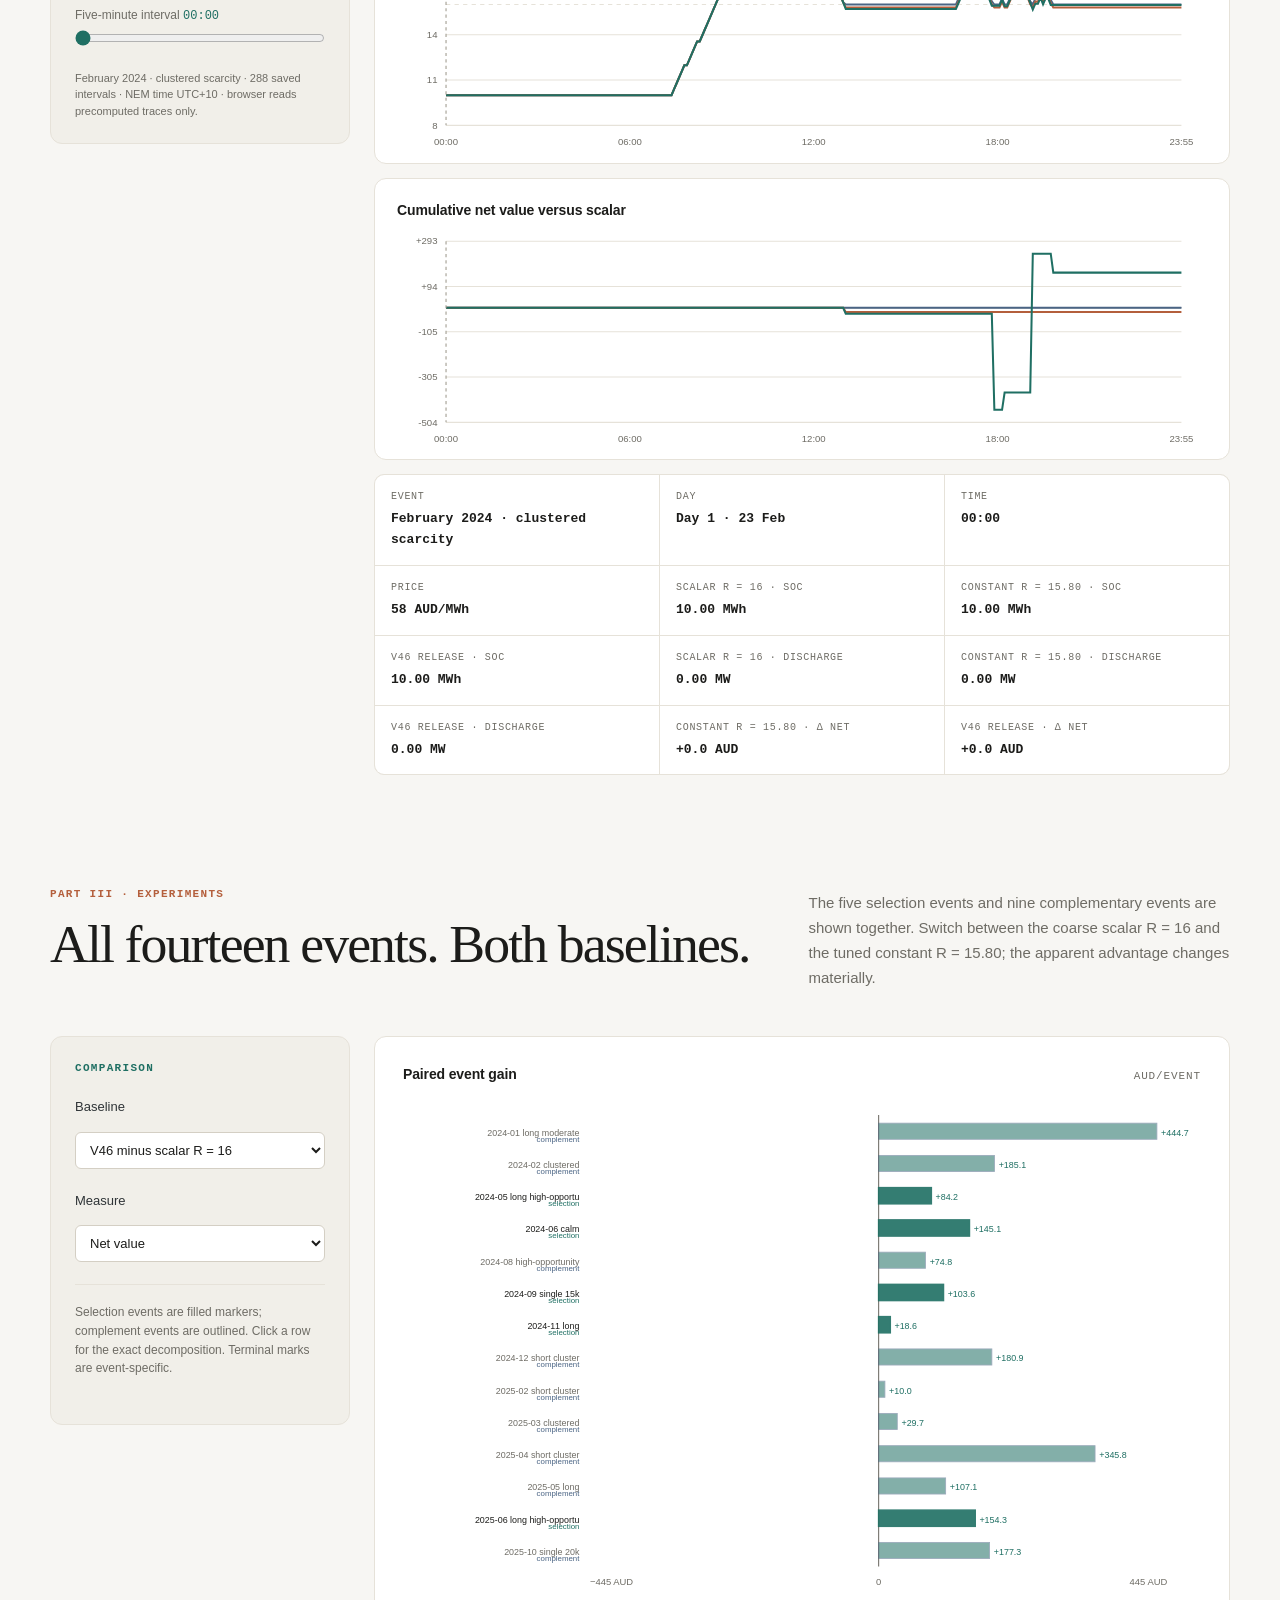
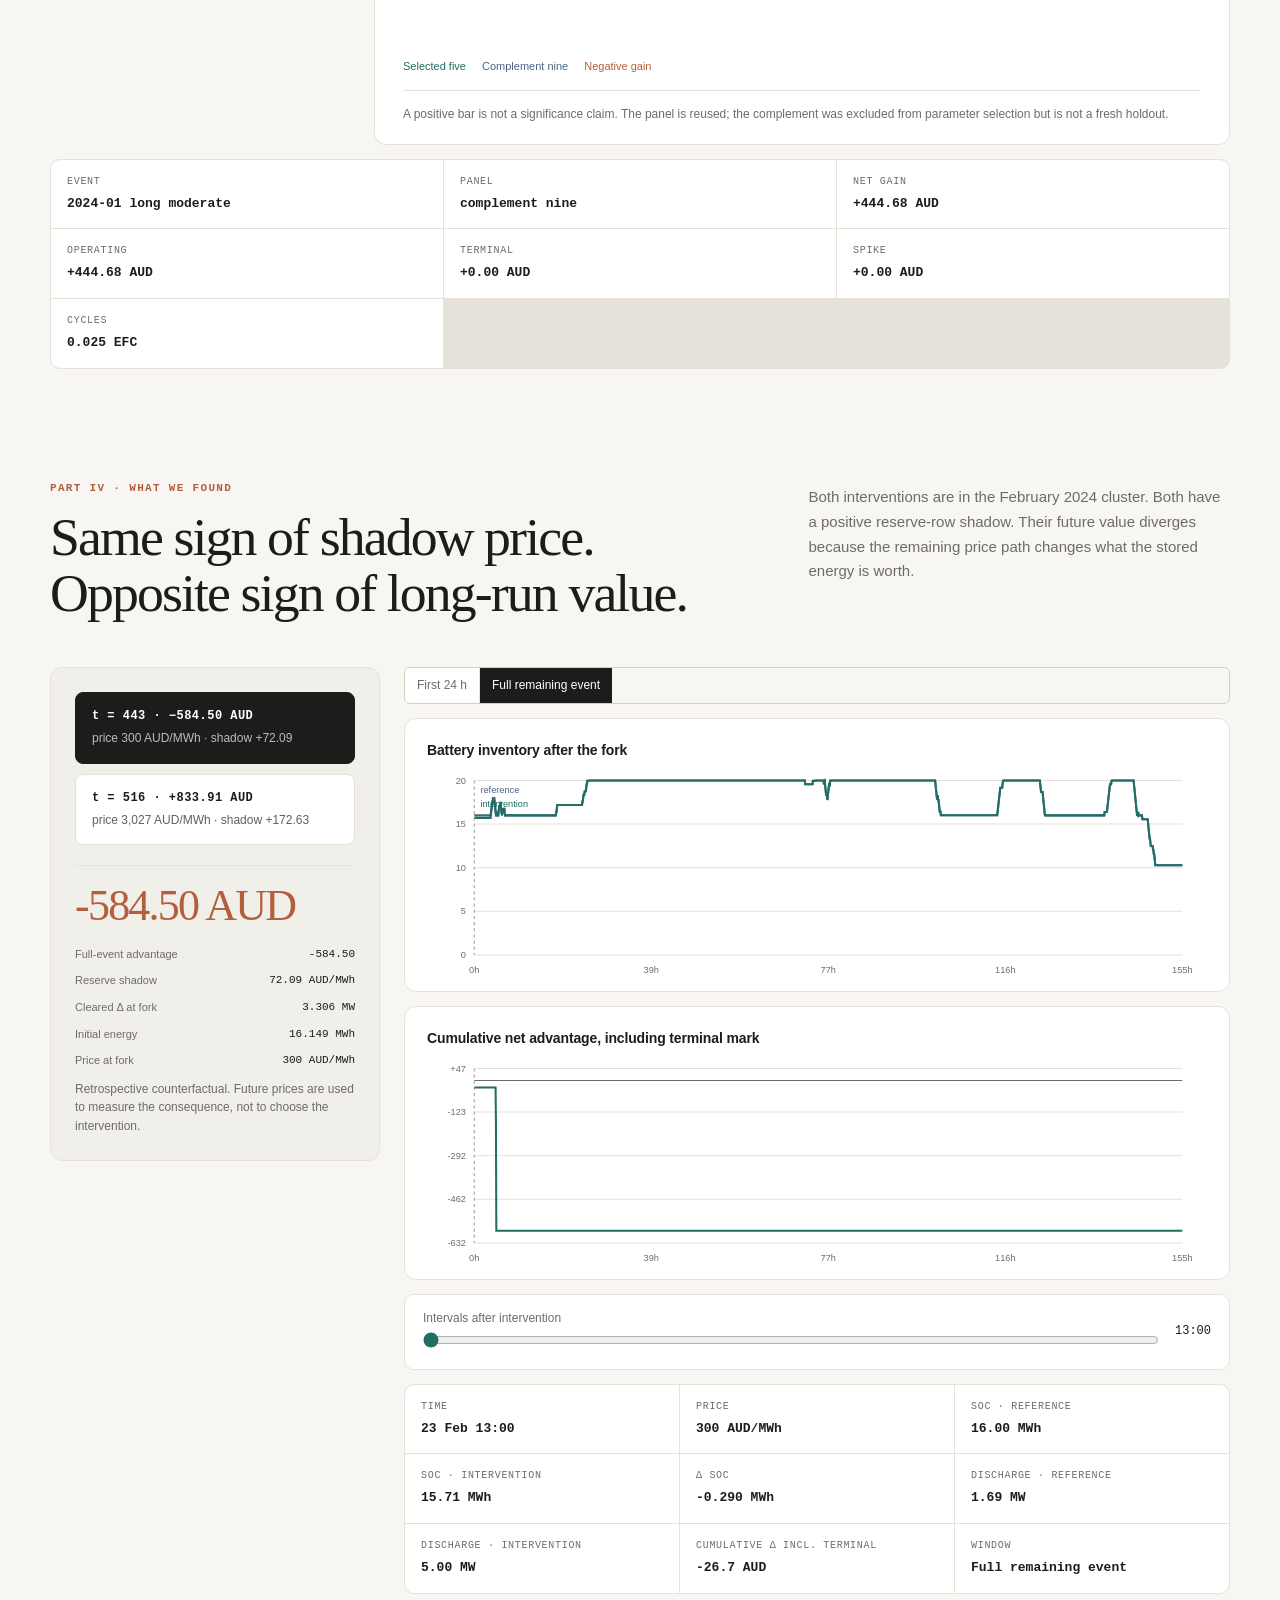
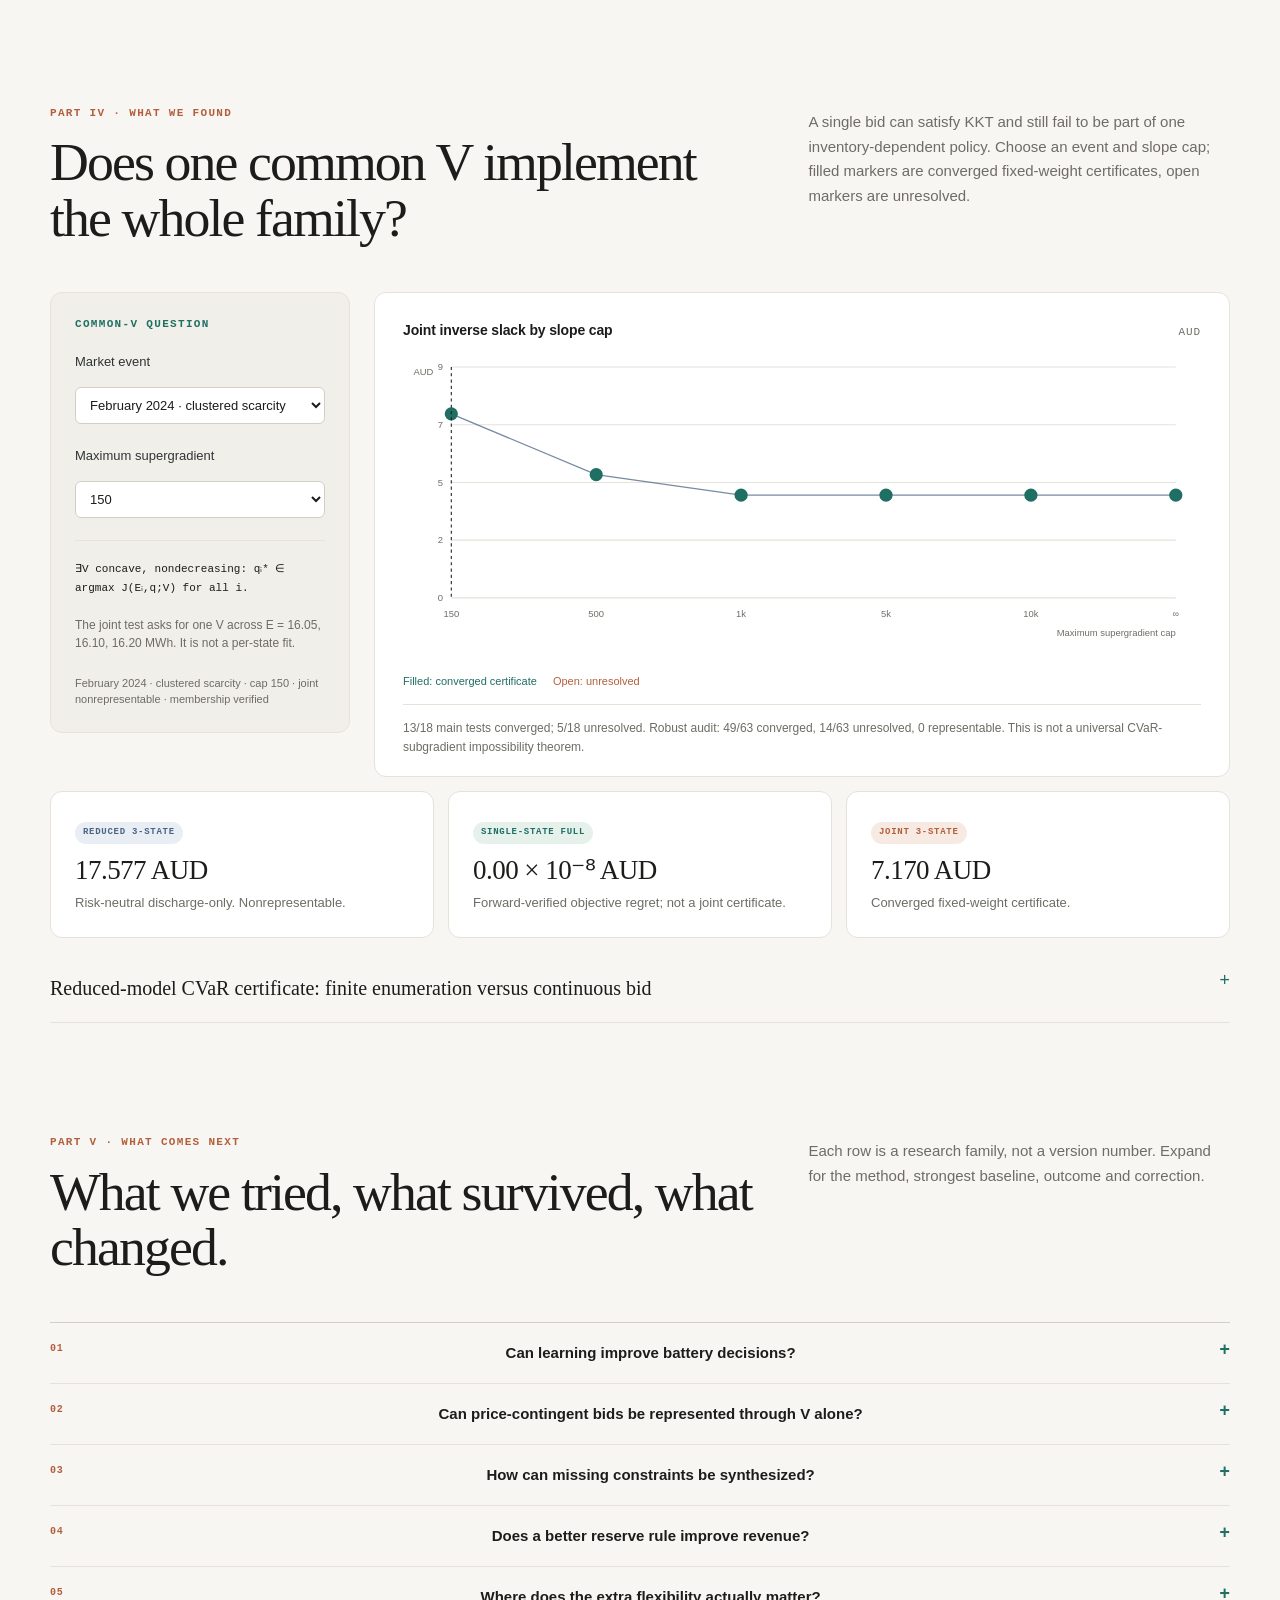
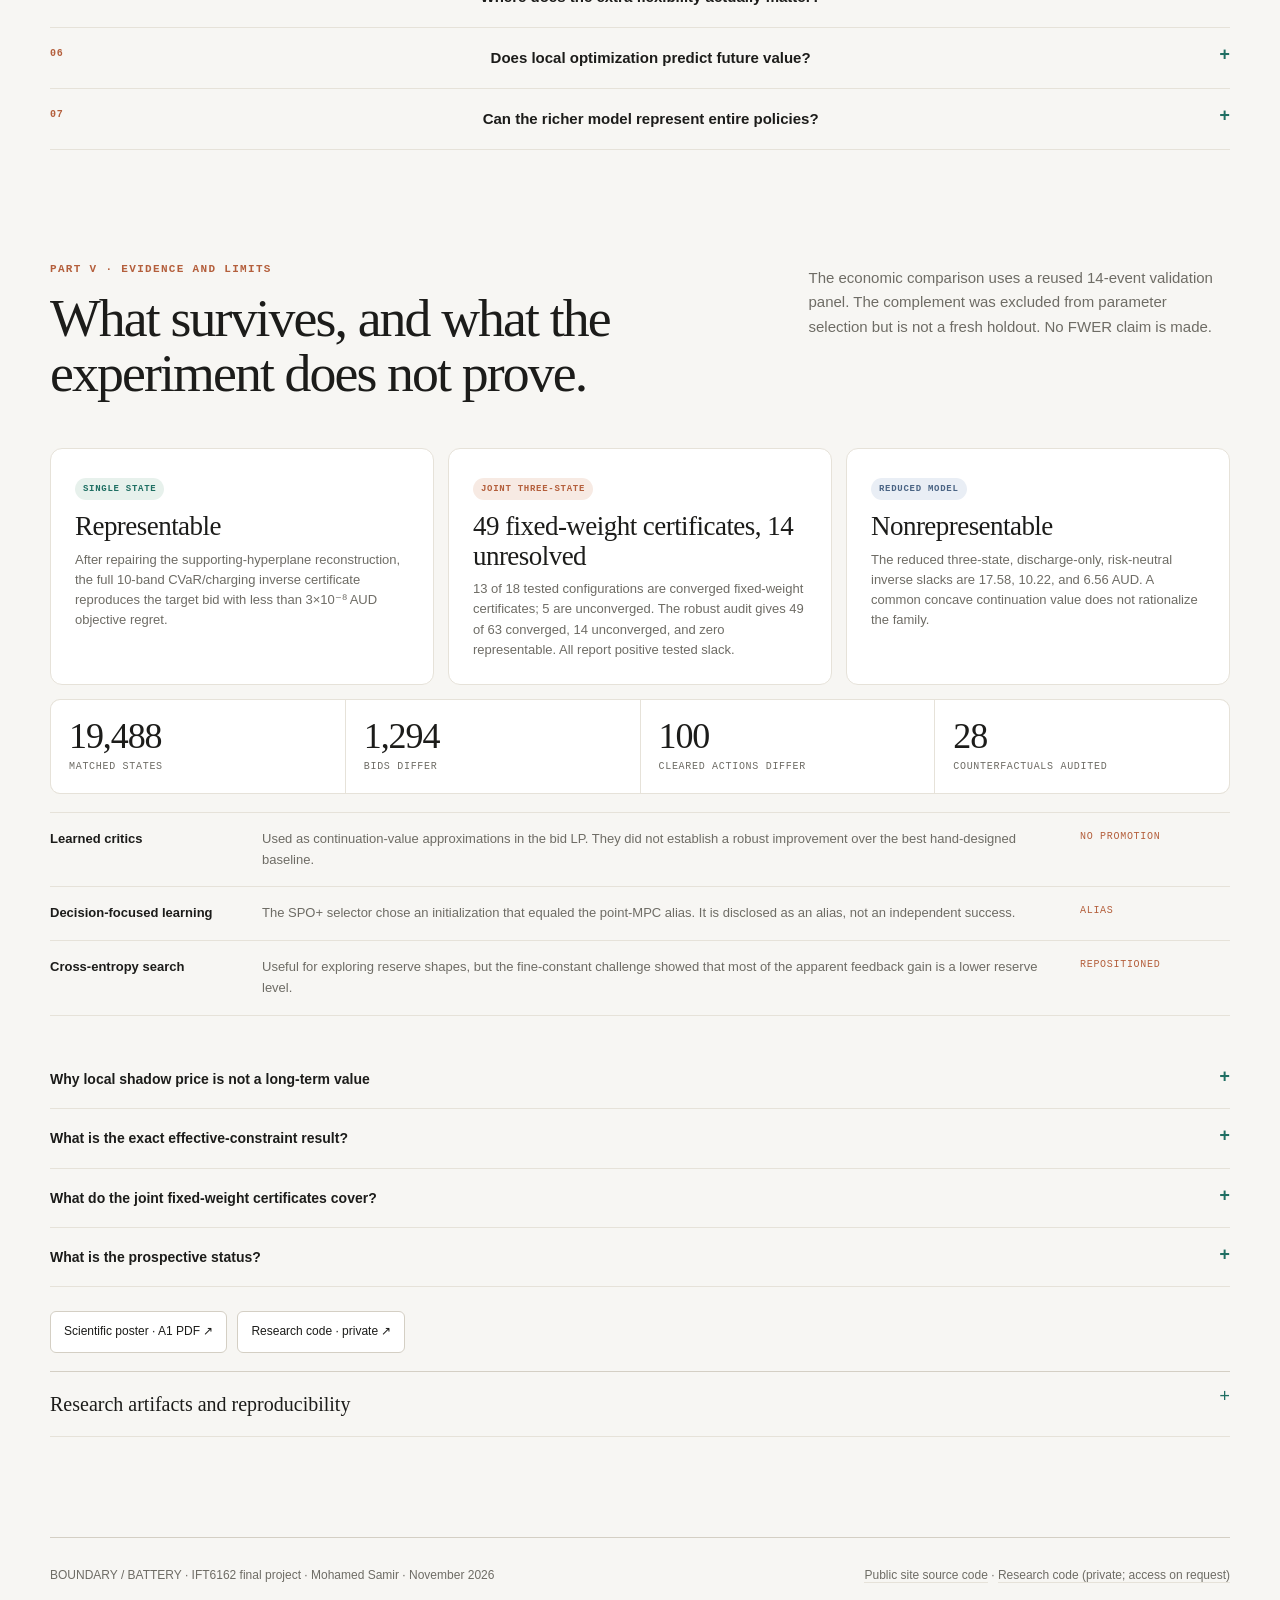
==== commit 26fe1504: "Publish professor review homepage and revised A1 poster" ====
--- a/index.html
+++ b/index.html
@@ -3,8 +3,8 @@
 <head>
   <meta charset="utf-8">
   <meta name="viewport" content="width=device-width, initial-scale=1">
-  <meta name="description" content="When more freedom costs money: an interactive study of price-contingent battery reserve constraints, local shadow prices, and long-term value.">
-  <title>When More Freedom Costs Money — Battery reserve research</title>
+  <meta name="description" content="Explore how reserve limits change battery bids, cleared dispatch, and long-term value.">
+  <title>When Does a Constraint Improve a Policy? — Battery bidding</title>
   <link rel="icon" href="data:image/svg+xml,%3Csvg xmlns='http://www.w3.org/2000/svg' viewBox='0 0 64 64'%3E%3Crect width='64' height='64' rx='10' fill='%231c1c1a'/%3E%3Cpath d='M18 32h28M32 18v28' stroke='%23f7f6f3' stroke-width='5'/%3E%3C/svg%3E">
   <link rel="stylesheet" href="v49.css">
   <script defer src="v49.js"></script>
@@ -13,15 +13,11 @@
 <header class="site-header">
   <a class="brand" href="#top">BOUNDARY<span>/</span>BATTERY</a>
   <nav aria-label="Main">
-    <a href="#system">System</a>
+    <a href="#results">Results</a>
+    <a href="#boundary">Explore</a>
     <a href="#learning">Learning</a>
-    <a href="#boundary">Boundary</a>
-    <a href="#bids">Bid lab</a>
-    <a href="#replay">Replay</a>
-    <a href="#atlas">14 events</a>
-    <a href="#counterfactual">Counterfactual</a>
-    <a href="#inverse">Inverse</a>
     <a href="#evidence">Evidence</a>
+    <a class="nav-cta" href="downloads/solar-storage-poster.pdf">Poster</a>
   </nav>
 </header>
 
@@ -29,31 +25,28 @@
   <section class="hero" id="top">
     <div class="hero-copy reveal">
       <p class="kicker">IFT6162 · Reinforcement Learning &amp; Optimal Control · Mila / Université de Montréal</p>
-      <h1>The value of<br><em>a constraint.</em></h1>
-      <p class="lede">More freedom can cost money. This project separates three questions: where a reserve constraint changes the feasible bid, where it changes the cleared action, and where the local shadow price stops predicting long-term value.</p>
+      <h1>When does a constraint <em>improve a policy?</em></h1>
+      <p class="lede">In a price-taking battery simulation, a tuned fixed reserve captures 90.1% of the state-dependent rule’s gain over a fixed 16 MWh reserve.</p>
       <div class="hero-actions">
-        <a class="btn" href="#boundary">Explore the boundary</a>
-      </div>
-      <p class="fine">Retrospective simulation · reused V27 panel · V49.3.2 audit · prospective December test pending</p>
-    </div>
-    <aside class="hero-panel reveal">
-      <p class="micro">Exact structural result</p>
-      <div class="hero-number">2.20<span>%</span></div>
-      <p>of total capacity is the only state-of-charge interval where the V46 release rule changes the effective reserve constraint versus <code>R = 16</code>.</p>
-      <div class="hero-rule"></div>
-      <dl>
-        <div><dt>Boundary layer</dt><dd>0.4392 MWh</dd></div>
-        <div><dt>Battery</dt><dd>20 MWh / 5 MW</dd></div>
-        <div><dt>Dispatch</dt><dd>5-minute NSW1</dd></div>
-        <div><dt>Objective</dt><dd>mean − 0.05 · CVaR</dd></div>
-      </dl>
+        <a class="btn" href="downloads/solar-storage-poster.pdf">Download A1 poster</a>
+        <a href="#boundary">Explore the boundary</a>
+      </div>
+    </div>
+    <aside class="hero-panel reveal" id="results" aria-label="Mean gain of the state-dependent reserve rule">
+      <p class="micro">Mean gain of the state-dependent rule</p>
+      <div class="baseline-pair">
+        <div><strong>+147.22</strong><span>AUD/event vs fixed 16 MWh</span><small>14/14 wins</small></div>
+        <div><strong>+14.55</strong><span>AUD/event vs tuned 15.80 MWh</span><small>5/14 wins</small></div>
+      </div>
+      <p class="fine">Same 14 reused historical events. The residual day-level interval includes zero.</p>
+      <a href="#atlas">Compare all 14 events</a>
     </aside>
   </section>
 
-  <section class="metrics" aria-label="Headline measurements">
-    <article class="reveal"><strong>+147.22</strong><span>AUD per event versus scalar R = 16</span><small>14 of 14 historical events</small></article>
-    <article class="reveal"><strong>90.1%</strong><span>of the total gain captured by a tuned constant R = 15.80</span><small>feedback superiority is not established</small></article>
-    <article class="reveal"><strong>−0.098</strong><span>Spearman correlation: local shadow price versus realized advantage</span><small>28 selected counterfactual interventions</small></article>
+  <section class="metrics review-path" aria-label="Start here">
+    <article><a href="#system"><strong>How bids clear</strong></a><span>The battery commits offers before seeing the price. Cleared bids change stored energy.</span></article>
+    <article><a href="#boundary"><strong>0.4392 MWh</strong></a><span>The stored-energy range where the rule changes the effective limit versus the fixed 16 MWh reserve.</span></article>
+    <article><a href="#counterfactual"><strong>−584.50 / +833.91 AUD</strong></a><span>Two positive local shadow prices lead to opposite full-event values.</span></article>
   </section>
 
   <nav class="parts-nav reveal" aria-label="Research narrative">
@@ -455,7 +448,7 @@
       </article>
       <article class="evidence-card reveal">
         <span class="tag rust">Joint three-state</span>
-        <h3>No representable case</h3>
+        <h3>49 fixed-weight certificates, 14 unresolved</h3>
         <p>13 of 18 tested configurations are converged fixed-weight certificates; 5 are unconverged. The robust audit gives 49 of 63 converged, 14 unconverged, and zero representable. All report positive tested slack.</p>
       </article>
       <article class="evidence-card reveal">
@@ -488,7 +481,7 @@
         <p>The physical power row bounds protected-band discharge by δ = P<sub>max</sub>Δt / η<sub>d</sub> = 0.4392067575 MWh. Define a<sub>R</sub>(E) = min{δ, max(0, E − R(E))}. If two reserve curves have the same a<sub>R</sub>, they impose the same effective constraint. V46 differs from R = 16 only on 16 &lt; E &lt; 16.439207.</p>
       </details>
       <details>
-        <summary>What does “no representable case” mean here?</summary>
+        <summary>What do the joint fixed-weight certificates cover?</summary>
         <p>It means no tested fixed-weight inverse problem found one common concave V that rationalizes the three target bids in the full 10-band CVaR/charging model. It is not a universal theorem over every CVaR subgradient: the unconverged runs and the unexhausted subgradient space are reported explicitly.</p>
       </details>
       <details>
--- a/v49.css
+++ b/v49.css
@@ -675,3 +675,25 @@
   *, *::before, *::after { transition-duration: .01ms !important; animation-duration: .01ms !important; }
   body.reveal-ready .reveal { opacity: 1; transform: none; }
 }
+
+/* Keep the evidence and poster visible on the first visit. */
+#results { scroll-margin-top: 90px; }
+.hero { min-height: 0; align-items: center; padding: 64px 0 38px; }
+.hero h1 { font-size: clamp(44px, 6vw, 84px); }
+.baseline-pair { display: grid; grid-template-columns: repeat(2, minmax(0, 1fr)); gap: 12px; margin: 16px 0; }
+.baseline-pair > div { border-top: 2px solid var(--teal); padding-top: 8px; }
+.baseline-pair strong { display: block; font-family: var(--serif); font-size: clamp(23px, 3vw, 37px); line-height: 1.1; }
+.baseline-pair span, .baseline-pair small { display: block; margin-top: 5px; }
+.baseline-pair span { font-size: 13px; }
+.review-path strong { font-size: clamp(22px, 2.6vw, 35px); line-height: 1.15; }
+@media (max-width: 720px) {
+  .site-header { gap: 6px; align-items: center; padding: 12px; }
+  .site-header nav { gap: 9px; }
+  .site-header nav a[href="#results"], .site-header nav a[href="#boundary"] { display: inline; }
+  .brand { font-size: 9px; letter-spacing: .04em; }
+  .hero { padding: 26px 0; gap: 18px; }
+  .hero h1 { font-size: clamp(38px, 10vw, 54px); margin-bottom: 12px; }
+  .hero .lede { margin-bottom: 14px; }
+  .hero-panel { padding: 14px; }
+  .hero-actions { gap: 12px; }
+}
